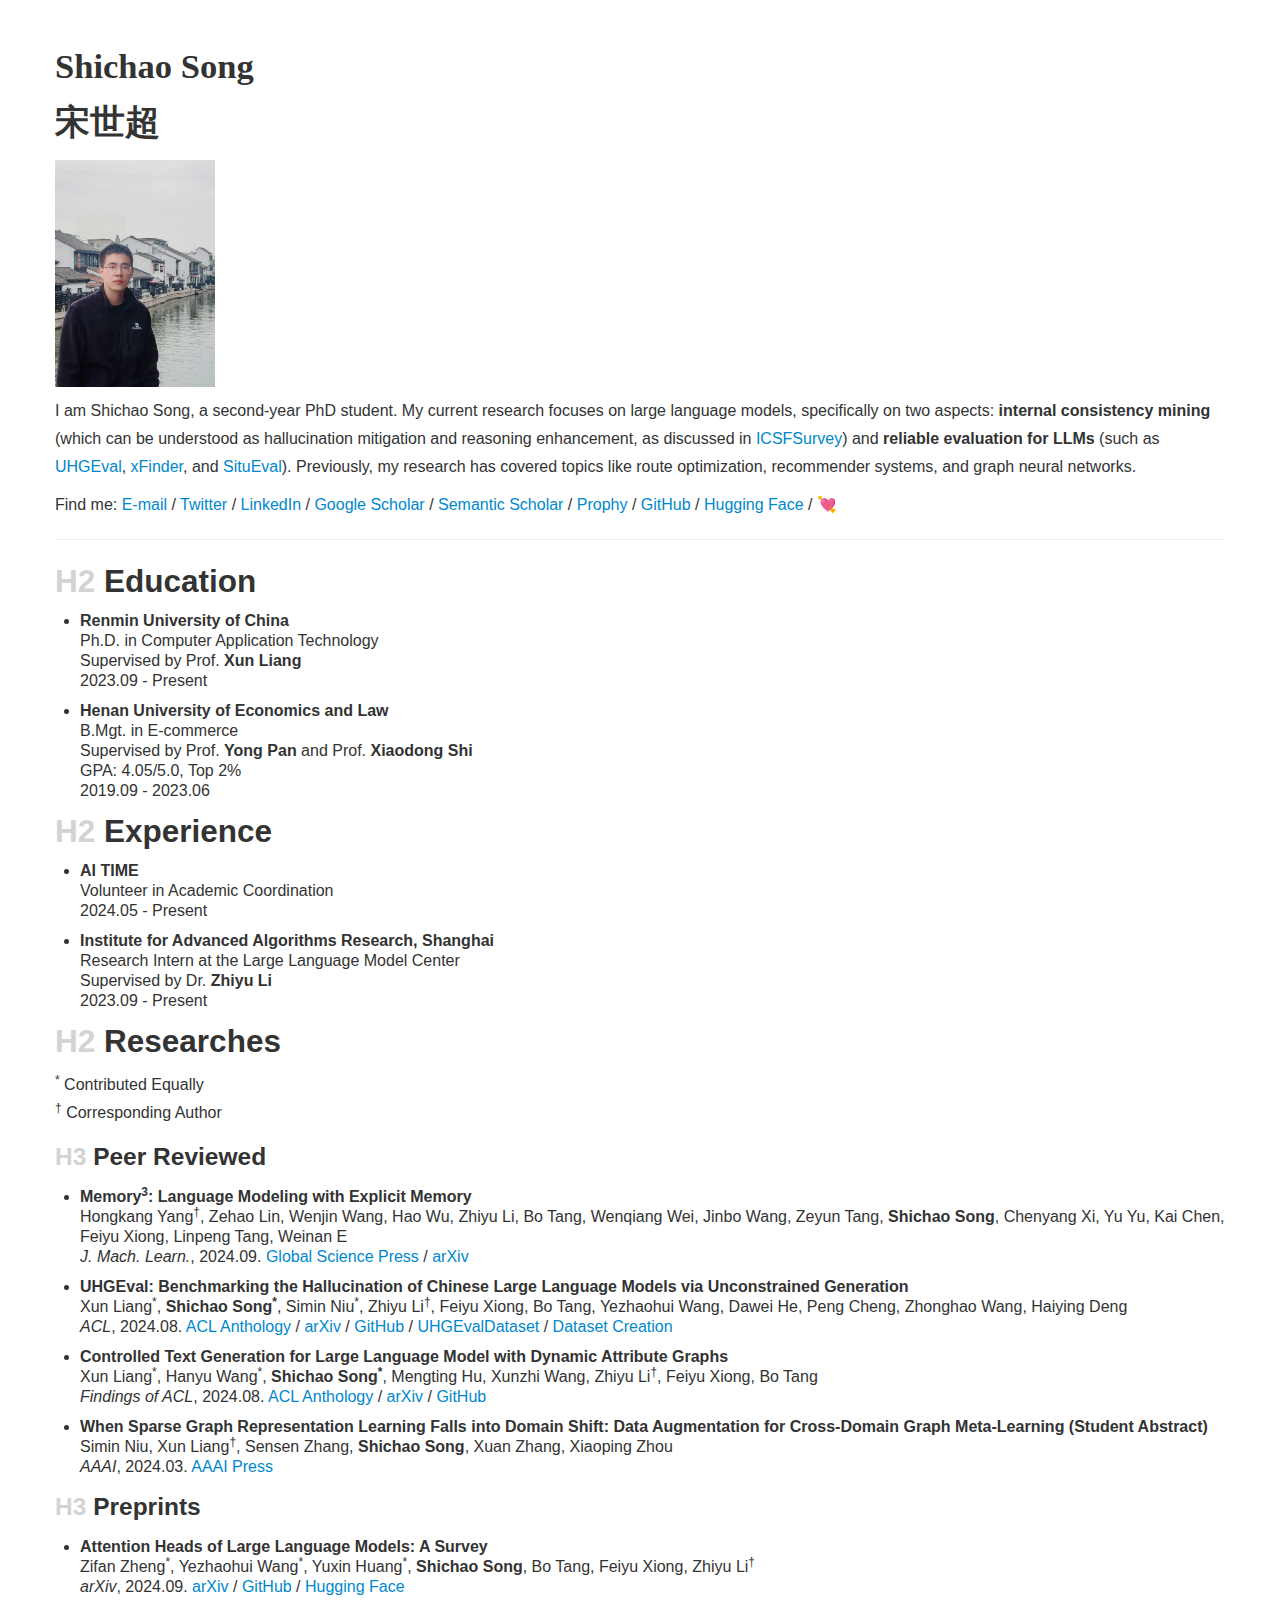
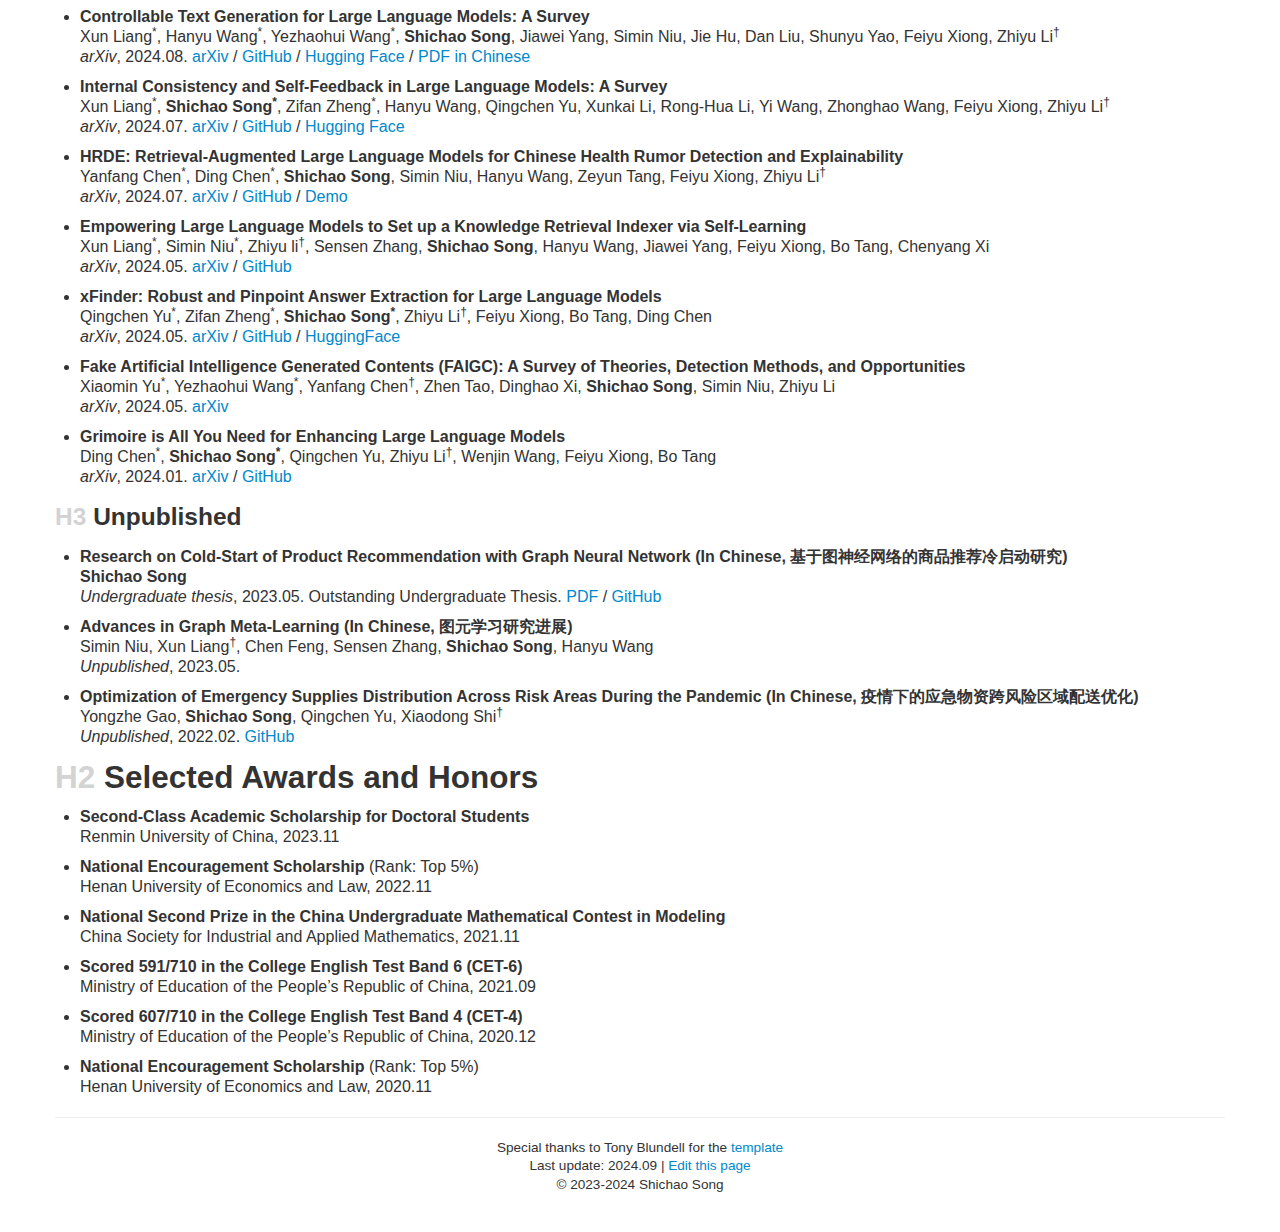
==== index.html @ aa619a1f "deploy: 52bb47b98e4234cc9c202701a5ee3c34dd1a73b2" ====
<!DOCTYPE html PUBLIC "-//W3C//DTD XHTML 1.0 Transitional//EN" "http://www.w3.org/TR/xhtml1/DTD/xhtml1-transitional.dtd">
<html xmlns="http://www.w3.org/1999/xhtml">
<head>
  <meta http-equiv="Content-Type" content="text/html; charset=utf-8" />
  <meta http-equiv="Content-Style-Type" content="text/css" />
  <meta name="viewport" content="width=device-width, initial-scale=1.0">
  <meta name="generator" content="pandoc" />
  <title>Shichao Song (宋世超)</title>
  <style type="text/css">code{white-space: pre;}</style>
  <style type="text/css">

.clearfix {
*zoom: 1;
}
.clearfix:before,
.clearfix:after {
display: table;
content: "";
line-height: 0;
}
.clearfix:after {
clear: both;
}
.hide-text {
font: 0/0 a;
color: transparent;
text-shadow: none;
background-color: transparent;
border: 0;
}
.input-block-level {
display: block;
width: 100%;
min-height: 30px;
-webkit-box-sizing: border-box;
-moz-box-sizing: border-box;
box-sizing: border-box;
}
article,
aside,
details,
figcaption,
figure,
footer,
header,
hgroup,
nav,
section {
display: block;
}
audio,
canvas,
video {
display: inline-block;
*display: inline;
*zoom: 1;
}
audio:not([controls]) {
display: none;
}
html {
font-size: 100%;
-webkit-text-size-adjust: 100%;
-ms-text-size-adjust: 100%;
}
a:focus {
outline: thin dotted #333;
outline: 5px auto -webkit-focus-ring-color;
outline-offset: -2px;
}
a:hover,
a:active {
outline: 0;
}
sub,
sup {
position: relative;
font-size: 75%;
line-height: 0;
vertical-align: baseline;
}
sup {
top: -0.5em;
}
sub {
bottom: -0.25em;
}
img {

max-width: 100%;

width: auto\9;

height: auto;

vertical-align: middle;
border: 0;
-ms-interpolation-mode: bicubic;
}
#map_canvas img,
.google-maps img {
max-width: none;
}
button,
input,
select,
textarea {
margin: 0;
font-size: 100%;
vertical-align: middle;
}
button,
input {
*overflow: visible;
line-height: normal;
}
button::-moz-focus-inner,
input::-moz-focus-inner {
padding: 0;
border: 0;
}
button,
html input[type="button"],
input[type="reset"],
input[type="submit"] {
-webkit-appearance: button;
cursor: pointer;
}
label,
select,
button,
input[type="button"],
input[type="reset"],
input[type="submit"],
input[type="radio"],
input[type="checkbox"] {
cursor: pointer;
}
input[type="search"] {
-webkit-box-sizing: content-box;
-moz-box-sizing: content-box;
box-sizing: content-box;
-webkit-appearance: textfield;
}
input[type="search"]::-webkit-search-decoration,
input[type="search"]::-webkit-search-cancel-button {
-webkit-appearance: none;
}
textarea {
overflow: auto;
vertical-align: top;
}
@media print {
* {
text-shadow: none !important;
color: #000 !important;
background: transparent !important;
box-shadow: none !important;
}
a,
a:visited {
text-decoration: underline;
}
a[href]:after {
content: " (" attr(href) ")";
}
abbr[title]:after {
content: " (" attr(title) ")";
}
.ir a:after,
a[href^="javascript:"]:after,
a[href^="#"]:after {
content: "";
}
pre,
blockquote {
border: 1px solid #999;
page-break-inside: avoid;
}
thead {
display: table-header-group;
}
tr,
img {
page-break-inside: avoid;
}
img {
max-width: 100% !important;
}
@page {
margin: 0.5cm;
}
p,
h2,
h3 {
orphans: 3;
widows: 3;
}
h2,
h3 {
page-break-after: avoid;
}
}
body {
margin: 0;
font-family: "Helvetica Neue", Helvetica, Arial, sans-serif;
font-size: 16px;
line-height: 28px;
color: #333333;
background-color: #ffffff;
}
a {
color: #0088cc;
text-decoration: none;
}
a:hover,
a:focus {
color: #005580;
text-decoration: underline;
}
.img-rounded {
-webkit-border-radius: 6px;
-moz-border-radius: 6px;
border-radius: 6px;
}
.img-polaroid {
padding: 4px;
background-color: #fff;
border: 1px solid #ccc;
border: 1px solid rgba(0, 0, 0, 0.2);
-webkit-box-shadow: 0 1px 3px rgba(0, 0, 0, 0.1);
-moz-box-shadow: 0 1px 3px rgba(0, 0, 0, 0.1);
box-shadow: 0 1px 3px rgba(0, 0, 0, 0.1);
}
.img-circle {
-webkit-border-radius: 500px;
-moz-border-radius: 500px;
border-radius: 500px;
}
.row {
margin-left: -20px;
*zoom: 1;
}
.row:before,
.row:after {
display: table;
content: "";
line-height: 0;
}
.row:after {
clear: both;
}
[class*="span"] {
float: left;
min-height: 1px;
margin-left: 20px;
}
.container,
.navbar-static-top .container,
.navbar-fixed-top .container,
.navbar-fixed-bottom .container {
width: 940px;
}
.span12 {
width: 940px;
}
.span11 {
width: 860px;
}
.span10 {
width: 780px;
}
.span9 {
width: 700px;
}
.span8 {
width: 620px;
}
.span7 {
width: 540px;
}
.span6 {
width: 460px;
}
.span5 {
width: 380px;
}
.span4 {
width: 300px;
}
.span3 {
width: 220px;
}
.span2 {
width: 140px;
}
.span1 {
width: 60px;
}
.offset12 {
margin-left: 980px;
}
.offset11 {
margin-left: 900px;
}
.offset10 {
margin-left: 820px;
}
.offset9 {
margin-left: 740px;
}
.offset8 {
margin-left: 660px;
}
.offset7 {
margin-left: 580px;
}
.offset6 {
margin-left: 500px;
}
.offset5 {
margin-left: 420px;
}
.offset4 {
margin-left: 340px;
}
.offset3 {
margin-left: 260px;
}
.offset2 {
margin-left: 180px;
}
.offset1 {
margin-left: 100px;
}
.row-fluid {
width: 100%;
*zoom: 1;
}
.row-fluid:before,
.row-fluid:after {
display: table;
content: "";
line-height: 0;
}
.row-fluid:after {
clear: both;
}
.row-fluid [class*="span"] {
display: block;
width: 100%;
min-height: 30px;
-webkit-box-sizing: border-box;
-moz-box-sizing: border-box;
box-sizing: border-box;
float: left;
margin-left: 2.127659574468085%;
*margin-left: 2.074468085106383%;
}
.row-fluid [class*="span"]:first-child {
margin-left: 0;
}
.row-fluid .controls-row [class*="span"] + [class*="span"] {
margin-left: 2.127659574468085%;
}
.row-fluid .span12 {
width: 100%;
*width: 99.94680851063829%;
}
.row-fluid .span11 {
width: 91.48936170212765%;
*width: 91.43617021276594%;
}
.row-fluid .span10 {
width: 82.97872340425532%;
*width: 82.92553191489361%;
}
.row-fluid .span9 {
width: 74.46808510638297%;
*width: 74.41489361702126%;
}
.row-fluid .span8 {
width: 65.95744680851064%;
*width: 65.90425531914893%;
}
.row-fluid .span7 {
width: 57.44680851063829%;
*width: 57.39361702127659%;
}
.row-fluid .span6 {
width: 48.93617021276595%;
*width: 48.88297872340425%;
}
.row-fluid .span5 {
width: 40.42553191489362%;
*width: 40.37234042553192%;
}
.row-fluid .span4 {
width: 31.914893617021278%;
*width: 31.861702127659576%;
}
.row-fluid .span3 {
width: 23.404255319148934%;
*width: 23.351063829787233%;
}
.row-fluid .span2 {
width: 14.893617021276595%;
*width: 14.840425531914894%;
}
.row-fluid .span1 {
width: 6.382978723404255%;
*width: 6.329787234042553%;
}
.row-fluid .offset12 {
margin-left: 104.25531914893617%;
*margin-left: 104.14893617021275%;
}
.row-fluid .offset12:first-child {
margin-left: 102.12765957446808%;
*margin-left: 102.02127659574467%;
}
.row-fluid .offset11 {
margin-left: 95.74468085106382%;
*margin-left: 95.6382978723404%;
}
.row-fluid .offset11:first-child {
margin-left: 93.61702127659574%;
*margin-left: 93.51063829787232%;
}
.row-fluid .offset10 {
margin-left: 87.23404255319149%;
*margin-left: 87.12765957446807%;
}
.row-fluid .offset10:first-child {
margin-left: 85.1063829787234%;
*margin-left: 84.99999999999999%;
}
.row-fluid .offset9 {
margin-left: 78.72340425531914%;
*margin-left: 78.61702127659572%;
}
.row-fluid .offset9:first-child {
margin-left: 76.59574468085106%;
*margin-left: 76.48936170212764%;
}
.row-fluid .offset8 {
margin-left: 70.2127659574468%;
*margin-left: 70.10638297872339%;
}
.row-fluid .offset8:first-child {
margin-left: 68.08510638297872%;
*margin-left: 67.9787234042553%;
}
.row-fluid .offset7 {
margin-left: 61.70212765957446%;
*margin-left: 61.59574468085106%;
}
.row-fluid .offset7:first-child {
margin-left: 59.574468085106375%;
*margin-left: 59.46808510638297%;
}
.row-fluid .offset6 {
margin-left: 53.191489361702125%;
*margin-left: 53.085106382978715%;
}
.row-fluid .offset6:first-child {
margin-left: 51.063829787234035%;
*margin-left: 50.95744680851063%;
}
.row-fluid .offset5 {
margin-left: 44.68085106382979%;
*margin-left: 44.57446808510638%;
}
.row-fluid .offset5:first-child {
margin-left: 42.5531914893617%;
*margin-left: 42.4468085106383%;
}
.row-fluid .offset4 {
margin-left: 36.170212765957444%;
*margin-left: 36.06382978723405%;
}
.row-fluid .offset4:first-child {
margin-left: 34.04255319148936%;
*margin-left: 33.93617021276596%;
}
.row-fluid .offset3 {
margin-left: 27.659574468085104%;
*margin-left: 27.5531914893617%;
}
.row-fluid .offset3:first-child {
margin-left: 25.53191489361702%;
*margin-left: 25.425531914893618%;
}
.row-fluid .offset2 {
margin-left: 19.148936170212764%;
*margin-left: 19.04255319148936%;
}
.row-fluid .offset2:first-child {
margin-left: 17.02127659574468%;
*margin-left: 16.914893617021278%;
}
.row-fluid .offset1 {
margin-left: 10.638297872340425%;
*margin-left: 10.53191489361702%;
}
.row-fluid .offset1:first-child {
margin-left: 8.51063829787234%;
*margin-left: 8.404255319148938%;
}
[class*="span"].hide,
.row-fluid [class*="span"].hide {
display: none;
}
[class*="span"].pull-right,
.row-fluid [class*="span"].pull-right {
float: right;
}
.container {
margin-right: auto;
margin-left: auto;
*zoom: 1;
}
.container:before,
.container:after {
display: table;
content: "";
line-height: 0;
}
.container:after {
clear: both;
}
.container-fluid {
padding-right: 20px;
padding-left: 20px;
*zoom: 1;
}
.container-fluid:before,
.container-fluid:after {
display: table;
content: "";
line-height: 0;
}
.container-fluid:after {
clear: both;
}
p {
margin: 0 0 10px;
}
.lead {
margin-bottom: 20px;
font-size: 21px;
font-weight: 200;
line-height: 30px;
}
small {
font-size: 85%;
}
strong {
font-weight: bold;
}
em {
font-style: italic;
}
cite {
font-style: normal;
}
.muted {
color: #999999;
}
a.muted:hover,
a.muted:focus {
color: #808080;
}
.text-warning {
color: #c09853;
}
a.text-warning:hover,
a.text-warning:focus {
color: #a47e3c;
}
.text-error {
color: #b94a48;
}
a.text-error:hover,
a.text-error:focus {
color: #953b39;
}
.text-info {
color: #3a87ad;
}
a.text-info:hover,
a.text-info:focus {
color: #2d6987;
}
.text-success {
color: #468847;
}
a.text-success:hover,
a.text-success:focus {
color: #356635;
}
.text-left {
text-align: left;
}
.text-right {
text-align: right;
}
.text-center {
text-align: center;
}
h1,
h2,
h3,
h4,
h5,
h6 {
margin: 10px 0;
font-family: inherit;
font-weight: bold;
line-height: 20px;
color: inherit;
text-rendering: optimizelegibility;
}
h1 small,
h2 small,
h3 small,
h4 small,
h5 small,
h6 small {
font-weight: normal;
line-height: 1;
color: #999999;
}
h1,
h2,
h3 {
line-height: 40px;
}
h1 {
font-size: 38.5px;
}
h2 {
font-size: 31.5px;
}
h3 {
font-size: 24.5px;
}
h4 {
font-size: 17.5px;
}
h5 {
font-size: 14px;
}
h6 {
font-size: 11.9px;
}
h1 small {
font-size: 24.5px;
}
h2 small {
font-size: 17.5px;
}
h3 small {
font-size: 14px;
}
h4 small {
font-size: 14px;
}
.page-header {
padding-bottom: 9px;
margin: 20px 0 30px;
border-bottom: 1px solid #eeeeee;
}
ul,
ol {
padding: 0;
margin: 0 0 10px 25px;
}
ul ul,
ul ol,
ol ol,
ol ul {
margin-bottom: 0;
}
li {
line-height: 20px;
}
ul.unstyled,
ol.unstyled {
margin-left: 0;
list-style: none;
}
ul.inline,
ol.inline {
margin-left: 0;
list-style: none;
}
ul.inline > li,
ol.inline > li {
display: inline-block;
*display: inline;

*zoom: 1;
padding-left: 5px;
padding-right: 5px;
}
dl {
margin-bottom: 20px;
}
dt,
dd {
line-height: 20px;
}
dt {
font-weight: bold;
}
dd {
margin-left: 10px;
}
.dl-horizontal {
*zoom: 1;
}
.dl-horizontal:before,
.dl-horizontal:after {
display: table;
content: "";
line-height: 0;
}
.dl-horizontal:after {
clear: both;
}
.dl-horizontal dt {
float: left;
width: 160px;
clear: left;
text-align: right;
overflow: hidden;
text-overflow: ellipsis;
white-space: nowrap;
}
.dl-horizontal dd {
margin-left: 180px;
}
hr {
margin: 20px 0;
border: 0;
border-top: 1px solid #eeeeee;
border-bottom: 1px solid #ffffff;
}
abbr[title],
abbr[data-original-title] {
cursor: help;
border-bottom: 1px dotted #999999;
}
abbr.initialism {
font-size: 90%;
text-transform: uppercase;
}
blockquote {
padding: 0 0 0 15px;
margin: 0 0 20px;
border-left: 5px solid #eeeeee;
}
blockquote p {
margin-bottom: 0;
font-size: 17.5px;
font-weight: 300;
line-height: 1.25;
}
blockquote small {
display: block;
line-height: 20px;
color: #999999;
}
blockquote small:before {
content: '\2014 \00A0';
}
blockquote.pull-right {
float: right;
padding-right: 15px;
padding-left: 0;
border-right: 5px solid #eeeeee;
border-left: 0;
}
blockquote.pull-right p,
blockquote.pull-right small {
text-align: right;
}
blockquote.pull-right small:before {
content: '';
}
blockquote.pull-right small:after {
content: '\00A0 \2014';
}
q:before,
q:after,
blockquote:before,
blockquote:after {
content: "";
}
address {
display: block;
margin-bottom: 20px;
font-style: normal;
line-height: 20px;
}
code,
pre {
padding: 0 3px 2px;
font-family: Monaco, Menlo, Consolas, "Courier New", monospace;
font-size: 12px;
color: #333333;
-webkit-border-radius: 3px;
-moz-border-radius: 3px;
border-radius: 3px;
}
code {
padding: 2px 4px;
color: #d14;
background-color: #f7f7f9;
border: 1px solid #e1e1e8;
white-space: nowrap;
}
pre {
display: block;
padding: 9.5px;
margin: 0 0 10px;
font-size: 13px;
line-height: 20px;
word-break: break-all;
word-wrap: break-word;
white-space: pre;
white-space: pre-wrap;
background-color: #f5f5f5;
border: 1px solid #ccc;
border: 1px solid rgba(0, 0, 0, 0.15);
-webkit-border-radius: 4px;
-moz-border-radius: 4px;
border-radius: 4px;
}
pre.prettyprint {
margin-bottom: 20px;
}
pre code {
padding: 0;
color: inherit;
white-space: pre;
white-space: pre-wrap;
background-color: transparent;
border: 0;
}
.pre-scrollable {
max-height: 340px;
overflow-y: scroll;
}
table {
max-width: 100%;
background-color: transparent;
border-collapse: collapse;
border-spacing: 0;
}
.table {
width: 100%;
margin-bottom: 20px;
}
.table th,
.table td {
padding: 8px;
line-height: 20px;
text-align: left;
vertical-align: top;
border-top: 1px solid #dddddd;
}
.table th {
font-weight: bold;
}
.table thead th {
vertical-align: bottom;
}
.table caption + thead tr:first-child th,
.table caption + thead tr:first-child td,
.table colgroup + thead tr:first-child th,
.table colgroup + thead tr:first-child td,
.table thead:first-child tr:first-child th,
.table thead:first-child tr:first-child td {
border-top: 0;
}
.table tbody + tbody {
border-top: 2px solid #dddddd;
}
.table .table {
background-color: #ffffff;
}
.table-condensed th,
.table-condensed td {
padding: 4px 5px;
}
.table-bordered {
border: 1px solid #dddddd;
border-collapse: separate;
*border-collapse: collapse;
border-left: 0;
-webkit-border-radius: 4px;
-moz-border-radius: 4px;
border-radius: 4px;
}
.table-bordered th,
.table-bordered td {
border-left: 1px solid #dddddd;
}
.table-bordered caption + thead tr:first-child th,
.table-bordered caption + tbody tr:first-child th,
.table-bordered caption + tbody tr:first-child td,
.table-bordered colgroup + thead tr:first-child th,
.table-bordered colgroup + tbody tr:first-child th,
.table-bordered colgroup + tbody tr:first-child td,
.table-bordered thead:first-child tr:first-child th,
.table-bordered tbody:first-child tr:first-child th,
.table-bordered tbody:first-child tr:first-child td {
border-top: 0;
}
.table-bordered thead:first-child tr:first-child > th:first-child,
.table-bordered tbody:first-child tr:first-child > td:first-child,
.table-bordered tbody:first-child tr:first-child > th:first-child {
-webkit-border-top-left-radius: 4px;
-moz-border-radius-topleft: 4px;
border-top-left-radius: 4px;
}
.table-bordered thead:first-child tr:first-child > th:last-child,
.table-bordered tbody:first-child tr:first-child > td:last-child,
.table-bordered tbody:first-child tr:first-child > th:last-child {
-webkit-border-top-right-radius: 4px;
-moz-border-radius-topright: 4px;
border-top-right-radius: 4px;
}
.table-bordered thead:last-child tr:last-child > th:first-child,
.table-bordered tbody:last-child tr:last-child > td:first-child,
.table-bordered tbody:last-child tr:last-child > th:first-child,
.table-bordered tfoot:last-child tr:last-child > td:first-child,
.table-bordered tfoot:last-child tr:last-child > th:first-child {
-webkit-border-bottom-left-radius: 4px;
-moz-border-radius-bottomleft: 4px;
border-bottom-left-radius: 4px;
}
.table-bordered thead:last-child tr:last-child > th:last-child,
.table-bordered tbody:last-child tr:last-child > td:last-child,
.table-bordered tbody:last-child tr:last-child > th:last-child,
.table-bordered tfoot:last-child tr:last-child > td:last-child,
.table-bordered tfoot:last-child tr:last-child > th:last-child {
-webkit-border-bottom-right-radius: 4px;
-moz-border-radius-bottomright: 4px;
border-bottom-right-radius: 4px;
}
.table-bordered tfoot + tbody:last-child tr:last-child td:first-child {
-webkit-border-bottom-left-radius: 0;
-moz-border-radius-bottomleft: 0;
border-bottom-left-radius: 0;
}
.table-bordered tfoot + tbody:last-child tr:last-child td:last-child {
-webkit-border-bottom-right-radius: 0;
-moz-border-radius-bottomright: 0;
border-bottom-right-radius: 0;
}
.table-bordered caption + thead tr:first-child th:first-child,
.table-bordered caption + tbody tr:first-child td:first-child,
.table-bordered colgroup + thead tr:first-child th:first-child,
.table-bordered colgroup + tbody tr:first-child td:first-child {
-webkit-border-top-left-radius: 4px;
-moz-border-radius-topleft: 4px;
border-top-left-radius: 4px;
}
.table-bordered caption + thead tr:first-child th:last-child,
.table-bordered caption + tbody tr:first-child td:last-child,
.table-bordered colgroup + thead tr:first-child th:last-child,
.table-bordered colgroup + tbody tr:first-child td:last-child {
-webkit-border-top-right-radius: 4px;
-moz-border-radius-topright: 4px;
border-top-right-radius: 4px;
}
.table-striped tbody > tr:nth-child(odd) > td,
.table-striped tbody > tr:nth-child(odd) > th {
background-color: #f9f9f9;
}
.table-hover tbody tr:hover > td,
.table-hover tbody tr:hover > th {
background-color: #f5f5f5;
}
table td[class*="span"],
table th[class*="span"],
.row-fluid table td[class*="span"],
.row-fluid table th[class*="span"] {
display: table-cell;
float: none;
margin-left: 0;
}
.table td.span1,
.table th.span1 {
float: none;
width: 44px;
margin-left: 0;
}
.table td.span2,
.table th.span2 {
float: none;
width: 124px;
margin-left: 0;
}
.table td.span3,
.table th.span3 {
float: none;
width: 204px;
margin-left: 0;
}
.table td.span4,
.table th.span4 {
float: none;
width: 284px;
margin-left: 0;
}
.table td.span5,
.table th.span5 {
float: none;
width: 364px;
margin-left: 0;
}
.table td.span6,
.table th.span6 {
float: none;
width: 444px;
margin-left: 0;
}
.table td.span7,
.table th.span7 {
float: none;
width: 524px;
margin-left: 0;
}
.table td.span8,
.table th.span8 {
float: none;
width: 604px;
margin-left: 0;
}
.table td.span9,
.table th.span9 {
float: none;
width: 684px;
margin-left: 0;
}
.table td.span10,
.table th.span10 {
float: none;
width: 764px;
margin-left: 0;
}
.table td.span11,
.table th.span11 {
float: none;
width: 844px;
margin-left: 0;
}
.table td.span12,
.table th.span12 {
float: none;
width: 924px;
margin-left: 0;
}
.table tbody tr.success > td {
background-color: #dff0d8;
}
.table tbody tr.error > td {
background-color: #f2dede;
}
.table tbody tr.warning > td {
background-color: #fcf8e3;
}
.table tbody tr.info > td {
background-color: #d9edf7;
}
.table-hover tbody tr.success:hover > td {
background-color: #d0e9c6;
}
.table-hover tbody tr.error:hover > td {
background-color: #ebcccc;
}
.table-hover tbody tr.warning:hover > td {
background-color: #faf2cc;
}
.table-hover tbody tr.info:hover > td {
background-color: #c4e3f3;
}
.nav {
margin-left: 0;
margin-bottom: 20px;
list-style: none;
}
.nav > li > a {
display: block;
}
.nav > li > a:hover,
.nav > li > a:focus {
text-decoration: none;
background-color: #eeeeee;
}
.nav > li > a > img {
max-width: none;
}
.nav > .pull-right {
float: right;
}
.nav-header {
display: block;
padding: 3px 15px;
font-size: 11px;
font-weight: bold;
line-height: 20px;
color: #999999;
text-shadow: 0 1px 0 rgba(255, 255, 255, 0.5);
text-transform: uppercase;
}
.nav li + .nav-header {
margin-top: 9px;
}
.nav-list {
padding-left: 15px;
padding-right: 15px;
margin-bottom: 0;
}
.nav-list > li > a,
.nav-list .nav-header {
margin-left: -15px;
margin-right: -15px;
text-shadow: 0 1px 0 rgba(255, 255, 255, 0.5);
}
.nav-list > li > a {
padding: 3px 15px;
}
.nav-list > .active > a,
.nav-list > .active > a:hover,
.nav-list > .active > a:focus {
color: #ffffff;
text-shadow: 0 -1px 0 rgba(0, 0, 0, 0.2);
background-color: #0088cc;
}
.nav-list [class^="icon-"],
.nav-list [class*=" icon-"] {
margin-right: 2px;
}
.nav-list .divider {
*width: 100%;
height: 1px;
margin: 9px 1px;
*margin: -5px 0 5px;
overflow: hidden;
background-color: #e5e5e5;
border-bottom: 1px solid #ffffff;
}
.nav-tabs,
.nav-pills {
*zoom: 1;
}
.nav-tabs:before,
.nav-pills:before,
.nav-tabs:after,
.nav-pills:after {
display: table;
content: "";
line-height: 0;
}
.nav-tabs:after,
.nav-pills:after {
clear: both;
}
.nav-tabs > li,
.nav-pills > li {
float: left;
}
.nav-tabs > li > a,
.nav-pills > li > a {
padding-right: 12px;
padding-left: 12px;
margin-right: 2px;
line-height: 14px;
}
.nav-tabs {
border-bottom: 1px solid #ddd;
}
.nav-tabs > li {
margin-bottom: -1px;
}
.nav-tabs > li > a {
padding-top: 8px;
padding-bottom: 8px;
line-height: 20px;
border: 1px solid transparent;
-webkit-border-radius: 4px 4px 0 0;
-moz-border-radius: 4px 4px 0 0;
border-radius: 4px 4px 0 0;
}
.nav-tabs > li > a:hover,
.nav-tabs > li > a:focus {
border-color: #eeeeee #eeeeee #dddddd;
}
.nav-tabs > .active > a,
.nav-tabs > .active > a:hover,
.nav-tabs > .active > a:focus {
color: #555555;
background-color: #ffffff;
border: 1px solid #ddd;
border-bottom-color: transparent;
cursor: default;
}
.nav-pills > li > a {
padding-top: 8px;
padding-bottom: 8px;
margin-top: 2px;
margin-bottom: 2px;
-webkit-border-radius: 5px;
-moz-border-radius: 5px;
border-radius: 5px;
}
.nav-pills > .active > a,
.nav-pills > .active > a:hover,
.nav-pills > .active > a:focus {
color: #ffffff;
background-color: #0088cc;
}
.nav-stacked > li {
float: none;
}
.nav-stacked > li > a {
margin-right: 0;
}
.nav-tabs.nav-stacked {
border-bottom: 0;
}
.nav-tabs.nav-stacked > li > a {
border: 1px solid #ddd;
-webkit-border-radius: 0;
-moz-border-radius: 0;
border-radius: 0;
}
.nav-tabs.nav-stacked > li:first-child > a {
-webkit-border-top-right-radius: 4px;
-moz-border-radius-topright: 4px;
border-top-right-radius: 4px;
-webkit-border-top-left-radius: 4px;
-moz-border-radius-topleft: 4px;
border-top-left-radius: 4px;
}
.nav-tabs.nav-stacked > li:last-child > a {
-webkit-border-bottom-right-radius: 4px;
-moz-border-radius-bottomright: 4px;
border-bottom-right-radius: 4px;
-webkit-border-bottom-left-radius: 4px;
-moz-border-radius-bottomleft: 4px;
border-bottom-left-radius: 4px;
}
.nav-tabs.nav-stacked > li > a:hover,
.nav-tabs.nav-stacked > li > a:focus {
border-color: #ddd;
z-index: 2;
}
.nav-pills.nav-stacked > li > a {
margin-bottom: 3px;
}
.nav-pills.nav-stacked > li:last-child > a {
margin-bottom: 1px;
}
.nav-tabs .dropdown-menu {
-webkit-border-radius: 0 0 6px 6px;
-moz-border-radius: 0 0 6px 6px;
border-radius: 0 0 6px 6px;
}
.nav-pills .dropdown-menu {
-webkit-border-radius: 6px;
-moz-border-radius: 6px;
border-radius: 6px;
}
.nav .dropdown-toggle .caret {
border-top-color: #0088cc;
border-bottom-color: #0088cc;
margin-top: 6px;
}
.nav .dropdown-toggle:hover .caret,
.nav .dropdown-toggle:focus .caret {
border-top-color: #005580;
border-bottom-color: #005580;
}

.nav-tabs .dropdown-toggle .caret {
margin-top: 8px;
}
.nav .active .dropdown-toggle .caret {
border-top-color: #fff;
border-bottom-color: #fff;
}
.nav-tabs .active .dropdown-toggle .caret {
border-top-color: #555555;
border-bottom-color: #555555;
}
.nav > .dropdown.active > a:hover,
.nav > .dropdown.active > a:focus {
cursor: pointer;
}
.nav-tabs .open .dropdown-toggle,
.nav-pills .open .dropdown-toggle,
.nav > li.dropdown.open.active > a:hover,
.nav > li.dropdown.open.active > a:focus {
color: #ffffff;
background-color: #999999;
border-color: #999999;
}
.nav li.dropdown.open .caret,
.nav li.dropdown.open.active .caret,
.nav li.dropdown.open a:hover .caret,
.nav li.dropdown.open a:focus .caret {
border-top-color: #ffffff;
border-bottom-color: #ffffff;
opacity: 1;
filter: alpha(opacity=100);
}
.tabs-stacked .open > a:hover,
.tabs-stacked .open > a:focus {
border-color: #999999;
}
.tabbable {
*zoom: 1;
}
.tabbable:before,
.tabbable:after {
display: table;
content: "";
line-height: 0;
}
.tabbable:after {
clear: both;
}
.tab-content {
overflow: auto;
}
.tabs-below > .nav-tabs,
.tabs-right > .nav-tabs,
.tabs-left > .nav-tabs {
border-bottom: 0;
}
.tab-content > .tab-pane,
.pill-content > .pill-pane {
display: none;
}
.tab-content > .active,
.pill-content > .active {
display: block;
}
.tabs-below > .nav-tabs {
border-top: 1px solid #ddd;
}
.tabs-below > .nav-tabs > li {
margin-top: -1px;
margin-bottom: 0;
}
.tabs-below > .nav-tabs > li > a {
-webkit-border-radius: 0 0 4px 4px;
-moz-border-radius: 0 0 4px 4px;
border-radius: 0 0 4px 4px;
}
.tabs-below > .nav-tabs > li > a:hover,
.tabs-below > .nav-tabs > li > a:focus {
border-bottom-color: transparent;
border-top-color: #ddd;
}
.tabs-below > .nav-tabs > .active > a,
.tabs-below > .nav-tabs > .active > a:hover,
.tabs-below > .nav-tabs > .active > a:focus {
border-color: transparent #ddd #ddd #ddd;
}
.tabs-left > .nav-tabs > li,
.tabs-right > .nav-tabs > li {
float: none;
}
.tabs-left > .nav-tabs > li > a,
.tabs-right > .nav-tabs > li > a {
min-width: 74px;
margin-right: 0;
margin-bottom: 3px;
}
.tabs-left > .nav-tabs {
float: left;
margin-right: 19px;
border-right: 1px solid #ddd;
}
.tabs-left > .nav-tabs > li > a {
margin-right: -1px;
-webkit-border-radius: 4px 0 0 4px;
-moz-border-radius: 4px 0 0 4px;
border-radius: 4px 0 0 4px;
}
.tabs-left > .nav-tabs > li > a:hover,
.tabs-left > .nav-tabs > li > a:focus {
border-color: #eeeeee #dddddd #eeeeee #eeeeee;
}
.tabs-left > .nav-tabs .active > a,
.tabs-left > .nav-tabs .active > a:hover,
.tabs-left > .nav-tabs .active > a:focus {
border-color: #ddd transparent #ddd #ddd;
*border-right-color: #ffffff;
}
.tabs-right > .nav-tabs {
float: right;
margin-left: 19px;
border-left: 1px solid #ddd;
}
.tabs-right > .nav-tabs > li > a {
margin-left: -1px;
-webkit-border-radius: 0 4px 4px 0;
-moz-border-radius: 0 4px 4px 0;
border-radius: 0 4px 4px 0;
}
.tabs-right > .nav-tabs > li > a:hover,
.tabs-right > .nav-tabs > li > a:focus {
border-color: #eeeeee #eeeeee #eeeeee #dddddd;
}
.tabs-right > .nav-tabs .active > a,
.tabs-right > .nav-tabs .active > a:hover,
.tabs-right > .nav-tabs .active > a:focus {
border-color: #ddd #ddd #ddd transparent;
*border-left-color: #ffffff;
}
.nav > .disabled > a {
color: #999999;
}
.nav > .disabled > a:hover,
.nav > .disabled > a:focus {
text-decoration: none;
background-color: transparent;
cursor: default;
}
.navbar {
overflow: visible;
margin-bottom: 20px;
*position: relative;
*z-index: 2;
}
.navbar-inner {
min-height: 40px;
padding-left: 20px;
padding-right: 20px;
background-color: #fafafa;
background-image: -moz-linear-gradient(top, #ffffff, #f2f2f2);
background-image: -webkit-gradient(linear, 0 0, 0 100%, from(#ffffff), to(#f2f2f2));
background-image: -webkit-linear-gradient(top, #ffffff, #f2f2f2);
background-image: -o-linear-gradient(top, #ffffff, #f2f2f2);
background-image: linear-gradient(to bottom, #ffffff, #f2f2f2);
background-repeat: repeat-x;
filter: progid:DXImageTransform.Microsoft.gradient(startColorstr='#ffffffff', endColorstr='#fff2f2f2', GradientType=0);
border: 1px solid #d4d4d4;
-webkit-border-radius: 4px;
-moz-border-radius: 4px;
border-radius: 4px;
-webkit-box-shadow: 0 1px 4px rgba(0, 0, 0, 0.065);
-moz-box-shadow: 0 1px 4px rgba(0, 0, 0, 0.065);
box-shadow: 0 1px 4px rgba(0, 0, 0, 0.065);
*zoom: 1;
}
.navbar-inner:before,
.navbar-inner:after {
display: table;
content: "";
line-height: 0;
}
.navbar-inner:after {
clear: both;
}
.navbar .container {
width: auto;
}
.nav-collapse.collapse {
height: auto;
overflow: visible;
}
.navbar .brand {
float: left;
display: block;
padding: 10px 20px 10px;
margin-left: -20px;
font-size: 20px;
font-weight: 200;
color: #777777;
text-shadow: 0 1px 0 #ffffff;
}
.navbar .brand:hover,
.navbar .brand:focus {
text-decoration: none;
}
.navbar-text {
margin-bottom: 0;
line-height: 40px;
color: #777777;
}
.navbar-link {
color: #777777;
}
.navbar-link:hover,
.navbar-link:focus {
color: #333333;
}
.navbar .divider-vertical {
height: 40px;
margin: 0 9px;
border-left: 1px solid #f2f2f2;
border-right: 1px solid #ffffff;
}
.navbar .btn,
.navbar .btn-group {
margin-top: 5px;
}
.navbar .btn-group .btn,
.navbar .input-prepend .btn,
.navbar .input-append .btn,
.navbar .input-prepend .btn-group,
.navbar .input-append .btn-group {
margin-top: 0;
}
.navbar-form {
margin-bottom: 0;
*zoom: 1;
}
.navbar-form:before,
.navbar-form:after {
display: table;
content: "";
line-height: 0;
}
.navbar-form:after {
clear: both;
}
.navbar-form input,
.navbar-form select,
.navbar-form .radio,
.navbar-form .checkbox {
margin-top: 5px;
}
.navbar-form input,
.navbar-form select,
.navbar-form .btn {
display: inline-block;
margin-bottom: 0;
}
.navbar-form input[type="image"],
.navbar-form input[type="checkbox"],
.navbar-form input[type="radio"] {
margin-top: 3px;
}
.navbar-form .input-append,
.navbar-form .input-prepend {
margin-top: 5px;
white-space: nowrap;
}
.navbar-form .input-append input,
.navbar-form .input-prepend input {
margin-top: 0;
}
.navbar-search {
position: relative;
float: left;
margin-top: 5px;
margin-bottom: 0;
}
.navbar-search .search-query {
margin-bottom: 0;
padding: 4px 14px;
font-family: "Helvetica Neue", Helvetica, Arial, sans-serif;
font-size: 13px;
font-weight: normal;
line-height: 1;
-webkit-border-radius: 15px;
-moz-border-radius: 15px;
border-radius: 15px;
}
.navbar-static-top {
position: static;
margin-bottom: 0;
}
.navbar-static-top .navbar-inner {
-webkit-border-radius: 0;
-moz-border-radius: 0;
border-radius: 0;
}
.navbar-fixed-top,
.navbar-fixed-bottom {
position: fixed;
right: 0;
left: 0;
z-index: 1030;
margin-bottom: 0;
}
.navbar-fixed-top .navbar-inner,
.navbar-static-top .navbar-inner {
border-width: 0 0 1px;
}
.navbar-fixed-bottom .navbar-inner {
border-width: 1px 0 0;
}
.navbar-fixed-top .navbar-inner,
.navbar-fixed-bottom .navbar-inner {
padding-left: 0;
padding-right: 0;
-webkit-border-radius: 0;
-moz-border-radius: 0;
border-radius: 0;
}
.navbar-static-top .container,
.navbar-fixed-top .container,
.navbar-fixed-bottom .container {
width: 940px;
}
.navbar-fixed-top {
top: 0;
}
.navbar-fixed-top .navbar-inner,
.navbar-static-top .navbar-inner {
-webkit-box-shadow: 0 1px 10px rgba(0,0,0,.1);
-moz-box-shadow: 0 1px 10px rgba(0,0,0,.1);
box-shadow: 0 1px 10px rgba(0,0,0,.1);
}
.navbar-fixed-bottom {
bottom: 0;
}
.navbar-fixed-bottom .navbar-inner {
-webkit-box-shadow: 0 -1px 10px rgba(0,0,0,.1);
-moz-box-shadow: 0 -1px 10px rgba(0,0,0,.1);
box-shadow: 0 -1px 10px rgba(0,0,0,.1);
}
.navbar .nav {
position: relative;
left: 0;
display: block;
float: left;
margin: 0 10px 0 0;
}
.navbar .nav.pull-right {
float: right;
margin-right: 0;
}
.navbar .nav > li {
float: left;
}
.navbar .nav > li > a {
float: none;
padding: 10px 15px 10px;
color: #777777;
text-decoration: none;
text-shadow: 0 1px 0 #ffffff;
}
.navbar .nav .dropdown-toggle .caret {
margin-top: 8px;
}
.navbar .nav > li > a:focus,
.navbar .nav > li > a:hover {
background-color: transparent;
color: #333333;
text-decoration: none;
}
.navbar .nav > .active > a,
.navbar .nav > .active > a:hover,
.navbar .nav > .active > a:focus {
color: #555555;
text-decoration: none;
background-color: #e5e5e5;
-webkit-box-shadow: inset 0 3px 8px rgba(0, 0, 0, 0.125);
-moz-box-shadow: inset 0 3px 8px rgba(0, 0, 0, 0.125);
box-shadow: inset 0 3px 8px rgba(0, 0, 0, 0.125);
}
.navbar .btn-navbar {
display: none;
float: right;
padding: 7px 10px;
margin-left: 5px;
margin-right: 5px;
color: #ffffff;
text-shadow: 0 -1px 0 rgba(0, 0, 0, 0.25);
background-color: #ededed;
background-image: -moz-linear-gradient(top, #f2f2f2, #e5e5e5);
background-image: -webkit-gradient(linear, 0 0, 0 100%, from(#f2f2f2), to(#e5e5e5));
background-image: -webkit-linear-gradient(top, #f2f2f2, #e5e5e5);
background-image: -o-linear-gradient(top, #f2f2f2, #e5e5e5);
background-image: linear-gradient(to bottom, #f2f2f2, #e5e5e5);
background-repeat: repeat-x;
filter: progid:DXImageTransform.Microsoft.gradient(startColorstr='#fff2f2f2', endColorstr='#ffe5e5e5', GradientType=0);
border-color: #e5e5e5 #e5e5e5 #bfbfbf;
border-color: rgba(0, 0, 0, 0.1) rgba(0, 0, 0, 0.1) rgba(0, 0, 0, 0.25);
*background-color: #e5e5e5;

filter: progid:DXImageTransform.Microsoft.gradient(enabled = false);
-webkit-box-shadow: inset 0 1px 0 rgba(255,255,255,.1), 0 1px 0 rgba(255,255,255,.075);
-moz-box-shadow: inset 0 1px 0 rgba(255,255,255,.1), 0 1px 0 rgba(255,255,255,.075);
box-shadow: inset 0 1px 0 rgba(255,255,255,.1), 0 1px 0 rgba(255,255,255,.075);
}
.navbar .btn-navbar:hover,
.navbar .btn-navbar:focus,
.navbar .btn-navbar:active,
.navbar .btn-navbar.active,
.navbar .btn-navbar.disabled,
.navbar .btn-navbar[disabled] {
color: #ffffff;
background-color: #e5e5e5;
*background-color: #d9d9d9;
}
.navbar .btn-navbar:active,
.navbar .btn-navbar.active {
background-color: #cccccc \9;
}
.navbar .btn-navbar .icon-bar {
display: block;
width: 18px;
height: 2px;
background-color: #f5f5f5;
-webkit-border-radius: 1px;
-moz-border-radius: 1px;
border-radius: 1px;
-webkit-box-shadow: 0 1px 0 rgba(0, 0, 0, 0.25);
-moz-box-shadow: 0 1px 0 rgba(0, 0, 0, 0.25);
box-shadow: 0 1px 0 rgba(0, 0, 0, 0.25);
}
.btn-navbar .icon-bar + .icon-bar {
margin-top: 3px;
}
.navbar .nav > li > .dropdown-menu:before {
content: '';
display: inline-block;
border-left: 7px solid transparent;
border-right: 7px solid transparent;
border-bottom: 7px solid #ccc;
border-bottom-color: rgba(0, 0, 0, 0.2);
position: absolute;
top: -7px;
left: 9px;
}
.navbar .nav > li > .dropdown-menu:after {
content: '';
display: inline-block;
border-left: 6px solid transparent;
border-right: 6px solid transparent;
border-bottom: 6px solid #ffffff;
position: absolute;
top: -6px;
left: 10px;
}
.navbar-fixed-bottom .nav > li > .dropdown-menu:before {
border-top: 7px solid #ccc;
border-top-color: rgba(0, 0, 0, 0.2);
border-bottom: 0;
bottom: -7px;
top: auto;
}
.navbar-fixed-bottom .nav > li > .dropdown-menu:after {
border-top: 6px solid #ffffff;
border-bottom: 0;
bottom: -6px;
top: auto;
}
.navbar .nav li.dropdown > a:hover .caret,
.navbar .nav li.dropdown > a:focus .caret {
border-top-color: #333333;
border-bottom-color: #333333;
}
.navbar .nav li.dropdown.open > .dropdown-toggle,
.navbar .nav li.dropdown.active > .dropdown-toggle,
.navbar .nav li.dropdown.open.active > .dropdown-toggle {
background-color: #e5e5e5;
color: #555555;
}
.navbar .nav li.dropdown > .dropdown-toggle .caret {
border-top-color: #777777;
border-bottom-color: #777777;
}
.navbar .nav li.dropdown.open > .dropdown-toggle .caret,
.navbar .nav li.dropdown.active > .dropdown-toggle .caret,
.navbar .nav li.dropdown.open.active > .dropdown-toggle .caret {
border-top-color: #555555;
border-bottom-color: #555555;
}
.navbar .pull-right > li > .dropdown-menu,
.navbar .nav > li > .dropdown-menu.pull-right {
left: auto;
right: 0;
}
.navbar .pull-right > li > .dropdown-menu:before,
.navbar .nav > li > .dropdown-menu.pull-right:before {
left: auto;
right: 12px;
}
.navbar .pull-right > li > .dropdown-menu:after,
.navbar .nav > li > .dropdown-menu.pull-right:after {
left: auto;
right: 13px;
}
.navbar .pull-right > li > .dropdown-menu .dropdown-menu,
.navbar .nav > li > .dropdown-menu.pull-right .dropdown-menu {
left: auto;
right: 100%;
margin-left: 0;
margin-right: -1px;
-webkit-border-radius: 6px 0 6px 6px;
-moz-border-radius: 6px 0 6px 6px;
border-radius: 6px 0 6px 6px;
}
.navbar-inverse .navbar-inner {
background-color: #1b1b1b;
background-image: -moz-linear-gradient(top, #222222, #111111);
background-image: -webkit-gradient(linear, 0 0, 0 100%, from(#222222), to(#111111));
background-image: -webkit-linear-gradient(top, #222222, #111111);
background-image: -o-linear-gradient(top, #222222, #111111);
background-image: linear-gradient(to bottom, #222222, #111111);
background-repeat: repeat-x;
filter: progid:DXImageTransform.Microsoft.gradient(startColorstr='#ff222222', endColorstr='#ff111111', GradientType=0);
border-color: #252525;
}
.navbar-inverse .brand,
.navbar-inverse .nav > li > a {
color: #999999;
text-shadow: 0 -1px 0 rgba(0, 0, 0, 0.25);
}
.navbar-inverse .brand:hover,
.navbar-inverse .nav > li > a:hover,
.navbar-inverse .brand:focus,
.navbar-inverse .nav > li > a:focus {
color: #ffffff;
}
.navbar-inverse .brand {
color: #999999;
}
.navbar-inverse .navbar-text {
color: #999999;
}
.navbar-inverse .nav > li > a:focus,
.navbar-inverse .nav > li > a:hover {
background-color: transparent;
color: #ffffff;
}
.navbar-inverse .nav .active > a,
.navbar-inverse .nav .active > a:hover,
.navbar-inverse .nav .active > a:focus {
color: #ffffff;
background-color: #111111;
}
.navbar-inverse .navbar-link {
color: #999999;
}
.navbar-inverse .navbar-link:hover,
.navbar-inverse .navbar-link:focus {
color: #ffffff;
}
.navbar-inverse .divider-vertical {
border-left-color: #111111;
border-right-color: #222222;
}
.navbar-inverse .nav li.dropdown.open > .dropdown-toggle,
.navbar-inverse .nav li.dropdown.active > .dropdown-toggle,
.navbar-inverse .nav li.dropdown.open.active > .dropdown-toggle {
background-color: #111111;
color: #ffffff;
}
.navbar-inverse .nav li.dropdown > a:hover .caret,
.navbar-inverse .nav li.dropdown > a:focus .caret {
border-top-color: #ffffff;
border-bottom-color: #ffffff;
}
.navbar-inverse .nav li.dropdown > .dropdown-toggle .caret {
border-top-color: #999999;
border-bottom-color: #999999;
}
.navbar-inverse .nav li.dropdown.open > .dropdown-toggle .caret,
.navbar-inverse .nav li.dropdown.active > .dropdown-toggle .caret,
.navbar-inverse .nav li.dropdown.open.active > .dropdown-toggle .caret {
border-top-color: #ffffff;
border-bottom-color: #ffffff;
}
.navbar-inverse .navbar-search .search-query {
color: #ffffff;
background-color: #515151;
border-color: #111111;
-webkit-box-shadow: inset 0 1px 2px rgba(0,0,0,.1), 0 1px 0 rgba(255,255,255,.15);
-moz-box-shadow: inset 0 1px 2px rgba(0,0,0,.1), 0 1px 0 rgba(255,255,255,.15);
box-shadow: inset 0 1px 2px rgba(0,0,0,.1), 0 1px 0 rgba(255,255,255,.15);
-webkit-transition: none;
-moz-transition: none;
-o-transition: none;
transition: none;
}
.navbar-inverse .navbar-search .search-query:-moz-placeholder {
color: #cccccc;
}
.navbar-inverse .navbar-search .search-query:-ms-input-placeholder {
color: #cccccc;
}
.navbar-inverse .navbar-search .search-query::-webkit-input-placeholder {
color: #cccccc;
}
.navbar-inverse .navbar-search .search-query:focus,
.navbar-inverse .navbar-search .search-query.focused {
padding: 5px 15px;
color: #333333;
text-shadow: 0 1px 0 #ffffff;
background-color: #ffffff;
border: 0;
-webkit-box-shadow: 0 0 3px rgba(0, 0, 0, 0.15);
-moz-box-shadow: 0 0 3px rgba(0, 0, 0, 0.15);
box-shadow: 0 0 3px rgba(0, 0, 0, 0.15);
outline: 0;
}
.navbar-inverse .btn-navbar {
color: #ffffff;
text-shadow: 0 -1px 0 rgba(0, 0, 0, 0.25);
background-color: #0e0e0e;
background-image: -moz-linear-gradient(top, #151515, #040404);
background-image: -webkit-gradient(linear, 0 0, 0 100%, from(#151515), to(#040404));
background-image: -webkit-linear-gradient(top, #151515, #040404);
background-image: -o-linear-gradient(top, #151515, #040404);
background-image: linear-gradient(to bottom, #151515, #040404);
background-repeat: repeat-x;
filter: progid:DXImageTransform.Microsoft.gradient(startColorstr='#ff151515', endColorstr='#ff040404', GradientType=0);
border-color: #040404 #040404 #000000;
border-color: rgba(0, 0, 0, 0.1) rgba(0, 0, 0, 0.1) rgba(0, 0, 0, 0.25);
*background-color: #040404;

filter: progid:DXImageTransform.Microsoft.gradient(enabled = false);
}
.navbar-inverse .btn-navbar:hover,
.navbar-inverse .btn-navbar:focus,
.navbar-inverse .btn-navbar:active,
.navbar-inverse .btn-navbar.active,
.navbar-inverse .btn-navbar.disabled,
.navbar-inverse .btn-navbar[disabled] {
color: #ffffff;
background-color: #040404;
*background-color: #000000;
}
.navbar-inverse .btn-navbar:active,
.navbar-inverse .btn-navbar.active {
background-color: #000000 \9;
}
.well {
min-height: 20px;
padding: 19px;
margin-bottom: 20px;
background-color: #f5f5f5;
border: 1px solid #e3e3e3;
-webkit-border-radius: 4px;
-moz-border-radius: 4px;
border-radius: 4px;
-webkit-box-shadow: inset 0 1px 1px rgba(0, 0, 0, 0.05);
-moz-box-shadow: inset 0 1px 1px rgba(0, 0, 0, 0.05);
box-shadow: inset 0 1px 1px rgba(0, 0, 0, 0.05);
}
.well blockquote {
border-color: #ddd;
border-color: rgba(0, 0, 0, 0.15);
}
.well-large {
padding: 24px;
-webkit-border-radius: 6px;
-moz-border-radius: 6px;
border-radius: 6px;
}
.well-small {
padding: 9px;
-webkit-border-radius: 3px;
-moz-border-radius: 3px;
border-radius: 3px;
}
@-ms-viewport {
width: device-width;
}
.hidden {
display: none;
visibility: hidden;
}
.visible-phone {
display: none !important;
}
.visible-tablet {
display: none !important;
}
.hidden-desktop {
display: none !important;
}
.visible-desktop {
display: inherit !important;
}
@media (min-width: 768px) and (max-width: 979px) {
.hidden-desktop {
display: inherit !important;
}
.visible-desktop {
display: none !important ;
}
.visible-tablet {
display: inherit !important;
}
.hidden-tablet {
display: none !important;
}
}
@media (max-width: 767px) {
.hidden-desktop {
display: inherit !important;
}
.visible-desktop {
display: none !important;
}
.visible-phone {
display: inherit !important;
}
.hidden-phone {
display: none !important;
}
}
.visible-print {
display: none !important;
}
@media print {
.visible-print {
display: inherit !important;
}
.hidden-print {
display: none !important;
}
}
@media (max-width: 767px) {
body {
padding-left: 20px;
padding-right: 20px;
}
.navbar-fixed-top,
.navbar-fixed-bottom,
.navbar-static-top {
margin-left: -20px;
margin-right: -20px;
}
.container-fluid {
padding: 0;
}
.dl-horizontal dt {
float: none;
clear: none;
width: auto;
text-align: left;
}
.dl-horizontal dd {
margin-left: 0;
}
.container {
width: auto;
}
.row-fluid {
width: 100%;
}
.row,
.thumbnails {
margin-left: 0;
}
.thumbnails > li {
float: none;
margin-left: 0;
}
[class*="span"],
.uneditable-input[class*="span"],
.row-fluid [class*="span"] {
float: none;
display: block;
width: 100%;
margin-left: 0;
-webkit-box-sizing: border-box;
-moz-box-sizing: border-box;
box-sizing: border-box;
}
.span12,
.row-fluid .span12 {
width: 100%;
-webkit-box-sizing: border-box;
-moz-box-sizing: border-box;
box-sizing: border-box;
}
.row-fluid [class*="offset"]:first-child {
margin-left: 0;
}
.input-large,
.input-xlarge,
.input-xxlarge,
input[class*="span"],
select[class*="span"],
textarea[class*="span"],
.uneditable-input {
display: block;
width: 100%;
min-height: 30px;
-webkit-box-sizing: border-box;
-moz-box-sizing: border-box;
box-sizing: border-box;
}
.input-prepend input,
.input-append input,
.input-prepend input[class*="span"],
.input-append input[class*="span"] {
display: inline-block;
width: auto;
}
.controls-row [class*="span"] + [class*="span"] {
margin-left: 0;
}
.modal {
position: fixed;
top: 20px;
left: 20px;
right: 20px;
width: auto;
margin: 0;
}
.modal.fade {
top: -100px;
}
.modal.fade.in {
top: 20px;
}
}
@media (max-width: 480px) {
.nav-collapse {
-webkit-transform: translate3d(0, 0, 0);
}
.page-header h1 small {
display: block;
line-height: 20px;
}
input[type="checkbox"],
input[type="radio"] {
border: 1px solid #ccc;
}
.form-horizontal .control-label {
float: none;
width: auto;
padding-top: 0;
text-align: left;
}
.form-horizontal .controls {
margin-left: 0;
}
.form-horizontal .control-list {
padding-top: 0;
}
.form-horizontal .form-actions {
padding-left: 10px;
padding-right: 10px;
}
.media .pull-left,
.media .pull-right {
float: none;
display: block;
margin-bottom: 10px;
}
.media-object {
margin-right: 0;
margin-left: 0;
}
.modal {
top: 10px;
left: 10px;
right: 10px;
}
.modal-header .close {
padding: 10px;
margin: -10px;
}
.carousel-caption {
position: static;
}
}
@media (min-width: 768px) and (max-width: 979px) {
.row {
margin-left: -20px;
*zoom: 1;
}
.row:before,
.row:after {
display: table;
content: "";
line-height: 0;
}
.row:after {
clear: both;
}
[class*="span"] {
float: left;
min-height: 1px;
margin-left: 20px;
}
.container,
.navbar-static-top .container,
.navbar-fixed-top .container,
.navbar-fixed-bottom .container {
width: 724px;
}
.span12 {
width: 724px;
}
.span11 {
width: 662px;
}
.span10 {
width: 600px;
}
.span9 {
width: 538px;
}
.span8 {
width: 476px;
}
.span7 {
width: 414px;
}
.span6 {
width: 352px;
}
.span5 {
width: 290px;
}
.span4 {
width: 228px;
}
.span3 {
width: 166px;
}
.span2 {
width: 104px;
}
.span1 {
width: 42px;
}
.offset12 {
margin-left: 764px;
}
.offset11 {
margin-left: 702px;
}
.offset10 {
margin-left: 640px;
}
.offset9 {
margin-left: 578px;
}
.offset8 {
margin-left: 516px;
}
.offset7 {
margin-left: 454px;
}
.offset6 {
margin-left: 392px;
}
.offset5 {
margin-left: 330px;
}
.offset4 {
margin-left: 268px;
}
.offset3 {
margin-left: 206px;
}
.offset2 {
margin-left: 144px;
}
.offset1 {
margin-left: 82px;
}
.row-fluid {
width: 100%;
*zoom: 1;
}
.row-fluid:before,
.row-fluid:after {
display: table;
content: "";
line-height: 0;
}
.row-fluid:after {
clear: both;
}
.row-fluid [class*="span"] {
display: block;
width: 100%;
min-height: 30px;
-webkit-box-sizing: border-box;
-moz-box-sizing: border-box;
box-sizing: border-box;
float: left;
margin-left: 2.7624309392265194%;
*margin-left: 2.709239449864817%;
}
.row-fluid [class*="span"]:first-child {
margin-left: 0;
}
.row-fluid .controls-row [class*="span"] + [class*="span"] {
margin-left: 2.7624309392265194%;
}
.row-fluid .span12 {
width: 100%;
*width: 99.94680851063829%;
}
.row-fluid .span11 {
width: 91.43646408839778%;
*width: 91.38327259903608%;
}
.row-fluid .span10 {
width: 82.87292817679558%;
*width: 82.81973668743387%;
}
.row-fluid .span9 {
width: 74.30939226519337%;
*width: 74.25620077583166%;
}
.row-fluid .span8 {
width: 65.74585635359117%;
*width: 65.69266486422946%;
}
.row-fluid .span7 {
width: 57.18232044198895%;
*width: 57.12912895262725%;
}
.row-fluid .span6 {
width: 48.61878453038674%;
*width: 48.56559304102504%;
}
.row-fluid .span5 {
width: 40.05524861878453%;
*width: 40.00205712942283%;
}
.row-fluid .span4 {
width: 31.491712707182323%;
*width: 31.43852121782062%;
}
.row-fluid .span3 {
width: 22.92817679558011%;
*width: 22.87498530621841%;
}
.row-fluid .span2 {
width: 14.3646408839779%;
*width: 14.311449394616199%;
}
.row-fluid .span1 {
width: 5.801104972375691%;
*width: 5.747913483013988%;
}
.row-fluid .offset12 {
margin-left: 105.52486187845304%;
*margin-left: 105.41847889972962%;
}
.row-fluid .offset12:first-child {
margin-left: 102.76243093922652%;
*margin-left: 102.6560479605031%;
}
.row-fluid .offset11 {
margin-left: 96.96132596685082%;
*margin-left: 96.8549429881274%;
}
.row-fluid .offset11:first-child {
margin-left: 94.1988950276243%;
*margin-left: 94.09251204890089%;
}
.row-fluid .offset10 {
margin-left: 88.39779005524862%;
*margin-left: 88.2914070765252%;
}
.row-fluid .offset10:first-child {
margin-left: 85.6353591160221%;
*margin-left: 85.52897613729868%;
}
.row-fluid .offset9 {
margin-left: 79.8342541436464%;
*margin-left: 79.72787116492299%;
}
.row-fluid .offset9:first-child {
margin-left: 77.07182320441989%;
*margin-left: 76.96544022569647%;
}
.row-fluid .offset8 {
margin-left: 71.2707182320442%;
*margin-left: 71.16433525332079%;
}
.row-fluid .offset8:first-child {
margin-left: 68.50828729281768%;
*margin-left: 68.40190431409427%;
}
.row-fluid .offset7 {
margin-left: 62.70718232044199%;
*margin-left: 62.600799341718584%;
}
.row-fluid .offset7:first-child {
margin-left: 59.94475138121547%;
*margin-left: 59.838368402492065%;
}
.row-fluid .offset6 {
margin-left: 54.14364640883978%;
*margin-left: 54.037263430116376%;
}
.row-fluid .offset6:first-child {
margin-left: 51.38121546961326%;
*margin-left: 51.27483249088986%;
}
.row-fluid .offset5 {
margin-left: 45.58011049723757%;
*margin-left: 45.47372751851417%;
}
.row-fluid .offset5:first-child {
margin-left: 42.81767955801105%;
*margin-left: 42.71129657928765%;
}
.row-fluid .offset4 {
margin-left: 37.01657458563536%;
*margin-left: 36.91019160691196%;
}
.row-fluid .offset4:first-child {
margin-left: 34.25414364640884%;
*margin-left: 34.14776066768544%;
}
.row-fluid .offset3 {
margin-left: 28.45303867403315%;
*margin-left: 28.346655695309746%;
}
.row-fluid .offset3:first-child {
margin-left: 25.69060773480663%;
*margin-left: 25.584224756083227%;
}
.row-fluid .offset2 {
margin-left: 19.88950276243094%;
*margin-left: 19.783119783707537%;
}
.row-fluid .offset2:first-child {
margin-left: 17.12707182320442%;
*margin-left: 17.02068884448102%;
}
.row-fluid .offset1 {
margin-left: 11.32596685082873%;
*margin-left: 11.219583872105325%;
}
.row-fluid .offset1:first-child {
margin-left: 8.56353591160221%;
*margin-left: 8.457152932878806%;
}
input,
textarea,
.uneditable-input {
margin-left: 0;
}
.controls-row [class*="span"] + [class*="span"] {
margin-left: 20px;
}
input.span12,
textarea.span12,
.uneditable-input.span12 {
width: 710px;
}
input.span11,
textarea.span11,
.uneditable-input.span11 {
width: 648px;
}
input.span10,
textarea.span10,
.uneditable-input.span10 {
width: 586px;
}
input.span9,
textarea.span9,
.uneditable-input.span9 {
width: 524px;
}
input.span8,
textarea.span8,
.uneditable-input.span8 {
width: 462px;
}
input.span7,
textarea.span7,
.uneditable-input.span7 {
width: 400px;
}
input.span6,
textarea.span6,
.uneditable-input.span6 {
width: 338px;
}
input.span5,
textarea.span5,
.uneditable-input.span5 {
width: 276px;
}
input.span4,
textarea.span4,
.uneditable-input.span4 {
width: 214px;
}
input.span3,
textarea.span3,
.uneditable-input.span3 {
width: 152px;
}
input.span2,
textarea.span2,
.uneditable-input.span2 {
width: 90px;
}
input.span1,
textarea.span1,
.uneditable-input.span1 {
width: 28px;
}
}
@media (min-width: 1200px) {
.row {
margin-left: -30px;
*zoom: 1;
}
.row:before,
.row:after {
display: table;
content: "";
line-height: 0;
}
.row:after {
clear: both;
}
[class*="span"] {
float: left;
min-height: 1px;
margin-left: 30px;
}
.container,
.navbar-static-top .container,
.navbar-fixed-top .container,
.navbar-fixed-bottom .container {
width: 1170px;
}
.span12 {
width: 1170px;
}
.span11 {
width: 1070px;
}
.span10 {
width: 970px;
}
.span9 {
width: 870px;
}
.span8 {
width: 770px;
}
.span7 {
width: 670px;
}
.span6 {
width: 570px;
}
.span5 {
width: 470px;
}
.span4 {
width: 370px;
}
.span3 {
width: 270px;
}
.span2 {
width: 170px;
}
.span1 {
width: 70px;
}
.offset12 {
margin-left: 1230px;
}
.offset11 {
margin-left: 1130px;
}
.offset10 {
margin-left: 1030px;
}
.offset9 {
margin-left: 930px;
}
.offset8 {
margin-left: 830px;
}
.offset7 {
margin-left: 730px;
}
.offset6 {
margin-left: 630px;
}
.offset5 {
margin-left: 530px;
}
.offset4 {
margin-left: 430px;
}
.offset3 {
margin-left: 330px;
}
.offset2 {
margin-left: 230px;
}
.offset1 {
margin-left: 130px;
}
.row-fluid {
width: 100%;
*zoom: 1;
}
.row-fluid:before,
.row-fluid:after {
display: table;
content: "";
line-height: 0;
}
.row-fluid:after {
clear: both;
}
.row-fluid [class*="span"] {
display: block;
width: 100%;
min-height: 30px;
-webkit-box-sizing: border-box;
-moz-box-sizing: border-box;
box-sizing: border-box;
float: left;
margin-left: 2.564102564102564%;
*margin-left: 2.5109110747408616%;
}
.row-fluid [class*="span"]:first-child {
margin-left: 0;
}
.row-fluid .controls-row [class*="span"] + [class*="span"] {
margin-left: 2.564102564102564%;
}
.row-fluid .span12 {
width: 100%;
*width: 99.94680851063829%;
}
.row-fluid .span11 {
width: 91.45299145299145%;
*width: 91.39979996362975%;
}
.row-fluid .span10 {
width: 82.90598290598291%;
*width: 82.8527914166212%;
}
.row-fluid .span9 {
width: 74.35897435897436%;
*width: 74.30578286961266%;
}
.row-fluid .span8 {
width: 65.81196581196582%;
*width: 65.75877432260411%;
}
.row-fluid .span7 {
width: 57.26495726495726%;
*width: 57.21176577559556%;
}
.row-fluid .span6 {
width: 48.717948717948715%;
*width: 48.664757228587014%;
}
.row-fluid .span5 {
width: 40.17094017094017%;
*width: 40.11774868157847%;
}
.row-fluid .span4 {
width: 31.623931623931625%;
*width: 31.570740134569924%;
}
.row-fluid .span3 {
width: 23.076923076923077%;
*width: 23.023731587561375%;
}
.row-fluid .span2 {
width: 14.52991452991453%;
*width: 14.476723040552828%;
}
.row-fluid .span1 {
width: 5.982905982905983%;
*width: 5.929714493544281%;
}
.row-fluid .offset12 {
margin-left: 105.12820512820512%;
*margin-left: 105.02182214948171%;
}
.row-fluid .offset12:first-child {
margin-left: 102.56410256410257%;
*margin-left: 102.45771958537915%;
}
.row-fluid .offset11 {
margin-left: 96.58119658119658%;
*margin-left: 96.47481360247316%;
}
.row-fluid .offset11:first-child {
margin-left: 94.01709401709402%;
*margin-left: 93.91071103837061%;
}
.row-fluid .offset10 {
margin-left: 88.03418803418803%;
*margin-left: 87.92780505546462%;
}
.row-fluid .offset10:first-child {
margin-left: 85.47008547008548%;
*margin-left: 85.36370249136206%;
}
.row-fluid .offset9 {
margin-left: 79.48717948717949%;
*margin-left: 79.38079650845607%;
}
.row-fluid .offset9:first-child {
margin-left: 76.92307692307693%;
*margin-left: 76.81669394435352%;
}
.row-fluid .offset8 {
margin-left: 70.94017094017094%;
*margin-left: 70.83378796144753%;
}
.row-fluid .offset8:first-child {
margin-left: 68.37606837606839%;
*margin-left: 68.26968539734497%;
}
.row-fluid .offset7 {
margin-left: 62.393162393162385%;
*margin-left: 62.28677941443899%;
}
.row-fluid .offset7:first-child {
margin-left: 59.82905982905982%;
*margin-left: 59.72267685033642%;
}
.row-fluid .offset6 {
margin-left: 53.84615384615384%;
*margin-left: 53.739770867430444%;
}
.row-fluid .offset6:first-child {
margin-left: 51.28205128205128%;
*margin-left: 51.175668303327875%;
}
.row-fluid .offset5 {
margin-left: 45.299145299145295%;
*margin-left: 45.1927623204219%;
}
.row-fluid .offset5:first-child {
margin-left: 42.73504273504273%;
*margin-left: 42.62865975631933%;
}
.row-fluid .offset4 {
margin-left: 36.75213675213675%;
*margin-left: 36.645753773413354%;
}
.row-fluid .offset4:first-child {
margin-left: 34.18803418803419%;
*margin-left: 34.081651209310785%;
}
.row-fluid .offset3 {
margin-left: 28.205128205128204%;
*margin-left: 28.0987452264048%;
}
.row-fluid .offset3:first-child {
margin-left: 25.641025641025642%;
*margin-left: 25.53464266230224%;
}
.row-fluid .offset2 {
margin-left: 19.65811965811966%;
*margin-left: 19.551736679396257%;
}
.row-fluid .offset2:first-child {
margin-left: 17.094017094017094%;
*margin-left: 16.98763411529369%;
}
.row-fluid .offset1 {
margin-left: 11.11111111111111%;
*margin-left: 11.004728132387708%;
}
.row-fluid .offset1:first-child {
margin-left: 8.547008547008547%;
*margin-left: 8.440625568285142%;
}
input,
textarea,
.uneditable-input {
margin-left: 0;
}
.controls-row [class*="span"] + [class*="span"] {
margin-left: 30px;
}
input.span12,
textarea.span12,
.uneditable-input.span12 {
width: 1156px;
}
input.span11,
textarea.span11,
.uneditable-input.span11 {
width: 1056px;
}
input.span10,
textarea.span10,
.uneditable-input.span10 {
width: 956px;
}
input.span9,
textarea.span9,
.uneditable-input.span9 {
width: 856px;
}
input.span8,
textarea.span8,
.uneditable-input.span8 {
width: 756px;
}
input.span7,
textarea.span7,
.uneditable-input.span7 {
width: 656px;
}
input.span6,
textarea.span6,
.uneditable-input.span6 {
width: 556px;
}
input.span5,
textarea.span5,
.uneditable-input.span5 {
width: 456px;
}
input.span4,
textarea.span4,
.uneditable-input.span4 {
width: 356px;
}
input.span3,
textarea.span3,
.uneditable-input.span3 {
width: 256px;
}
input.span2,
textarea.span2,
.uneditable-input.span2 {
width: 156px;
}
input.span1,
textarea.span1,
.uneditable-input.span1 {
width: 56px;
}
.thumbnails {
margin-left: -30px;
}
.thumbnails > li {
margin-left: 30px;
}
.row-fluid .thumbnails {
margin-left: 0;
}
}
@media (max-width: 979px) {
body {
padding-top: 0;
}
.navbar-fixed-top,
.navbar-fixed-bottom {
position: static;
}
.navbar-fixed-top {
margin-bottom: 20px;
}
.navbar-fixed-bottom {
margin-top: 20px;
}
.navbar-fixed-top .navbar-inner,
.navbar-fixed-bottom .navbar-inner {
padding: 5px;
}
.navbar .container {
width: auto;
padding: 0;
}
.navbar .brand {
padding-left: 10px;
padding-right: 10px;
margin: 0 0 0 -5px;
}
.nav-collapse {
clear: both;
}
.nav-collapse .nav {
float: none;
margin: 0 0 10px;
}
.nav-collapse .nav > li {
float: none;
}
.nav-collapse .nav > li > a {
margin-bottom: 2px;
}
.nav-collapse .nav > .divider-vertical {
display: none;
}
.nav-collapse .nav .nav-header {
color: #777777;
text-shadow: none;
}
.nav-collapse .nav > li > a,
.nav-collapse .dropdown-menu a {
padding: 9px 15px;
font-weight: bold;
color: #777777;
-webkit-border-radius: 3px;
-moz-border-radius: 3px;
border-radius: 3px;
}
.nav-collapse .btn {
padding: 4px 10px 4px;
font-weight: normal;
-webkit-border-radius: 4px;
-moz-border-radius: 4px;
border-radius: 4px;
}
.nav-collapse .dropdown-menu li + li a {
margin-bottom: 2px;
}
.nav-collapse .nav > li > a:hover,
.nav-collapse .nav > li > a:focus,
.nav-collapse .dropdown-menu a:hover,
.nav-collapse .dropdown-menu a:focus {
background-color: #f2f2f2;
}
.navbar-inverse .nav-collapse .nav > li > a,
.navbar-inverse .nav-collapse .dropdown-menu a {
color: #999999;
}
.navbar-inverse .nav-collapse .nav > li > a:hover,
.navbar-inverse .nav-collapse .nav > li > a:focus,
.navbar-inverse .nav-collapse .dropdown-menu a:hover,
.navbar-inverse .nav-collapse .dropdown-menu a:focus {
background-color: #111111;
}
.nav-collapse.in .btn-group {
margin-top: 5px;
padding: 0;
}
.nav-collapse .dropdown-menu {
position: static;
top: auto;
left: auto;
float: none;
display: none;
max-width: none;
margin: 0 15px;
padding: 0;
background-color: transparent;
border: none;
-webkit-border-radius: 0;
-moz-border-radius: 0;
border-radius: 0;
-webkit-box-shadow: none;
-moz-box-shadow: none;
box-shadow: none;
}
.nav-collapse .open > .dropdown-menu {
display: block;
}
.nav-collapse .dropdown-menu:before,
.nav-collapse .dropdown-menu:after {
display: none;
}
.nav-collapse .dropdown-menu .divider {
display: none;
}
.nav-collapse .nav > li > .dropdown-menu:before,
.nav-collapse .nav > li > .dropdown-menu:after {
display: none;
}
.nav-collapse .navbar-form,
.nav-collapse .navbar-search {
float: none;
padding: 10px 15px;
margin: 10px 0;
border-top: 1px solid #f2f2f2;
border-bottom: 1px solid #f2f2f2;
-webkit-box-shadow: inset 0 1px 0 rgba(255,255,255,.1), 0 1px 0 rgba(255,255,255,.1);
-moz-box-shadow: inset 0 1px 0 rgba(255,255,255,.1), 0 1px 0 rgba(255,255,255,.1);
box-shadow: inset 0 1px 0 rgba(255,255,255,.1), 0 1px 0 rgba(255,255,255,.1);
}
.navbar-inverse .nav-collapse .navbar-form,
.navbar-inverse .nav-collapse .navbar-search {
border-top-color: #111111;
border-bottom-color: #111111;
}
.navbar .nav-collapse .nav.pull-right {
float: none;
margin-left: 0;
}
.nav-collapse,
.nav-collapse.collapse {
overflow: hidden;
height: 0;
}
.navbar .btn-navbar {
display: block;
}
.navbar-static .navbar-inner {
padding-left: 10px;
padding-right: 10px;
}
}
@media (min-width: 980px) {
.nav-collapse.collapse {
height: auto !important;
overflow: visible !important;
}
}

.doc-title { float: left; display: block; padding: 10px 20px 10px; margin-left: -20px;
font-size: 20px; font-weight: 200; color: #777777; text-shadow: 0 1px 0 #ffffff; }
.doc-info .navbar-text { padding: 0 15px; }
h1 a { color: #333; } h2 a { color: #333; } h3 a { color: #333; }
h4 a { color: #333; } h5 a { color: #333; } h6 a { color: #333; }
h1:hover a { color: #333; } h2:hover a { color: #333; } h3:hover a { color: #333; }
h4:hover a { color: #333; } h5:hover a { color: #333; } h6:hover a { color: #333; }
.toc { margin-top: 10px; }
.toc, .toc ul { padding: 0; }
.toc ul { margin-left: 0; margin-bottom: 20px; list-style: none; }
.toc ul > li > a { display: block; }
.toc ul > li > a:hover,
.toc ul > li > a:focus { text-decoration: none; background-color: #eeeeee; }
.toc ul { margin-bottom: 0; }
.toc ul > li > a, .toc ul > li > a { padding: 3px 15px; }</style>
</head>
<!-- Google tag (gtag.js) -->
<script>
// Copyright 2012 Google Inc. All rights reserved.
 
(function(){

var data = {
"resource": {
  "version":"1",
  
  "macros":[{"function":"__e"},{"function":"__c","vtp_value":""},{"function":"__c","vtp_value":0}],
  "tags":[{"function":"__ogt_1p_data_v2","priority":13,"vtp_isAutoEnabled":true,"vtp_autoCollectExclusionSelectors":["list",["map","exclusionSelector",""]],"vtp_isEnabled":true,"vtp_cityType":"CSS_SELECTOR","vtp_manualEmailEnabled":false,"vtp_firstNameType":"CSS_SELECTOR","vtp_countryType":"CSS_SELECTOR","vtp_cityValue":"","vtp_emailType":"CSS_SELECTOR","vtp_regionType":"CSS_SELECTOR","vtp_autoEmailEnabled":true,"vtp_postalCodeValue":"","vtp_lastNameValue":"","vtp_phoneType":"CSS_SELECTOR","vtp_phoneValue":"","vtp_streetType":"CSS_SELECTOR","vtp_autoPhoneEnabled":false,"vtp_postalCodeType":"CSS_SELECTOR","vtp_emailValue":"","vtp_firstNameValue":"","vtp_streetValue":"","vtp_lastNameType":"CSS_SELECTOR","vtp_autoAddressEnabled":false,"vtp_regionValue":"","vtp_countryValue":"","vtp_isAutoCollectPiiEnabledFlag":false,"tag_id":4},{"function":"__ccd_ga_first","priority":12,"vtp_instanceDestinationId":"G-9C97H4J2MQ","tag_id":18},{"function":"__set_product_settings","priority":11,"vtp_instanceDestinationId":"G-9C97H4J2MQ","vtp_foreignTldMacroResult":["macro",1],"vtp_isChinaVipRegionMacroResult":["macro",2],"tag_id":17},{"function":"__ccd_ga_regscope","priority":10,"vtp_settingsTable":["list",["map","redactFieldGroup","DEVICE_AND_GEO","disallowAllRegions",false,"disallowedRegions",""],["map","redactFieldGroup","GOOGLE_SIGNALS","disallowAllRegions",true,"disallowedRegions",""]],"vtp_instanceDestinationId":"G-9C97H4J2MQ","tag_id":16},{"function":"__ccd_em_download","priority":9,"vtp_includeParams":true,"vtp_instanceDestinationId":"G-9C97H4J2MQ","tag_id":15},{"function":"__ccd_em_form","priority":8,"vtp_includeParams":true,"vtp_instanceDestinationId":"G-9C97H4J2MQ","tag_id":14},{"function":"__ccd_em_outbound_click","priority":7,"vtp_includeParams":true,"vtp_instanceDestinationId":"G-9C97H4J2MQ","tag_id":13},{"function":"__ccd_em_page_view","priority":6,"vtp_historyEvents":true,"vtp_includeParams":true,"vtp_instanceDestinationId":"G-9C97H4J2MQ","tag_id":12},{"function":"__ccd_em_scroll","priority":5,"vtp_includeParams":true,"vtp_instanceDestinationId":"G-9C97H4J2MQ","tag_id":11},{"function":"__ccd_em_site_search","priority":4,"vtp_searchQueryParams":"q,s,search,query,keyword","vtp_includeParams":true,"vtp_instanceDestinationId":"G-9C97H4J2MQ","tag_id":10},{"function":"__ccd_em_video","priority":3,"vtp_includeParams":true,"vtp_instanceDestinationId":"G-9C97H4J2MQ","tag_id":9},{"function":"__ccd_conversion_marking","priority":2,"vtp_conversionRules":["list",["map","matchingRules","{\"type\":5,\"args\":[{\"stringValue\":\"purchase\"},{\"contextValue\":{\"namespaceType\":1,\"keyParts\":[\"eventName\"]}}]}"]],"vtp_instanceDestinationId":"G-9C97H4J2MQ","tag_id":8},{"function":"__ccd_auto_redact","priority":1,"vtp_redactEmail":true,"vtp_instanceDestinationId":"G-9C97H4J2MQ","tag_id":7},{"function":"__gct","vtp_trackingId":"G-9C97H4J2MQ","vtp_sessionDuration":0,"tag_id":1},{"function":"__ccd_ga_last","priority":0,"vtp_instanceDestinationId":"G-9C97H4J2MQ","tag_id":6}],
  "predicates":[{"function":"_eq","arg0":["macro",0],"arg1":"gtm.js"},{"function":"_eq","arg0":["macro",0],"arg1":"gtm.init"}],
  "rules":[[["if",0],["add",13]],[["if",1],["add",0,14,12,11,10,9,8,7,6,5,4,3,2,1]]]
},
"runtime":[ [50,"__c",[46,"a"],[36,[17,[15,"a"],"value"]]]
 ,[50,"__ccd_auto_redact",[46,"a"],[50,"v",[46,"bk"],[36,[2,[15,"bk"],"replace",[7,[15,"u"],"\\$1"]]]],[50,"w",[46,"bk"],[52,"bl",["c",[15,"bk"]]],[52,"bm",[7]],[65,"bn",[2,[15,"bl"],"split",[7,""]],[46,[53,[52,"bo",[7,["v",[15,"bn"]]]],[52,"bp",["d",[15,"bn"]]],[22,[12,[15,"bp"],[45]],[46,[36,["d",["v",[15,"bk"]]]]]],[22,[21,[15,"bp"],[15,"bn"]],[46,[2,[15,"bo"],"push",[7,[15,"bp"]]],[22,[21,[15,"bn"],[2,[15,"bn"],"toLowerCase",[7]]],[46,[2,[15,"bo"],"push",[7,["d",[2,[15,"bn"],"toLowerCase",[7]]]]]],[46,[22,[21,[15,"bn"],[2,[15,"bn"],"toUpperCase",[7]]],[46,[2,[15,"bo"],"push",[7,["d",[2,[15,"bn"],"toUpperCase",[7]]]]]]]]]]],[22,[18,[17,[15,"bo"],"length"],1],[46,[2,[15,"bm"],"push",[7,[0,[0,"(?:",[2,[15,"bo"],"join",[7,"|"]]],")"]]]],[46,[2,[15,"bm"],"push",[7,[16,[15,"bo"],0]]]]]]]],[36,[2,[15,"bm"],"join",[7,""]]]],[50,"x",[46,"bk","bl","bm"],[52,"bn",["z",[15,"bk"],[15,"bm"]]],[22,[28,[15,"bn"]],[46,[36,[15,"bk"]]]],[22,[28,[17,[15,"bn"],"search"]],[46,[36,[15,"bk"]]]],[41,"bo"],[3,"bo",[17,[15,"bn"],"search"]],[65,"bp",[15,"bl"],[46,[53,[52,"bq",[7,["v",[15,"bp"]],["w",[15,"bp"]]]],[65,"br",[15,"bq"],[46,[53,[52,"bs",[30,[16,[15,"t"],[15,"br"]],[43,[15,"t"],[15,"br"],["b",[0,[0,"([?&]",[15,"br"]],"=)([^&]*)"],"gi"]]]],[3,"bo",[2,[15,"bo"],"replace",[7,[15,"bs"],[0,"$1",[15,"r"]]]]]]]]]]],[22,[20,[15,"bo"],[17,[15,"bn"],"search"]],[46,[36,[15,"bk"]]]],[22,[20,[16,[15,"bo"],0],"&"],[46,[3,"bo",[2,[15,"bo"],"substring",[7,1]]]]],[22,[21,[16,[15,"bo"],0],"?"],[46,[3,"bo",[0,"?",[15,"bo"]]]]],[22,[20,[15,"bo"],"?"],[46,[3,"bo",""]]],[43,[15,"bn"],"search",[15,"bo"]],[36,["ba",[15,"bn"],[15,"bm"]]]],[50,"z",[46,"bk","bl"],[22,[20,[15,"bl"],[17,[15,"s"],"PATH"]],[46,[3,"bk",[0,[15,"y"],[15,"bk"]]]]],[36,["g",[15,"bk"]]]],[50,"ba",[46,"bk","bl"],[41,"bm"],[3,"bm",""],[22,[20,[15,"bl"],[17,[15,"s"],"URL"]],[46,[53,[41,"bn"],[3,"bn",""],[22,[30,[17,[15,"bk"],"username"],[17,[15,"bk"],"password"]],[46,[3,"bn",[0,[15,"bn"],[0,[0,[0,[17,[15,"bk"],"username"],[39,[17,[15,"bk"],"password"],":",""]],[17,[15,"bk"],"password"]],"@"]]]]],[3,"bm",[0,[0,[0,[17,[15,"bk"],"protocol"],"//"],[15,"bn"]],[17,[15,"bk"],"host"]]]]]],[36,[0,[0,[0,[15,"bm"],[17,[15,"bk"],"pathname"]],[17,[15,"bk"],"search"]],[17,[15,"bk"],"hash"]]]],[50,"bb",[46,"bk","bl"],[41,"bm"],[3,"bm",[2,[15,"bk"],"replace",[7,[15,"n"],[15,"r"]]]],[22,[30,[20,[15,"bl"],[17,[15,"s"],"URL"]],[20,[15,"bl"],[17,[15,"s"],"PATH"]]],[46,[53,[52,"bn",["z",[15,"bm"],[15,"bl"]]],[22,[20,[15,"bn"],[44]],[46,[36,[15,"bm"]]]],[52,"bo",[17,[15,"bn"],"search"]],[52,"bp",[2,[15,"bo"],"replace",[7,[15,"o"],[15,"r"]]]],[22,[20,[15,"bo"],[15,"bp"]],[46,[36,[15,"bm"]]]],[43,[15,"bn"],"search",[15,"bp"]],[3,"bm",["ba",[15,"bn"],[15,"bl"]]]]]],[36,[15,"bm"]]],[50,"bc",[46,"bk"],[22,[20,[15,"bk"],[15,"q"]],[46,[36,[17,[15,"s"],"PATH"]]],[46,[22,[21,[2,[15,"p"],"indexOf",[7,[15,"bk"]]],[27,1]],[46,[36,[17,[15,"s"],"URL"]]],[46,[36,[17,[15,"s"],"TEXT"]]]]]]],[50,"bd",[46,"bk","bl"],[41,"bm"],[3,"bm",false],[52,"bn",["f",[15,"bk"]]],[38,[15,"bn"],[46,"string","array","object"],[46,[5,[46,[52,"bo",["bb",[15,"bk"],[15,"bl"]]],[22,[21,[15,"bk"],[15,"bo"]],[46,[36,[15,"bo"]]]],[4]]],[5,[46,[53,[41,"bp"],[3,"bp",0],[63,[7,"bp"],[23,[15,"bp"],[17,[15,"bk"],"length"]],[33,[15,"bp"],[3,"bp",[0,[15,"bp"],1]]],[46,[53,[52,"bq",["bd",[16,[15,"bk"],[15,"bp"]],[17,[15,"s"],"TEXT"]]],[22,[21,[15,"bq"],[44]],[46,[43,[15,"bk"],[15,"bp"],[15,"bq"]],[3,"bm",true]]]]]]],[4]]],[5,[46,[54,"bp",[15,"bk"],[46,[53,[52,"bq",["bd",[16,[15,"bk"],[15,"bp"]],[17,[15,"s"],"TEXT"]]],[22,[21,[15,"bq"],[44]],[46,[43,[15,"bk"],[15,"bp"],[15,"bq"]],[3,"bm",true]]]]]],[4]]]]],[36,[39,[15,"bm"],[15,"bk"],[44]]]],[50,"bj",[46,"bk","bl"],[52,"bm",[30,[2,[15,"bk"],"getMetadata",[7,[15,"bi"]]],[7]]],[22,[20,[2,[15,"bm"],"indexOf",[7,[15,"bl"]]],[27,1]],[46,[2,[15,"bm"],"push",[7,[15,"bl"]]]]],[2,[15,"bk"],"setMetadata",[7,[15,"bi"],[15,"bm"]]]],[52,"b",["require","internal.createRegex"]],[52,"c",["require","decodeUriComponent"]],[52,"d",["require","encodeUriComponent"]],[52,"e",[13,[41,"$0"],[3,"$0",["require","internal.getFlags"]],["$0"]]],[52,"f",["require","getType"]],[52,"g",["require","parseUrl"]],[52,"h",["require","internal.registerCcdCallback"]],[52,"i",[17,[15,"a"],"instanceDestinationId"]],[52,"j",[17,[15,"a"],"redactEmail"]],[52,"k",[17,[15,"a"],"redactQueryParams"]],[52,"l",[39,[15,"k"],[2,[15,"k"],"split",[7,","]],[7]]],[52,"m","is_sgtm_prehit"],[22,[1,[28,[17,[15,"l"],"length"]],[28,[15,"j"]]],[46,[2,[15,"a"],"gtmOnSuccess",[7]],[36]]],[52,"n",["b","[A-Z0-9._%+-]+@[A-Z0-9.-]+\\.[A-Z]{2,}","gi"]],[52,"o",["b",[0,"([A-Z0-9._-]|%25|%2B)+%40[A-Z0-9.-]","+\\.[A-Z]{2,}"],"gi"]],[52,"p",[7,"page_location","page_referrer","page_path","link_url","video_url","form_destination"]],[52,"q","page_path"],[52,"r","(redacted)"],[52,"s",[8,"TEXT",0,"URL",1,"PATH",2]],[52,"t",[8]],[52,"u",["b","([\\\\^$.|?*+(){}]|\\[|\\[)","g"]],[52,"y","http://."],[52,"be",15],[52,"bf",16],[52,"bg",23],[52,"bh",24],[52,"bi","event_usage"],["h",[15,"i"],[51,"",[7,"bk"],[22,[15,"j"],[46,[53,[52,"bl",[2,[15,"bk"],"getHitKeys",[7]]],[65,"bm",[15,"bl"],[46,[53,[22,[20,[15,"bm"],"_sst_parameters"],[46,[6]]],[52,"bn",[2,[15,"bk"],"getHitData",[7,[15,"bm"]]]],[22,[28,[15,"bn"]],[46,[6]]],[52,"bo",["bc",[15,"bm"]]],[52,"bp",["bd",[15,"bn"],[15,"bo"]]],[22,[21,[15,"bp"],[44]],[46,[2,[15,"bk"],"setHitData",[7,[15,"bm"],[15,"bp"]]],["bj",[15,"bk"],[39,[2,[15,"bk"],"getMetadata",[7,[15,"m"]]],[15,"bg"],[15,"be"]]]]]]]]]]],[22,[17,[15,"l"],"length"],[46,[65,"bl",[15,"p"],[46,[53,[52,"bm",[2,[15,"bk"],"getHitData",[7,[15,"bl"]]]],[22,[28,[15,"bm"]],[46,[6]]],[52,"bn",[39,[20,[15,"bl"],[15,"q"]],[17,[15,"s"],"PATH"],[17,[15,"s"],"URL"]]],[52,"bo",["x",[15,"bm"],[15,"l"],[15,"bn"]]],[22,[21,[15,"bo"],[15,"bm"]],[46,[2,[15,"bk"],"setHitData",[7,[15,"bl"],[15,"bo"]]],["bj",[15,"bk"],[39,[2,[15,"bk"],"getMetadata",[7,[15,"m"]]],[15,"bh"],[15,"bf"]]]]]]]]]]]],[2,[15,"a"],"gtmOnSuccess",[7]]]
 ,[50,"__ccd_conversion_marking",[46,"a"],[22,[30,[28,[17,[15,"a"],"conversionRules"]],[20,[17,[17,[15,"a"],"conversionRules"],"length"],0]],[46,[2,[15,"a"],"gtmOnSuccess",[7]],[36]]],[52,"b",["require","internal.copyPreHit"]],[52,"c",["require","internal.evaluateBooleanExpression"]],[52,"d",["require","internal.registerCcdCallback"]],[52,"e","is_conversion"],[52,"f","is_first_visit"],[52,"g","is_first_visit_conversion"],[52,"h","is_session_start"],[52,"i","is_session_start_conversion"],[52,"j","first_visit"],[52,"k","session_start"],[41,"l"],[41,"m"],["d",[17,[15,"a"],"instanceDestinationId"],[51,"",[7,"n"],[52,"o",[8,"preHit",[15,"n"]]],[65,"p",[17,[15,"a"],"conversionRules"],[46,[22,["c",[17,[15,"p"],"matchingRules"],[15,"o"]],[46,[2,[15,"n"],"setMetadata",[7,[15,"e"],true]],[4]]]]],[22,[2,[15,"n"],"getMetadata",[7,[15,"f"]]],[46,[22,[28,[15,"l"]],[46,[53,[52,"p",["b",[15,"n"],[8,"omitHitData",true,"omitMetadata",true]]],[2,[15,"p"],"setEventName",[7,[15,"j"]]],[3,"l",[8,"preHit",[15,"p"]]]]]],[65,"p",[17,[15,"a"],"conversionRules"],[46,[22,["c",[17,[15,"p"],"matchingRules"],[15,"l"]],[46,[2,[15,"n"],"setMetadata",[7,[15,"g"],true]],[4]]]]]]],[22,[2,[15,"n"],"getMetadata",[7,[15,"h"]]],[46,[22,[28,[15,"m"]],[46,[53,[52,"p",["b",[15,"n"],[8,"omitHitData",true,"omitMetadata",true]]],[2,[15,"p"],"setEventName",[7,[15,"k"]]],[3,"m",[8,"preHit",[15,"p"]]]]]],[65,"p",[17,[15,"a"],"conversionRules"],[46,[22,["c",[17,[15,"p"],"matchingRules"],[15,"m"]],[46,[2,[15,"n"],"setMetadata",[7,[15,"i"],true]],[4]]]]]]]]],[2,[15,"a"],"gtmOnSuccess",[7]],[36]]
 ,[50,"__ccd_em_download",[46,"a"],[50,"r",[46,"x"],[36,[1,[15,"x"],[21,[2,[2,[15,"x"],"toLowerCase",[7]],"match",[7,[15,"q"]]],[45]]]]],[50,"s",[46,"x"],[52,"y",[2,[17,[15,"x"],"pathname"],"split",[7,"."]]],[52,"z",[39,[18,[17,[15,"y"],"length"],1],[16,[15,"y"],[37,[17,[15,"y"],"length"],1]],""]],[36,[16,[2,[15,"z"],"split",[7,"/"]],0]]],[50,"t",[46,"x"],[36,[39,[12,[2,[17,[15,"x"],"pathname"],"substring",[7,0,1]],"/"],[17,[15,"x"],"pathname"],[0,"/",[17,[15,"x"],"pathname"]]]]],[50,"u",[46,"x"],[41,"y"],[3,"y",""],[22,[1,[15,"x"],[17,[15,"x"],"href"]],[46,[53,[41,"z"],[3,"z",[2,[17,[15,"x"],"href"],"indexOf",[7,"#"]]],[3,"y",[39,[23,[15,"z"],0],[17,[15,"x"],"href"],[2,[17,[15,"x"],"href"],"substring",[7,0,[15,"z"]]]]]]]],[36,[15,"y"]]],[50,"w",[46,"x"],[52,"y",[8]],[43,[15,"y"],[15,"j"],true],[43,[15,"y"],[15,"f"],true],[43,[15,"x"],"eventMetadata",[15,"y"]]],[52,"b",[13,[41,"$0"],[3,"$0",["require","internal.getFlags"]],["$0"]]],[52,"c",["require","internal.getProductSettingsParameter"]],[52,"d",["require","templateStorage"]],[52,"e",[15,"__module_ccdEmDownloadActivity"]],[52,"f","speculative"],[52,"g","ae_block_downloads"],[52,"h","file_download"],[52,"i","isRegistered"],[52,"j","em_event"],[52,"k",[17,[15,"a"],"instanceDestinationId"]],[22,["c",[15,"k"],[15,"g"]],[46,[2,[15,"a"],"gtmOnSuccess",[7]],[36]]],[2,[15,"e"],"registerDownloadActivityCallback",[7,[15,"k"],[17,[15,"a"],"includeParams"]]],[22,[2,[15,"d"],"getItem",[7,[15,"i"]]],[46,[2,[15,"a"],"gtmOnSuccess",[7]],[36]]],[52,"l",["require","internal.addDataLayerEventListener"]],[52,"m",["require","internal.enableAutoEventOnLinkClick"]],[52,"n",["require","internal.getDestinationIds"]],[52,"o",["require","parseUrl"]],[52,"p",["require","internal.sendGtagEvent"]],[52,"q",[0,"^(pdf|xlsx?|docx?|txt|rtf|csv|exe|key|pp(s|t|tx)|7z|pkg|rar|gz|zip|avi|","mov|mp4|mpe?g|wmv|midi?|mp3|wav|wma)$"]],[52,"v",["m",[8,"checkValidation",true]]],[22,[28,[15,"v"]],[46,[2,[15,"a"],"gtmOnFailure",[7]],[36]]],[2,[15,"d"],"setItem",[7,[15,"i"],true]],["l","gtm.linkClick",[51,"",[7,"x","y"],["y"],[52,"z",[8,"eventId",[16,[15,"x"],"gtm.uniqueEventId"]]],[22,[16,[15,"b"],"enableDeferAllEnhancedMeasurement"],[46,[43,[15,"z"],"deferrable",true]]],[52,"ba",[16,[15,"x"],"gtm.elementUrl"]],[52,"bb",["o",[15,"ba"]]],[22,[28,[15,"bb"]],[46,[36]]],[52,"bc",["s",[15,"bb"]]],[22,[28,["r",[15,"bc"]]],[46,[36]]],[52,"bd",[8,"link_id",[16,[15,"x"],"gtm.elementId"],"link_url",["u",[15,"bb"]],"link_text",[16,[15,"x"],"gtm.elementText"],"file_name",["t",[15,"bb"]],"file_extension",[15,"bc"]]],["w",[15,"z"]],["p",["n"],[15,"h"],[15,"bd"],[15,"z"]]],[15,"v"]],[2,[15,"a"],"gtmOnSuccess",[7]]]
 ,[50,"__ccd_em_form",[46,"a"],[50,"t",[46,"ba"],[52,"bb",[30,[16,[15,"ba"],[15,"l"]],[8]]],[43,[15,"bb"],"event_usage",[7,8]],[43,[15,"ba"],[15,"l"],[15,"bb"]]],[50,"u",[46,"ba","bb"],[52,"bc",[30,[16,[15,"ba"],[15,"l"]],[8]]],[43,[15,"bc"],[15,"k"],true],[43,[15,"bc"],[15,"f"],true],[22,[1,[15,"o"],[16,[15,"bb"],"gtm.formCanceled"]],[46,[43,[15,"bc"],[15,"m"],true]]],[43,[15,"ba"],[15,"l"],[15,"bc"]]],[50,"v",[46,"ba","bb","bc"],[52,"bd",[2,["r"],"filter",[7,[51,"",[7,"bf"],[36,[20,[2,[15,"bf"],"indexOf",[7,"AW-"]],0]]]]]],[22,[18,[17,[15,"bd"],"length"],0],[46,["s",[15,"bd"],[15,"ba"],[15,"bb"],[15,"bc"]]]],[52,"be",[2,["r"],"filter",[7,[51,"",[7,"bf"],[36,[21,[2,[15,"bf"],"indexOf",[7,"AW-"]],0]]]]]],[22,[18,[17,[15,"be"],"length"],0],[46,[22,[16,[15,"b"],"enableDeferAllEnhancedMeasurement"],[46,[43,[15,"bc"],"deferrable",true]]],["s",[15,"be"],[15,"ba"],[15,"bb"],[15,"bc"]]]]],[52,"b",[13,[41,"$0"],[3,"$0",["require","internal.getFlags"]],["$0"]]],[52,"c",["require","internal.getProductSettingsParameter"]],[52,"d",["require","templateStorage"]],[52,"e",[15,"__module_ccdEmFormActivity"]],[52,"f","speculative"],[52,"g","ae_block_form"],[52,"h","form_submit"],[52,"i","form_start"],[52,"j","isRegistered"],[52,"k","em_event"],[52,"l","eventMetadata"],[52,"m","form_event_canceled"],[52,"n",[17,[15,"a"],"instanceDestinationId"]],[52,"o",[28,[28,[16,[15,"b"],"enableFormSkipValidation"]]]],[22,["c",[15,"n"],[15,"g"]],[46,[2,[15,"a"],"gtmOnSuccess",[7]],[36]]],[2,[15,"e"],"registerFormActivityCallback",[7,[17,[15,"a"],"instanceDestinationId"],[17,[15,"a"],"skipValidation"],[17,[15,"a"],"includeParams"]]],[22,[2,[15,"d"],"getItem",[7,[15,"j"]]],[46,[2,[15,"a"],"gtmOnSuccess",[7]],[36]]],[2,[15,"d"],"setItem",[7,[15,"j"],true]],[52,"p",["require","internal.addFormInteractionListener"]],[52,"q",["require","internal.addFormSubmitListener"]],[52,"r",["require","internal.getDestinationIds"]],[52,"s",["require","internal.sendGtagEvent"]],[52,"w",[8]],[52,"x",[51,"",[7,"ba","bb"],[22,[15,"bb"],[46,["bb"]]],[52,"bc",[16,[15,"ba"],"gtm.elementId"]],[22,[16,[15,"w"],[15,"bc"]],[46,[36]]],[43,[15,"w"],[15,"bc"],true],[52,"bd",[8,"form_id",[15,"bc"],"form_name",[16,[15,"ba"],"gtm.interactedFormName"],"form_destination",[16,[15,"ba"],"gtm.elementUrl"],"form_length",[16,[15,"ba"],"gtm.interactedFormLength"],"first_field_id",[16,[15,"ba"],"gtm.interactedFormFieldId"],"first_field_name",[16,[15,"ba"],"gtm.interactedFormFieldName"],"first_field_type",[16,[15,"ba"],"gtm.interactedFormFieldType"],"first_field_position",[16,[15,"ba"],"gtm.interactedFormFieldPosition"]]],[52,"be",[8,"eventId",[17,[15,"a"],"gtmEventId"]]],["t",[15,"be"]],["u",[15,"be"],[15,"ba"]],["v",[15,"i"],[15,"bd"],[15,"be"]]]],[52,"y",[16,[15,"b"],"useEnableAutoEventOnFormApis"]],[52,"z",[51,"",[7,"ba","bb"],["x",[15,"ba"],[44]],[52,"bc",[8,"form_id",[16,[15,"ba"],"gtm.elementId"],"form_name",[16,[15,"ba"],"gtm.interactedFormName"],"form_destination",[16,[15,"ba"],"gtm.elementUrl"],"form_length",[16,[15,"ba"],"gtm.interactedFormLength"],"form_submit_text",[39,[15,"y"],[16,[15,"ba"],"gtm.formSubmitElementText"],[16,[15,"ba"],"gtm.formSubmitButtonText"]]]],[43,[15,"bc"],"event_callback",[15,"bb"]],[52,"bd",[8,"eventId",[17,[15,"a"],"gtmEventId"]]],["t",[15,"bd"]],["u",[15,"bd"],[15,"ba"]],["v",[15,"h"],[15,"bc"],[15,"bd"]]]],[22,[15,"y"],[46,[53,[52,"ba",["require","internal.addDataLayerEventListener"]],[52,"bb",["require","internal.enableAutoEventOnFormSubmit"]],[52,"bc",["require","internal.enableAutoEventOnFormInteraction"]],[52,"bd",["bc"]],[22,[28,[15,"bd"]],[46,[2,[15,"a"],"gtmOnFailure",[7]],[36]]],["ba","gtm.formInteract",[15,"x"],[15,"bd"]],[52,"be",["bb",[8,"checkValidation",[28,[15,"o"]],"waitForTags",false]]],[22,[28,[15,"be"]],[46,[2,[15,"a"],"gtmOnFailure",[7]],[36]]],["ba","gtm.formSubmit",[15,"z"],[15,"be"]]]],[46,["p",[15,"x"]],["q",[15,"z"],[8,"waitForCallbacks",false,"checkValidation",[28,[15,"o"]]]]]],[2,[15,"a"],"gtmOnSuccess",[7]]]
 ,[50,"__ccd_em_outbound_click",[46,"a"],[50,"s",[46,"y"],[22,[28,[15,"y"]],[46,[36,[44]]]],[41,"z"],[3,"z",""],[22,[1,[15,"y"],[17,[15,"y"],"href"]],[46,[53,[41,"ba"],[3,"ba",[2,[17,[15,"y"],"href"],"indexOf",[7,"#"]]],[3,"z",[39,[23,[15,"ba"],0],[17,[15,"y"],"href"],[2,[17,[15,"y"],"href"],"substring",[7,0,[15,"ba"]]]]]]]],[36,[15,"z"]]],[50,"t",[46,"y"],[22,[28,[15,"y"]],[46,[36,[44]]]],[41,"z"],[3,"z",[17,[15,"y"],"hostname"]],[52,"ba",[2,[15,"z"],"match",[7,"^www\\d*\\."]]],[22,[1,[15,"ba"],[16,[15,"ba"],0]],[46,[3,"z",[2,[15,"z"],"substring",[7,[17,[16,[15,"ba"],0],"length"]]]]]],[36,[15,"z"]]],[50,"u",[46,"y"],[22,[28,[15,"y"]],[46,[36,false]]],[52,"z",[2,[17,[15,"y"],"hostname"],"toLowerCase",[7]]],[41,"ba"],[3,"ba",[2,["t",["q",["p"]]],"toLowerCase",[7]]],[41,"bb"],[3,"bb",[37,[17,[15,"z"],"length"],[17,[15,"ba"],"length"]]],[22,[1,[18,[15,"bb"],0],[29,[2,[15,"ba"],"charAt",[7,0]],"."]],[46,[32,[15,"bb"],[3,"bb",[37,[15,"bb"],1]]],[3,"ba",[0,".",[15,"ba"]]]]],[22,[1,[19,[15,"bb"],0],[12,[2,[15,"z"],"indexOf",[7,[15,"ba"],[15,"bb"]]],[15,"bb"]]],[46,[36,false]]],[36,true]],[50,"x",[46,"y"],[52,"z",[8]],[43,[15,"z"],[15,"j"],true],[43,[15,"z"],[15,"f"],true],[43,[15,"y"],"eventMetadata",[15,"z"]]],[52,"b",[13,[41,"$0"],[3,"$0",["require","internal.getFlags"]],["$0"]]],[52,"c",["require","internal.getProductSettingsParameter"]],[52,"d",["require","templateStorage"]],[52,"e",[15,"__module_ccdEmOutboundClickActivity"]],[52,"f","speculative"],[52,"g","ae_block_outbound_click"],[52,"h","click"],[52,"i","isRegistered"],[52,"j","em_event"],[52,"k",[17,[15,"a"],"instanceDestinationId"]],[22,["c",[15,"k"],[15,"g"]],[46,[2,[15,"a"],"gtmOnSuccess",[7]],[36]]],[2,[15,"e"],"registerOutbackClickActivityCallback",[7,[15,"k"],[17,[15,"a"],"includeParams"]]],[22,[2,[15,"d"],"getItem",[7,[15,"i"]]],[46,[2,[15,"a"],"gtmOnSuccess",[7]],[36]]],[52,"l",["require","internal.addDataLayerEventListener"]],[52,"m",["require","internal.enableAutoEventOnLinkClick"]],[52,"n",["require","internal.getDestinationIds"]],[52,"o",["require","internal.getRemoteConfigParameter"]],[52,"p",["require","getUrl"]],[52,"q",["require","parseUrl"]],[52,"r",["require","internal.sendGtagEvent"]],[52,"v",["o",[15,"k"],"cross_domain_conditions"]],[52,"w",["m",[8,"affiliateDomains",[15,"v"],"checkValidation",true,"waitForTags",false]]],[22,[28,[15,"w"]],[46,[2,[15,"a"],"gtmOnFailure",[7]],[36]]],[2,[15,"d"],"setItem",[7,[15,"i"],true]],["l","gtm.linkClick",[51,"",[7,"y","z"],[52,"ba",["q",[16,[15,"y"],"gtm.elementUrl"]]],[22,[28,["u",[15,"ba"]]],[46,["z"],[36]]],[52,"bb",[8,"link_id",[16,[15,"y"],"gtm.elementId"],"link_classes",[16,[15,"y"],"gtm.elementClasses"],"link_url",["s",[15,"ba"]],"link_domain",["t",[15,"ba"]],"outbound",true]],[43,[15,"bb"],"event_callback",[15,"z"]],[52,"bc",[8,"eventId",[16,[15,"y"],"gtm.uniqueEventId"]]],[22,[16,[15,"b"],"enableDeferAllEnhancedMeasurement"],[46,[43,[15,"bc"],"deferrable",true]]],["x",[15,"bc"]],["r",["n"],[15,"h"],[15,"bb"],[15,"bc"]]],[15,"w"]],[2,[15,"a"],"gtmOnSuccess",[7]]]
 ,[50,"__ccd_em_page_view",[46,"a"],[50,"s",[46,"t"],[52,"u",[8]],[43,[15,"u"],[15,"k"],true],[43,[15,"u"],[15,"g"],true],[43,[15,"t"],"eventMetadata",[15,"u"]]],[22,[28,[17,[15,"a"],"historyEvents"]],[46,[2,[15,"a"],"gtmOnSuccess",[7]],[36]]],[52,"b",[13,[41,"$0"],[3,"$0",["require","internal.getFlags"]],["$0"]]],[52,"c",["require","internal.getProductSettingsParameter"]],[52,"d",["require","internal.setRemoteConfigParameter"]],[52,"e",["require","templateStorage"]],[52,"f",[15,"__module_ccdEmPageViewActivity"]],[52,"g","speculative"],[52,"h","ae_block_history"],[52,"i","page_view"],[52,"j","isRegistered"],[52,"k","em_event"],[52,"l",[17,[15,"a"],"instanceDestinationId"]],[22,["c",[15,"l"],[15,"h"]],[46,[2,[15,"a"],"gtmOnSuccess",[7]],[36]]],[2,[15,"f"],"registerPageViewActivityCallback",[7,[15,"l"]]],[22,[2,[15,"e"],"getItem",[7,[15,"j"]]],[46,[2,[15,"a"],"gtmOnSuccess",[7]],[36]]],[52,"m",["require","internal.addDataLayerEventListener"]],[52,"n",["require","internal.enableAutoEventOnHistoryChange"]],[52,"o",["require","internal.getDestinationIds"]],[52,"p",["require","internal.sendGtagEvent"]],[52,"q",[8,"interval",1000,"useV2EventName",true]],[52,"r",["n",[15,"q"]]],[22,[28,[15,"r"]],[46,[2,[15,"a"],"gtmOnFailure",[7]],[36]]],[2,[15,"e"],"setItem",[7,[15,"j"],true]],["m","gtm.historyChange-v2",[51,"",[7,"t","u"],["u"],[52,"v",[16,[15,"t"],"gtm.oldUrl"]],[22,[20,[16,[15,"t"],"gtm.newUrl"],[15,"v"]],[46,[36]]],[52,"w",[16,[15,"t"],"gtm.historyChangeSource"]],[22,[1,[1,[21,[15,"w"],"pushState"],[21,[15,"w"],"popstate"]],[21,[15,"w"],"replaceState"]],[46,[36]]],[52,"x",[8]],[22,[17,[15,"a"],"includeParams"],[46,[43,[15,"x"],"page_location",[16,[15,"t"],"gtm.newUrl"]],[43,[15,"x"],"page_referrer",[15,"v"]]]],[52,"y",[8,"eventId",[16,[15,"t"],"gtm.uniqueEventId"]]],[22,[16,[15,"b"],"enableDeferAllEnhancedMeasurement"],[46,[43,[15,"y"],"deferrable",true]]],["s",[15,"y"]],["p",["o"],[15,"i"],[15,"x"],[15,"y"]]],[15,"r"]],[2,[15,"a"],"gtmOnSuccess",[7]]]
 ,[50,"__ccd_em_scroll",[46,"a"],[50,"q",[46,"r"],[52,"s",[8]],[43,[15,"s"],[15,"j"],true],[43,[15,"s"],[15,"f"],true],[43,[15,"r"],"eventMetadata",[15,"s"]]],[52,"b",[13,[41,"$0"],[3,"$0",["require","internal.getFlags"]],["$0"]]],[52,"c",["require","internal.getProductSettingsParameter"]],[52,"d",["require","templateStorage"]],[52,"e",[15,"__module_ccdEmScrollActivity"]],[52,"f","speculative"],[52,"g","ae_block_scroll"],[52,"h","scroll"],[52,"i","isRegistered"],[52,"j","em_event"],[52,"k",[17,[15,"a"],"instanceDestinationId"]],[22,["c",[15,"k"],[15,"g"]],[46,[2,[15,"a"],"gtmOnSuccess",[7]],[36]]],[2,[15,"e"],"registerScrollActivityCallback",[7,[15,"k"],[17,[15,"a"],"includeParams"]]],[22,[2,[15,"d"],"getItem",[7,[15,"i"]]],[46,[2,[15,"a"],"gtmOnSuccess",[7]],[36]]],[52,"l",["require","internal.addDataLayerEventListener"]],[52,"m",["require","internal.enableAutoEventOnScroll"]],[52,"n",["require","internal.getDestinationIds"]],[52,"o",["require","internal.sendGtagEvent"]],[52,"p",["m",[8,"verticalThresholdUnits","PERCENT","verticalThresholds",90]]],[22,[28,[15,"p"]],[46,[2,[15,"a"],"gtmOnFailure",[7]],[36]]],[2,[15,"d"],"setItem",[7,[15,"i"],true]],["l","gtm.scrollDepth",[51,"",[7,"r","s"],["s"],[52,"t",[8,"eventId",[16,[15,"r"],"gtm.uniqueEventId"]]],[22,[16,[15,"b"],"enableDeferAllEnhancedMeasurement"],[46,[43,[15,"t"],"deferrable",true]]],[52,"u",[8,"percent_scrolled",[16,[15,"r"],"gtm.scrollThreshold"]]],["q",[15,"t"]],["o",["n"],[15,"h"],[15,"u"],[15,"t"]]],[15,"p"]],[2,[15,"a"],"gtmOnSuccess",[7]]]
 ,[50,"__ccd_em_site_search",[46,"a"],[52,"b",["require","getQueryParameters"]],[52,"c",["require","internal.sendGtagEvent"]],[52,"d",["require","getContainerVersion"]],[52,"e",[15,"__module_ccdEmSiteSearchActivity"]],[52,"f",[2,[15,"e"],"getSearchTerm",[7,[17,[15,"a"],"searchQueryParams"],[15,"b"]]]],[52,"g",[30,[17,[15,"a"],"instanceDestinationId"],[17,["d"],"containerId"]]],[52,"h",[8,"deferrable",true,"eventId",[17,[15,"a"],"gtmEventId"],"eventMetadata",[8,"em_event",true]]],[22,[15,"f"],[46,[53,[52,"i",[39,[28,[28,[17,[15,"a"],"includeParams"]]],[2,[15,"e"],"buildEventParams",[7,[15,"f"],[17,[15,"a"],"additionalQueryParams"],[15,"b"]]],[8]]],["c",[15,"g"],"view_search_results",[15,"i"],[15,"h"]]]]],[2,[15,"a"],"gtmOnSuccess",[7]]]
 ,[50,"__ccd_em_video",[46,"a"],[50,"s",[46,"t"],[52,"u",[8]],[43,[15,"u"],[15,"l"],true],[43,[15,"u"],[15,"f"],true],[43,[15,"t"],"eventMetadata",[15,"u"]]],[52,"b",[13,[41,"$0"],[3,"$0",["require","internal.getFlags"]],["$0"]]],[52,"c",["require","internal.getProductSettingsParameter"]],[52,"d",["require","templateStorage"]],[52,"e",[15,"__module_ccdEmVideoActivity"]],[52,"f","speculative"],[52,"g","ae_block_video"],[52,"h","video_start"],[52,"i","video_progress"],[52,"j","video_complete"],[52,"k","isRegistered"],[52,"l","em_event"],[52,"m",[17,[15,"a"],"instanceDestinationId"]],[22,["c",[15,"m"],[15,"g"]],[46,[2,[15,"a"],"gtmOnSuccess",[7]],[36]]],[2,[15,"e"],"registerVideoActivityCallback",[7,[15,"m"],[17,[15,"a"],"includeParams"]]],[22,[2,[15,"d"],"getItem",[7,[15,"k"]]],[46,[2,[15,"a"],"gtmOnSuccess",[7]],[36]]],[52,"n",["require","internal.addDataLayerEventListener"]],[52,"o",["require","internal.enableAutoEventOnYouTubeActivity"]],[52,"p",["require","internal.getDestinationIds"]],[52,"q",["require","internal.sendGtagEvent"]],[52,"r",["o",[8,"captureComplete",true,"captureStart",true,"progressThresholdsPercent",[7,10,25,50,75]]]],[22,[28,[15,"r"]],[46,[2,[15,"a"],"gtmOnFailure",[7]],[36]]],[2,[15,"d"],"setItem",[7,[15,"k"],true]],["n","gtm.video",[51,"",[7,"t","u"],["u"],[52,"v",[16,[15,"t"],"gtm.videoStatus"]],[41,"w"],[22,[20,[15,"v"],"start"],[46,[3,"w",[15,"h"]]],[46,[22,[20,[15,"v"],"progress"],[46,[3,"w",[15,"i"]]],[46,[22,[20,[15,"v"],"complete"],[46,[3,"w",[15,"j"]]],[46,[36]]]]]]],[52,"x",[8,"video_current_time",[16,[15,"t"],"gtm.videoCurrentTime"],"video_duration",[16,[15,"t"],"gtm.videoDuration"],"video_percent",[16,[15,"t"],"gtm.videoPercent"],"video_provider",[16,[15,"t"],"gtm.videoProvider"],"video_title",[16,[15,"t"],"gtm.videoTitle"],"video_url",[16,[15,"t"],"gtm.videoUrl"],"visible",[16,[15,"t"],"gtm.videoVisible"]]],[52,"y",[8,"eventId",[16,[15,"t"],"gtm.uniqueEventId"]]],[22,[16,[15,"b"],"enableDeferAllEnhancedMeasurement"],[46,[43,[15,"y"],"deferrable",true]]],["s",[15,"y"]],["q",["p"],[15,"w"],[15,"x"],[15,"y"]]],[15,"r"]],[2,[15,"a"],"gtmOnSuccess",[7]]]
 ,[50,"__ccd_ga_first",[46,"a"],[2,[15,"a"],"gtmOnSuccess",[7]]]
 ,[50,"__ccd_ga_last",[46,"a"],[2,[15,"a"],"gtmOnSuccess",[7]]]
 ,[50,"__ccd_ga_regscope",[46,"a"],[52,"b",[15,"__module_ccdGaRegionScopedSettings"]],[52,"c",[2,[15,"b"],"extractRedactedLocations",[7,[15,"a"]]]],[2,[15,"b"],"applyRegionScopedSettings",[7,[15,"a"],[15,"c"]]],[2,[15,"a"],"gtmOnSuccess",[7]]]
 ,[50,"__e",[46,"a"],[36,[13,[41,"$0"],[3,"$0",["require","internal.getEventData"]],["$0","event"]]]]
 ,[50,"__ogt_1p_data_v2",[46,"a"],[50,"j",[46,"m","n","o"],[22,[20,[16,[15,"n"],"type"],[15,"o"]],[46,[22,[28,[15,"m"]],[46,[3,"m",[8]]]],[22,[28,[16,[15,"m"],[15,"o"]]],[46,[43,[15,"m"],[15,"o"],[16,[15,"n"],"userData"]]]]]],[36,[15,"m"]]],[50,"k",[46,"m","n"],[52,"o",[16,[15,"a"],[15,"m"]]],[41,"p"],[22,[20,[15,"o"],"CSS_SELECTOR"],[46,[3,"p","css_selector"]],[46,[22,[20,[15,"o"],"JS_VAR"],[46,[3,"p","js_variable"]]]]],[36,[8,"selector_type",[15,"p"],"value",[16,[15,"a"],[15,"n"]]]]],[50,"l",[46,"m","n","o","p"],[22,[28,[16,[15,"a"],[15,"p"]]],[46,[36]]],[43,[15,"m"],[15,"n"],["k",[15,"o"],[15,"p"]]]],[22,[28,[17,[15,"a"],"isEnabled"]],[46,[2,[15,"a"],"gtmOnSuccess",[7]],[36]]],[52,"b",[13,[41,"$0"],[3,"$0",["require","internal.getFlags"]],["$0"]]],[52,"c",["require","internal.getDestinationIds"]],[52,"d",["require","internal.getProductSettingsParameter"]],[52,"e",["require","internal.detectUserProvidedData"]],[52,"f",["require","internal.setRemoteConfigParameter"]],[52,"g",["require","internal.registerCcdCallback"]],[52,"h",[30,["c"],[7]]],[52,"i",[8,"enable_code",true]],[22,[17,[15,"a"],"isAutoEnabled"],[46,[53,[52,"m",[7]],[22,[1,[17,[15,"a"],"autoCollectExclusionSelectors"],[17,[17,[15,"a"],"autoCollectExclusionSelectors"],"length"]],[46,[53,[41,"o"],[3,"o",0],[63,[7,"o"],[23,[15,"o"],[17,[17,[15,"a"],"autoCollectExclusionSelectors"],"length"]],[33,[15,"o"],[3,"o",[0,[15,"o"],1]]],[46,[53,[52,"p",[17,[16,[17,[15,"a"],"autoCollectExclusionSelectors"],[15,"o"]],"exclusionSelector"]],[22,[15,"p"],[46,[2,[15,"m"],"push",[7,[15,"p"]]]]]]]]]]],[52,"n",[39,[17,[15,"a"],"isAutoCollectPiiEnabledFlag"],[17,[15,"a"],"autoEmailEnabled"],true]],[43,[15,"i"],"auto_detect",[8,"email",[15,"n"],"phone",[17,[15,"a"],"autoPhoneEnabled"],"address",[17,[15,"a"],"autoAddressEnabled"],"exclude_element_selectors",[15,"m"]]]]]],[22,[17,[15,"a"],"isManualEnabled"],[46,[53,[52,"m",[8]],[22,[17,[15,"a"],"manualEmailEnabled"],[46,["l",[15,"m"],"email","emailType","emailValue"]]],[22,[17,[15,"a"],"manualPhoneEnabled"],[46,["l",[15,"m"],"phone","phoneType","phoneValue"]]],[22,[17,[15,"a"],"manualAddressEnabled"],[46,[53,[52,"n",[8]],["l",[15,"n"],"first_name","firstNameType","firstNameValue"],["l",[15,"n"],"last_name","lastNameType","lastNameValue"],["l",[15,"n"],"street","streetType","streetValue"],["l",[15,"n"],"city","cityType","cityValue"],["l",[15,"n"],"region","regionType","regionValue"],["l",[15,"n"],"country","countryType","countryValue"],["l",[15,"n"],"postal_code","postalCodeType","postalCodeValue"],[43,[15,"m"],"name_and_address",[7,[15,"n"]]]]]],[43,[15,"i"],"selectors",[15,"m"]]]]],[65,"m",[15,"h"],[46,[53,[41,"n"],[3,"n",[15,"i"]],[22,[1,[20,[2,[15,"m"],"indexOf",[7,"G-"]],0],[28,[16,[15,"b"],"enableEuidAutoMode"]]],[46,[53,[52,"q",[8,"enable_code",true,"selectors",[16,[15,"i"],"selectors"]]],[3,"n",[15,"q"]]]]],["f",[15,"m"],"user_data_settings",[15,"n"]],[52,"o",[16,[15,"n"],"auto_detect"]],[22,[28,[15,"o"]],[46,[6]]],[52,"p",[51,"",[7,"q"],[52,"r",[2,[15,"q"],"getMetadata",[7,"user_data_from_automatic"]]],[22,[15,"r"],[46,[36,[15,"r"]]]],[52,"s",["e",[8,"excludeElementSelectors",[16,[15,"o"],"exclude_element_selectors"],"fieldFilters",[8,"email",[16,[15,"o"],"email"],"phone",[16,[15,"o"],"phone"],"address",[16,[15,"o"],"address"]]]]],[52,"t",[1,[15,"s"],[16,[15,"s"],"elements"]]],[52,"u",[8]],[22,[1,[15,"t"],[18,[17,[15,"t"],"length"],0]],[46,[53,[41,"v"],[53,[41,"w"],[3,"w",0],[63,[7,"w"],[23,[15,"w"],[17,[15,"t"],"length"]],[33,[15,"w"],[3,"w",[0,[15,"w"],1]]],[46,[53,[52,"x",[16,[15,"t"],[15,"w"]]],["j",[15,"u"],[15,"x"],"email"],[22,[16,[15,"b"],"enableAutoPiiOnPhoneAndAddress"],[46,["j",[15,"u"],[15,"x"],"phone_number"],[3,"v",["j",[15,"v"],[15,"x"],"first_name"]],[3,"v",["j",[15,"v"],[15,"x"],"last_name"]],[3,"v",["j",[15,"v"],[15,"x"],"country"]],[3,"v",["j",[15,"v"],[15,"x"],"postal_code"]]]]]]]],[22,[1,[15,"v"],[28,[16,[15,"u"],"address"]]],[46,[43,[15,"u"],"address",[15,"v"]]]]]]],[2,[15,"q"],"setMetadata",[7,"user_data_from_automatic",[15,"u"]]],[36,[15,"u"]]]],["g",[15,"m"],[51,"",[7,"q"],[2,[15,"q"],"setMetadata",[7,"user_data_from_automatic_getter",[15,"p"]]]]]]]],[2,[15,"a"],"gtmOnSuccess",[7]]]
 ,[50,"__set_product_settings",[46,"a"],[2,[15,"a"],"gtmOnSuccess",[7]]]
 ,[52,"__module_activities",[13,[41,"$0"],[3,"$0",[51,"",[7],[50,"a",[46],[50,"b",[46,"c","d"],[36,[39,[15,"d"],["d",[15,"c"]],[15,"c"]]]],[36,[8,"withRequestContext",[15,"b"]]]],[36,["a"]]]],["$0"]]]
 ,[52,"__module_ccdEmDownloadActivity",[13,[41,"$0"],[3,"$0",[51,"",[7],[50,"a",[46],[50,"h",[46,"i","j"],["c",[15,"i"],[51,"",[7,"k"],[22,[30,[21,[2,[15,"k"],"getEventName",[7]],[15,"f"]],[28,[2,[15,"k"],"getMetadata",[7,[15,"g"]]]]],[46,[36]]],[22,["b",[15,"i"],[15,"e"]],[46,[2,[15,"k"],"abort",[7]],[36]]],[2,[15,"k"],"setMetadata",[7,[15,"d"],false]],[22,[28,[15,"j"]],[46,[2,[15,"k"],"setHitData",[7,"link_id",[44]]],[2,[15,"k"],"setHitData",[7,"link_url",[44]]],[2,[15,"k"],"setHitData",[7,"link_text",[44]]],[2,[15,"k"],"setHitData",[7,"file_name",[44]]],[2,[15,"k"],"setHitData",[7,"file_extension",[44]]]]]]]],[52,"b",["require","internal.getProductSettingsParameter"]],[52,"c",["require","internal.registerCcdCallback"]],[52,"d","speculative"],[52,"e","ae_block_downloads"],[52,"f","file_download"],[52,"g","em_event"],[36,[8,"registerDownloadActivityCallback",[15,"h"]]]],[36,["a"]]]],["$0"]]]
 ,[52,"__module_ccdEmFormActivity",[13,[41,"$0"],[3,"$0",[51,"",[7],[50,"a",[46],[50,"l",[46,"m","n","o"],[22,[1,[15,"k"],[20,[15,"n"],[44]]],[46,[3,"n",[20,[2,[15,"m"],"indexOf",[7,"AW-"]],0]]]],["d",[15,"m"],[51,"",[7,"p"],[52,"q",[2,[15,"p"],"getEventName",[7]]],[52,"r",[30,[20,[15,"q"],[15,"h"]],[20,[15,"q"],[15,"g"]]]],[22,[30,[28,[15,"r"]],[28,[2,[15,"p"],"getMetadata",[7,[15,"i"]]]]],[46,[36]]],[22,["c",[15,"m"],[15,"f"]],[46,[2,[15,"p"],"abort",[7]],[36]]],[22,[15,"k"],[46,[22,[1,[28,[15,"n"]],[2,[15,"p"],"getMetadata",[7,[15,"j"]]]],[46,[2,[15,"p"],"abort",[7]],[36]]]]],[2,[15,"p"],"setMetadata",[7,[15,"e"],false]],[22,[28,[15,"o"]],[46,[2,[15,"p"],"setHitData",[7,"form_id",[44]]],[2,[15,"p"],"setHitData",[7,"form_name",[44]]],[2,[15,"p"],"setHitData",[7,"form_destination",[44]]],[2,[15,"p"],"setHitData",[7,"form_length",[44]]],[22,[20,[15,"q"],[15,"g"]],[46,[2,[15,"p"],"setHitData",[7,"form_submit_text",[44]]]],[46,[22,[20,[15,"q"],[15,"h"]],[46,[2,[15,"p"],"setHitData",[7,"first_field_id",[44]]],[2,[15,"p"],"setHitData",[7,"first_field_name",[44]]],[2,[15,"p"],"setHitData",[7,"first_field_type",[44]]],[2,[15,"p"],"setHitData",[7,"first_field_position",[44]]]]]]]]]]]],[52,"b",[13,[41,"$0"],[3,"$0",["require","internal.getFlags"]],["$0"]]],[52,"c",["require","internal.getProductSettingsParameter"]],[52,"d",["require","internal.registerCcdCallback"]],[52,"e","speculative"],[52,"f","ae_block_form"],[52,"g","form_submit"],[52,"h","form_start"],[52,"i","em_event"],[52,"j","form_event_canceled"],[52,"k",[28,[28,[16,[15,"b"],"enableFormSkipValidation"]]]],[36,[8,"registerFormActivityCallback",[15,"l"]]]],[36,["a"]]]],["$0"]]]
 ,[52,"__module_ccdEmOutboundClickActivity",[13,[41,"$0"],[3,"$0",[51,"",[7],[50,"a",[46],[50,"h",[46,"i","j"],["c",[15,"i"],[51,"",[7,"k"],[22,[30,[21,[2,[15,"k"],"getEventName",[7]],[15,"f"]],[28,[2,[15,"k"],"getMetadata",[7,[15,"g"]]]]],[46,[36]]],[22,["b",[15,"i"],[15,"e"]],[46,[2,[15,"k"],"abort",[7]],[36]]],[2,[15,"k"],"setMetadata",[7,[15,"d"],false]],[22,[28,[15,"j"]],[46,[2,[15,"k"],"setHitData",[7,"link_id",[44]]],[2,[15,"k"],"setHitData",[7,"link_classes",[44]]],[2,[15,"k"],"setHitData",[7,"link_url",[44]]],[2,[15,"k"],"setHitData",[7,"link_domain",[44]]],[2,[15,"k"],"setHitData",[7,"outbound",[44]]]]]]]],[52,"b",["require","internal.getProductSettingsParameter"]],[52,"c",["require","internal.registerCcdCallback"]],[52,"d","speculative"],[52,"e","ae_block_outbound_click"],[52,"f","click"],[52,"g","em_event"],[36,[8,"registerOutbackClickActivityCallback",[15,"h"]]]],[36,["a"]]]],["$0"]]]
 ,[52,"__module_ccdEmPageViewActivity",[13,[41,"$0"],[3,"$0",[51,"",[7],[50,"a",[46],[50,"j",[46,"k"],["c",[15,"k"],[51,"",[7,"l"],[22,[30,[21,[2,[15,"l"],"getEventName",[7]],[15,"h"]],[28,[2,[15,"l"],"getMetadata",[7,[15,"i"]]]]],[46,[36]]],[22,["b",[15,"k"],[15,"g"]],[46,[2,[15,"l"],"abort",[7]],[36]]],[22,[28,[2,[15,"l"],"getMetadata",[7,[15,"f"]]]],[46,["d",[15,"k"],"page_referrer",[2,[15,"l"],"getHitData",[7,"page_referrer"]]]]],[2,[15,"l"],"setMetadata",[7,[15,"e"],false]]]]],[52,"b",["require","internal.getProductSettingsParameter"]],[52,"c",["require","internal.registerCcdCallback"]],[52,"d",["require","internal.setRemoteConfigParameter"]],[52,"e","speculative"],[52,"f","is_sgtm_prehit"],[52,"g","ae_block_history"],[52,"h","page_view"],[52,"i","em_event"],[36,[8,"registerPageViewActivityCallback",[15,"j"]]]],[36,["a"]]]],["$0"]]]
 ,[52,"__module_ccdEmSiteSearchActivity",[13,[41,"$0"],[3,"$0",[51,"",[7],[50,"a",[46],[50,"b",[46,"d","e"],[52,"f",[2,[30,[15,"d"],""],"split",[7,","]]],[53,[41,"g"],[3,"g",0],[63,[7,"g"],[23,[15,"g"],[17,[15,"f"],"length"]],[33,[15,"g"],[3,"g",[0,[15,"g"],1]]],[46,[53,[52,"h",["e",[2,[16,[15,"f"],[15,"g"]],"trim",[7]]]],[22,[21,[15,"h"],[44]],[46,[36,[15,"h"]]]]]]]]],[50,"c",[46,"d","e","f"],[52,"g",[8,"search_term",[15,"d"]]],[52,"h",[2,[30,[15,"e"],""],"split",[7,","]]],[53,[41,"i"],[3,"i",0],[63,[7,"i"],[23,[15,"i"],[17,[15,"h"],"length"]],[33,[15,"i"],[3,"i",[0,[15,"i"],1]]],[46,[53,[52,"j",[2,[16,[15,"h"],[15,"i"]],"trim",[7]]],[52,"k",["f",[15,"j"]]],[22,[21,[15,"k"],[44]],[46,[43,[15,"g"],[0,"q_",[15,"j"]],[15,"k"]]]]]]]],[36,[15,"g"]]],[36,[8,"getSearchTerm",[15,"b"],"buildEventParams",[15,"c"]]]],[36,["a"]]]],["$0"]]]
 ,[52,"__module_ccdEmScrollActivity",[13,[41,"$0"],[3,"$0",[51,"",[7],[50,"a",[46],[50,"h",[46,"i","j"],["c",[15,"i"],[51,"",[7,"k"],[22,[30,[21,[2,[15,"k"],"getEventName",[7]],[15,"f"]],[28,[2,[15,"k"],"getMetadata",[7,[15,"g"]]]]],[46,[36]]],[22,["b",[15,"i"],[15,"e"]],[46,[2,[15,"k"],"abort",[7]],[36]]],[2,[15,"k"],"setMetadata",[7,[15,"d"],false]],[22,[28,[15,"j"]],[46,[2,[15,"k"],"setHitData",[7,"percent_scrolled",[44]]]]]]]],[52,"b",["require","internal.getProductSettingsParameter"]],[52,"c",["require","internal.registerCcdCallback"]],[52,"d","speculative"],[52,"e","ae_block_scroll"],[52,"f","scroll"],[52,"g","em_event"],[36,[8,"registerScrollActivityCallback",[15,"h"]]]],[36,["a"]]]],["$0"]]]
 ,[52,"__module_ccdEmVideoActivity",[13,[41,"$0"],[3,"$0",[51,"",[7],[50,"a",[46],[50,"j",[46,"k","l"],["c",[15,"k"],[51,"",[7,"m"],[52,"n",[2,[15,"m"],"getEventName",[7]]],[52,"o",[30,[30,[20,[15,"n"],[15,"f"]],[20,[15,"n"],[15,"g"]]],[20,[15,"n"],[15,"h"]]]],[22,[30,[28,[15,"o"]],[28,[2,[15,"m"],"getMetadata",[7,[15,"i"]]]]],[46,[36]]],[22,["b",[15,"k"],[15,"e"]],[46,[2,[15,"m"],"abort",[7]],[36]]],[2,[15,"m"],"setMetadata",[7,[15,"d"],false]],[22,[28,[15,"l"]],[46,[2,[15,"m"],"setHitData",[7,"video_current_time",[44]]],[2,[15,"m"],"setHitData",[7,"video_duration",[44]]],[2,[15,"m"],"setHitData",[7,"video_percent",[44]]],[2,[15,"m"],"setHitData",[7,"video_provider",[44]]],[2,[15,"m"],"setHitData",[7,"video_title",[44]]],[2,[15,"m"],"setHitData",[7,"video_url",[44]]],[2,[15,"m"],"setHitData",[7,"visible",[44]]]]]]]],[52,"b",["require","internal.getProductSettingsParameter"]],[52,"c",["require","internal.registerCcdCallback"]],[52,"d","speculative"],[52,"e","ae_block_video"],[52,"f","video_start"],[52,"g","video_progress"],[52,"h","video_complete"],[52,"i","em_event"],[36,[8,"registerVideoActivityCallback",[15,"j"]]]],[36,["a"]]]],["$0"]]]
 ,[52,"__module_ccdGaRegionScopedSettings",[13,[41,"$0"],[3,"$0",[51,"",[7],[50,"a",[46],[50,"n",[46,"q","r","s"],[50,"x",[46,"z"],[52,"ba",[16,[15,"m"],[15,"z"]]],[22,[28,[15,"ba"]],[46,[36]]],[53,[41,"bb"],[3,"bb",0],[63,[7,"bb"],[23,[15,"bb"],[17,[15,"ba"],"length"]],[33,[15,"bb"],[3,"bb",[0,[15,"bb"],1]]],[46,[53,[52,"bc",[16,[15,"ba"],[15,"bb"]]],["u",[15,"t"],[17,[15,"bc"],"name"],[17,[15,"bc"],"value"]]]]]]],[50,"y",[46,"z"],[22,[30,[28,[15,"v"]],[21,[17,[15,"v"],"length"],2]],[46,[36,false]]],[41,"ba"],[3,"ba",[16,[15,"z"],[15,"w"]]],[22,[20,[15,"ba"],[44]],[46,[3,"ba",[16,[15,"z"],[15,"v"]]]]],[36,[28,[28,[15,"ba"]]]]],[22,[28,[15,"r"]],[46,[36]]],[52,"t",[30,[17,[15,"q"],"instanceDestinationId"],[17,["d"],"containerId"]]],[52,"u",["i",[15,"g"],[15,"s"]]],[52,"v",[13,[41,"$0"],[3,"$0",["i",[15,"e"],[15,"s"]]],["$0"]]],[52,"w",[13,[41,"$0"],[3,"$0",["i",[15,"f"],[15,"s"]]],["$0"]]],[53,[41,"z"],[3,"z",0],[63,[7,"z"],[23,[15,"z"],[17,[15,"r"],"length"]],[33,[15,"z"],[3,"z",[0,[15,"z"],1]]],[46,[53,[52,"ba",[16,[15,"r"],[15,"z"]]],[22,[30,[17,[15,"ba"],"disallowAllRegions"],["y",[17,[15,"ba"],"disallowedRegions"]]],[46,["x",[17,[15,"ba"],"redactFieldGroup"]]]]]]]]],[50,"o",[46,"q"],[52,"r",[8]],[22,[28,[15,"q"]],[46,[36,[15,"r"]]]],[52,"s",[2,[15,"q"],"split",[7,","]]],[53,[41,"t"],[3,"t",0],[63,[7,"t"],[23,[15,"t"],[17,[15,"s"],"length"]],[33,[15,"t"],[3,"t",[0,[15,"t"],1]]],[46,[53,[52,"u",[2,[16,[15,"s"],[15,"t"]],"trim",[7]]],[22,[28,[15,"u"]],[46,[6]]],[52,"v",[2,[15,"u"],"split",[7,"-"]]],[52,"w",[16,[15,"v"],0]],[52,"x",[39,[20,[17,[15,"v"],"length"],2],[15,"u"],[44]]],[22,[30,[28,[15,"w"]],[21,[17,[15,"w"],"length"],2]],[46,[6]]],[22,[1,[21,[15,"x"],[44]],[30,[23,[17,[15,"x"],"length"],4],[18,[17,[15,"x"],"length"],6]]],[46,[6]]],[43,[15,"r"],[15,"u"],true]]]]],[36,[15,"r"]]],[50,"p",[46,"q"],[22,[28,[17,[15,"q"],"settingsTable"]],[46,[36,[7]]]],[52,"r",[8]],[53,[41,"s"],[3,"s",0],[63,[7,"s"],[23,[15,"s"],[17,[17,[15,"q"],"settingsTable"],"length"]],[33,[15,"s"],[3,"s",[0,[15,"s"],1]]],[46,[53,[52,"t",[16,[17,[15,"q"],"settingsTable"],[15,"s"]]],[52,"u",[17,[15,"t"],"redactFieldGroup"]],[22,[28,[16,[15,"m"],[15,"u"]]],[46,[6]]],[43,[15,"r"],[15,"u"],[8,"redactFieldGroup",[15,"u"],"disallowAllRegions",false,"disallowedRegions",[8]]],[52,"v",[16,[15,"r"],[15,"u"]]],[22,[17,[15,"t"],"disallowAllRegions"],[46,[43,[15,"v"],"disallowAllRegions",true],[6]]],[43,[15,"v"],"disallowedRegions",["o",[17,[15,"t"],"disallowedRegions"]]]]]]],[36,[2,[15,"b"],"values",[7,[15,"r"]]]]],[52,"b",["require","Object"]],[52,"c",[13,[41,"$0"],[3,"$0",["require","internal.getFlags"]],["$0"]]],[52,"d",["require","getContainerVersion"]],[52,"e",["require","internal.getCountryCode"]],[52,"f",["require","internal.getRegionCode"]],[52,"g",["require","internal.setRemoteConfigParameter"]],[52,"h",[15,"__module_activities"]],[52,"i",[17,[15,"h"],"withRequestContext"]],[41,"j"],[41,"k"],[41,"l"],[52,"m",[8,"GOOGLE_SIGNALS",[7,[8,"name","allow_google_signals","value",false]],"DEVICE_AND_GEO",[7,[8,"name","geo_granularity","value",true],[8,"name","redact_device_info","value",true]]]],[36,[8,"applyRegionScopedSettings",[15,"n"],"extractRedactedLocations",[15,"p"]]]],[36,["a"]]]],["$0"]]]
 
]
,"entities":{
"__c":{"2":true,"4":true}
,
"__ccd_auto_redact":{"2":true,"4":true}
,
"__ccd_conversion_marking":{"2":true,"4":true}
,
"__ccd_em_download":{"2":true,"4":true}
,
"__ccd_em_form":{"2":true,"4":true}
,
"__ccd_em_outbound_click":{"2":true,"4":true}
,
"__ccd_em_page_view":{"2":true,"4":true}
,
"__ccd_em_scroll":{"2":true,"4":true}
,
"__ccd_em_site_search":{"2":true,"4":true}
,
"__ccd_em_video":{"2":true,"4":true}
,
"__ccd_ga_first":{"2":true,"4":true}
,
"__ccd_ga_last":{"2":true,"4":true}
,
"__ccd_ga_regscope":{"2":true,"4":true}
,
"__e":{"2":true,"4":true}
,
"__ogt_1p_data_v2":{"2":true}
,
"__set_product_settings":{"2":true,"4":true}


}
,"blob":{"1":"1"}
,"permissions":{
"__c":{}
,
"__ccd_auto_redact":{}
,
"__ccd_conversion_marking":{}
,
"__ccd_em_download":{"listen_data_layer":{"accessType":"specific","allowedEvents":["gtm.linkClick"]},"access_template_storage":{},"detect_link_click_events":{"allowWaitForTags":""}}
,
"__ccd_em_form":{"access_template_storage":{},"listen_data_layer":{"accessType":"specific","allowedEvents":["gtm.formInteract","gtm.formSubmit"]},"detect_form_submit_events":{"allowWaitForTags":""},"detect_form_interaction_events":{}}
,
"__ccd_em_outbound_click":{"get_url":{"urlParts":"any","queriesAllowed":"any"},"listen_data_layer":{"accessType":"specific","allowedEvents":["gtm.linkClick"]},"access_template_storage":{},"detect_link_click_events":{"allowWaitForTags":""}}
,
"__ccd_em_page_view":{"listen_data_layer":{"accessType":"specific","allowedEvents":["gtm.historyChange-v2"]},"access_template_storage":{},"detect_history_change_events":{}}
,
"__ccd_em_scroll":{"listen_data_layer":{"accessType":"specific","allowedEvents":["gtm.scrollDepth"]},"access_template_storage":{},"detect_scroll_events":{}}
,
"__ccd_em_site_search":{"get_url":{"urlParts":"any","queriesAllowed":"any"},"read_container_data":{}}
,
"__ccd_em_video":{"listen_data_layer":{"accessType":"specific","allowedEvents":["gtm.video"]},"access_template_storage":{},"detect_youtube_activity_events":{"allowFixMissingJavaScriptApi":false}}
,
"__ccd_ga_first":{}
,
"__ccd_ga_last":{}
,
"__ccd_ga_regscope":{"read_container_data":{}}
,
"__e":{"read_event_data":{"eventDataAccess":"specific","keyPatterns":["event"]}}
,
"__ogt_1p_data_v2":{"detect_user_provided_data":{"limitDataSources":true,"allowAutoDataSources":true,"allowManualDataSources":false,"allowCodeDataSources":false}}
,
"__set_product_settings":{}


}



,"security_groups":{
"google":[
"__c"
,
"__ccd_auto_redact"
,
"__ccd_conversion_marking"
,
"__ccd_em_download"
,
"__ccd_em_form"
,
"__ccd_em_outbound_click"
,
"__ccd_em_page_view"
,
"__ccd_em_scroll"
,
"__ccd_em_site_search"
,
"__ccd_em_video"
,
"__ccd_ga_first"
,
"__ccd_ga_last"
,
"__ccd_ga_regscope"
,
"__e"
,
"__ogt_1p_data_v2"
,
"__set_product_settings"

]


}



};




var ba,ca=function(a){var b=0;return function(){return b<a.length?{done:!1,value:a[b++]}:{done:!0}}},da=typeof Object.defineProperties=="function"?Object.defineProperty:function(a,b,c){if(a==Array.prototype||a==Object.prototype)return a;a[b]=c.value;return a},ea=function(a){for(var b=["object"==typeof globalThis&&globalThis,a,"object"==typeof window&&window,"object"==typeof self&&self,"object"==typeof global&&global],c=0;c<b.length;++c){var d=b[c];if(d&&d.Math==Math)return d}throw Error("Cannot find global object");
},fa=ea(this),ha=function(a,b){if(b)a:{for(var c=fa,d=a.split("."),e=0;e<d.length-1;e++){var f=d[e];if(!(f in c))break a;c=c[f]}var g=d[d.length-1],k=c[g],m=b(k);m!=k&&m!=null&&da(c,g,{configurable:!0,writable:!0,value:m})}};
ha("Symbol",function(a){if(a)return a;var b=function(f,g){this.j=f;da(this,"description",{configurable:!0,writable:!0,value:g})};b.prototype.toString=function(){return this.j};var c="jscomp_symbol_"+(Math.random()*1E9>>>0)+"_",d=0,e=function(f){if(this instanceof e)throw new TypeError("Symbol is not a constructor");return new b(c+(f||"")+"_"+d++,f)};return e});
var ka=function(a){return ja(a,a)},ja=function(a,b){a.raw=b;Object.freeze&&(Object.freeze(a),Object.freeze(b));return a},ma=function(a){var b=typeof Symbol!="undefined"&&Symbol.iterator&&a[Symbol.iterator];if(b)return b.call(a);if(typeof a.length=="number")return{next:ca(a)};throw Error(String(a)+" is not an iterable or ArrayLike");},oa=function(a){for(var b,c=[];!(b=a.next()).done;)c.push(b.value);return c},pa=function(a){return a instanceof Array?a:oa(ma(a))},qa=typeof Object.assign=="function"?
Object.assign:function(a,b){for(var c=1;c<arguments.length;c++){var d=arguments[c];if(d)for(var e in d)Object.prototype.hasOwnProperty.call(d,e)&&(a[e]=d[e])}return a};ha("Object.assign",function(a){return a||qa});var ra=typeof Object.create=="function"?Object.create:function(a){var b=function(){};b.prototype=a;return new b},sa;
if(typeof Object.setPrototypeOf=="function")sa=Object.setPrototypeOf;else{var ta;a:{var ua={a:!0},va={};try{va.__proto__=ua;ta=va.a;break a}catch(a){}ta=!1}sa=ta?function(a,b){a.__proto__=b;if(a.__proto__!==b)throw new TypeError(a+" is not extensible");return a}:null}
var wa=sa,ya=function(a,b){a.prototype=ra(b.prototype);a.prototype.constructor=a;if(wa)wa(a,b);else for(var c in b)if(c!="prototype")if(Object.defineProperties){var d=Object.getOwnPropertyDescriptor(b,c);d&&Object.defineProperty(a,c,d)}else a[c]=b[c];a.Kn=b.prototype},za=function(){for(var a=Number(this),b=[],c=a;c<arguments.length;c++)b[c-a]=arguments[c];return b};/*

 Copyright The Closure Library Authors.
 SPDX-License-Identifier: Apache-2.0
*/
var Aa=this||self;var Ba=function(a,b){this.type=a;this.data=b};var Ca=function(){this.j={};this.F={}};ba=Ca.prototype;ba.get=function(a){return this.j["dust."+a]};ba.set=function(a,b){a="dust."+a;this.F.hasOwnProperty(a)||(this.j[a]=b)};ba.Lh=function(a,b){this.set(a,b);this.F["dust."+a]=!0};ba.has=function(a){return this.j.hasOwnProperty("dust."+a)};ba.remove=function(a){a="dust."+a;this.F.hasOwnProperty(a)||delete this.j[a]};var Da=function(){};Da.prototype.reset=function(){};var Fa=function(a,b){this.P=a;this.parent=b;this.j=this.C=void 0;this.K=!1;this.F=function(c,d,e){return c.apply(d,e)};this.values=new Ca};Fa.prototype.add=function(a,b){Ga(this,a,b,!1)};var Ga=function(a,b,c,d){a.K||(d?a.values.Lh(b,c):a.values.set(b,c))};Fa.prototype.set=function(a,b){this.K||(!this.values.has(a)&&this.parent&&this.parent.has(a)?this.parent.set(a,b):this.values.set(a,b))};Fa.prototype.get=function(a){return this.values.has(a)?this.values.get(a):this.parent?this.parent.get(a):void 0};
Fa.prototype.has=function(a){return!!this.values.has(a)||!(!this.parent||!this.parent.has(a))};var Ha=function(a){var b=new Fa(a.P,a);a.C&&(b.C=a.C);b.F=a.F;b.j=a.j;return b};Fa.prototype.pd=function(){return this.P};Fa.prototype.Ja=function(){this.K=!0};function Ia(a,b){for(var c,d=0;d<b.length&&!(c=Ja(a,b[d]),c instanceof Ba);d++);return c}function Ja(a,b){try{var c=a.get(String(b[0]));if(!c||typeof c.invoke!=="function")throw Error("Attempting to execute non-function "+b[0]+".");return c.invoke.apply(c,[a].concat(b.slice(1)))}catch(e){var d=a.C;d&&d(e,b.context?{id:b[0],line:b.context.line}:null);throw e;}};var Ka=function(){this.C=new Da;this.j=new Fa(this.C)};ba=Ka.prototype;ba.pd=function(){return this.C};ba.execute=function(a){var b=Array.prototype.slice.call(arguments,0);return this.Jh(b)};ba.Jh=function(){for(var a,b=0;b<arguments.length;b++)a=Ja(this.j,arguments[b]);return a};ba.Kk=function(a){var b=Ha(this.j);b.j=a;for(var c,d=1;d<arguments.length;d++)c=Ja(b,arguments[d]);return c};ba.Ja=function(){this.j.Ja()};var La=function(){Ca.call(this);this.C=!1};ya(La,Ca);var Ma=function(a,b){var c=[],d;for(d in a.j)if(a.j.hasOwnProperty(d))switch(d=d.substr(5),b){case 1:c.push(d);break;case 2:c.push(a.get(d));break;case 3:c.push([d,a.get(d)])}return c};La.prototype.set=function(a,b){this.C||Ca.prototype.set.call(this,a,b)};La.prototype.Lh=function(a,b){this.C||Ca.prototype.Lh.call(this,a,b)};La.prototype.remove=function(a){this.C||Ca.prototype.remove.call(this,a)};La.prototype.Ja=function(){this.C=!0};/*
 jQuery (c) 2005, 2012 jQuery Foundation, Inc. jquery.org/license.
*/
var Na=/\[object (Boolean|Number|String|Function|Array|Date|RegExp)\]/,Pa=function(a){if(a==null)return String(a);var b=Na.exec(Object.prototype.toString.call(Object(a)));return b?b[1].toLowerCase():"object"},Qa=function(a,b){return Object.prototype.hasOwnProperty.call(Object(a),b)},Ra=function(a){if(!a||Pa(a)!="object"||a.nodeType||a==a.window)return!1;try{if(a.constructor&&!Qa(a,"constructor")&&!Qa(a.constructor.prototype,"isPrototypeOf"))return!1}catch(c){return!1}for(var b in a);return b===void 0||
Qa(a,b)},h=function(a,b){var c=b||(Pa(a)=="array"?[]:{}),d;for(d in a)if(Qa(a,d)){var e=a[d];Pa(e)=="array"?(Pa(c[d])!="array"&&(c[d]=[]),c[d]=h(e,c[d])):Ra(e)?(Ra(c[d])||(c[d]={}),c[d]=h(e,c[d])):c[d]=e}return c};function Ta(a){if(a==void 0||Array.isArray(a)||Ra(a))return!0;switch(typeof a){case "boolean":case "number":case "string":case "function":return!0}return!1}function Ua(a){return typeof a==="number"&&a>=0&&isFinite(a)&&a%1===0||typeof a==="string"&&a[0]!=="-"&&a===""+parseInt(a)};var Va=function(a){this.j=[];this.F=!1;this.C=new La;a=a||[];for(var b in a)a.hasOwnProperty(b)&&(Ua(b)?this.j[Number(b)]=a[Number(b)]:this.C.set(b,a[b]))};ba=Va.prototype;ba.toString=function(a){if(a&&a.indexOf(this)>=0)return"";for(var b=[],c=0;c<this.j.length;c++){var d=this.j[c];d===null||d===void 0?b.push(""):d instanceof Va?(a=a||[],a.push(this),b.push(d.toString(a)),a.pop()):b.push(String(d))}return b.join(",")};
ba.set=function(a,b){if(!this.F)if(a==="length"){if(!Ua(b))throw Error("RangeError: Length property must be a valid integer.");this.j.length=Number(b)}else Ua(a)?this.j[Number(a)]=b:this.C.set(a,b)};ba.get=function(a){return a==="length"?this.length():Ua(a)?this.j[Number(a)]:this.C.get(a)};ba.length=function(){return this.j.length};ba.Mb=function(){for(var a=Ma(this.C,1),b=0;b<this.j.length;b++)a.push(b+"");return new Va(a)};ba.remove=function(a){Ua(a)?delete this.j[Number(a)]:this.C.remove(a)};
ba.pop=function(){return this.j.pop()};ba.push=function(){return this.j.push.apply(this.j,Array.prototype.slice.call(arguments))};ba.shift=function(){return this.j.shift()};ba.splice=function(a,b){return new Va(this.j.splice.apply(this.j,arguments))};ba.unshift=function(){return this.j.unshift.apply(this.j,Array.prototype.slice.call(arguments))};ba.has=function(a){return Ua(a)&&this.j.hasOwnProperty(a)||this.C.has(a)};ba.Ja=function(){this.F=!0;Object.freeze(this.j);this.C.Ja()};
function Wa(a){for(var b=[],c=0;c<a.length();c++)a.has(c)&&(b[c]=a.get(c));return b};var Xa=function(){La.call(this)};ya(Xa,La);Xa.prototype.Mb=function(){return new Va(Ma(this,1))};var Ya=function(a){for(var b=Ma(a,3),c=new Va,d=0;d<b.length;d++){var e=new Va(b[d]);c.push(e)}return c};function Za(){for(var a=ab,b={},c=0;c<a.length;++c)b[a[c]]=c;return b}function bb(){var a="ABCDEFGHIJKLMNOPQRSTUVWXYZ";a+=a.toLowerCase()+"0123456789-_";return a+"."}var ab,cb;function db(a){ab=ab||bb();cb=cb||Za();for(var b=[],c=0;c<a.length;c+=3){var d=c+1<a.length,e=c+2<a.length,f=a.charCodeAt(c),g=d?a.charCodeAt(c+1):0,k=e?a.charCodeAt(c+2):0,m=f>>2,n=(f&3)<<4|g>>4,p=(g&15)<<2|k>>6,q=k&63;e||(q=64,d||(p=64));b.push(ab[m],ab[n],ab[p],ab[q])}return b.join("")}
function eb(a){function b(m){for(;d<a.length;){var n=a.charAt(d++),p=cb[n];if(p!=null)return p;if(!/^[\s\xa0]*$/.test(n))throw Error("Unknown base64 encoding at char: "+n);}return m}ab=ab||bb();cb=cb||Za();for(var c="",d=0;;){var e=b(-1),f=b(0),g=b(64),k=b(64);if(k===64&&e===-1)return c;c+=String.fromCharCode(e<<2|f>>4);g!==64&&(c+=String.fromCharCode(f<<4&240|g>>2),k!==64&&(c+=String.fromCharCode(g<<6&192|k)))}};var fb={};function gb(a,b){fb[a]=fb[a]||[];fb[a][b]=!0}function hb(a){var b=fb[a];if(!b||b.length===0)return"";for(var c=[],d=0,e=0;e<b.length;e++)e%8===0&&e>0&&(c.push(String.fromCharCode(d)),d=0),b[e]&&(d|=1<<e%8);d>0&&c.push(String.fromCharCode(d));return db(c.join("")).replace(/\.+$/,"")}function ib(){for(var a=[],b=fb.fdr||[],c=0;c<b.length;c++)b[c]&&a.push(c);return a.length>0?a:void 0};var jb=[],kb={};function lb(a){return jb[a]===void 0?!1:jb[a]};function mb(){}function nb(a){return typeof a==="function"}function l(a){return typeof a==="string"}function ob(a){return typeof a==="number"&&!isNaN(a)}function pb(a){return Array.isArray(a)?a:[a]}function qb(a,b){if(a&&Array.isArray(a))for(var c=0;c<a.length;c++)if(a[c]&&b(a[c]))return a[c]}function rb(a,b){if(!ob(a)||!ob(b)||a>b)a=0,b=2147483647;return Math.floor(Math.random()*(b-a+1)+a)}
function sb(a,b){for(var c=new tb,d=0;d<a.length;d++)c.set(a[d],!0);for(var e=0;e<b.length;e++)if(c.get(b[e]))return!0;return!1}function z(a,b){for(var c in a)Object.prototype.hasOwnProperty.call(a,c)&&b(c,a[c])}function ub(a){return!!a&&(Object.prototype.toString.call(a)==="[object Arguments]"||Object.prototype.hasOwnProperty.call(a,"callee"))}function vb(a){return Math.round(Number(a))||0}function wb(a){return"false"===String(a).toLowerCase()?!1:!!a}
function xb(a){var b=[];if(Array.isArray(a))for(var c=0;c<a.length;c++)b.push(String(a[c]));return b}function yb(a){return a?a.replace(/^\s+|\s+$/g,""):""}function zb(){return new Date(Date.now())}function Ab(){return zb().getTime()}var tb=function(){this.prefix="gtm.";this.values={}};tb.prototype.set=function(a,b){this.values[this.prefix+a]=b};tb.prototype.get=function(a){return this.values[this.prefix+a]};tb.prototype.contains=function(a){return this.get(a)!==void 0};
function Bb(a,b,c){return a&&a.hasOwnProperty(b)?a[b]:c}function Cb(a){var b=a;return function(){if(b){var c=b;b=void 0;try{c()}catch(d){}}}}function Db(a,b){for(var c in b)b.hasOwnProperty(c)&&(a[c]=b[c])}function Eb(a,b){for(var c=[],d=0;d<a.length;d++)c.push(a[d]),c.push.apply(c,b[a[d]]||[]);return c}function Fb(a,b){return a.length>=b.length&&a.substring(0,b.length)===b}function Gb(a,b){return a.length>=b.length&&a.substring(a.length-b.length,a.length)===b}
function Hb(a,b){var c=D;b=b||[];for(var d=c,e=0;e<a.length-1;e++){if(!d.hasOwnProperty(a[e]))return;d=d[a[e]];if(b.indexOf(d)>=0)return}return d}function Ib(a,b){for(var c={},d=c,e=a.split("."),f=0;f<e.length-1;f++)d=d[e[f]]={};d[e[e.length-1]]=b;return c}var Jb=/^\w{1,9}$/;function Kb(a,b){a=a||{};b=b||",";var c=[];z(a,function(d,e){Jb.test(d)&&e&&c.push(d)});return c.join(b)}function Lb(a,b){function c(){e&&++d===b&&(e(),e=null,c.done=!0)}var d=0,e=a;c.done=!1;return c}
function Mb(a){if(!a)return a;var b=a;if(lb(3))try{b=decodeURIComponent(a)}catch(d){}var c=b.split(",");return c.length===2&&c[0]===c[1]?c[0]:a};/*

 Copyright Google LLC
 SPDX-License-Identifier: Apache-2.0
*/
var Nb=globalThis.trustedTypes,Ob;function Pb(){var a=null;if(!Nb)return a;try{var b=function(c){return c};a=Nb.createPolicy("goog#html",{createHTML:b,createScript:b,createScriptURL:b})}catch(c){}return a}function Qb(){Ob===void 0&&(Ob=Pb());return Ob};var Rb=function(a){this.j=a};Rb.prototype.toString=function(){return this.j+""};function Sb(a){var b=a,c=Qb();return new Rb(c?c.createScriptURL(b):b)}function Tb(a){if(a instanceof Rb)return a.j;throw Error("");};var Ub=ka([""]),Vb=ja(["\x00"],["\\0"]),Wb=ja(["\n"],["\\n"]),Xb=ja(["\x00"],["\\u0000"]);function Yb(a){return a.toString().indexOf("`")===-1}Yb(function(a){return a(Ub)})||Yb(function(a){return a(Vb)})||Yb(function(a){return a(Wb)})||Yb(function(a){return a(Xb)});var Zb=function(a){this.j=a};Zb.prototype.toString=function(){return this.j};var $b=new Zb("about:invalid#zClosurez");var ac=function(a){this.fm=a};function bc(a){return new ac(function(b){return b.substr(0,a.length+1).toLowerCase()===a+":"})}var cc=[bc("data"),bc("http"),bc("https"),bc("mailto"),bc("ftp"),new ac(function(a){return/^[^:]*([/?#]|$)/.test(a)})];function dc(a,b){b=b===void 0?cc:b;if(a instanceof Zb)return a;for(var c=0;c<b.length;++c){var d=b[c];if(d instanceof ac&&d.fm(a))return new Zb(a)}}function ec(a){var b;b=b===void 0?cc:b;return dc(a,b)||$b}var fc=/^\s*(?!javascript:)(?:[\w+.-]+:|[^:/?#]*(?:[/?#]|$))/i;
function gc(a){var b;if(a instanceof Zb)if(a instanceof Zb)b=a.j;else throw Error("");else b=fc.test(a)?a:void 0;return b};var ic=function(){this.j=hc[0].toLowerCase()};ic.prototype.toString=function(){return this.j};var jc=function(a){this.j=a};jc.prototype.toString=function(){return this.j+""};function kc(a,b){var c=[new ic];if(c.length===0)throw Error("");var d=c.map(function(f){var g;if(f instanceof ic)g=f.j;else throw Error("");return g}),e=b.toLowerCase();if(d.every(function(f){return e.indexOf(f)!==0}))throw Error('Attribute "'+b+'" does not match any of the allowed prefixes.');a.setAttribute(b,"true")};function lc(a,b){var c=gc(b);c!==void 0&&(a.action=c)};var mc=Array.prototype.indexOf?function(a,b){return Array.prototype.indexOf.call(a,b,void 0)}:function(a,b){if(typeof a==="string")return typeof b!=="string"||b.length!=1?-1:a.indexOf(b,0);for(var c=0;c<a.length;c++)if(c in a&&a[c]===b)return c;return-1};"ARTICLE SECTION NAV ASIDE H1 H2 H3 H4 H5 H6 HEADER FOOTER ADDRESS P HR PRE BLOCKQUOTE OL UL LH LI DL DT DD FIGURE FIGCAPTION MAIN DIV EM STRONG SMALL S CITE Q DFN ABBR RUBY RB RT RTC RP DATA TIME CODE VAR SAMP KBD SUB SUP I B U MARK BDI BDO SPAN BR WBR NOBR INS DEL PICTURE PARAM TRACK MAP TABLE CAPTION COLGROUP COL TBODY THEAD TFOOT TR TD TH SELECT DATALIST OPTGROUP OPTION OUTPUT PROGRESS METER FIELDSET LEGEND DETAILS SUMMARY MENU DIALOG SLOT CANVAS FONT CENTER ACRONYM BASEFONT BIG DIR HGROUP STRIKE TT".split(" ").concat(["BUTTON",
"INPUT"]);function nc(a){return a===null?"null":a===void 0?"undefined":a};var D=window,E=document,oc=navigator;function pc(){var a;try{a=oc.serviceWorker}catch(b){return}return a}var qc=E.currentScript,rc=qc&&qc.src;function sc(a,b){var c=D[a];D[a]=c===void 0?b:c;return D[a]}function tc(a){return(oc.userAgent||"").indexOf(a)!==-1}var uc={async:1,nonce:1,onerror:1,onload:1,src:1,type:1},vc={onload:1,src:1,width:1,height:1,style:1};function wc(a,b,c){b&&z(b,function(d,e){d=d.toLowerCase();c.hasOwnProperty(d)||a.setAttribute(d,e)})}
function xc(a,b,c,d,e){var f=E.createElement("script");wc(f,d,uc);f.type="text/javascript";f.async=d&&d.async===!1?!1:!0;var g;g=Sb(nc(a));f.src=Tb(g);var k,m,n,p=(n=(m=(f.ownerDocument&&f.ownerDocument.defaultView||window).document).querySelector)==null?void 0:n.call(m,"script[nonce]");(k=p?p.nonce||p.getAttribute("nonce")||"":"")&&f.setAttribute("nonce",k);b&&(f.onload=b);c&&(f.onerror=c);if(e)e.appendChild(f);else{var q=E.getElementsByTagName("script")[0]||E.body||E.head;q.parentNode.insertBefore(f,
q)}return f}function yc(){if(rc){var a=rc.toLowerCase();if(a.indexOf("https://")===0)return 2;if(a.indexOf("http://")===0)return 3}return 1}function zc(a,b,c,d,e){var f;f=f===void 0?!0:f;var g=e,k=!1;g||(g=E.createElement("iframe"),k=!0);wc(g,c,vc);d&&z(d,function(n,p){g.dataset[n]=p});f&&(g.height="0",g.width="0",g.style.display="none",g.style.visibility="hidden");a!==void 0&&(g.src=a);if(k){var m=E.body&&E.body.lastChild||E.body||E.head;m.parentNode.insertBefore(g,m)}b&&(g.onload=b);return g}
var Ac=function(a,b,c,d){var e=new Image(1,1);wc(e,d,{});e.onload=function(){e.onload=null;b&&b()};e.onerror=function(){e.onerror=null;c&&c()};e.src=a;return e};function Bc(a,b,c,d){Ac(a,b,c,d)}function Cc(a,b,c,d){a.addEventListener?a.addEventListener(b,c,!!d):a.attachEvent&&a.attachEvent("on"+b,c)}function Dc(a,b,c){a.removeEventListener?a.removeEventListener(b,c,!1):a.detachEvent&&a.detachEvent("on"+b,c)}function G(a){D.setTimeout(a,0)}
function Ec(a,b){return a&&b&&a.attributes&&a.attributes[b]?a.attributes[b].value:null}function Fc(a){function b(e){e&&e!==" "&&(e=e.replace(/^[\s\xa0]+|[\s\xa0]+$/g,""));e&&e!==" "&&(e=e.replace(/^[\s\xa0]+|[\s\xa0]+$/g,""));e&&(e=e.replace(/(\xa0+|\s{2,}|\n|\r\t)/g," "));return e}var c=b(a.innerText||a.textContent||"");if(lb(10)){var d=b(a.textContent||"");gb("TAGGING",26);d!==c&&gb("TAGGING",25)}return c}
function Gc(a){var b=E.createElement("div"),c=b,d,e=nc("A<div>"+a+"</div>"),f=Qb();d=new jc(f?f.createHTML(e):e);if(c.nodeType===1){var g=c.tagName;if(g==="SCRIPT"||g==="STYLE")throw Error("");}var k;if(d instanceof jc)k=d.j;else throw Error("");c.innerHTML=k;b=b.lastChild;for(var m=[];b&&b.firstChild;)m.push(b.removeChild(b.firstChild));return m}
function Hc(a,b,c){c=c||100;for(var d={},e=0;e<b.length;e++)d[b[e]]=!0;for(var f=a,g=0;f&&g<=c;g++){if(d[String(f.tagName).toLowerCase()])return f;f=f.parentElement}return null}function Ic(a){var b;try{b=oc.sendBeacon&&oc.sendBeacon(a)}catch(c){gb("TAGGING",15)}b||Ac(a)}function Jc(a,b){try{return oc.sendBeacon(a,b)}catch(c){gb("TAGGING",15)}return!1}var Kc={cache:"no-store",credentials:"include",keepalive:!0,method:"POST",mode:"no-cors",redirect:"follow"};
function Lc(a,b,c){if(Mc()){var d=Object.assign({},Kc);b&&(d.body=b);c&&(c.attributionReporting&&(d.attributionReporting=c.attributionReporting),c.browsingTopics&&(d.browsingTopics=c.browsingTopics));try{var e=D.fetch(a,d);e&&e.catch(mb);return!0}catch(f){}}if(c&&c.noFallback)return!1;if(b)return Jc(a,b);Ic(a);return!0}function Mc(){return typeof D.fetch==="function"}function Nc(a,b){var c=a[b];c&&typeof c.animVal==="string"&&(c=c.animVal);return c}
function Oc(){var a=D.performance;if(a&&nb(a.now))return a.now()}function Pc(){return D.performance||void 0};function Qc(a,b){return this.evaluate(a)&&this.evaluate(b)}function Rc(a,b){return this.evaluate(a)===this.evaluate(b)}function Sc(a,b){return this.evaluate(a)||this.evaluate(b)}function Tc(a,b){a=this.evaluate(a);b=this.evaluate(b);return String(a).indexOf(String(b))>-1}function Uc(a,b){var c=String(this.evaluate(a)),d=String(this.evaluate(b));return c.substring(0,d.length)===d}
function Vc(a,b){a=this.evaluate(a);b=this.evaluate(b);switch(a){case "pageLocation":var c=D.location.href;b instanceof Xa&&b.get("stripProtocol")&&(c=c.replace(/^https?:\/\//,""));return c}};var Wc=function(a,b){La.call(this);this.Mj=a;this.jh=b};ya(Wc,La);ba=Wc.prototype;ba.toString=function(){return this.Mj};ba.getName=function(){return this.Mj};ba.Mb=function(){return new Va(Ma(this,1))};ba.invoke=function(a){return this.jh.apply(new Xc(this,a),Array.prototype.slice.call(arguments,1))};ba.eb=function(a){try{return this.invoke.apply(this,Array.prototype.slice.call(arguments,0))}catch(b){}};var Xc=function(a,b){this.jh=a;this.D=b};
Xc.prototype.evaluate=function(a){var b=this.D;return Array.isArray(a)?Ja(b,a):a};Xc.prototype.getName=function(){return this.jh.getName()};Xc.prototype.pd=function(){return this.D.pd()};var Yc=function(){this.map=new Map};Yc.prototype.set=function(a,b){this.map.set(a,b)};Yc.prototype.get=function(a){return this.map.get(a)};var Zc=function(){this.keys=[];this.values=[]};Zc.prototype.set=function(a,b){this.keys.push(a);this.values.push(b)};Zc.prototype.get=function(a){var b=this.keys.indexOf(a);if(b>-1)return this.values[b]};function $c(){try{return Map?new Yc:new Zc}catch(a){return new Zc}};var ad=function(a){if(a instanceof ad)return a;if(Ta(a))throw Error("Type of given value has an equivalent Pixie type.");this.value=a};ad.prototype.getValue=function(){return this.value};ad.prototype.toString=function(){return String(this.value)};var cd=function(a){La.call(this);this.promise=a;this.set("then",bd(this));this.set("catch",bd(this,!0));this.set("finally",bd(this,!1,!0))};ya(cd,Xa);var bd=function(a,b,c){b=b===void 0?!1:b;c=c===void 0?!1:c;return new Wc("",function(d,e){b&&(e=d,d=void 0);c&&(e=d);d instanceof Wc||(d=void 0);e instanceof Wc||(e=void 0);var f=Ha(this.D),g=function(m){return function(n){return c?(m.invoke(f),a.promise):m.invoke(f,n)}},k=a.promise.then(d&&g(d),e&&g(e));return new cd(k)})};function J(a,b,c){var d=$c(),e=function(g,k){for(var m=Ma(g,1),n=0;n<m.length;n++)k[m[n]]=f(g.get(m[n]))},f=function(g){var k=d.get(g);if(k)return k;if(g instanceof Va){var m=[];d.set(g,m);for(var n=g.Mb(),p=0;p<n.length();p++)m[n.get(p)]=f(g.get(n.get(p)));return m}if(g instanceof cd)return g.promise;if(g instanceof Xa){var q={};d.set(g,q);e(g,q);return q}if(g instanceof Wc){var r=function(){for(var u=Array.prototype.slice.call(arguments,0),v=0;v<u.length;v++)u[v]=dd(u[v],b,c);var w=new Fa(b?b.pd():
new Da);b&&(w.j=b.j);return f(g.invoke.apply(g,[w].concat(u)))};d.set(g,r);e(g,r);return r}var t=!1;switch(c){case 1:t=!0;break;case 2:t=!1;break;case 3:t=!1;break;default:}if(g instanceof ad&&t)return g.getValue();switch(typeof g){case "boolean":case "number":case "string":case "undefined":return g;case "object":if(g===null)return null}};return f(a)}
function dd(a,b,c){var d=$c(),e=function(g,k){for(var m in g)g.hasOwnProperty(m)&&k.set(m,f(g[m]))},f=function(g){var k=d.get(g);if(k)return k;if(Array.isArray(g)||ub(g)){var m=new Va([]);d.set(g,m);for(var n in g)g.hasOwnProperty(n)&&m.set(n,f(g[n]));return m}if(Ra(g)){var p=new Xa;d.set(g,p);e(g,p);return p}if(typeof g==="function"){var q=new Wc("",function(){for(var x=Array.prototype.slice.call(arguments,0),y=0;y<x.length;y++)x[y]=J(this.evaluate(x[y]),b,c);return f((0,this.D.F)(g,g,x))});d.set(g,
q);e(g,q);return q}var v=typeof g;if(g===null||v==="string"||v==="number"||v==="boolean")return g;var w=!1;switch(c){case 1:w=
!0;break;case 2:w=!1;break;default:}if(g!==void 0&&w)return new ad(g)};return f(a)};function ed(){var a=!1;return a};var fd={supportedMethods:"concat every filter forEach hasOwnProperty indexOf join lastIndexOf map pop push reduce reduceRight reverse shift slice some sort splice unshift toString".split(" "),concat:function(a){for(var b=[],c=0;c<this.length();c++)b.push(this.get(c));for(var d=1;d<arguments.length;d++)if(arguments[d]instanceof Va)for(var e=arguments[d],f=0;f<e.length();f++)b.push(e.get(f));else b.push(arguments[d]);return new Va(b)},every:function(a,b){for(var c=this.length(),d=0;d<this.length()&&
d<c;d++)if(this.has(d)&&!b.invoke(a,this.get(d),d,this))return!1;return!0},filter:function(a,b){for(var c=this.length(),d=[],e=0;e<this.length()&&e<c;e++)this.has(e)&&b.invoke(a,this.get(e),e,this)&&d.push(this.get(e));return new Va(d)},forEach:function(a,b){for(var c=this.length(),d=0;d<this.length()&&d<c;d++)this.has(d)&&b.invoke(a,this.get(d),d,this)},hasOwnProperty:function(a,b){return this.has(b)},indexOf:function(a,b,c){var d=this.length(),e=c===void 0?0:Number(c);e<0&&(e=Math.max(d+e,0));for(var f=
e;f<d;f++)if(this.has(f)&&this.get(f)===b)return f;return-1},join:function(a,b){for(var c=[],d=0;d<this.length();d++)c.push(this.get(d));return c.join(b)},lastIndexOf:function(a,b,c){var d=this.length(),e=d-1;c!==void 0&&(e=c<0?d+c:Math.min(c,e));for(var f=e;f>=0;f--)if(this.has(f)&&this.get(f)===b)return f;return-1},map:function(a,b){for(var c=this.length(),d=[],e=0;e<this.length()&&e<c;e++)this.has(e)&&(d[e]=b.invoke(a,this.get(e),e,this));return new Va(d)},pop:function(){return this.pop()},push:function(a){return this.push.apply(this,
Array.prototype.slice.call(arguments,1))},reduce:function(a,b,c){var d=this.length(),e,f=0;if(c!==void 0)e=c;else{if(d===0)throw Error("TypeError: Reduce on List with no elements.");for(var g=0;g<d;g++)if(this.has(g)){e=this.get(g);f=g+1;break}if(g===d)throw Error("TypeError: Reduce on List with no elements.");}for(var k=f;k<d;k++)this.has(k)&&(e=b.invoke(a,e,this.get(k),k,this));return e},reduceRight:function(a,b,c){var d=this.length(),e,f=d-1;if(c!==void 0)e=c;else{if(d===0)throw Error("TypeError: ReduceRight on List with no elements.");
for(var g=1;g<=d;g++)if(this.has(d-g)){e=this.get(d-g);f=d-(g+1);break}if(g>d)throw Error("TypeError: ReduceRight on List with no elements.");}for(var k=f;k>=0;k--)this.has(k)&&(e=b.invoke(a,e,this.get(k),k,this));return e},reverse:function(){for(var a=Wa(this),b=a.length-1,c=0;b>=0;b--,c++)a.hasOwnProperty(b)?this.set(c,a[b]):this.remove(c);return this},shift:function(){return this.shift()},slice:function(a,b,c){var d=this.length();b===void 0&&(b=0);b=b<0?Math.max(d+b,0):Math.min(b,d);c=c===void 0?
d:c<0?Math.max(d+c,0):Math.min(c,d);c=Math.max(b,c);for(var e=[],f=b;f<c;f++)e.push(this.get(f));return new Va(e)},some:function(a,b){for(var c=this.length(),d=0;d<this.length()&&d<c;d++)if(this.has(d)&&b.invoke(a,this.get(d),d,this))return!0;return!1},sort:function(a,b){var c=Wa(this);b===void 0?c.sort():c.sort(function(e,f){return Number(b.invoke(a,e,f))});for(var d=0;d<c.length;d++)c.hasOwnProperty(d)?this.set(d,c[d]):this.remove(d);return this},splice:function(a,b,c){return this.splice.apply(this,
Array.prototype.splice.call(arguments,1,arguments.length-1))},toString:function(){return this.toString()},unshift:function(a){return this.unshift.apply(this,Array.prototype.slice.call(arguments,1))}};var gd=function(a){var b;b=Error.call(this,a);this.message=b.message;"stack"in b&&(this.stack=b.stack)};ya(gd,Error);var hd={charAt:1,concat:1,indexOf:1,lastIndexOf:1,match:1,replace:1,search:1,slice:1,split:1,substring:1,toLowerCase:1,toLocaleLowerCase:1,toString:1,toUpperCase:1,toLocaleUpperCase:1,trim:1},id=new Ba("break"),jd=new Ba("continue");function kd(a,b){return this.evaluate(a)+this.evaluate(b)}function ld(a,b){return this.evaluate(a)&&this.evaluate(b)}
function md(a,b,c){a=this.evaluate(a);b=this.evaluate(b);c=this.evaluate(c);if(!(c instanceof Va))throw Error("Error: Non-List argument given to Apply instruction.");if(a===null||a===void 0){var d="TypeError: Can't read property "+b+" of "+a+".";if(ed())throw new gd(d);throw Error(d);}var e=typeof a==="number";if(typeof a==="boolean"||e){if(b==="toString"){if(e&&c.length()){var f=J(c.get(0));try{return a.toString(f)}catch(y){}}return a.toString()}var g="TypeError: "+a+"."+b+" is not a function.";
if(ed())throw new gd(g);throw Error(g);}if(typeof a==="string"){if(hd.hasOwnProperty(b)){var k=2;k=1;var m=J(c,void 0,k);return dd(a[b].apply(a,m),this.D)}var n="TypeError: "+b+" is not a function";if(ed())throw new gd(n);throw Error(n);}if(a instanceof Va){if(a.has(b)){var p=a.get(b);if(p instanceof Wc){var q=Wa(c);q.unshift(this.D);return p.invoke.apply(p,q)}var r=
"TypeError: "+b+" is not a function";if(ed())throw new gd(r);throw Error(r);}if(fd.supportedMethods.indexOf(b)>=0){var t=Wa(c);t.unshift(this.D);return fd[b].apply(a,t)}}if(a instanceof Wc||a instanceof Xa){if(a.has(b)){var u=a.get(b);if(u instanceof Wc){var v=Wa(c);v.unshift(this.D);return u.invoke.apply(u,v)}var w="TypeError: "+b+" is not a function";if(ed())throw new gd(w);throw Error(w);}if(b==="toString")return a instanceof Wc?a.getName():a.toString();if(b==="hasOwnProperty")return a.has.apply(a,
Wa(c))}if(a instanceof ad&&b==="toString")return a.toString();var x="TypeError: Object has no '"+b+"' property.";if(ed())throw new gd(x);throw Error(x);}function nd(a,b){a=this.evaluate(a);if(typeof a!=="string")throw Error("Invalid key name given for assignment.");var c=this.D;if(!c.has(a))throw Error("Attempting to assign to undefined value "+b);var d=this.evaluate(b);c.set(a,d);return d}function od(){var a=Ha(this.D),b=Ia(a,Array.prototype.slice.apply(arguments));if(b instanceof Ba)return b}
function pd(){return id}function qd(a){for(var b=this.evaluate(a),c=0;c<b.length;c++){var d=this.evaluate(b[c]);if(d instanceof Ba)return d}}function td(){for(var a=this.D,b=0;b<arguments.length-1;b+=2){var c=arguments[b];if(typeof c==="string"){var d=this.evaluate(arguments[b+1]);Ga(a,c,d,!0)}}}function ud(){return jd}function vd(a,b){return new Ba(a,this.evaluate(b))}
function wd(a,b){var c=new Va;b=this.evaluate(b);for(var d=0;d<b.length;d++)c.push(b[d]);var e=[51,a,c].concat(Array.prototype.splice.call(arguments,2,arguments.length-2));this.D.add(a,this.evaluate(e))}function xd(a,b){return this.evaluate(a)/this.evaluate(b)}function yd(a,b){a=this.evaluate(a);b=this.evaluate(b);var c=a instanceof ad,d=b instanceof ad;return c||d?c&&d?a.getValue()===b.getValue():!1:a==b}function zd(){for(var a,b=0;b<arguments.length;b++)a=this.evaluate(arguments[b]);return a}
function Ad(a,b,c,d){for(var e=0;e<b();e++){var f=a(c(e)),g=Ia(f,d);if(g instanceof Ba){if(g.type==="break")break;if(g.type==="return")return g}}}function Bd(a,b,c){if(typeof b==="string")return Ad(a,function(){return b.length},function(f){return f},c);if(b instanceof Xa||b instanceof Va||b instanceof Wc){var d=b.Mb(),e=d.length();return Ad(a,function(){return e},function(f){return d.get(f)},c)}}
function Cd(a,b,c){a=this.evaluate(a);b=this.evaluate(b);c=this.evaluate(c);var d=this.D;return Bd(function(e){d.set(a,e);return d},b,c)}function Dd(a,b,c){a=this.evaluate(a);b=this.evaluate(b);c=this.evaluate(c);var d=this.D;return Bd(function(e){var f=Ha(d);Ga(f,a,e,!0);return f},b,c)}function Ed(a,b,c){a=this.evaluate(a);b=this.evaluate(b);c=this.evaluate(c);var d=this.D;return Bd(function(e){var f=Ha(d);f.add(a,e);return f},b,c)}
function Fd(a,b,c){a=this.evaluate(a);b=this.evaluate(b);c=this.evaluate(c);var d=this.D;return Gd(function(e){d.set(a,e);return d},b,c)}function Hd(a,b,c){a=this.evaluate(a);b=this.evaluate(b);c=this.evaluate(c);var d=this.D;return Gd(function(e){var f=Ha(d);Ga(f,a,e,!0);return f},b,c)}function Id(a,b,c){a=this.evaluate(a);b=this.evaluate(b);c=this.evaluate(c);var d=this.D;return Gd(function(e){var f=Ha(d);f.add(a,e);return f},b,c)}
function Gd(a,b,c){if(typeof b==="string")return Ad(a,function(){return b.length},function(d){return b[d]},c);if(b instanceof Va)return Ad(a,function(){return b.length()},function(d){return b.get(d)},c);if(ed())throw new gd("The value is not iterable.");throw new TypeError("The value is not iterable.");}
function Jd(a,b,c,d){function e(p,q){for(var r=0;r<f.length();r++){var t=f.get(r);q.add(t,p.get(t))}}var f=this.evaluate(a);if(!(f instanceof Va))throw Error("TypeError: Non-List argument given to ForLet instruction.");var g=this.D;d=this.evaluate(d);var k=Ha(g);for(e(g,k);Ja(k,b);){var m=Ia(k,d);if(m instanceof Ba){if(m.type==="break")break;if(m.type==="return")return m}var n=Ha(g);e(k,n);Ja(n,c);k=n}}
function Kd(a,b){var c=this.D,d=this.evaluate(b);if(!(d instanceof Va))throw Error("Error: non-List value given for Fn argument names.");var e=Array.prototype.slice.call(arguments,2);return new Wc(a,function(){return function(f){var g=Ha(c);g.j===void 0&&(g.j=this.D.j);for(var k=Array.prototype.slice.call(arguments,0),m=0;m<k.length;m++)if(k[m]=this.evaluate(k[m]),k[m]instanceof Ba)return k[m];for(var n=d.get("length"),p=0;p<n;p++)p<k.length?g.add(d.get(p),k[p]):g.add(d.get(p),void 0);g.add("arguments",
new Va(k));var q=Ia(g,e);if(q instanceof Ba)return q.type==="return"?q.data:q}}())}function Ld(a){a=this.evaluate(a);var b=this.D;if(Md&&!b.has(a))throw new ReferenceError(a+" is not defined.");return b.get(a)}
function Nd(a,b){var c;a=this.evaluate(a);b=this.evaluate(b);if(a===void 0||a===null){var d="TypeError: Cannot read properties of "+a+" (reading '"+b+"')";if(ed())throw new gd(d);throw Error(d);}if(a instanceof Xa||a instanceof Va||a instanceof Wc)c=a.get(b);else if(typeof a==="string")b==="length"?c=a.length:Ua(b)&&(c=a[b]);else if(a instanceof ad)return;return c}function Od(a,b){return this.evaluate(a)>this.evaluate(b)}function Pd(a,b){return this.evaluate(a)>=this.evaluate(b)}
function Qd(a,b){a=this.evaluate(a);b=this.evaluate(b);a instanceof ad&&(a=a.getValue());b instanceof ad&&(b=b.getValue());return a===b}function Rd(a,b){return!Qd.call(this,a,b)}function Sd(a,b,c){var d=[];this.evaluate(a)?d=this.evaluate(b):c&&(d=this.evaluate(c));var e=Ia(this.D,d);if(e instanceof Ba)return e}var Md=!1;
function Td(a,b){return this.evaluate(a)<this.evaluate(b)}function Ud(a,b){return this.evaluate(a)<=this.evaluate(b)}function Vd(){for(var a=new Va,b=0;b<arguments.length;b++){var c=this.evaluate(arguments[b]);a.push(c)}return a}function Wd(){for(var a=new Xa,b=0;b<arguments.length-1;b+=2){var c=this.evaluate(arguments[b])+"",d=this.evaluate(arguments[b+1]);a.set(c,d)}return a}function Xd(a,b){return this.evaluate(a)%this.evaluate(b)}function Yd(a,b){return this.evaluate(a)*this.evaluate(b)}
function Zd(a){return-this.evaluate(a)}function $d(a){return!this.evaluate(a)}function ae(a,b){return!yd.call(this,a,b)}function be(){return null}function ce(a,b){return this.evaluate(a)||this.evaluate(b)}function de(a,b){var c=this.evaluate(a);this.evaluate(b);return c}function ee(a){return this.evaluate(a)}function fe(){return Array.prototype.slice.apply(arguments)}function ge(a){return new Ba("return",this.evaluate(a))}
function he(a,b,c){a=this.evaluate(a);b=this.evaluate(b);c=this.evaluate(c);if(a===null||a===void 0){var d="TypeError: Can't set property "+b+" of "+a+".";if(ed())throw new gd(d);throw Error(d);}(a instanceof Wc||a instanceof Va||a instanceof Xa)&&a.set(b,c);return c}function ie(a,b){return this.evaluate(a)-this.evaluate(b)}
function je(a,b,c){a=this.evaluate(a);var d=this.evaluate(b),e=this.evaluate(c);if(!Array.isArray(d)||!Array.isArray(e))throw Error("Error: Malformed switch instruction.");for(var f,g=!1,k=0;k<d.length;k++)if(g||a===this.evaluate(d[k]))if(f=this.evaluate(e[k]),f instanceof Ba){var m=f.type;if(m==="break")return;if(m==="return"||m==="continue")return f}else g=!0;if(e.length===d.length+1&&(f=this.evaluate(e[e.length-1]),f instanceof Ba&&(f.type==="return"||f.type==="continue")))return f}
function ke(a,b,c){return this.evaluate(a)?this.evaluate(b):this.evaluate(c)}function le(a){a=this.evaluate(a);return a instanceof Wc?"function":typeof a}function me(){for(var a=this.D,b=0;b<arguments.length;b++){var c=arguments[b];typeof c!=="string"||a.add(c,void 0)}}
function ne(a,b,c,d){var e=this.evaluate(d);if(this.evaluate(c)){var f=Ia(this.D,e);if(f instanceof Ba){if(f.type==="break")return;if(f.type==="return")return f}}for(;this.evaluate(a);){var g=Ia(this.D,e);if(g instanceof Ba){if(g.type==="break")break;if(g.type==="return")return g}this.evaluate(b)}}function oe(a){return~Number(this.evaluate(a))}function pe(a,b){return Number(this.evaluate(a))<<Number(this.evaluate(b))}function qe(a,b){return Number(this.evaluate(a))>>Number(this.evaluate(b))}
function re(a,b){return Number(this.evaluate(a))>>>Number(this.evaluate(b))}function se(a,b){return Number(this.evaluate(a))&Number(this.evaluate(b))}function te(a,b){return Number(this.evaluate(a))^Number(this.evaluate(b))}function ue(a,b){return Number(this.evaluate(a))|Number(this.evaluate(b))}function ve(){}
function we(a,b,c,d,e){var f=!0;try{var g=this.evaluate(c);if(g instanceof Ba)return g}catch(r){if(!(r instanceof gd&&a))throw f=r instanceof gd,r;var k=Ha(this.D),m=new ad(r);k.add(b,m);var n=this.evaluate(d),p=Ia(k,n);if(p instanceof Ba)return p}finally{if(f&&e!==void 0){var q=this.evaluate(e);if(q instanceof Ba)return q}}};var ye=function(){this.j=new Ka;xe(this)};ye.prototype.execute=function(a){return this.j.Jh(a)};var xe=function(a){var b=function(c,d){var e=new Wc(String(c),d);e.Ja();a.j.j.set(String(c),e)};b("map",Wd);b("and",Qc);b("contains",Tc);b("equals",Rc);b("or",Sc);b("startsWith",Uc);b("variable",Vc)};var Ae=function(){this.C=!1;this.j=new Ka;ze(this);this.C=!0};Ae.prototype.execute=function(a){return Be(this.j.Jh(a))};var Ce=function(a,b,c){return Be(a.j.Kk(b,c))};Ae.prototype.Ja=function(){this.j.Ja()};
var ze=function(a){var b=function(c,d){var e=String(c),f=new Wc(e,d);f.Ja();a.j.j.set(e,f)};b(0,kd);b(1,ld);b(2,md);b(3,nd);b(56,se);b(57,pe);b(58,oe);b(59,ue);b(60,qe);b(61,re);b(62,te);b(53,od);b(4,pd);b(5,qd);b(52,td);b(6,ud);b(49,vd);b(7,Vd);b(8,Wd);b(9,qd);b(50,wd);b(10,xd);b(12,yd);b(13,zd);b(51,Kd);b(47,Cd);b(54,Dd);b(55,Ed);b(63,Jd);b(64,Fd);b(65,Hd);b(66,Id);b(15,Ld);b(16,Nd);b(17,Nd);b(18,Od);b(19,Pd);b(20,Qd);b(21,Rd);b(22,Sd);b(23,Td);b(24,Ud);b(25,Xd);b(26,Yd);b(27,Zd);b(28,$d);b(29,
ae);b(45,be);b(30,ce);b(32,de);b(33,de);b(34,ee);b(35,ee);b(46,fe);b(36,ge);b(43,he);b(37,ie);b(38,je);b(39,ke);b(67,we);b(40,le);b(44,ve);b(41,me);b(42,ne)};Ae.prototype.pd=function(){return this.j.pd()};function Be(a){if(a instanceof Ba||a instanceof Wc||a instanceof Va||a instanceof Xa||a instanceof ad||a===null||a===void 0||typeof a==="string"||typeof a==="number"||typeof a==="boolean")return a};var De=function(a){this.message=a};function Ee(a){var b="0123456789abcdefghijklmnopqrstuvwxyzABCDEFGHIJKLMNOPQRSTUVWXYZ-_"[a];return b===void 0?new De("Value "+a+" can not be encoded in web-safe base64 dictionary."):b};function Fe(a){switch(a){case 1:return"1";case 2:case 4:return"0";default:return"-"}};var Ge=/^[1-9a-zA-Z_-][1-9a-c][1-9a-v]\d$/;function He(a,b){for(var c="",d=!0;a>7;){var e=a&31;a>>=5;d?d=!1:e|=32;c=""+Ee(e)+c}a<<=2;d||(a|=32);return c=""+Ee(a|b)+c};var Ie=function(){function a(b){return{toString:function(){return b}}}return{mk:a("consent"),Vh:a("convert_case_to"),Wh:a("convert_false_to"),Xh:a("convert_null_to"),Yh:a("convert_true_to"),Zh:a("convert_undefined_to"),hn:a("debug_mode_metadata"),la:a("function"),Og:a("instance_name"),Nk:a("live_only"),Ok:a("malware_disabled"),METADATA:a("metadata"),Rk:a("original_activity_id"),rn:a("original_vendor_template_id"),qn:a("once_on_load"),Qk:a("once_per_event"),ij:a("once_per_load"),tn:a("priority_override"),
un:a("respected_consent_types"),qj:a("setup_tags"),se:a("tag_id"),vj:a("teardown_tags")}}();var ff;var gf=[],hf=[],jf=[],kf=[],lf=[],mf={},nf,of;function pf(a){of=of||a}
function qf(a){}var rf,sf=[],tf=[];function uf(a,b){var c={};c[Ie.la]="__"+a;for(var d in b)b.hasOwnProperty(d)&&(c["vtp_"+d]=b[d]);return c}
function vf(a,b,c){try{return nf(wf(a,b,c))}catch(d){JSON.stringify(a)}return 2}function xf(a){var b=a[Ie.la];if(!b)throw Error("Error: No function name given for function call.");return!!mf[b]}
var wf=function(a,b,c){c=c||[];var d={},e;for(e in a)a.hasOwnProperty(e)&&(d[e]=yf(a[e],b,c));return d},yf=function(a,b,c){if(Array.isArray(a)){var d;switch(a[0]){case "function_id":return a[1];case "list":d=[];for(var e=1;e<a.length;e++)d.push(yf(a[e],b,c));return d;case "macro":var f=a[1];if(c[f])return;var g=gf[f];if(!g||b.isBlocked(g))return;c[f]=!0;var k=String(g[Ie.Og]);try{var m=wf(g,b,c);m.vtp_gtmEventId=b.id;b.priorityId&&(m.vtp_gtmPriorityId=b.priorityId);d=zf(m,{event:b,index:f,type:2,
name:k});rf&&(d=rf.ml(d,m))}catch(y){b.logMacroError&&b.logMacroError(y,Number(f),k),d=!1}c[f]=!1;return d;case "map":d={};for(var n=1;n<a.length;n+=2)d[yf(a[n],b,c)]=yf(a[n+1],b,c);return d;case "template":d=[];for(var p=!1,q=1;q<a.length;q++){var r=yf(a[q],b,c);of&&(p=p||of.am(r));d.push(r)}return of&&p?of.pl(d):d.join("");case "escape":d=yf(a[1],b,c);if(of&&Array.isArray(a[1])&&a[1][0]==="macro"&&of.bm(a))return of.Am(d);d=String(d);for(var t=2;t<a.length;t++)Re[a[t]]&&(d=Re[a[t]](d));return d;
case "tag":var u=a[1];if(!kf[u])throw Error("Unable to resolve tag reference "+u+".");return{Bj:a[2],index:u};case "zb":var v={arg0:a[2],arg1:a[3],ignore_case:a[5]};v[Ie.la]=a[1];var w=vf(v,b,c),x=!!a[4];return x||w!==2?x!==(w===1):null;default:throw Error("Attempting to expand unknown Value type: "+a[0]+".");}}return a},zf=function(a,b){var c=a[Ie.la],d=b&&b.event;if(!c)throw Error("Error: No function name given for function call.");var e=mf[c],f=b&&b.type===2&&(d==null?void 0:d.reportMacroDiscrepancy)&&
e&&sf.indexOf(c)!==-1,g={},k={},m;for(m in a)a.hasOwnProperty(m)&&Fb(m,"vtp_")&&(e&&(g[m]=a[m]),!e||f)&&(k[m.substring(4)]=a[m]);e&&d&&d.cachedModelValues&&(g.vtp_gtmCachedValues=d.cachedModelValues);if(b){if(b.name==null){var n;a:{var p=b.type,q=b.index;if(q==null)n="";else{var r;switch(p){case 2:r=gf[q];break;case 1:r=kf[q];break;default:n="";break a}var t=r&&r[Ie.Og];n=t?String(t):""}}b.name=n}e&&(g.vtp_gtmEntityIndex=b.index,g.vtp_gtmEntityName=b.name)}var u,v,w;if(f&&tf.indexOf(c)===-1){tf.push(c);
var x=Ab();u=e(g);var y=Ab()-x,A=Ab();v=ff(c,k,b);w=y-(Ab()-A)}else if(e&&(u=e(g)),!e||f)v=ff(c,k,b);f&&d&&(d.reportMacroDiscrepancy(d.id,c,void 0,!0),Ta(u)?(Array.isArray(u)?Array.isArray(v):Ra(u)?Ra(v):typeof u==="function"?typeof v==="function":u===v)||d.reportMacroDiscrepancy(d.id,c):u!==v&&d.reportMacroDiscrepancy(d.id,c),w!==void 0&&d.reportMacroDiscrepancy(d.id,c,w));return e?u:v};var Af=function(a,b,c){var d;d=Error.call(this,c);this.message=d.message;"stack"in d&&(this.stack=d.stack);this.permissionId=a;this.parameters=b;this.name="PermissionError"};ya(Af,Error);Af.prototype.getMessage=function(){return this.message};function Bf(a,b){if(Array.isArray(a)){Object.defineProperty(a,"context",{value:{line:b[0]}});for(var c=1;c<a.length;c++)Bf(a[c],b[c])}};var Cf=function(a,b){var c;c=Error.call(this,"Wrapped error for Dust debugging. Original error message: "+a.message);this.message=c.message;"stack"in c&&(this.stack=c.stack);this.tm=a;this.j=[];this.C=b};ya(Cf,Error);function Df(){return function(a,b){a instanceof Cf||(a=new Cf(a,Ef));b&&a instanceof Cf&&a.j.push(b);throw a;}}function Ef(a){if(!a.length)return a;a.push({id:"main",line:0});for(var b=a.length-1;b>0;b--)ob(a[b].id)&&a.splice(b++,1);for(var c=a.length-1;c>0;c--)a[c].line=a[c-1].line;a.splice(0,1);return a};function Ff(a){function b(r){for(var t=0;t<r.length;t++)d[r[t]]=!0}for(var c=[],d=[],e=Gf(a),f=0;f<hf.length;f++){var g=hf[f],k=Hf(g,e);if(k){for(var m=g.add||[],n=0;n<m.length;n++)c[m[n]]=!0;b(g.block||[])}else k===null&&b(g.block||[]);}for(var p=[],q=0;q<kf.length;q++)c[q]&&!d[q]&&(p[q]=!0);return p}
function Hf(a,b){for(var c=a["if"]||[],d=0;d<c.length;d++){var e=b(c[d]);if(e===0)return!1;if(e===2)return null}for(var f=a.unless||[],g=0;g<f.length;g++){var k=b(f[g]);if(k===2)return null;if(k===1)return!1}return!0}function Gf(a){var b=[];return function(c){b[c]===void 0&&(b[c]=vf(jf[c],a));return b[c]}};var If={ml:function(a,b){b[Ie.Vh]&&typeof a==="string"&&(a=b[Ie.Vh]===1?a.toLowerCase():a.toUpperCase());b.hasOwnProperty(Ie.Xh)&&a===null&&(a=b[Ie.Xh]);b.hasOwnProperty(Ie.Zh)&&a===void 0&&(a=b[Ie.Zh]);b.hasOwnProperty(Ie.Yh)&&a===!0&&(a=b[Ie.Yh]);b.hasOwnProperty(Ie.Wh)&&a===!1&&(a=b[Ie.Wh]);return a}};var Jf=function(){this.j={}},Lf=function(a,b){var c=Kf.j,d;(d=c.j)[a]!=null||(d[a]=[]);c.j[a].push(function(){return b.apply(null,pa(za.apply(0,arguments)))})};function Mf(a,b,c,d){if(a)for(var e=0;e<a.length;e++){var f=void 0,g="A policy function denied the permission request";try{f=a[e](b,c,d),g+="."}catch(k){g=typeof k==="string"?g+(": "+k):k instanceof Error?g+(": "+k.message):g+"."}if(!f)throw new Af(c,d,g);}}
function Nf(a,b,c){return function(){var d=arguments[0];if(d){var e=a.j[d],f=a.j.all;if(e||f){var g=c.apply(void 0,Array.prototype.slice.call(arguments,0));Mf(e,b,d,g);Mf(f,b,d,g)}}}};var Rf=function(){var a=data.permissions||{},b=Of.ctid,c=this;this.C={};this.j=new Jf;var d={},e={},f=Nf(this.j,b,function(){var g=arguments[0];return g&&d[g]?d[g].apply(void 0,Array.prototype.slice.call(arguments,0)):{}});z(a,function(g,k){function m(p){var q=za.apply(1,arguments);if(!n[p])throw Pf(p,{},"The requested additional permission "+p+" is not configured.");f.apply(null,[p].concat(pa(q)))}var n={};z(k,function(p,q){var r=Qf(p,q);n[p]=r.assert;d[p]||(d[p]=r.M);r.xj&&!e[p]&&(e[p]=r.xj)});
c.C[g]=function(p,q){var r=n[p];if(!r)throw Pf(p,{},"The requested permission "+p+" is not configured.");var t=Array.prototype.slice.call(arguments,0);r.apply(void 0,t);f.apply(void 0,t);var u=e[p];u&&u.apply(null,[m].concat(pa(t.slice(1))))}})},Sf=function(a){return Kf.C[a]||function(){}};
function Qf(a,b){var c=uf(a,b);c.vtp_permissionName=a;c.vtp_createPermissionError=Pf;try{return zf(c)}catch(d){return{assert:function(e){throw new Af(e,{},"Permission "+e+" is unknown.");},M:function(){throw new Af(a,{},"Permission "+a+" is unknown.");}}}}function Pf(a,b,c){return new Af(a,b,c)};var Tf=!1;var Uf={};Uf.ek=wb('');Uf.vl=wb('');
var Yf=function(a){var b={},c=0;z(a,function(e,f){if(f!=null){var g=(""+f).replace(/~/g,"~~");if(Vf.hasOwnProperty(e))b[Vf[e]]=g;else if(Wf.hasOwnProperty(e)){var k=Wf[e];b.hasOwnProperty(k)||(b[k]=g)}else if(e==="category")for(var m=g.split("/",5),n=0;n<m.length;n++){var p=b,q=Xf[n],r=m[n];p.hasOwnProperty(q)||(p[q]=r)}else if(c<27){var t=String.fromCharCode(c<10?48+c:65+c-10);b["k"+t]=(""+String(e)).replace(/~/g,"~~");b["v"+t]=g;c++}}});var d=[];z(b,function(e,f){d.push(""+e+f)});return d.join("~")},
Vf={item_id:"id",item_name:"nm",item_brand:"br",item_category:"ca",item_category2:"c2",item_category3:"c3",item_category4:"c4",item_category5:"c5",item_variant:"va",price:"pr",quantity:"qt",coupon:"cp",item_list_name:"ln",index:"lp",item_list_id:"li",discount:"ds",affiliation:"af",promotion_id:"pi",promotion_name:"pn",creative_name:"cn",creative_slot:"cs",location_id:"lo"},Wf={id:"id",name:"nm",brand:"br",variant:"va",list_name:"ln",list_position:"lp",list:"ln",position:"lp",creative:"cn"},Xf=["ca",
"c2","c3","c4","c5"];
var Zf=function(){this.events=[];this.j="";this.fa={};this.baseUrl="";this.F=0;this.K=this.C=!1;};Zf.prototype.add=function(a){return this.P(a)?(this.events.push(a),this.j=a.C,this.fa=a.fa,this.baseUrl=a.baseUrl,this.F+=a.K,this.C=a.F,!0):!1};Zf.prototype.P=function(a){return this.events.length?this.events.length>=20||a.K+this.F>=16384?!1:this.baseUrl===
a.baseUrl&&this.C===a.F&&this.X(a):!0};Zf.prototype.X=function(a){var b=this;if(!this.K)return this.j===a.C;var c=Object.keys(this.fa);return c.length===Object.keys(a.fa).length&&c.every(function(d){return a.fa.hasOwnProperty(d)&&String(b.fa[d])===String(a.fa[d])})};var $f={},ag=($f.uaa=!0,$f.uab=!0,$f.uafvl=!0,$f.uamb=!0,$f.uam=!0,$f.uap=!0,$f.uapv=!0,$f.uaw=!0,$f);
var dg=function(a,b){var c=a.events;if(c.length===1)return bg(c[0],b);var d=[];a.j&&d.push(a.j);for(var e={},f=0;f<c.length;f++)z(c[f].Kc,function(t,u){u!=null&&(e[t]=e[t]||{},e[t][String(u)]=e[t][String(u)]+1||1)});var g={};z(e,function(t,u){var v,w=-1,x=0;z(u,function(y,A){x+=A;var B=(y.length+t.length+2)*(A-1);B>w&&(v=y,w=B)});x===c.length&&(g[t]=v)});cg(g,d);b&&d.push("_s="+b);for(var k=d.join("&"),m=[],n={},p=0;p<c.length;n={wh:void 0},p++){var q=[];n.wh={};z(c[p].Kc,function(t){return function(u,
v){g[u]!==""+v&&(t.wh[u]=v)}}(n));c[p].j&&q.push(c[p].j);cg(n.wh,q);m.push(q.join("&"))}var r=m.join("\r\n");return{params:k,body:r}},bg=function(a,b){var c=[];a.C&&c.push(a.C);b&&c.push("_s="+b);cg(a.Kc,c);var d=!1;a.j&&(c.push(a.j),d=!0);var e=c.join("&"),f="",g=e.length+a.baseUrl.length+1;d&&g>2048&&(f=c.pop(),e=c.join("&"));return{params:e,body:f}},cg=function(a,b){z(a,function(c,d){d!=null&&b.push(encodeURIComponent(c)+"="+encodeURIComponent(d))})};var eg=function(a){var b=[];z(a,function(c,d){d!=null&&b.push(encodeURIComponent(c)+"="+encodeURIComponent(String(d)))});return b.join("&")},fg=function(a,b,c,d,e){this.baseUrl=b;this.endpoint=c;this.fa=a.fa;this.Kc=a.Kc;this.hh=a.hh;this.F=d;this.C=eg(a.fa);this.j=eg(a.hh);this.K=this.j.length;if(e&&this.K>16384)throw Error("EVENT_TOO_LARGE");};
var ig=function(a,b){for(var c=0;c<b.length;c++){var d=a,e=b[c];if(!gg.exec(e))throw Error("Invalid key wildcard");var f=e.indexOf(".*"),g=f!==-1&&f===e.length-2,k=g?e.slice(0,e.length-2):e,m;a:if(d.length===0)m=!1;else{for(var n=d.split("."),p=0;p<n.length;p++)if(!hg.exec(n[p])){m=!1;break a}m=!0}if(!m||k.length>d.length||!g&&d.length!==e.length?0:g?Fb(d,k)&&(d===k||d.charAt(k.length)==="."):d===k)return!0}return!1},hg=/^[a-z$_][\w$]*$/i,gg=/^(?:[a-z_$][a-z_$0-9]*\.)*[a-z_$][a-z_$0-9]*(?:\.\*)?$/i;
var jg=["matches","webkitMatchesSelector","mozMatchesSelector","msMatchesSelector","oMatchesSelector"];function kg(a,b){var c=String(a),d=String(b),e=c.length-d.length;return e>=0&&c.indexOf(d,e)===e}var lg=new tb;function mg(a,b,c){var d=c?"i":void 0;try{var e=String(b)+String(d),f=lg.get(e);f||(f=new RegExp(b,d),lg.set(e,f));return f.test(a)}catch(g){return!1}}function ng(a,b){return String(a).indexOf(String(b))>=0}function og(a,b){return String(a)===String(b)}
function pg(a,b){return Number(a)>=Number(b)}function qg(a,b){return Number(a)<=Number(b)}function rg(a,b){return Number(a)>Number(b)}function sg(a,b){return Number(a)<Number(b)}function tg(a,b){return Fb(String(a),String(b))};var Ag=/^([a-z][a-z0-9]*):(!|\?)(\*|string|boolean|number|Fn|PixieMap|List|OpaqueValue)$/i,Bg={Fn:"function",PixieMap:"Object",List:"Array"};
function K(a,b,c){for(var d=0;d<b.length;d++){var e=Ag.exec(b[d]);if(!e)throw Error("Internal Error in "+a);var f=e[1],g=e[2]==="!",k=e[3],m=c[d];if(m==null){if(g)throw Error("Error in "+a+". Required argument "+f+" not supplied.");}else if(k!=="*"){var n=typeof m;m instanceof Wc?n="Fn":m instanceof Va?n="List":m instanceof Xa?n="PixieMap":m instanceof ad&&(n="OpaqueValue");if(n!==k)throw Error("Error in "+a+". Argument "+f+" has type "+((Bg[n]||n)+", which does not match required type ")+((Bg[k]||
k)+"."));}}};function Cg(a){return""+a}
function Dg(a,b){var c=[];return c};function Eg(a,b){var c=new Wc(a,function(){for(var d=Array.prototype.slice.call(arguments,0),e=0;e<d.length;e++)d[e]=this.evaluate(d[e]);try{return b.apply(this,d)}catch(g){if(ed())throw new gd(g.message);throw g;}});c.Ja();return c}
function Fg(a,b){var c=new Xa,d;for(d in b)if(b.hasOwnProperty(d)){var e=b[d];nb(e)?c.set(d,Eg(a+"_"+d,e)):Ra(e)?c.set(d,Fg(a+"_"+d,e)):(ob(e)||l(e)||typeof e==="boolean")&&c.set(d,e)}c.Ja();return c};function Gg(a,b){K(this.getName(),["apiName:!string","message:?string"],arguments);var c={},d=new Xa;return d=Fg("AssertApiSubject",c)};function Hg(a,b){K(this.getName(),["actual:?*","message:?string"],arguments);if(a instanceof cd)throw Error("Argument actual cannot have type Promise. Assertions on asynchronous code aren't supported.");var c={},d=new Xa;return d=Fg("AssertThatSubject",c)};function Ig(a){return function(){for(var b=[],c=this.D,d=0;d<arguments.length;++d)b.push(J(arguments[d],c));return dd(a.apply(null,b))}}function Jg(){for(var a=Math,b=Kg,c={},d=0;d<b.length;d++){var e=b[d];a.hasOwnProperty(e)&&(c[e]=Ig(a[e].bind(a)))}return c};function Lg(a){var b;return b};function Mg(a){var b;K(this.getName(),["uri:!string"],arguments);try{b=decodeURIComponent(a)}catch(c){}return b};function Ng(a){try{return encodeURI(a)}catch(b){}};function Og(a){try{return encodeURIComponent(a)}catch(b){}};
var Pg=function(a,b){for(var c=0;c<b.length;c++){if(a===void 0)return;a=a[b[c]]}return a},Qg=function(a,b){var c=b.preHit;if(c){var d=a[0];switch(d){case "hitData":return a.length<2?void 0:Pg(c.getHitData(a[1]),a.slice(2));case "metadata":return a.length<2?void 0:Pg(c.getMetadata(a[1]),a.slice(2));case "eventName":return c.getEventName();case "destinationId":return c.getDestinationId();default:throw Error(d+" is not a valid field that can be accessed\n                      from PreHit data.");}}},
Sg=function(a,b){if(a){if(a.contextValue!==void 0){var c;a:{var d=a.contextValue,e=d.keyParts;if(e&&e.length!==0){var f=d.namespaceType;switch(f){case 1:c=Qg(e,b);break a;case 2:var g=b.macro;c=g?g[e[0]]:void 0;break a;default:throw Error("Unknown Namespace Type used: "+f);}}c=void 0}return c}if(a.booleanExpressionValue!==void 0)return Rg(a.booleanExpressionValue,b);if(a.booleanValue!==void 0)return!!a.booleanValue;if(a.stringValue!==void 0)return String(a.stringValue);if(a.integerValue!==void 0)return Number(a.integerValue);
if(a.doubleValue!==void 0)return Number(a.doubleValue);throw Error("Unknown field used for variable of type ExpressionValue:"+a);}},Rg=function(a,b){var c=a.args;if(!Array.isArray(c)||c.length===0)throw Error('Invalid boolean expression format. Expected "args":'+c+" property to\n         be non-empty array.");var d=function(g){return Sg(g,b)};switch(a.type){case 1:for(var e=0;e<c.length;e++)if(d(c[e]))return!0;return!1;case 2:for(var f=0;f<c.length;f++)if(!d(c[f]))return!1;return c.length>0;case 3:return!d(c[0]);
case 4:return mg(d(c[0]),d(c[1]),!1);case 5:return og(d(c[0]),d(c[1]));case 6:return tg(d(c[0]),d(c[1]));case 7:return kg(d(c[0]),d(c[1]));case 8:return ng(d(c[0]),d(c[1]));case 9:return sg(d(c[0]),d(c[1]));case 10:return qg(d(c[0]),d(c[1]));case 11:return rg(d(c[0]),d(c[1]));case 12:return pg(d(c[0]),d(c[1]));default:throw Error('Invalid boolean expression format. Expected "type" property tobe a positive integer which is less than 13.');}};function Tg(a){K(this.getName(),["message:?string"],arguments);};function Ug(a,b){K(this.getName(),["min:!number","max:!number"],arguments);return rb(a,b)};function Vg(){return(new Date).getTime()};function Wg(a){if(a===null)return"null";if(a instanceof Va)return"array";if(a instanceof Wc)return"function";if(a instanceof ad){var b;a=(b=a)==null?void 0:b.getValue();var c;if(((c=a)==null?void 0:c.constructor)===void 0||a.constructor.name===void 0){var d=String(a);return d.substring(8,d.length-1)}return String(a.constructor.name)}return typeof a};function Xg(a){function b(c){return function(d){try{return c(d)}catch(e){(Tf||Uf.ek)&&a.call(this,e.message)}}}return{parse:b(function(c){return dd(JSON.parse(c))}),stringify:b(function(c){return JSON.stringify(J(c))})}};function Yg(a){return vb(J(a,this.D))};function Zg(a){return Number(J(a,this.D))};function $g(a){return a===null?"null":a===void 0?"undefined":a.toString()};function ah(a,b,c){var d=null,e=!1;return e?d:null};var Kg="floor ceil round max min abs pow sqrt".split(" ");function bh(){var a={};return{Fl:function(b){return a.hasOwnProperty(b)?a[b]:void 0},Zj:function(b,c){a[b]=c},reset:function(){a={}}}}function ch(a,b){return function(){var c=Array.prototype.slice.call(za.apply(0,arguments),0);c.unshift(b);return Wc.prototype.invoke.apply(a,c)}}
function dh(a,b){K(this.getName(),["apiName:!string","mock:?*"],arguments);}
function eh(a,b){K(this.getName(),["apiName:!string","mock:!PixieMap"],arguments);};var fh={};var gh=function(a){var b=new Xa;if(a instanceof Va)for(var c=a.Mb(),d=0;d<c.length();d++){var e=c.get(d);a.has(e)&&b.set(e,a.get(e))}else if(a instanceof Wc)for(var f=Ma(a,1),g=0;g<f.length;g++){var k=f[g];b.set(k,a.get(k))}else for(var m=0;m<a.length;m++)b.set(m,a[m]);return b};
fh.keys=function(a){K(this.getName(),["input:!*"],arguments);if(a instanceof Va||a instanceof Wc||typeof a==="string")a=gh(a);if(a instanceof Xa)return a.Mb();return new Va};
fh.values=function(a){K(this.getName(),["input:!*"],arguments);if(a instanceof Va||a instanceof Wc||typeof a==="string")a=gh(a);if(a instanceof Xa)return new Va(Ma(a,2));return new Va};
fh.entries=function(a){K(this.getName(),["input:!*"],arguments);if(a instanceof Va||a instanceof Wc||typeof a==="string")a=gh(a);if(a instanceof Xa)return Ya(a);return new Va};fh.freeze=function(a){(a instanceof Xa||a instanceof Va||a instanceof Wc)&&a.Ja();return a};
fh.delete=function(a,b){if(a instanceof Xa&&!a.C)return a.remove(b),!0;return!1};function N(a,b){var c=za.apply(2,arguments),d=a.D.j;if(!d)throw Error("Missing program state.");if(d.Gm){try{d.yj.apply(null,[b].concat(pa(c)))}catch(e){throw gb("TAGGING",21),e;}return}d.yj.apply(null,[b].concat(pa(c)))};var hh=function(){this.C={};this.j={};this.F=!0;};hh.prototype.get=function(a,b){var c=this.contains(a)?this.C[a]:void 0;return c};hh.prototype.contains=function(a){return this.C.hasOwnProperty(a)};
hh.prototype.add=function(a,b,c){if(this.contains(a))throw Error("Attempting to add a function which already exists: "+a+".");if(this.j.hasOwnProperty(a))throw Error("Attempting to add an API with an existing private API name: "+a+".");this.C[a]=c?void 0:nb(b)?Eg(a,b):Fg(a,b)};function ih(a,b){var c=void 0;return c};function jh(){var a={};
return a};function kh(a){return lh?E.querySelectorAll(a):null}
function mh(a,b){if(!lh)return null;if(Element.prototype.closest)try{return a.closest(b)}catch(e){return null}var c=Element.prototype.matches||Element.prototype.webkitMatchesSelector||Element.prototype.mozMatchesSelector||Element.prototype.msMatchesSelector||Element.prototype.oMatchesSelector,d=a;if(!E.documentElement.contains(d))return null;do{try{if(c.call(d,b))return d}catch(e){break}d=d.parentElement||d.parentNode}while(d!==null&&d.nodeType===1);return null}var nh=!1;
if(E.querySelectorAll)try{var oh=E.querySelectorAll(":root");oh&&oh.length==1&&oh[0]==E.documentElement&&(nh=!0)}catch(a){}var lh=nh;var ph=/^[0-9A-Fa-f]{64}$/;function qh(a){try{return(new TextEncoder).encode(a)}catch(e){for(var b=[],c=0;c<a.length;c++){var d=a.charCodeAt(c);d<128?b.push(d):d<2048?b.push(192|d>>6,128|d&63):d<55296||d>=57344?b.push(224|d>>12,128|d>>6&63,128|d&63):(d=65536+((d&1023)<<10|a.charCodeAt(++c)&1023),b.push(240|d>>18,128|d>>12&63,128|d>>6&63,128|d&63))}return new Uint8Array(b)}}
function rh(a){if(a===""||a==="e0")return Promise.resolve(a);var b;if((b=D.crypto)==null?0:b.subtle){if(ph.test(a))return Promise.resolve(a);try{var c=qh(a);return D.crypto.subtle.digest("SHA-256",c).then(function(d){var e=Array.from(new Uint8Array(d)).map(function(f){return String.fromCharCode(f)}).join("");return D.btoa(e).replace(/\+/g,"-").replace(/\//g,"_").replace(/=+$/,"")}).catch(function(){return"e2"})}catch(d){return Promise.resolve("e2")}}else return Promise.resolve("e1")};function O(a){gb("GTM",a)};
var vh=function(a){var b={},c=["tv.1"],d=0;var u=c.join("~");return{Mh:{userData:b},
Sm:u,bn:d}},xh=function(a){if(D.Promise)try{return new Promise(function(b){wh(a,function(c,d){b({Nj:c,Se:d})})})}catch(b){}},yh=function(a){for(var b=["tv.1"],c=0,d=0;d<a.length;++d){var e=a[d].name,f=a[d].value,g=a[d].index,k=sh[e];k&&f&&(th.indexOf(e)===-1||/^e\d+$/.test(f)||uh.test(f)||ph.test(f))&&(g!==void 0&&(k+=g),b.push(k+"."+f),c++)}a.length===1&&a[0].name==="error_code"&&(c=0);return{Oj:encodeURIComponent(b.join("~")),Se:c}},wh=function(a,b){zh(a,function(c){var d=yh(c);b(d.Oj,d.Se)})},
Hh=function(a){function b(r,t,u,v){var w=Ah(r);w!==""&&(ph.test(w)?k.push({name:t,value:w,index:v}):k.push({name:t,value:u(w),index:v}))}function c(r,t){var u=r;if(l(u)||Array.isArray(u)){u=pb(r);for(var v=0;v<u.length;++v){var w=Ah(u[v]),x=ph.test(w);t&&!x&&O(89);!t&&x&&O(88)}}}function d(r,t){var u=r[t];c(u,!1);var v=Bh[t];r[v]&&(r[t]&&O(90),u=r[v],c(u,!0));return u}function e(r,t,u){for(var v=pb(d(r,t)),w=0;w<v.length;++w)b(v[w],t,u)}function f(r,t,u,v){var w=d(r,t);b(w,t,u,v)}function g(r){return function(t){O(64);
return r(t)}}var k=[];if(D.location.protocol!=="https:")return k.push({name:"error_code",value:"e3",index:void 0}),k;e(a,"email",Ch);e(a,"phone_number",Dh);e(a,"first_name",g(Eh));e(a,"last_name",g(Eh));var m=a.home_address||{};e(m,"street",g(Fh));e(m,"city",g(Fh));e(m,"postal_code",g(Gh));e(m,"region",g(Fh));e(m,"country",g(Gh));for(var n=pb(a.address||{}),p=0;p<n.length;p++){var q=n[p];f(q,"first_name",Eh,p);f(q,"last_name",Eh,p);f(q,"street",Fh,p);f(q,"city",Fh,p);f(q,"postal_code",Gh,p);f(q,"region",
Fh,p);f(q,"country",Gh,p)}return k},zh=function(a,b){var c=Hh(a);Ih(c,b)},Ah=function(a){return a==null?"":l(a)?yb(String(a)):"e0"},Gh=function(a){return a.replace(Jh,"")},Eh=function(a){return Fh(a.replace(/\s/g,""))},Fh=function(a){return yb(a.replace(Kh,"").toLowerCase())},Dh=function(a){a=a.replace(/[\s-()/.]/g,"");a.charAt(0)!=="+"&&(a="+"+a);return Lh.test(a)?a:"e0"},Ch=function(a){var b=a.toLowerCase().split("@");if(b.length===2){var c=b[0];/^(gmail|googlemail)\./.test(b[1])&&(c=c.replace(/\./g,
""));c=c+"@"+b[1];if(Mh.test(c))return c}return"e0"},Ih=function(a,b){a.some(function(c){c.value&&th.indexOf(c.name)})?b(a):D.Promise?Promise.all(a.map(function(c){return c.value&&th.indexOf(c.name)!==-1?rh(c.value).then(function(d){c.value=d}):Promise.resolve()})).then(function(){b(a)}).catch(function(){b([])}):b([])},Kh=/[0-9`~!@#$%^&*()_\-+=:;<>,.?|/\\[\]]/g,Mh=/^\S+@\S+\.\S+$/,Lh=/^\+\d{10,15}$/,Jh=/[.~]/g,uh=/^[0-9A-Za-z_-]{43}$/,Nh={},sh=(Nh.email="em",Nh.phone_number="pn",Nh.first_name="fn",
Nh.last_name="ln",Nh.street="sa",Nh.city="ct",Nh.region="rg",Nh.country="co",Nh.postal_code="pc",Nh.error_code="ec",Nh),Oh={},Bh=(Oh.email="sha256_email_address",Oh.phone_number="sha256_phone_number",Oh.first_name="sha256_first_name",Oh.last_name="sha256_last_name",Oh.street="sha256_street",Oh),th=Object.freeze(["email","phone_number","first_name","last_name","street"]);function Ph(a,b){if(a==="")return b;var c=Number(a);return isNaN(c)?b:c};var Qh=[];function Rh(a){switch(a){case 0:return 0;case 43:return 1;case 44:return 2;case 45:return 11;case 51:return 3;case 60:return 4;case 70:return 7;case 80:return 5;case 92:return 6;case 93:return 13;case 94:return 10;case 96:return 8;case 97:return 9}}function P(a){Qh[a]=!0;var b=Rh(a);b!==void 0&&(jb[b]=!0)}
P(31);
P(27);P(28);P(29);P(30);P(46);P(74);P(55);
P(16);P(103);
P(15);P(108);P(102);P(61);P(82);P(6);P(47);P(4);P(78);P(99);
P(69);P(66);P(68);P(81);

P(79);P(112);

P(109);P(80);P(5);
P(70);
P(92);kb[1]=Ph('1',6E4);kb[3]=Ph('10',1);
kb[2]=Ph('',50);P(24);P(12);
P(65);P(100);
P(8);
P(52);
P(23);P(42);
P(96);P(97);P(94);P(91);
P(84);P(49);
P(51);P(62);P(63);P(13);
P(71);P(39);P(77);P(67);function Q(a){return!!Qh[a]}var T={g:{sa:"ad_personalization",O:"ad_storage",N:"ad_user_data",T:"analytics_storage",Bb:"region",Pb:"consent_updated",Ye:"wait_for_update",bi:"app_remove",di:"app_store_refund",ei:"app_store_subscription_cancel",fi:"app_store_subscription_convert",gi:"app_store_subscription_renew",qk:"consent_update",Xf:"add_payment_info",Yf:"add_shipping_info",ic:"add_to_cart",jc:"remove_from_cart",Zf:"view_cart",Qb:"begin_checkout",kc:"select_item",hb:"view_item_list",Cb:"select_promotion",ib:"view_promotion",
Ga:"purchase",mc:"refund",Ka:"view_item",cg:"add_to_wishlist",rk:"exception",hi:"first_open",ii:"first_visit",aa:"gtag.config",Sa:"gtag.get",ji:"in_app_purchase",Rb:"page_view",sk:"screen_view",ki:"session_start",tk:"timing_complete",uk:"track_social",Lc:"user_engagement",vk:"user_id_update",jb:"gclgb",Ta:"gclid",li:"gclgs",mi:"gcllp",ni:"gclst",da:"ads_data_redaction",oi:"gad_source",ri:"gad_source_src",Dd:"gclid_url",si:"gclsrc",dg:"gbraid",Ze:"wbraid",ja:"allow_ad_personalization_signals",af:"allow_custom_scripts",
Ed:"allow_direct_google_requests",bf:"allow_display_features",Fd:"allow_enhanced_conversions",kb:"allow_google_signals",za:"allow_interest_groups",wk:"app_id",xk:"app_installer_id",yk:"app_name",zk:"app_version",Db:"auid",ui:"auto_detection_enabled",Sb:"aw_remarketing",cf:"aw_remarketing_only",Gd:"discount",Hd:"aw_feed_country",Id:"aw_feed_language",ba:"items",Jd:"aw_merchant_id",eg:"aw_basket_type",Mc:"campaign_content",Nc:"campaign_id",Oc:"campaign_medium",Pc:"campaign_name",Qc:"campaign",Rc:"campaign_source",
Sc:"campaign_term",lb:"client_id",vi:"rnd",fg:"consent_update_type",wi:"content_group",xi:"content_type",Wa:"conversion_cookie_prefix",Tc:"conversion_id",na:"conversion_linker",yi:"conversion_linker_disabled",Tb:"conversion_api",df:"cookie_deprecation",Ua:"cookie_domain",La:"cookie_expires",Xa:"cookie_flags",nc:"cookie_name",Eb:"cookie_path",Ma:"cookie_prefix",oc:"cookie_update",qc:"country",wa:"currency",Kd:"customer_lifetime_value",Uc:"custom_map",gg:"gcldc",Ld:"dclid",zi:"debug_mode",ia:"developer_id",
Ai:"disable_merchant_reported_purchases",Vc:"dc_custom_params",Bi:"dc_natural_search",hg:"dynamic_event_settings",ig:"affiliation",Md:"checkout_option",ef:"checkout_step",jg:"coupon",Wc:"item_list_name",ff:"list_name",Ci:"promotions",Xc:"shipping",hf:"tax",Nd:"engagement_time_msec",Od:"enhanced_client_id",Pd:"enhanced_conversions",kg:"enhanced_conversions_automatic_settings",Qd:"estimated_delivery_date",jf:"euid_logged_in_state",Yc:"event_callback",Ak:"event_category",ob:"event_developer_id_string",
Bk:"event_label",rc:"event",Rd:"event_settings",Sd:"event_timeout",Ck:"description",Dk:"fatal",Di:"experiments",kf:"firebase_id",sc:"first_party_collection",Td:"_x_20",pb:"_x_19",Ei:"fledge_drop_reason",lg:"fledge",mg:"flight_error_code",ng:"flight_error_message",Fi:"fl_activity_category",Gi:"fl_activity_group",og:"fl_advertiser_id",Hi:"fl_ar_dedupe",pg:"match_id",Ii:"fl_random_number",Ji:"tran",Ki:"u",Ud:"gac_gclid",uc:"gac_wbraid",qg:"gac_wbraid_multiple_conversions",rg:"ga_restrict_domain",sg:"ga_temp_client_id",
Ek:"ga_temp_ecid",vc:"gdpr_applies",ug:"geo_granularity",Fb:"value_callback",qb:"value_key",wc:"_google_ng",xc:"google_signals",vg:"google_tld",Vd:"groups",wg:"gsa_experiment_id",Li:"gtm_up",Gb:"iframe_state",Zc:"ignore_referrer",lf:"internal_traffic_results",Ub:"is_legacy_converted",Hb:"is_legacy_loaded",Wd:"is_passthrough",bd:"_lps",Na:"language",Xd:"legacy_developer_id_string",oa:"linker",yc:"accept_incoming",sb:"decorate_forms",U:"domains",Ib:"url_position",xg:"method",Fk:"name",dd:"new_customer",
yg:"non_interaction",Mi:"optimize_id",Ni:"page_hostname",ed:"page_path",Aa:"page_referrer",Ya:"page_title",zg:"passengers",Ag:"phone_conversion_callback",Oi:"phone_conversion_country_code",Bg:"phone_conversion_css_class",Pi:"phone_conversion_ids",Cg:"phone_conversion_number",Dg:"phone_conversion_options",Eg:"_protected_audience_enabled",fd:"quantity",Yd:"redact_device_info",nf:"referral_exclusion_definition",Vb:"restricted_data_processing",Qi:"retoken",Gk:"sample_rate",pf:"screen_name",Jb:"screen_resolution",
Ri:"search_term",Ha:"send_page_view",Wb:"send_to",gd:"server_container_url",hd:"session_duration",Zd:"session_engaged",qf:"session_engaged_time",tb:"session_id",ae:"session_number",rf:"_shared_user_id",jd:"delivery_postal_code",Hk:"temporary_client_id",tf:"topmost_url",Si:"tracking_id",uf:"traffic_type",xa:"transaction_id",Kb:"transport_url",Fg:"trip_type",Xb:"update",Va:"url_passthrough",vf:"_user_agent_architecture",wf:"_user_agent_bitness",xf:"_user_agent_full_version_list",yf:"_user_agent_mobile",
zf:"_user_agent_model",Af:"_user_agent_platform",Bf:"_user_agent_platform_version",Cf:"_user_agent_wow64",Ba:"user_data",Gg:"user_data_auto_latency",Hg:"user_data_auto_meta",Ig:"user_data_auto_multi",Jg:"user_data_auto_selectors",Kg:"user_data_auto_status",kd:"user_data_mode",be:"user_data_settings",ya:"user_id",Za:"user_properties",Ti:"_user_region",de:"us_privacy_string",ka:"value",Lg:"wbraid_multiple_conversions",he:"_fpm_parameters",aj:"_host_name",bj:"_in_page_command",cj:"_is_passthrough_cid",
Lb:"non_personalized_ads",pe:"_sst_parameters",nb:"conversion_label",qa:"page_location",rb:"global_developer_id_string",zc:"tc_privacy_string"}},Sh={},Th=Object.freeze((Sh[T.g.ja]=1,Sh[T.g.bf]=1,Sh[T.g.Fd]=1,Sh[T.g.kb]=1,Sh[T.g.ba]=1,Sh[T.g.Ua]=1,Sh[T.g.La]=1,Sh[T.g.Xa]=1,Sh[T.g.nc]=1,Sh[T.g.Eb]=1,Sh[T.g.Ma]=1,Sh[T.g.oc]=1,Sh[T.g.Uc]=1,Sh[T.g.ia]=1,Sh[T.g.hg]=1,Sh[T.g.Yc]=1,Sh[T.g.Rd]=1,Sh[T.g.Sd]=1,Sh[T.g.sc]=1,Sh[T.g.rg]=1,Sh[T.g.xc]=1,Sh[T.g.vg]=1,Sh[T.g.Vd]=1,Sh[T.g.lf]=1,Sh[T.g.Ub]=1,Sh[T.g.Hb]=
1,Sh[T.g.oa]=1,Sh[T.g.nf]=1,Sh[T.g.Vb]=1,Sh[T.g.Ha]=1,Sh[T.g.Wb]=1,Sh[T.g.gd]=1,Sh[T.g.hd]=1,Sh[T.g.qf]=1,Sh[T.g.jd]=1,Sh[T.g.Kb]=1,Sh[T.g.Xb]=1,Sh[T.g.be]=1,Sh[T.g.Za]=1,Sh[T.g.pe]=1,Sh));Object.freeze([T.g.qa,T.g.Aa,T.g.Ya,T.g.Na,T.g.pf,T.g.ya,T.g.kf,T.g.wi]);
var Uh={},Vh=Object.freeze((Uh[T.g.bi]=1,Uh[T.g.di]=1,Uh[T.g.ei]=1,Uh[T.g.fi]=1,Uh[T.g.gi]=1,Uh[T.g.hi]=1,Uh[T.g.ii]=1,Uh[T.g.ji]=1,Uh[T.g.ki]=1,Uh[T.g.Lc]=1,Uh)),Wh={},Xh=Object.freeze((Wh[T.g.Xf]=1,Wh[T.g.Yf]=1,Wh[T.g.ic]=1,Wh[T.g.jc]=1,Wh[T.g.Zf]=1,Wh[T.g.Qb]=1,Wh[T.g.kc]=1,Wh[T.g.hb]=1,Wh[T.g.Cb]=1,Wh[T.g.ib]=1,Wh[T.g.Ga]=1,Wh[T.g.mc]=1,Wh[T.g.Ka]=1,Wh[T.g.cg]=1,Wh)),Yh=Object.freeze([T.g.ja,T.g.Ed,T.g.kb,T.g.oc,T.g.sc,T.g.Zc,T.g.Ha,T.g.Xb]),Zh=Object.freeze([].concat(pa(Yh))),$h=Object.freeze([T.g.La,
T.g.Sd,T.g.hd,T.g.qf,T.g.Nd]),ai=Object.freeze([].concat(pa($h))),bi={},ci=(bi[T.g.O]="1",bi[T.g.T]="2",bi[T.g.N]="3",bi[T.g.sa]="4",bi),di={},ei=Object.freeze((di[T.g.ja]=1,di[T.g.Ed]=1,di[T.g.Fd]=1,di[T.g.za]=1,di[T.g.Sb]=1,di[T.g.cf]=1,di[T.g.Gd]=1,di[T.g.Hd]=1,di[T.g.Id]=1,di[T.g.ba]=1,di[T.g.Jd]=1,di[T.g.Wa]=1,di[T.g.na]=1,di[T.g.Ua]=1,di[T.g.La]=1,di[T.g.Xa]=1,di[T.g.Ma]=1,di[T.g.wa]=1,di[T.g.Kd]=1,di[T.g.ia]=1,di[T.g.Ai]=1,di[T.g.Pd]=1,di[T.g.Qd]=1,di[T.g.kf]=1,di[T.g.sc]=1,di[T.g.Ub]=1,di[T.g.Hb]=
1,di[T.g.Na]=1,di[T.g.dd]=1,di[T.g.qa]=1,di[T.g.Aa]=1,di[T.g.Ag]=1,di[T.g.Bg]=1,di[T.g.Cg]=1,di[T.g.Dg]=1,di[T.g.Vb]=1,di[T.g.Ha]=1,di[T.g.Wb]=1,di[T.g.gd]=1,di[T.g.jd]=1,di[T.g.xa]=1,di[T.g.Kb]=1,di[T.g.Xb]=1,di[T.g.Va]=1,di[T.g.Ba]=1,di[T.g.ya]=1,di[T.g.ka]=1,di)),fi={},gi=Object.freeze((fi.search="s",fi.youtube="y",fi.playstore="p",fi.shopping="h",fi.ads="a",fi.maps="m",fi));Object.freeze(T.g);var hi={},ii=D.google_tag_manager=D.google_tag_manager||{};hi.Qg="4990";hi.oe=Number("0")||0;hi.fb="dataLayer";hi.gn="ChAI8NGktwYQ+tKWvNuZ9oJzEiUAu+m27yfc5VFVrN9M9qv/6/bOwncgZ0BSDp5RrqtxRGuI0Og2GgJJhQ\x3d\x3d";var ji={__cl:1,__ecl:1,__ehl:1,__evl:1,__fal:1,__fil:1,__fsl:1,__hl:1,__jel:1,__lcl:1,__sdl:1,__tl:1,__ytl:1},ki={__paused:1,__tg:1},li;for(li in ji)ji.hasOwnProperty(li)&&(ki[li]=1);var mi=wb("true"),ni=!1,oi,pi=!1;pi=!0;
oi=pi;var qi,ri=!1;qi=ri;var si,ti=!1;si=ti;hi.Cd="www.googletagmanager.com";var ui=""+hi.Cd+(oi?"/gtag/js":"/gtm.js"),vi=null,wi=null,xi={},yi={};function zi(){var a=ii.sequence||1;ii.sequence=a+1;return a}hi.nk="true";var Ai="";hi.Rg=Ai;var Bi=new function(){this.j="";this.F=!1;this.C=0;this.P=this.X=this.Oa=this.K=""};function Ci(){var a=Bi.K.length;return Bi.K[a-1]==="/"?Bi.K.substring(0,a-1):Bi.K}function Di(){return Bi.F&&Bi.C!==1}function Ei(a){for(var b={},c=ma(a.split("|")),d=c.next();!d.done;d=c.next())b[d.value]=!0;return b}var Fi=new tb,Gi={},Hi={},Ki={name:hi.fb,set:function(a,b){h(Ib(a,b),Gi);Ii()},get:function(a){return Ji(a,2)},reset:function(){Fi=new tb;Gi={};Ii()}};function Ji(a,b){return b!=2?Fi.get(a):Li(a)}function Li(a,b){var c=a.split(".");b=b||[];for(var d=Gi,e=0;e<c.length;e++){if(d===null)return!1;if(d===void 0)break;d=d[c[e]];if(b.indexOf(d)!==-1)return}return d}function Mi(a,b){Hi.hasOwnProperty(a)||(Fi.set(a,b),h(Ib(a,b),Gi),Ii())}
function Ni(){for(var a=["gtm.allowlist","gtm.blocklist","gtm.whitelist","gtm.blacklist","tagTypeBlacklist"],b=0;b<a.length;b++){var c=a[b],d=Ji(c,1);if(Array.isArray(d)||Ra(d))d=h(d);Hi[c]=d}}function Ii(a){z(Hi,function(b,c){Fi.set(b,c);h(Ib(b),Gi);h(Ib(b,c),Gi);a&&delete Hi[b]})}function Oi(a,b){var c,d=(b===void 0?2:b)!==1?Li(a):Fi.get(a);Pa(d)==="array"||Pa(d)==="object"?c=h(d):c=d;return c};
var Pi=function(a,b,c){if(!c)return!1;var d=c.selector_type,e=String(c.value),f=Q(98),g;if(f||d==="js_variable")for(var k=e.replace(/\["?'?/g,".").replace(/"?'?\]/g,"").split(","),m=0;m<k.length;m++){var n=k[m].trim();if(n&&!Fb(n,"#")&&!Fb(n,".")){if(Fb(n,"dataLayer."))g=Ji(n.substring(10));else{var p=n.split(".");g=D[p.shift()];for(var q=0;q<p.length;q++)g=g&&g[p[q]]}if(g!==void 0)break}}if((f&&g===void 0||!f&&d==="css_selector")&&lh)try{var r=kh(e);if(r&&r.length>0){g=[];for(var t=0;t<r.length&&
t<(b==="email"||b==="phone_number"?5:1);t++)g.push(Fc(r[t])||yb(r[t].value));g=g.length===1?g[0]:g}}catch(u){O(149)}return g?(a[b]=g,!0):!1},Qi=function(a){if(a){var b={},c=!1;c=Pi(b,"email",a.email)||c;c=Pi(b,"phone_number",a.phone)||c;b.address=[];for(var d=a.name_and_address||[],e=0;e<d.length;e++){var f={};c=Pi(f,"first_name",d[e].first_name)||c;c=Pi(f,"last_name",d[e].last_name)||c;c=Pi(f,"street",d[e].street)||c;c=Pi(f,"city",d[e].city)||c;c=Pi(f,"region",d[e].region)||c;c=Pi(f,"country",d[e].country)||
c;c=Pi(f,"postal_code",d[e].postal_code)||c;b.address.push(f)}return c?b:void 0}},Ri=function(a){return Ra(a)?!!a.enable_code:!1};var Si=/:[0-9]+$/,Ti=/^\d+\.fls\.doubleclick\.net$/;function Ui(a,b,c,d){for(var e=[],f=ma(a.split("&")),g=f.next();!g.done;g=f.next()){var k=ma(g.value.split("=")),m=k.next().value,n=oa(k);if(decodeURIComponent(m.replace(/\+/g," "))===b){var p=n.join("=");if(!c)return d?p:decodeURIComponent(p.replace(/\+/g," "));e.push(d?p:decodeURIComponent(p.replace(/\+/g," ")))}}return c?e:void 0}
function Vi(a,b,c,d,e){b&&(b=String(b).toLowerCase());if(b==="protocol"||b==="port")a.protocol=Wi(a.protocol)||Wi(D.location.protocol);b==="port"?a.port=String(Number(a.hostname?a.port:D.location.port)||(a.protocol==="http"?80:a.protocol==="https"?443:"")):b==="host"&&(a.hostname=(a.hostname||D.location.hostname).replace(Si,"").toLowerCase());return Xi(a,b,c,d,e)}
function Xi(a,b,c,d,e){var f,g=Wi(a.protocol);b&&(b=String(b).toLowerCase());switch(b){case "url_no_fragment":f=Yi(a);break;case "protocol":f=g;break;case "host":f=a.hostname.replace(Si,"").toLowerCase();if(c){var k=/^www\d*\./.exec(f);k&&k[0]&&(f=f.substring(k[0].length))}break;case "port":f=String(Number(a.port)||(g==="http"?80:g==="https"?443:""));break;case "path":a.pathname||a.hostname||gb("TAGGING",1);f=a.pathname.substring(0,1)==="/"?a.pathname:"/"+a.pathname;var m=f.split("/");(d||[]).indexOf(m[m.length-
1])>=0&&(m[m.length-1]="");f=m.join("/");break;case "query":f=a.search.replace("?","");e&&(f=Ui(f,e,!1));break;case "extension":var n=a.pathname.split(".");f=n.length>1?n[n.length-1]:"";f=f.split("/")[0];break;case "fragment":f=a.hash.replace("#","");break;default:f=a&&a.href}return f}function Wi(a){return a?a.replace(":","").toLowerCase():""}function Yi(a){var b="";if(a&&a.href){var c=a.href.indexOf("#");b=c<0?a.href:a.href.substring(0,c)}return b}var Zi={},$i=0;
function aj(a){var b=Zi[a];if(!b){var c=E.createElement("a");a&&(c.href=a);var d=c.pathname;d[0]!=="/"&&(a||gb("TAGGING",1),d="/"+d);var e=c.hostname.replace(Si,"");b={href:c.href,protocol:c.protocol,host:c.host,hostname:e,pathname:d,search:c.search,hash:c.hash,port:c.port};$i<5&&(Zi[a]=b,$i++)}return b}
function bj(a){function b(n){var p=n.split("=")[0];return d.indexOf(p)<0?n:p+"=0"}function c(n){return n.split("&").map(b).filter(function(p){return p!==void 0}).join("&")}var d="gclid dclid gbraid wbraid gclaw gcldc gclha gclgf gclgb _gl".split(" "),e=aj(a),f=a.split(/[?#]/)[0],g=e.search,k=e.hash;g[0]==="?"&&(g=g.substring(1));k[0]==="#"&&(k=k.substring(1));g=c(g);k=c(k);g!==""&&(g="?"+g);k!==""&&(k="#"+k);var m=""+f+g+k;m[m.length-1]==="/"&&(m=m.substring(0,m.length-1));return m}
function cj(a){var b=aj(D.location.href),c=Vi(b,"host",!1);if(c&&c.match(Ti)){var d=Vi(b,"path");if(d){var e=d.split(a+"=");if(e.length>1)return e[1].split(";")[0].split("?")[0]}}}function dj(a){for(var b=0;b<3;++b)try{var c=decodeURIComponent(a).replace(/\+/g," ");if(c===a)break;a=c}catch(d){return""}return a};var ej={"https://www.google.com":"/g","https://www.googleadservices.com":"/as","https://pagead2.googlesyndication.com":"/gs"};function fj(a,b){if(a){var c=""+a;c.indexOf("http://")!==0&&c.indexOf("https://")!==0&&(c="https://"+c);c[c.length-1]==="/"&&(c=c.substring(0,c.length-1));return aj(""+c+b).href}}function gj(a,b){if(Di()||qi)return fj(a,b)}function hj(){return!!hi.Rg&&hi.Rg.split("@@").join("")!=="SGTM_TOKEN"}
function ij(a){for(var b=ma([T.g.gd,T.g.Kb]),c=b.next();!c.done;c=b.next()){var d=U(a,c.value);if(d)return d}}function jj(a,b){return Di()?""+Ci()+(b?ej[a]||"":""):a};function kj(a){var b=String(a[Ie.la]||"").replace(/_/g,"");return Fb(b,"cvt")?"cvt":b}var lj=D.location.search.indexOf("?gtm_latency=")>=0||D.location.search.indexOf("&gtm_latency=")>=0;var mj={sampleRate:"0.005000",jk:"",dn:"0.01"},nj=Math.random(),oj;if(!(oj=lj)){var pj=mj.sampleRate;oj=nj<Number(pj)}var qj=oj,rj=(rc==null?void 0:rc.includes("gtm_debug=d"))||lj||nj>=1-Number(mj.dn);var sj=/gtag[.\/]js/,tj=/gtm[.\/]js/,uj=!1;function vj(a){if(uj)return"1";var b=a.scriptSource;if(b){if(sj.test(b))return"3";if(tj.test(b))return"2"}return"0"}function wj(a,b){var c=xj();c.pending||(c.pending=[]);qb(c.pending,function(d){return d.target.ctid===a.ctid&&d.target.isDestination===a.isDestination})||c.pending.push({target:a,onLoad:b})}
var yj=function(){this.container={};this.destination={};this.canonical={};this.pending=[];this.siloed=[];this.injectedFirstPartyContainers={};var a;var b=D.google_tags_first_party||[];if(Array.isArray(b)){for(var c={},d=ma(b),e=d.next();!e.done;e=d.next())c[e.value]=!0;a=Object.freeze(c)}else a={};this.injectedFirstPartyContainers=a};function xj(){var a=sc("google_tag_data",{}),b=a.tidr;b||(b=new yj,a.tidr=b);return b};var zj={},Aj=!1,Of={ctid:"G-9C97H4J2MQ",canonicalContainerId:"191706992",Pj:"G-9C97H4J2MQ|GT-MK98R37H",Qj:"G-9C97H4J2MQ"};zj.ke=wb("");function Bj(){var a=Cj();return Aj?a.map(Dj):a}function Ej(){var a=Fj();return Aj?a.map(Dj):a}function Gj(){return Hj(Of.ctid)}function Ij(){return Hj(Of.canonicalContainerId||"_"+Of.ctid)}function Cj(){return Of.Pj?Of.Pj.split("|"):[Of.ctid]}function Fj(){return Of.Qj?Of.Qj.split("|"):[]}
function Jj(){var a=Nj(Oj()),b=a&&a.parent;if(b)return Nj(b)}function Nj(a){var b=xj();return a.isDestination?b.destination[a.ctid]:b.container[a.ctid]}function Hj(a){return Aj?Dj(a):a}function Dj(a){return"siloed_"+a}function Pj(a){return Aj?Qj(a):a}function Qj(a){a=String(a);return Fb(a,"siloed_")?a.substring(7):a}
function Rj(){var a=!1;if(a){var b=xj();if(b.siloed){for(var c=[],d=Cj().map(Dj),e=Fj().map(Dj),f={},g=0;g<b.siloed.length;f={If:void 0},g++)f.If=b.siloed[g],!Aj&&qb(f.If.isDestination?e:d,function(k){return function(m){return m===k.If.ctid}}(f))?Aj=!0:c.push(f.If);b.siloed=c}}}
function Sj(){var a=xj();if(a.pending){for(var b,c=[],d=!1,e=Bj(),f=Ej(),g={},k=0;k<a.pending.length;g={Qe:void 0},k++)g.Qe=a.pending[k],qb(g.Qe.target.isDestination?f:e,function(m){return function(n){return n===m.Qe.target.ctid}}(g))?d||(b=g.Qe.onLoad,d=!0):c.push(g.Qe);a.pending=c;if(b)try{b(Ij())}catch(m){}}}
function Tj(){for(var a=Of.ctid,b=Bj(),c=Ej(),d=function(n,p){var q={canonicalContainerId:Of.canonicalContainerId,scriptContainerId:a,state:2,containers:b.slice(),destinations:c.slice()};qc&&(q.scriptElement=qc);rc&&(q.scriptSource=rc);if(Jj()===void 0){var r;a:{if((q.scriptContainerId||"").indexOf("GTM-")>=0){var t;b:{if(q.scriptSource){for(var u=Bi.F,v=aj(q.scriptSource),w=u?v.pathname:""+v.hostname+v.pathname,x=E.scripts,y="",A=0;A<x.length;++A){var B=x[A];if(!(B.innerHTML.length===0||!u&&B.innerHTML.indexOf(q.scriptContainerId||
"SHOULD_NOT_BE_SET")<0||B.innerHTML.indexOf(w)<0)){if(B.innerHTML.indexOf("(function(w,d,s,l,i)")>=0){t=String(A);break b}y=String(A)}}if(y){t=y;break b}}t=void 0}var C=t;if(C){uj=!0;r=C;break a}}var H=[].slice.call(document.scripts);r=q.scriptElement?String(H.indexOf(q.scriptElement)):"-1"}q.htmlLoadOrder=r;q.loadScriptType=vj(q)}var I=p?e.destination:e.container,F=I[n];F?(p&&F.state===0&&O(93),Object.assign(F,q)):I[n]=q},e=xj(),f=ma(b),g=f.next();!g.done;g=f.next())d(g.value,!1);for(var k=ma(c),
m=k.next();!m.done;m=k.next())d(m.value,!0);e.canonical[Ij()]={};Sj()}function Uj(a){return!!xj().container[a]}function Vj(a){var b=xj().destination[a];return!!b&&!!b.state}function Oj(){return{ctid:Gj(),isDestination:zj.ke}}function Wj(a){var b=xj();(b.siloed=b.siloed||[]).push(a)}function Xj(){var a=xj().container,b;for(b in a)if(a.hasOwnProperty(b)&&a[b].state===1)return!0;return!1}function Yj(){var a={};z(xj().destination,function(b,c){c.state===0&&(a[Qj(b)]=c)});return a}
function Zj(a){return!!(a&&a.parent&&a.context&&a.context.source===1&&a.parent.ctid.indexOf("GTM-")!==0)}var ak="/td?id="+Of.ctid,bk=["v","t","pid","dl","tdp"],ck=["mcc"],dk={},ek={};function fk(a,b,c){ek[a]=b;(c===void 0||c)&&gk(a)}function gk(a,b){if(dk[a]===void 0||(b===void 0?0:b))dk[a]=!0}function hk(a){a=a===void 0?!1:a;var b=Object.keys(dk).filter(function(c){return dk[c]===!0&&ek[c]!==void 0&&(a||!ck.includes(c))}).map(function(c){var d=ek[c];typeof d==="function"&&(d=d());return d?"&"+c+"="+d:""}).join("");return""+jj("https://www.googletagmanager.com")+ak+(""+b+"&z=0")}
function ik(){Object.keys(dk).forEach(function(a){bk.indexOf(a)<0&&(dk[a]=!1)})}function jk(a){a=a===void 0?!1:a;if(rj&&Of.ctid){var b=hk(a);a?Lc(b):Ac(b);ik()}}function kk(){Object.keys(dk).filter(function(a){return dk[a]&&!bk.includes(a)}).length>0&&jk(!0)}var lk=rb();function mk(){lk=rb()}function nk(){fk("v","3");fk("t","t");fk("pid",function(){return String(lk)});Cc(D,"pagehide",kk);D.setInterval(mk,864E5)}function ok(){var a=sc("google_tag_data",{});return a.ics=a.ics||new pk}var pk=function(){this.entries={};this.waitPeriodTimedOut=this.wasSetLate=this.accessedAny=this.accessedDefault=this.usedImplicit=this.usedUpdate=this.usedDefault=this.usedDeclare=this.active=!1;this.j=[]};
pk.prototype.default=function(a,b,c,d,e,f,g){this.usedDefault||this.usedDeclare||!this.accessedDefault&&!this.accessedAny||(this.wasSetLate=!0);this.usedDefault=this.active=!0;gb("TAGGING",19);b==null?gb("TAGGING",18):qk(this,a,b==="granted",c,d,e,f,g)};pk.prototype.waitForUpdate=function(a,b,c){for(var d=0;d<a.length;d++)qk(this,a[d],void 0,void 0,"","",b,c)};
var qk=function(a,b,c,d,e,f,g,k){var m=a.entries,n=m[b]||{},p=n.region,q=d&&l(d)?d.toUpperCase():void 0;e=e.toUpperCase();f=f.toUpperCase();if(e===""||q===f||(q===e?p!==f:!q&&!p)){var r=!!(g&&g>0&&n.update===void 0),t={region:q,declare_region:n.declare_region,implicit:n.implicit,default:c!==void 0?c:n.default,declare:n.declare,update:n.update,quiet:r};if(e!==""||n.default!==!1)m[b]=t;r&&D.setTimeout(function(){m[b]===t&&t.quiet&&(gb("TAGGING",2),a.waitPeriodTimedOut=!0,a.clearTimeout(b,void 0,k),
a.notifyListeners())},g)}};ba=pk.prototype;ba.clearTimeout=function(a,b,c){var d=[a],e=c.delegatedConsentTypes,f;for(f in e)e.hasOwnProperty(f)&&e[f]===a&&d.push(f);var g=this.entries[a]||{},k=this.getConsentState(a,c);if(g.quiet){g.quiet=!1;for(var m=ma(d),n=m.next();!n.done;n=m.next())rk(this,n.value)}else if(b!==void 0&&k!==b)for(var p=ma(d),q=p.next();!q.done;q=p.next())rk(this,q.value)};
ba.update=function(a,b,c){this.usedDefault||this.usedDeclare||this.usedUpdate||!this.accessedAny||(this.wasSetLate=!0);this.usedUpdate=this.active=!0;if(b!=null){var d=this.getConsentState(a,c),e=this.entries;(e[a]=e[a]||{}).update=b==="granted";this.clearTimeout(a,d,c)}};
ba.declare=function(a,b,c,d,e){this.usedDeclare=this.active=!0;var f=this.entries,g=f[a]||{},k=g.declare_region,m=c&&l(c)?c.toUpperCase():void 0;d=d.toUpperCase();e=e.toUpperCase();if(d===""||m===e||(m===d?k!==e:!m&&!k)){var n={region:g.region,declare_region:m,declare:b==="granted",implicit:g.implicit,default:g.default,update:g.update,quiet:g.quiet};if(d!==""||g.declare!==!1)f[a]=n}};
ba.implicit=function(a,b){this.usedImplicit=!0;var c=this.entries,d=c[a]=c[a]||{};d.implicit!==!1&&(d.implicit=b==="granted")};
ba.getConsentState=function(a,b){var c=this.entries,d=c[a]||{},e=d.update;if(e!==void 0)return e?1:2;if(lb(8)&&b.usedContainerScopedDefaults){var f=b.containerScopedDefaults[a];if(f===3)return 1;if(f===2)return 2}else if(e=d.default,e!==void 0)return e?1:2;if(b==null?0:b.delegatedConsentTypes.hasOwnProperty(a)){var g=b.delegatedConsentTypes[a],k=c[g]||{};e=k.update;if(e!==void 0)return e?1:2;if(lb(8)&&b.usedContainerScopedDefaults){var m=b.containerScopedDefaults[g];if(m===3)return 1;if(m===2)return 2}else if(e=
k.default,e!==void 0)return e?1:2}e=d.declare;if(e!==void 0)return e?1:2;e=d.implicit;return e!==void 0?e?3:4:0};ba.addListener=function(a,b){this.j.push({consentTypes:a,Al:b})};var rk=function(a,b){for(var c=0;c<a.j.length;++c){var d=a.j[c];Array.isArray(d.consentTypes)&&d.consentTypes.indexOf(b)!==-1&&(d.Rj=!0)}};pk.prototype.notifyListeners=function(a,b){for(var c=0;c<this.j.length;++c){var d=this.j[c];if(d.Rj){d.Rj=!1;try{d.Al({consentEventId:a,consentPriorityId:b})}catch(e){}}}};var sk=!1,tk=!1,uk={},vk={delegatedConsentTypes:{},corePlatformServices:{},usedCorePlatformServices:!1,selectedAllCorePlatformServices:!1,containerScopedDefaults:(uk.ad_storage=1,uk.analytics_storage=1,uk.ad_user_data=1,uk.ad_personalization=1,uk),usedContainerScopedDefaults:!1};function wk(a){var b=ok();b.accessedAny=!0;return(l(a)?[a]:a).every(function(c){switch(b.getConsentState(c,vk)){case 1:case 3:return!0;case 2:case 4:return!1;default:return!0}})}
function xk(a){var b=ok();b.accessedAny=!0;return b.getConsentState(a,vk)}function yk(a){for(var b={},c=ma(a),d=c.next();!d.done;d=c.next()){var e=d.value;b[e]=vk.corePlatformServices[e]!==!1}return b}function zk(a){var b=ok();b.accessedAny=!0;return!(b.entries[a]||{}).quiet}
function Ak(){if(!lb(12))return!1;var a=ok();a.accessedAny=!0;if(a.active)return!0;if(!lb(8)||!vk.usedContainerScopedDefaults)return!1;for(var b=ma(Object.keys(vk.containerScopedDefaults)),c=b.next();!c.done;c=b.next())if(vk.containerScopedDefaults[c.value]!==1)return!0;return!1}function Bk(a,b){ok().addListener(a,b)}function Ck(a,b){ok().notifyListeners(a,b)}
function Dk(a,b){function c(){for(var e=0;e<b.length;e++)if(!zk(b[e]))return!0;return!1}if(c()){var d=!1;Bk(b,function(e){d||c()||(d=!0,a(e))})}else a({})}
function Ek(a,b){function c(){for(var k=[],m=0;m<e.length;m++){var n=e[m];wk(n)&&!f[n]&&k.push(n)}return k}function d(k){for(var m=0;m<k.length;m++)f[k[m]]=!0}var e=l(b)?[b]:b,f={},g=c();g.length!==e.length&&(d(g),Bk(e,function(k){function m(q){q.length!==0&&(d(q),k.consentTypes=q,a(k))}var n=c();if(n.length!==0){var p=Object.keys(f).length;n.length+p>=e.length?m(n):D.setTimeout(function(){m(c())},500)}}))};var Fk=["ad_storage","analytics_storage","ad_user_data","ad_personalization"],Gk=!1,Hk=!1;function Ik(){Q(49)&&!Hk&&Gk&&(Fk.some(function(a){return vk.containerScopedDefaults[a]!==1})||Jk("mbc"));Hk=!0}function Jk(a){rj&&(fk(a,"1"),jk())}function Kk(a){gb("HEALTH",a)};var Lk;try{Lk=JSON.parse(eb("eyIwIjoiVVMiLCIxIjoiVVMtVkEiLCIyIjpmYWxzZSwiMyI6IiIsIjQiOiIiLCI1Ijp0cnVlLCI2IjpmYWxzZSwiNyI6ImFkX3N0b3JhZ2V8YW5hbHl0aWNzX3N0b3JhZ2V8YWRfdXNlcl9kYXRhfGFkX3BlcnNvbmFsaXphdGlvbiJ9"))}catch(a){O(123),Kk(2),Lk={}}function Mk(){return Lk["0"]||""}function Nk(){return Lk["1"]||""}function Ok(){var a=!1;a=!!Lk["2"];return a}function Pk(){return Lk["6"]!==!1}function Qk(){var a="";a=Lk["4"]||"";return a}
function Rk(){var a=!1;a=!!Lk["5"];return a}function Sk(){var a="";a=Lk["3"]||"";return a}var Tk=[T.g.O,T.g.T,T.g.N,T.g.sa],Uk,Vk;function Wk(a){for(var b=a[T.g.Bb],c=Array.isArray(b)?b:[b],d={Ge:0};d.Ge<c.length;d={Ge:d.Ge},++d.Ge)z(a,function(e){return function(f,g){if(f!==T.g.Bb){var k=c[e.Ge],m=Mk(),n=Nk();tk=!0;sk&&gb("TAGGING",20);ok().declare(f,g,k,m,n)}}}(d))}
function Xk(a){Ik();!Vk&&Uk&&Jk("crc");Vk=!0;var b=a[T.g.Bb];b&&O(40);var c=a[T.g.Ye];c&&O(41);for(var d=Array.isArray(b)?b:[b],e={He:0};e.He<d.length;e={He:e.He},++e.He)z(a,function(f){return function(g,k){if(g!==T.g.Bb&&g!==T.g.Ye){var m=d[f.He],n=Number(c),p=Mk(),q=Nk();n=n===void 0?0:n;sk=!0;tk&&gb("TAGGING",20);ok().default(g,k,m,p,q,n,vk)}}}(e))}
function Yk(a){if(Q(97)){lb(9)&&(vk.usedContainerScopedDefaults=!0);var b=a[T.g.Bb];if(b){var c=Array.isArray(b)?b:[b];if(!c.includes(Nk())&&!c.includes(Mk()))return}z(a,function(d,e){switch(d){case "ad_storage":case "analytics_storage":case "ad_user_data":case "ad_personalization":break;default:return}lb(9)&&(vk.usedContainerScopedDefaults=!0);vk.containerScopedDefaults[d]=e==="granted"?3:2})}}
function Zk(a,b){Ik();Uk=!0;z(a,function(c,d){sk=!0;tk&&gb("TAGGING",20);ok().update(c,d,vk)});Ck(b.eventId,b.priorityId)}function $k(a){a.hasOwnProperty("all")&&(vk.selectedAllCorePlatformServices=!0,z(gi,function(b){vk.corePlatformServices[b]=a.all==="granted";vk.usedCorePlatformServices=!0}));z(a,function(b,c){b!=="all"&&(vk.corePlatformServices[b]=c==="granted",vk.usedCorePlatformServices=!0)})}function X(a){Array.isArray(a)||(a=[a]);return a.every(function(b){return wk(b)})}
function al(a,b){Bk(a,b)}function bl(a,b){Ek(a,b)}function cl(a,b){Dk(a,b)}function dl(){var a=[T.g.O,T.g.sa,T.g.N];ok().waitForUpdate(a,500,vk)}function el(a){for(var b=ma(a),c=b.next();!c.done;c=b.next()){var d=c.value;ok().clearTimeout(d,void 0,vk)}Ck()}function fl(){if(ii.pscdl===void 0){var a=function(c){ii.pscdl=c},b=function(){a("error")};try{oc.cookieDeprecationLabel?(a("pending"),oc.cookieDeprecationLabel.getValue().then(a).catch(b)):a("noapi")}catch(c){b(c)}}};function gl(a,b){Q(13)&&b&&z(b,function(c,d){typeof d!=="object"&&d!==void 0&&(a["1p."+c]=String(d))})};var hl=/[A-Z]+/,il=/\s/;function jl(a,b){if(l(a)){a=yb(a);var c=a.indexOf("-");if(!(c<0)){var d=a.substring(0,c);if(hl.test(d)){var e=a.substring(c+1),f;if(b){var g=function(n){var p=n.indexOf("/");return p<0?[n]:[n.substring(0,p),n.substring(p+1)]};f=g(e);if(d==="DC"&&f.length===2){var k=g(f[1]);k.length===2&&(f[1]=k[0],f.push(k[1]))}}else{f=e.split("/");for(var m=0;m<f.length;m++)if(!f[m]||il.test(f[m])&&(d!=="AW"||m!==1))return}return{id:a,prefix:d,destinationId:d+"-"+f[0],ids:f}}}}}
function kl(a,b){for(var c={},d=0;d<a.length;++d){var e=jl(a[d],b);e&&(c[e.id]=e)}ll(c);var f=[];z(c,function(g,k){f.push(k)});return f}function ll(a){var b=[],c;for(c in a)if(a.hasOwnProperty(c)){var d=a[c];d.prefix==="AW"&&d.ids[ml[2]]&&b.push(d.destinationId)}for(var e=0;e<b.length;++e)delete a[b[e]]}var nl={},ml=(nl[0]=0,nl[1]=0,nl[2]=1,nl[3]=0,nl[4]=1,nl[5]=2,nl[6]=0,nl[7]=0,nl[8]=0,nl);var ol=Number('')||500,pl={},ql={},rl={initialized:11,complete:12,interactive:13},sl={},tl=Object.freeze((sl[T.g.Ha]=!0,sl)),ul=E.location.search.indexOf("?gtm_diagnostics=")>=0||E.location.search.indexOf("&gtm_diagnostics=")>=0,vl=void 0;
function wl(a,b){if(b.length&&rj){var c;(c=pl)[a]!=null||(c[a]=[]);ql[a]!=null||(ql[a]=[]);var d=b.filter(function(e){return!ql[a].includes(e)});pl[a].push.apply(pl[a],pa(d));ql[a].push.apply(ql[a],pa(d));!vl&&d.length>0&&(gk("tdc",!0),vl=D.setTimeout(function(){jk();pl={};vl=void 0},ol))}}
function xl(a,b,c){if(rj&&a==="config"){var d,e=(d=jl(b))==null?void 0:d.ids;if(!(e&&e.length>1)){var f,g=sc("google_tag_data",{});g.td||(g.td={});f=g.td;var k=h(c.K);h(c.j,k);var m=[],n;for(n in f)if(f.hasOwnProperty(n)){var p=yl(f[n],k);p.length&&(ul&&console.log(p),m.push(n))}m.length&&(wl(b,m),gb("TAGGING",rl[E.readyState]||14));f[b]=k}}}function zl(a,b){var c={},d;for(d in b)b.hasOwnProperty(d)&&(c[d]=!0);for(var e in a)a.hasOwnProperty(e)&&(c[e]=!0);return c}
function yl(a,b,c,d){c=c===void 0?{}:c;d=d===void 0?"":d;if(a===b)return[];var e=function(r,t){var u;Pa(t)==="object"?u=t[r]:Pa(t)==="array"&&(u=t[r]);return u===void 0?tl[r]:u},f=zl(a,b),g;for(g in f)if(f.hasOwnProperty(g)){var k=(d?d+".":"")+g,m=e(g,a),n=e(g,b),p=Pa(m)==="object"||Pa(m)==="array",q=Pa(n)==="object"||Pa(n)==="array";if(p&&q)yl(m,n,c,k);else if(p||q||m!==n)c[k]=!0}return Object.keys(c)}
function Al(){fk("tdc",function(){vl&&(D.clearTimeout(vl),vl=void 0);var a=[],b;for(b in pl)pl.hasOwnProperty(b)&&a.push(b+"*"+pl[b].join("."));return a.length?a.join("!"):void 0},!1)};var Bl=function(a,b,c,d,e,f,g,k,m,n,p){this.eventId=a;this.priorityId=b;this.j=c;this.P=d;this.F=e;this.K=f;this.C=g;this.eventMetadata=k;this.onSuccess=m;this.onFailure=n;this.isGtmEvent=p},Cl=function(a,b){var c=[];switch(b){case 3:c.push(a.j);c.push(a.P);c.push(a.F);c.push(a.K);c.push(a.C);break;case 2:c.push(a.j);break;case 1:c.push(a.P);c.push(a.F);c.push(a.K);c.push(a.C);break;case 4:c.push(a.j),c.push(a.P),c.push(a.F),c.push(a.K)}return c},U=function(a,b,c,d){for(var e=ma(Cl(a,d===void 0?3:
d)),f=e.next();!f.done;f=e.next()){var g=f.value;if(g[b]!==void 0)return g[b]}return c},Dl=function(a){for(var b={},c=Cl(a,4),d=ma(c),e=d.next();!e.done;e=d.next())for(var f=Object.keys(e.value),g=ma(f),k=g.next();!k.done;k=g.next())b[k.value]=1;return Object.keys(b)},El=function(a,b,c){function d(n){Ra(n)&&z(n,function(p,q){f=!0;e[p]=q})}var e={},f=!1,g=Cl(a,c===void 0?3:c);g.reverse();for(var k=ma(g),m=k.next();!m.done;m=k.next())d(m.value[b]);return f?e:void 0},Fl=function(a){for(var b=[T.g.Qc,
T.g.Mc,T.g.Nc,T.g.Oc,T.g.Pc,T.g.Rc,T.g.Sc],c=Cl(a,3),d=ma(c),e=d.next();!e.done;e=d.next()){for(var f=e.value,g={},k=!1,m=ma(b),n=m.next();!n.done;n=m.next()){var p=n.value;f[p]!==void 0&&(g[p]=f[p],k=!0)}var q=k?g:void 0;if(q)return q}return{}},Gl=function(a,b){this.eventId=a;this.priorityId=b;this.C={};this.P={};this.j={};this.F={};this.X={};this.K={};this.eventMetadata={};this.isGtmEvent=!1;this.onSuccess=function(){};this.onFailure=function(){}},Hl=function(a,b){a.C=b;return a},Il=function(a,
b){a.P=b;return a},Jl=function(a,b){a.j=b;return a},Kl=function(a,b){a.F=b;return a},Ll=function(a,b){a.X=b;return a},Ml=function(a,b){a.K=b;return a},Nl=function(a,b){a.eventMetadata=b||{};return a},Ol=function(a,b){a.onSuccess=b;return a},Pl=function(a,b){a.onFailure=b;return a},Ql=function(a,b){a.isGtmEvent=b;return a},Rl=function(a){return new Bl(a.eventId,a.priorityId,a.C,a.P,a.j,a.F,a.K,a.eventMetadata,a.onSuccess,a.onFailure,a.isGtmEvent)};var Sl={ik:Number("5"),Ln:Number("")},Tl=[];function Ul(a){Tl.push(a)}var Vl="?id="+Of.ctid,Wl=void 0,Xl={},Yl=void 0,Zl=new function(){var a=5;Sl.ik>0&&(a=Sl.ik);this.C=a;this.j=0;this.F=[]},$l=1E3;
function am(a,b){var c=Wl;if(c===void 0)if(b)c=zi();else return"";for(var d=[jj("https://www.googletagmanager.com"),"/a",Vl],e=ma(Tl),f=e.next();!f.done;f=e.next())for(var g=f.value,k=g({eventId:c,fc:!!a}),m=ma(k),n=m.next();!n.done;n=m.next()){var p=ma(n.value),q=p.next().value,r=p.next().value;d.push("&"+q+"="+r)}d.push("&z=0");return d.join("")}
function bm(){Yl&&(D.clearTimeout(Yl),Yl=void 0);if(Wl!==void 0&&cm){var a;(a=Xl[Wl])||(a=Zl.j<Zl.C?!1:Ab()-Zl.F[Zl.j%Zl.C]<1E3);if(a||$l--<=0)O(1),Xl[Wl]=!0;else{var b=Zl.j++%Zl.C;Zl.F[b]=Ab();var c=am(!0);Ac(c);cm=!1}}}var cm=!1;function dm(a){Xl[a]||(a!==Wl&&(bm(),Wl=a),cm=!0,Yl||(Yl=D.setTimeout(bm,500)),am().length>=2022&&bm())}var em=rb();function fm(){em=rb()}function gm(){return[["v","3"],["t","t"],["pid",String(em)]]}var hm={};function im(a,b,c){qj&&a!==void 0&&(hm[a]=hm[a]||[],hm[a].push(c+b),dm(a))}function jm(a){var b=a.eventId,c=a.fc,d=[],e=hm[b]||[];e.length&&d.push(["epr",e.join(".")]);c&&delete hm[b];return d};function km(a,b){var c=jl(Hj(a),!0);c&&lm.register(c,b)}function mm(a,b,c,d){var e=jl(c,d.isGtmEvent);e&&(Q(48)&&Q(48)&&ni&&(d.deferrable=!0),lm.push("event",[b,a],e,d))}function nm(a,b,c,d){var e=jl(c,d.isGtmEvent);e&&lm.push("get",[a,b],e,d)}function om(a){var b=jl(Hj(a),!0),c;b?c=pm(lm,b).j:c={};return c}function qm(a,b){var c=jl(Hj(a),!0);if(c){var d=lm,e=h(b,null);h(pm(d,c).j,e);pm(d,c).j=e}}
var rm=function(){this.P={};this.j={};this.C={};this.X=null;this.K={};this.F=!1;this.status=1},sm=function(a,b,c,d){this.C=Ab();this.j=b;this.args=c;this.messageContext=d;this.type=a},tm=function(){this.destinations={};this.j={};this.commands=[]},pm=function(a,b){var c=b.destinationId;return a.destinations[c]=a.destinations[c]||new rm},um=function(a,b,c,d){if(d.j){var e=pm(a,d.j),f=e.X;if(f){var g=h(c,null),k=h(e.P[d.j.id],null),m=h(e.K,null),n=h(e.j,null),p=h(a.j,null),q={};if(qj)try{q=h(Gi)}catch(v){O(72)}var r=
d.j.prefix,t=function(v){im(d.messageContext.eventId,r,v)},u=Rl(Ql(Pl(Ol(Nl(Ll(Kl(Ml(Jl(Il(Hl(new Gl(d.messageContext.eventId,d.messageContext.priorityId),g),k),m),n),p),q),d.messageContext.eventMetadata),function(){if(t){var v=t;t=void 0;v("2");if(d.messageContext.onSuccess)d.messageContext.onSuccess()}}),function(){if(t){var v=t;t=void 0;v("3");if(d.messageContext.onFailure)d.messageContext.onFailure()}}),!!d.messageContext.isGtmEvent));try{im(d.messageContext.eventId,r,"1"),xl(d.type,d.j.id,u),
f(d.j.id,b,d.C,u)}catch(v){im(d.messageContext.eventId,r,"4")}}}};tm.prototype.register=function(a,b,c){var d=pm(this,a);d.status!==3&&(d.X=b,d.status=3,c&&(h(d.j,c),d.j=c),this.flush())};tm.prototype.push=function(a,b,c,d){c!==void 0&&(pm(this,c).status===1&&(pm(this,c).status=2,this.push("require",[{}],c,{})),pm(this,c).F&&(d.deferrable=!1));this.commands.push(new sm(a,c,b,d));d.deferrable||this.flush()};
tm.prototype.flush=function(a){for(var b=this,c=[],d=!1,e={};this.commands.length;e={Bc:void 0,ih:void 0}){var f=this.commands[0],g=f.j;if(f.messageContext.deferrable)!g||pm(this,g).F?(f.messageContext.deferrable=!1,this.commands.push(f)):c.push(f),this.commands.shift();else{switch(f.type){case "require":if(pm(this,g).status!==3&&!a){this.commands.push.apply(this.commands,c);return}break;case "set":z(f.args[0],function(r,t){h(Ib(r,t),b.j)});break;case "config":var k=pm(this,g);e.Bc={};z(f.args[0],
function(r){return function(t,u){h(Ib(t,u),r.Bc)}}(e));var m=!!e.Bc[T.g.Xb];delete e.Bc[T.g.Xb];var n=g.destinationId===g.id;m||(n?k.K={}:k.P[g.id]={});k.F&&m||um(this,T.g.aa,e.Bc,f);k.F=!0;n?h(e.Bc,k.K):(h(e.Bc,k.P[g.id]),O(70));d=!0;break;case "event":e.ih={};z(f.args[0],function(r){return function(t,u){h(Ib(t,u),r.ih)}}(e));um(this,f.args[1],e.ih,f);break;case "get":var p={},q=(p[T.g.qb]=f.args[0],p[T.g.Fb]=f.args[1],p);um(this,T.g.Sa,q,f)}this.commands.shift();vm(this,f)}}this.commands.push.apply(this.commands,
c);d&&this.flush()};var vm=function(a,b){if(b.type!=="require")if(b.j)for(var c=pm(a,b.j).C[b.type]||[],d=0;d<c.length;d++)c[d]();else for(var e in a.destinations)if(a.destinations.hasOwnProperty(e)){var f=a.destinations[e];if(f&&f.C)for(var g=f.C[b.type]||[],k=0;k<g.length;k++)g[k]()}},lm=new tm;var wm=function(a,b){var c=function(){};c.prototype=a.prototype;var d=new c;a.apply(d,Array.prototype.slice.call(arguments,1));return d},xm=function(a){var b=a;return function(){if(b){var c=b;b=null;c()}}};var ym=function(a,b,c){a.addEventListener&&a.addEventListener(b,c,!1)},zm=function(a,b,c){a.removeEventListener&&a.removeEventListener(b,c,!1)};var Am,Bm;a:{for(var Cm=["CLOSURE_FLAGS"],Dm=Aa,Em=0;Em<Cm.length;Em++)if(Dm=Dm[Cm[Em]],Dm==null){Bm=null;break a}Bm=Dm}var Fm=Bm&&Bm[610401301];Am=Fm!=null?Fm:!1;function Gm(){var a=Aa.navigator;if(a){var b=a.userAgent;if(b)return b}return""}var Hm,Im=Aa.navigator;Hm=Im?Im.userAgentData||null:null;function Jm(a){return Am?Hm?Hm.brands.some(function(b){var c;return(c=b.brand)&&c.indexOf(a)!=-1}):!1:!1}function Km(a){return Gm().indexOf(a)!=-1};function Lm(){return Am?!!Hm&&Hm.brands.length>0:!1}function Mm(){return Lm()?!1:Km("Opera")}function Nm(){return Km("Firefox")||Km("FxiOS")}function Om(){return Lm()?Jm("Chromium"):(Km("Chrome")||Km("CriOS"))&&!(Lm()?0:Km("Edge"))||Km("Silk")};function Pm(){return Am?!!Hm&&!!Hm.platform:!1}function Qm(){return Km("iPhone")&&!Km("iPod")&&!Km("iPad")}function Rm(){Qm()||Km("iPad")||Km("iPod")};var Sm=function(a){Sm[" "](a);return a};Sm[" "]=function(){};Mm();Lm()||Km("Trident")||Km("MSIE");Km("Edge");!Km("Gecko")||Gm().toLowerCase().indexOf("webkit")!=-1&&!Km("Edge")||Km("Trident")||Km("MSIE")||Km("Edge");Gm().toLowerCase().indexOf("webkit")!=-1&&!Km("Edge")&&Km("Mobile");Pm()||Km("Macintosh");Pm()||Km("Windows");(Pm()?Hm.platform==="Linux":Km("Linux"))||Pm()||Km("CrOS");Pm()||Km("Android");Qm();Km("iPad");Km("iPod");Rm();Gm().toLowerCase().indexOf("kaios");var Tm=function(a,b,c,d){for(var e=b,f=c.length;(e=a.indexOf(c,e))>=0&&e<d;){var g=a.charCodeAt(e-1);if(g==38||g==63){var k=a.charCodeAt(e+f);if(!k||k==61||k==38||k==35)return e}e+=f+1}return-1},Um=/#|$/,Vm=function(a,b){var c=a.search(Um),d=Tm(a,0,b,c);if(d<0)return null;var e=a.indexOf("&",d);if(e<0||e>c)e=c;d+=b.length+1;return decodeURIComponent(a.slice(d,e!==-1?e:0).replace(/\+/g," "))},Wm=/[?&]($|#)/,Xm=function(a,b,c){for(var d,e=a.search(Um),f=0,g,k=[];(g=Tm(a,f,b,e))>=0;)k.push(a.substring(f,
g)),f=Math.min(a.indexOf("&",g)+1||e,e);k.push(a.slice(f));d=k.join("").replace(Wm,"$1");var m,n=c!=null?"="+encodeURIComponent(String(c)):"";var p=b+n;if(p){var q,r=d.indexOf("#");r<0&&(r=d.length);var t=d.indexOf("?"),u;t<0||t>r?(t=r,u=""):u=d.substring(t+1,r);q=[d.slice(0,t),u,d.slice(r)];var v=q[1];q[1]=p?v?v+"&"+p:p:v;m=q[0]+(q[1]?"?"+q[1]:"")+q[2]}else m=d;return m};var Ym=function(a){try{var b;if(b=!!a&&a.location.href!=null)a:{try{Sm(a.foo);b=!0;break a}catch(c){}b=!1}return b}catch(c){return!1}},Zm=function(a,b){if(a)for(var c in a)Object.prototype.hasOwnProperty.call(a,c)&&b(a[c],c,a)},$m=function(a){if(D.top==D)return 0;if(a===void 0?0:a){var b=D.location.ancestorOrigins;if(b)return b[b.length-1]==D.location.origin?1:2}return Ym(D.top)?1:2},an=function(a){a=a===void 0?document:a;return a.createElement("img")};function bn(a,b,c,d){d=d===void 0?!1:d;a.google_image_requests||(a.google_image_requests=[]);var e=an(a.document);if(c){var f=function(){if(c){var g=a.google_image_requests,k=mc(g,e);k>=0&&Array.prototype.splice.call(g,k,1)}zm(e,"load",f);zm(e,"error",f)};ym(e,"load",f);ym(e,"error",f)}d&&(e.attributionSrc="");e.src=b;a.google_image_requests.push(e)}
var dn=function(a){var b;b=b===void 0?!1:b;var c="https://pagead2.googlesyndication.com/pagead/gen_204?id=tcfe";Zm(a,function(d,e){if(d||d===0)c+="&"+e+"="+encodeURIComponent(""+d)});cn(c,b)},cn=function(a,b){var c=window,d;b=b===void 0?!1:b;d=d===void 0?!1:d;if(c.fetch){var e={keepalive:!0,credentials:"include",redirect:"follow",method:"get",mode:"no-cors"};d&&(e.mode="cors","setAttributionReporting"in XMLHttpRequest.prototype?e.attributionReporting={eventSourceEligible:"true",triggerEligible:"false"}:
e.headers={"Attribution-Reporting-Eligible":"event-source"});c.fetch(a,e)}else bn(c,a,b===void 0?!1:b,d===void 0?!1:d)};var en=function(){this.P=this.P;this.C=this.C};en.prototype.P=!1;en.prototype.dispose=function(){this.P||(this.P=!0,this.Oa())};en.prototype[Symbol.dispose]=function(){this.dispose()};en.prototype.addOnDisposeCallback=function(a,b){this.P?b!==void 0?a.call(b):a():(this.C||(this.C=[]),b&&(a=a.bind(b)),this.C.push(a))};en.prototype.Oa=function(){if(this.C)for(;this.C.length;)this.C.shift()()};var fn=function(a){a.addtlConsent!==void 0&&typeof a.addtlConsent!=="string"&&(a.addtlConsent=void 0);a.gdprApplies!==void 0&&typeof a.gdprApplies!=="boolean"&&(a.gdprApplies=void 0);return a.tcString!==void 0&&typeof a.tcString!=="string"||a.listenerId!==void 0&&typeof a.listenerId!=="number"?2:a.cmpStatus&&a.cmpStatus!=="error"?0:3},gn=function(a,b){b=b===void 0?{}:b;en.call(this);this.F=a;this.j=null;this.X={};this.Df=0;var c;this.ie=(c=b.Vm)!=null?c:500;var d;this.Ac=(d=b.Bn)!=null?d:!1;this.K=
null};ya(gn,en);gn.prototype.Oa=function(){this.X={};this.K&&(zm(this.F,"message",this.K),delete this.K);delete this.X;delete this.F;delete this.j;en.prototype.Oa.call(this)};var jn=function(a){return typeof a.F.__tcfapi==="function"||hn(a)!=null};
gn.prototype.addEventListener=function(a){var b=this,c={internalBlockOnErrors:this.Ac},d=xm(function(){return a(c)}),e=0;this.ie!==-1&&(e=setTimeout(function(){c.tcString="tcunavailable";c.internalErrorState=1;d()},this.ie));var f=function(g,k){clearTimeout(e);g?(c=g,c.internalErrorState=fn(c),c.internalBlockOnErrors=b.Ac,k&&c.internalErrorState===0||(c.tcString="tcunavailable",k||(c.internalErrorState=3))):(c.tcString="tcunavailable",c.internalErrorState=3);a(c)};try{kn(this,"addEventListener",f)}catch(g){c.tcString=
"tcunavailable",c.internalErrorState=3,e&&(clearTimeout(e),e=0),d()}};gn.prototype.removeEventListener=function(a){a&&a.listenerId&&kn(this,"removeEventListener",null,a.listenerId)};
var mn=function(a,b,c){var d;d=d===void 0?"755":d;var e;a:{if(a.publisher&&a.publisher.restrictions){var f=a.publisher.restrictions[b];if(f!==void 0){e=f[d===void 0?"755":d];break a}}e=void 0}var g=e;if(g===0)return!1;var k=c;c===2?(k=0,g===2&&(k=1)):c===3&&(k=1,g===1&&(k=0));var m;if(k===0)if(a.purpose&&a.vendor){var n=ln(a.vendor.consents,d===void 0?"755":d);m=n&&b==="1"&&a.purposeOneTreatment&&a.publisherCC==="CH"?!0:n&&ln(a.purpose.consents,b)}else m=!0;else m=k===1?a.purpose&&a.vendor?ln(a.purpose.legitimateInterests,
b)&&ln(a.vendor.legitimateInterests,d===void 0?"755":d):!0:!0;return m},ln=function(a,b){return!(!a||!a[b])},kn=function(a,b,c,d){c||(c=function(){});if(typeof a.F.__tcfapi==="function"){var e=a.F.__tcfapi;e(b,2,c,d)}else if(hn(a)){nn(a);var f=++a.Df;a.X[f]=c;if(a.j){var g={};a.j.postMessage((g.__tcfapiCall={command:b,version:2,callId:f,parameter:d},g),"*")}}else c({},!1)},hn=function(a){if(a.j)return a.j;var b;a:{for(var c=a.F,d=0;d<50;++d){var e;try{e=!(!c.frames||!c.frames.__tcfapiLocator)}catch(k){e=
!1}if(e){b=c;break a}var f;b:{try{var g=c.parent;if(g&&g!=c){f=g;break b}}catch(k){}f=null}if(!(c=f))break}b=null}a.j=b;return a.j},nn=function(a){a.K||(a.K=function(b){try{var c;c=(typeof b.data==="string"?JSON.parse(b.data):b.data).__tcfapiReturn;a.X[c.callId](c.returnValue,c.success)}catch(d){}},ym(a.F,"message",a.K))},on=function(a){if(a.gdprApplies===!1)return!0;a.internalErrorState===void 0&&(a.internalErrorState=fn(a));return a.cmpStatus==="error"||a.internalErrorState!==0?a.internalBlockOnErrors?
(dn({e:String(a.internalErrorState)}),!1):!0:a.cmpStatus!=="loaded"||a.eventStatus!=="tcloaded"&&a.eventStatus!=="useractioncomplete"?!1:!0};var pn={1:0,3:0,4:0,7:3,9:3,10:3};function qn(){var a=ii.tcf||{};return ii.tcf=a}var rn=function(){return new gn(D,{Vm:-1})};
function sn(){var a=qn(),b=rn();jn(b)&&!tn()&&!un()&&O(124);if(!a.active&&jn(b)){tn()&&(a.active=!0,a.bc={},a.cmpId=0,a.tcfPolicyVersion=0,ok().active=!0,a.tcString="tcunavailable");dl();try{b.addEventListener(function(c){if(c.internalErrorState!==0)vn(a),el([T.g.O,T.g.sa,T.g.N]),ok().active=!0;else if(a.gdprApplies=c.gdprApplies,a.cmpId=c.cmpId,a.enableAdvertiserConsentMode=c.enableAdvertiserConsentMode,un()&&(a.active=!0),!wn(c)||tn()||un()){a.tcfPolicyVersion=c.tcfPolicyVersion;var d;if(c.gdprApplies===
!1){var e={},f;for(f in pn)pn.hasOwnProperty(f)&&(e[f]=!0);d=e;b.removeEventListener(c)}else if(wn(c)){var g={},k;for(k in pn)if(pn.hasOwnProperty(k))if(k==="1"){var m,n=c,p={El:!0};p=p===void 0?{}:p;m=on(n)?n.gdprApplies===!1?!0:n.tcString==="tcunavailable"?!p.Ij:(p.Ij||n.gdprApplies!==void 0||p.El)&&(p.Ij||typeof n.tcString==="string"&&n.tcString.length)?mn(n,"1",0):!0:!1;g["1"]=m}else g[k]=mn(c,k,pn[k]);d=g}if(d){a.tcString=c.tcString||"tcempty";a.bc=d;var q={},r=(q[T.g.O]=a.bc["1"]?"granted":
"denied",q);a.gdprApplies!==!0?(el([T.g.O,T.g.sa,T.g.N]),ok().active=!0):(r[T.g.sa]=a.bc["3"]&&a.bc["4"]?"granted":"denied",typeof a.tcfPolicyVersion==="number"&&a.tcfPolicyVersion>=4?r[T.g.N]=a.bc["1"]&&a.bc["7"]?"granted":"denied":el([T.g.N]),Zk(r,{eventId:0},{gdprApplies:a?a.gdprApplies:void 0,tcString:xn()||""}))}}else el([T.g.O,T.g.sa,T.g.N])})}catch(c){vn(a),el([T.g.O,T.g.sa,T.g.N]),ok().active=!0}}}function vn(a){a.type="e";a.tcString="tcunavailable"}
function wn(a){return a.eventStatus==="tcloaded"||a.eventStatus==="useractioncomplete"||a.eventStatus==="cmpuishown"}function tn(){return D.gtag_enable_tcf_support===!0}function un(){return qn().enableAdvertiserConsentMode===!0}function xn(){var a=qn();if(a.active)return a.tcString}function yn(){var a=qn();if(a.active&&a.gdprApplies!==void 0)return a.gdprApplies?"1":"0"}function zn(a){if(!pn.hasOwnProperty(String(a)))return!0;var b=qn();return b.active&&b.bc?!!b.bc[String(a)]:!0}var An=[T.g.O,T.g.T,T.g.N,T.g.sa],Bn={},Cn=(Bn[T.g.O]=1,Bn[T.g.T]=2,Bn);function Dn(a){if(a===void 0)return 0;switch(U(a,T.g.ja)){case void 0:return 1;case !1:return 3;default:return 2}}function En(a){if(Nk()==="US-CO"&&oc.globalPrivacyControl===!0)return!1;var b=Dn(a);if(b===3)return!1;switch(xk(T.g.sa)){case 1:case 3:return!0;case 2:return!1;case 4:return b===2;case 0:return!0;default:return!1}}function Fn(){return Ak()||!wk(T.g.O)||!wk(T.g.T)}
function Gn(){var a={},b;for(b in Cn)Cn.hasOwnProperty(b)&&(a[Cn[b]]=xk(b));return"G1"+Fe(a[1]||0)+Fe(a[2]||0)}var Hn={},In=(Hn[T.g.O]=0,Hn[T.g.T]=1,Hn[T.g.N]=2,Hn[T.g.sa]=3,Hn);function Jn(a){switch(a){case void 0:return 1;case !0:return 3;case !1:return 2;default:return 0}}
function Kn(a){for(var b="1",c=0;c<An.length;c++){var d=b,e,f=An[c],g=vk.delegatedConsentTypes[f];e=g===void 0?0:In.hasOwnProperty(g)?12|In[g]:8;var k=ok();k.accessedAny=!0;var m=k.entries[f]||{};e=e<<2|Jn(m.implicit);b=d+(""+"0123456789abcdefghijklmnopqrstuvwxyzABCDEFGHIJKLMNOPQRSTUVWXYZ-_"[e]+"0123456789abcdefghijklmnopqrstuvwxyzABCDEFGHIJKLMNOPQRSTUVWXYZ-_"[Jn(m.declare)<<4|Jn(m.default)<<2|Jn(m.update)])}var n=b,p=(Nk()==="US-CO"&&oc.globalPrivacyControl===!0?1:0)<<3,q=(Ak()?1:0)<<2,r=Dn(a);b=
n+"0123456789abcdefghijklmnopqrstuvwxyzABCDEFGHIJKLMNOPQRSTUVWXYZ-_"[p|q|r];Q(97)&&(b+=""+"0123456789abcdefghijklmnopqrstuvwxyzABCDEFGHIJKLMNOPQRSTUVWXYZ-_"[vk.containerScopedDefaults.ad_storage<<4|vk.containerScopedDefaults.analytics_storage<<2|vk.containerScopedDefaults.ad_user_data]+"0123456789abcdefghijklmnopqrstuvwxyzABCDEFGHIJKLMNOPQRSTUVWXYZ-_"[(lb(8)&&vk.usedContainerScopedDefaults?1:0)<<2|vk.containerScopedDefaults.ad_personalization]);return b}
function Ln(){if(!wk(T.g.N))return"-";for(var a=Object.keys(gi),b=yk(a),c="",d=ma(a),e=d.next();!e.done;e=d.next()){var f=e.value;b[f]&&(c+=gi[f])}(vk.usedCorePlatformServices?vk.selectedAllCorePlatformServices:1)&&(c+="o");return c||"-"}function Mn(){return Pk()||(tn()||un())&&yn()==="1"?"1":"0"}function Tn(){return(Pk()?!0:!(!tn()&&!un())&&yn()==="1")||!wk(T.g.N)}
function Un(){var a="0",b="0",c;var d=qn();c=d.active?d.cmpId:void 0;typeof c==="number"&&c>=0&&c<=4095&&(a="0123456789abcdefghijklmnopqrstuvwxyzABCDEFGHIJKLMNOPQRSTUVWXYZ-_"[c>>6&63],b="0123456789abcdefghijklmnopqrstuvwxyzABCDEFGHIJKLMNOPQRSTUVWXYZ-_"[c&63]);var e="0",f;var g=qn();f=g.active?g.tcfPolicyVersion:void 0;typeof f==="number"&&f>=0&&f<=63&&(e="0123456789abcdefghijklmnopqrstuvwxyzABCDEFGHIJKLMNOPQRSTUVWXYZ-_"[f]);var k=0;Pk()&&(k|=1);yn()==="1"&&(k|=2);tn()&&(k|=4);var m;var n=qn();m=n.enableAdvertiserConsentMode!==
void 0?n.enableAdvertiserConsentMode?"1":"0":void 0;m==="1"&&(k|=8);ok().waitPeriodTimedOut&&(k|=16);return"1"+a+b+e+"0123456789abcdefghijklmnopqrstuvwxyzABCDEFGHIJKLMNOPQRSTUVWXYZ-_"[k]}function Vn(){return Nk()==="US-CO"};function Wn(){var a=!1;return a};var Xn={UA:1,AW:2,DC:3,G:4,GF:5,GT:12,GTM:14,HA:6,MC:7};
function Yn(a){a=a===void 0?{}:a;var b=Of.ctid.split("-")[0].toUpperCase(),c={};c.ctid=Of.ctid;c.Fm=hi.oe;c.Jm=hi.Qg;c.gm=zj.ke?2:1;c.Pm=a.Yj;c.we=Of.canonicalContainerId;c.we!==a.ra&&(c.ra=a.ra);var d=Jj();c.vm=d?d.canonicalContainerId:void 0;oi?(c.Qf=Xn[b],c.Qf||(c.Qf=0)):c.Qf=si?13:10;Bi.F?(c.Of=0,c.fl=2):qi?c.Of=1:Wn()?c.Of=2:c.Of=3;var e={};e[6]=Aj;Bi.C===2?e[7]=!0:Bi.C===1&&(e[2]=!0);c.kl=e;var f=a.Gf,g;var k=c.Qf,m=c.Of;k===void 0?g="":(m||(m=0),g=""+He(1,1)+Ee(k<<2|m));var n=c.fl,p="4"+g+
(n?""+He(2,1)+Ee(n):""),q,r=c.Jm;q=r&&Ge.test(r)?""+He(3,2)+r:"";var t,u=c.Fm;t=u?""+He(4,1)+Ee(u):"";var v;var w=c.ctid;if(w&&f){var x=w.split("-"),y=x[0].toUpperCase();if(y!=="GTM"&&y!=="OPT")v="";else{var A=x[1];v=""+He(5,3)+Ee(1+A.length)+(c.gm||0)+A}}else v="";var B=c.Pm,C=c.we,H=c.ra,I=c.Jn,F=p+q+t+v+(B?""+He(6,1)+Ee(B):"")+(C?""+He(7,3)+Ee(C.length)+C:"")+(H?""+He(8,3)+Ee(H.length)+H:"")+(I?""+He(9,3)+Ee(I.length)+I:""),L;var M=c.kl;M=M===void 0?{}:M;for(var S=[],V=ma(Object.keys(M)),aa=V.next();!aa.done;aa=
V.next()){var W=aa.value;S[Number(W)]=M[W]}if(S.length){var R=He(10,3),la;if(S.length===0)la=Ee(0);else{for(var na=[],ia=0,xa=!1,Oa=0;Oa<S.length;Oa++){xa=!0;var Ea=Oa%6;S[Oa]&&(ia|=1<<Ea);Ea===5&&(na.push(Ee(ia)),ia=0,xa=!1)}xa&&na.push(Ee(ia));la=na.join("")}var Sa=la;L=""+R+Ee(Sa.length)+Sa}else L="";var $a=c.vm;return F+L+($a?""+He(11,3)+Ee($a.length)+$a:"")};var Zn={pj:"service_worker_endpoint",Sg:"shared_user_id",Tg:"shared_user_id_requested",qe:"shared_user_id_source"},$n;function ao(a){if(!$n){$n={};for(var b=ma(Object.keys(Zn)),c=b.next();!c.done;c=b.next())$n[Zn[c.value]]=!0}return!!$n[a]}
function bo(a,b){b=b===void 0?!1:b;if(ao(a)){var c,d,e=(d=(c=sc("google_tag_data",{})).xcd)!=null?d:c.xcd={};if(e[a])return e[a];if(b){var f=void 0,g=1,k={},m={set:function(n){f=n;m.notify()},get:function(){return f},subscribe:function(n){k[String(g)]=n;return g++},unsubscribe:function(n){var p=String(n);return k.hasOwnProperty(p)?(delete k[p],!0):!1},notify:function(){for(var n=ma(Object.keys(k)),p=n.next();!p.done;p=n.next()){var q=p.value;try{k[q](a,f)}catch(r){}}}};return e[a]=m}}}
function co(a,b){var c=bo(a,!0);c&&c.set(b)}function eo(a){var b;return(b=bo(a))==null?void 0:b.get()}function fo(a,b){if(typeof b==="function"){var c;return(c=bo(a,!0))==null?void 0:c.subscribe(b)}}function go(a,b){var c=bo(a);return c?c.unsubscribe(b):!1};function ho(a){var b=1,c,d,e;if(a)for(b=0,d=a.length-1;d>=0;d--)e=a.charCodeAt(d),b=(b<<6&268435455)+e+(e<<14),c=b&266338304,b=c!==0?b^c>>21:b;return b};function io(a){return a.origin!=="null"};function jo(a,b,c,d){var e;if(ko(d)){for(var f=[],g=String(b||lo()).split(";"),k=0;k<g.length;k++){var m=g[k].split("="),n=m[0].replace(/^\s*|\s*$/g,"");if(n&&n===a){var p=m.slice(1).join("=").replace(/^\s*|\s*$/g,"");p&&c&&(p=decodeURIComponent(p));f.push(p)}}e=f}else e=[];return e}
function mo(a,b,c,d,e){if(ko(e)){var f=no(a,d,e);if(f.length===1)return f[0].id;if(f.length!==0){f=oo(f,function(g){return g.tl},b);if(f.length===1)return f[0].id;f=oo(f,function(g){return g.xm},c);return f[0]?f[0].id:void 0}}}function po(a,b,c,d){var e=lo(),f=window;io(f)&&(f.document.cookie=a);var g=lo();return e!==g||c!==void 0&&jo(b,g,!1,d).indexOf(c)>=0}
function qo(a,b,c,d){function e(w,x,y){if(y==null)return delete k[x],w;k[x]=y;return w+"; "+x+"="+y}function f(w,x){if(x==null)return w;k[x]=!0;return w+"; "+x}if(!ko(c.zb))return 2;var g;b==null?g=a+"=deleted; expires="+(new Date(0)).toUTCString():(c.encode&&(b=encodeURIComponent(b)),b=ro(b),g=a+"="+b);var k={};g=e(g,"path",c.path);var m;c.expires instanceof Date?m=c.expires.toUTCString():c.expires!=null&&(m=""+c.expires);g=e(g,"expires",m);g=e(g,"max-age",c.km);g=e(g,"samesite",c.Km);c.secure&&
(g=f(g,"secure"));var n=c.domain;if(n&&n.toLowerCase()==="auto"){for(var p=so(),q=void 0,r=!1,t=0;t<p.length;++t){var u=p[t]!=="none"?p[t]:void 0,v=e(g,"domain",u);v=f(v,c.flags);try{d&&d(a,k)}catch(w){q=w;continue}r=!0;if(!to(u,c.path)&&po(v,a,b,c.zb))return 0}if(q&&!r)throw q;return 1}n&&n.toLowerCase()!=="none"&&(g=e(g,"domain",n));g=f(g,c.flags);d&&d(a,k);return to(n,c.path)?1:po(g,a,b,c.zb)?0:1}function uo(a,b,c){c.path==null&&(c.path="/");c.domain||(c.domain="auto");return qo(a,b,c)}
function oo(a,b,c){for(var d=[],e=[],f,g=0;g<a.length;g++){var k=a[g],m=b(k);m===c?d.push(k):f===void 0||m<f?(e=[k],f=m):m===f&&e.push(k)}return d.length>0?d:e}function no(a,b,c){for(var d=[],e=jo(a,void 0,void 0,c),f=0;f<e.length;f++){var g=e[f].split("."),k=g.shift();if(!b||!k||b.indexOf(k)!==-1){var m=g.shift();if(m){var n=m.split("-");d.push({id:g.join("."),tl:Number(n[0])||1,xm:Number(n[1])||1})}}}return d}function ro(a){a&&a.length>1200&&(a=a.substring(0,1200));return a}
var vo=/^(www\.)?google(\.com?)?(\.[a-z]{2})?$/,wo=/(^|\.)doubleclick\.net$/i;function to(a,b){return a!==void 0&&(wo.test(window.document.location.hostname)||b==="/"&&vo.test(a))}function xo(a){if(!a)return 1;var b=a;lb(11)&&a==="none"&&(b=window.document.location.hostname);b=b.indexOf(".")===0?b.substring(1):b;return b.split(".").length}function yo(a){if(!a||a==="/")return 1;a[0]!=="/"&&(a="/"+a);a[a.length-1]!=="/"&&(a+="/");return a.split("/").length-1}
function zo(a,b){var c=""+xo(a),d=yo(b);d>1&&(c+="-"+d);return c}
var lo=function(){return io(window)?window.document.cookie:""},ko=function(a){return a&&lb(12)?(Array.isArray(a)?a:[a]).every(function(b){return zk(b)&&wk(b)}):!0},so=function(){var a=[],b=window.document.location.hostname.split(".");if(b.length===4){var c=b[b.length-1];if(Number(c).toString()===c)return["none"]}for(var d=b.length-2;d>=0;d--)a.push(b.slice(d).join("."));var e=window.document.location.hostname;wo.test(e)||vo.test(e)||a.push("none");return a};function Ao(a){var b=Math.round(Math.random()*2147483647);return a?String(b^ho(a)&2147483647):String(b)}function Bo(a){return[Ao(a),Math.round(Ab()/1E3)].join(".")}function Co(a,b,c,d,e){var f=xo(b);return mo(a,f,yo(c),d,e)}function Do(a,b,c,d){return[b,zo(c,d),a].join(".")};function Eo(a,b,c,d){var e,f=Number(a.yb!=null?a.yb:void 0);f!==0&&(e=new Date((b||Ab())+1E3*(f||7776E3)));return{path:a.path,domain:a.domain,flags:a.flags,encode:!!c,expires:e,zb:d}};var Fo;function Go(){function a(g){c(g.target||g.srcElement||{})}function b(g){d(g.target||g.srcElement||{})}var c=Ho,d=Io,e=Jo();if(!e.init){Cc(E,"mousedown",a);Cc(E,"keyup",a);Cc(E,"submit",b);var f=HTMLFormElement.prototype.submit;HTMLFormElement.prototype.submit=function(){d(this);f.call(this)};e.init=!0}}function Ko(a,b,c,d,e){var f={callback:a,domains:b,fragment:c===2,placement:c,forms:d,sameHost:e};Jo().decorators.push(f)}
function Lo(a,b,c){for(var d=Jo().decorators,e={},f=0;f<d.length;++f){var g=d[f],k;if(k=!c||g.forms)a:{var m=g.domains,n=a,p=!!g.sameHost;if(m&&(p||n!==E.location.hostname))for(var q=0;q<m.length;q++)if(m[q]instanceof RegExp){if(m[q].test(n)){k=!0;break a}}else if(n.indexOf(m[q])>=0||p&&m[q].indexOf(n)>=0){k=!0;break a}k=!1}if(k){var r=g.placement;r===void 0&&(r=g.fragment?2:1);r===b&&Db(e,g.callback())}}return e}
function Jo(){var a=sc("google_tag_data",{}),b=a.gl;b&&b.decorators||(b={decorators:[]},a.gl=b);return b};var Mo=/(.*?)\*(.*?)\*(.*)/,No=/^https?:\/\/([^\/]*?)\.?cdn\.ampproject\.org\/?(.*)/,Oo=/^(?:www\.|m\.|amp\.)+/,Po=/([^?#]+)(\?[^#]*)?(#.*)?/;function Qo(a){var b=Po.exec(a);if(b)return{Ah:b[1],query:b[2],fragment:b[3]}}
function Ro(a,b){var c=[oc.userAgent,(new Date).getTimezoneOffset(),oc.userLanguage||oc.language,Math.floor(Ab()/60/1E3)-(b===void 0?0:b),a].join("*"),d;if(!(d=Fo)){for(var e=Array(256),f=0;f<256;f++){for(var g=f,k=0;k<8;k++)g=g&1?g>>>1^3988292384:g>>>1;e[f]=g}d=e}Fo=d;for(var m=4294967295,n=0;n<c.length;n++)m=m>>>8^Fo[(m^c.charCodeAt(n))&255];return((m^-1)>>>0).toString(36)}
function So(){return function(a){var b=aj(D.location.href),c=b.search.replace("?",""),d=Ui(c,"_gl",!1,!0)||"";a.query=To(d)||{};var e=Vi(b,"fragment"),f;var g=-1;if(Fb(e,"_gl="))g=4;else{var k=e.indexOf("&_gl=");k>0&&(g=k+3+2)}if(g<0)f=void 0;else{var m=e.indexOf("&",g);f=m<0?e.substring(g):e.substring(g,m)}a.fragment=To(f||"")||{}}}function Uo(a){var b=So(),c=Jo();c.data||(c.data={query:{},fragment:{}},b(c.data));var d={},e=c.data;e&&(Db(d,e.query),a&&Db(d,e.fragment));return d}
var To=function(a){try{var b=Vo(a,3);if(b!==void 0){for(var c={},d=b?b.split("*"):[],e=0;e+1<d.length;e+=2){var f=d[e],g=eb(d[e+1]);c[f]=g}gb("TAGGING",6);return c}}catch(k){gb("TAGGING",8)}};function Vo(a,b){if(a){var c;a:{for(var d=a,e=0;e<3;++e){var f=Mo.exec(d);if(f){c=f;break a}d=decodeURIComponent(d)}c=void 0}var g=c;if(g&&g[1]==="1"){var k=g[3],m;a:{for(var n=g[2],p=0;p<b;++p)if(n===Ro(k,p)){m=!0;break a}m=!1}if(m)return k;gb("TAGGING",7)}}}
function Wo(a,b,c,d,e){function f(p){var q=p,r=(new RegExp("(.*?)(^|&)"+a+"=([^&]*)&?(.*)")).exec(q),t=q;if(r){var u=r[2],v=r[4];t=r[1];v&&(t=t+u+v)}p=t;var w=p.charAt(p.length-1);p&&w!=="&"&&(p+="&");return p+n}d=d===void 0?!1:d;e=e===void 0?!1:e;var g=Qo(c);if(!g)return"";var k=g.query||"",m=g.fragment||"",n=a+"="+b;d?m.substring(1).length!==0&&e||(m="#"+f(m.substring(1))):k="?"+f(k.substring(1));return""+g.Ah+k+m}
function Xo(a,b){function c(n,p,q){var r;a:{for(var t in n)if(n.hasOwnProperty(t)){r=!0;break a}r=!1}if(r){var u,v=[],w;for(w in n)if(n.hasOwnProperty(w)){var x=n[w];x!==void 0&&x===x&&x!==null&&x.toString()!=="[object Object]"&&(v.push(w),v.push(db(String(x))))}var y=v.join("*");u=["1",Ro(y),y].join("*");d?(lb(4)||lb(1)||!p)&&Yo("_gl",u,a,p,q):Zo("_gl",u,a,p,q)}}var d=(a.tagName||"").toUpperCase()==="FORM",e=Lo(b,1,d),f=Lo(b,2,d),g=Lo(b,4,d),k=Lo(b,3,d);c(e,!1,!1);c(f,!0,!1);lb(1)&&c(g,!0,!0);for(var m in k)k.hasOwnProperty(m)&&
$o(m,k[m],a)}function $o(a,b,c){c.tagName.toLowerCase()==="a"?Zo(a,b,c):c.tagName.toLowerCase()==="form"&&Yo(a,b,c)}function Zo(a,b,c,d,e){d=d===void 0?!1:d;e=e===void 0?!1:e;var f;if(f=c.href){var g;if(!(g=!lb(5)||d)){var k=D.location.href,m=Qo(c.href),n=Qo(k);g=!(m&&n&&m.Ah===n.Ah&&m.query===n.query&&m.fragment)}f=g}if(f){var p=Wo(a,b,c.href,d,e);fc.test(p)&&(c.href=p)}}
function Yo(a,b,c,d,e){d=d===void 0?!1:d;e=e===void 0?!1:e;if(c&&c.action){var f=(c.method||"").toLowerCase();if(f!=="get"||d){if(f==="get"||f==="post"){var g=Wo(a,b,c.action,d,e);fc.test(g)&&(c.action=g)}}else{for(var k=c.childNodes||[],m=!1,n=0;n<k.length;n++){var p=k[n];if(p.name===a){p.setAttribute("value",b);m=!0;break}}if(!m){var q=E.createElement("input");q.setAttribute("type","hidden");q.setAttribute("name",a);q.setAttribute("value",b);c.appendChild(q)}}}}
function Ho(a){try{var b;a:{for(var c=a,d=100;c&&d>0;){if(c.href&&c.nodeName.match(/^a(?:rea)?$/i)){b=c;break a}c=c.parentNode;d--}b=null}var e=b;if(e){var f=e.protocol;f!=="http:"&&f!=="https:"||Xo(e,e.hostname)}}catch(g){}}function Io(a){try{if(a.action){var b=Vi(aj(a.action),"host");Xo(a,b)}}catch(c){}}function ap(a,b,c,d){Go();var e=c==="fragment"?2:1;d=!!d;Ko(a,b,e,d,!1);e===2&&gb("TAGGING",23);d&&gb("TAGGING",24)}function bp(a,b){Go();Ko(a,[Xi(D.location,"host",!0)],b,!0,!0)}
function cp(){var a=E.location.hostname,b=No.exec(E.referrer);if(!b)return!1;var c=b[2],d=b[1],e="";if(c){var f=c.split("/"),g=f[1];e=g==="s"?decodeURIComponent(f[2]):decodeURIComponent(g)}else if(d){if(d.indexOf("xn--")===0)return!1;e=d.replace(/-/g,".").replace(/\.\./g,"-")}var k=a.replace(Oo,""),m=e.replace(Oo,"");return k===m||Gb(k,"."+m)}function dp(a,b){return a===!1?!1:a||b||cp()};var ep=["1"],fp={},gp={};function hp(a,b){b=b===void 0?!0:b;var c=ip(a.prefix);if(!fp[c])if(jp(c,a.path,a.domain)){var d=gp[ip(a.prefix)];kp(a,d?d.id:void 0,d?d.vh:void 0)}else{var e=cj("auiddc");if(e)gb("TAGGING",17),fp[c]=e;else if(b){var f=ip(a.prefix),g=Bo();lp(f,g,a);jp(c,a.path,a.domain)}}}function kp(a,b,c){var d=ip(a.prefix),e=fp[d];if(e){var f=e.split(".");if(f.length===2){var g=Number(f[1])||0;if(g){var k=e;b&&(k=e+"."+b+"."+(c?c:Math.floor(Ab()/1E3)));lp(d,k,a,g*1E3)}}}}
function lp(a,b,c,d){var e=Do(b,"1",c.domain,c.path),f=Eo(c,d);f.zb=mp();uo(a,e,f)}function jp(a,b,c){var d=Co(a,b,c,ep,mp());if(!d)return!1;np(a,d);return!0}function np(a,b){var c=b.split(".");c.length===5?(fp[a]=c.slice(0,2).join("."),gp[a]={id:c.slice(2,4).join("."),vh:Number(c[4])||0}):c.length===3?gp[a]={id:c.slice(0,2).join("."),vh:Number(c[2])||0}:fp[a]=b}function ip(a){return(a||"_gcl")+"_au"}function op(a){function b(){wk(c)&&a()}var c=mp();Dk(function(){b();wk(c)||Ek(b,c)},c)}
function pp(a){var b=Uo(!0),c=ip(a.prefix);op(function(){var d=b[c];if(d){np(c,d);var e=Number(fp[c].split(".")[1])*1E3;if(e){gb("TAGGING",16);var f=Eo(a,e);f.zb=mp();var g=Do(d,"1",a.domain,a.path);uo(c,g,f)}}})}function qp(a,b,c,d,e){e=e||{};var f=function(){var g={},k=Co(a,e.path,e.domain,ep,mp());k&&(g[a]=k);return g};op(function(){ap(f,b,c,d)})}function mp(){return["ad_storage","ad_user_data"]};var rp={},sp=(rp.k={Fa:/^[\w-]+$/},rp.b={Fa:/^[\w-]+$/,Hh:!0},rp.i={Fa:/^[1-9]\d*$/},rp.u={Fa:/^[1-9]\d*$/},rp);var tp={},wp=(tp[5]={kk:{2:up},Zg:["k","i","b","u"]},tp[4]={kk:{2:up,GCL:vp},Zg:["k","i","b"]},tp);function xp(a){var b=wp[5];if(b){var c=a.split(".")[0];if(c){var d=b.kk[c];if(d)return d(a,5)}}}
function up(a,b){var c=a.split(".");if(c.length===3){var d={},e=wp[b];if(e){for(var f=e.Zg,g=ma(c[2].split("$")),k=g.next();!k.done;k=g.next()){var m=k.value,n=m[0];if(f.indexOf(n)!==-1)try{var p=decodeURIComponent(m.substring(1)),q=sp[n];q&&(q.Hh?(d[n]=d[n]||[],d[n].push(p)):d[n]=p)}catch(r){}}return d}}}
function yp(a,b){var c=wp[5];if(c){for(var d=[],e=ma(c.Zg),f=e.next();!f.done;f=e.next()){var g=f.value,k=sp[g];if(k){var m=a[g];if(m!==void 0)if(k.Hh&&Array.isArray(m))for(var n=ma(m),p=n.next();!p.done;p=n.next())d.push(encodeURIComponent(""+g+p.value));else d.push(encodeURIComponent(""+g+m))}}return["2",b||"1",d.join("$")].join(".")}}function vp(a){var b=a.split(".");b.shift();var c=b.shift(),d=b.shift(),e={};return e.k=d,e.i=c,e.b=b,e};var zp=new Map([[5,"ad_storage"],[4,["ad_storage","ad_user_data"]]]);function Ap(a){if(wp[5]){for(var b=[],c=jo(a,void 0,void 0,zp.get(5)),d=ma(c),e=d.next();!e.done;e=d.next()){var f=xp(e.value);f&&(Bp(f),b.push(f))}return b}}function Cp(a,b,c,d){c=c||{};var e=zo(c.domain,c.path),f=yp(b,e);if(f){var g=Eo(c,d,void 0,zp.get(5));uo(a,f,g)}}function Dp(a,b){var c=b.Fa;return typeof c==="function"?c(a):c.test(a)}
function Bp(a){for(var b=ma(Object.keys(a)),c=b.next(),d={};!c.done;d={ye:void 0},c=b.next()){var e=c.value,f=a[e];d.ye=sp[e];d.ye?d.ye.Hh?a[e]=Array.isArray(f)?f.filter(function(g){return function(k){return Dp(k,g.ye)}}(d)):void 0:typeof f==="string"&&Dp(f,d.ye)||(a[e]=void 0):a[e]=void 0}};function Ep(a){for(var b=[],c=E.cookie.split(";"),d=new RegExp("^\\s*"+(a||"_gac")+"_(UA-\\d+-\\d+)=\\s*(.+?)\\s*$"),e=0;e<c.length;e++){var f=c[e].match(d);f&&b.push({Oh:f[1],value:f[2],timestamp:Number(f[2].split(".")[1])||0})}b.sort(function(g,k){return k.timestamp-g.timestamp});return b}
function Fp(a,b){var c=Ep(a),d={};if(!c||!c.length)return d;for(var e=0;e<c.length;e++){var f=c[e].value.split(".");if(!(f[0]!=="1"||b&&f.length<3||!b&&f.length!==3)&&Number(f[1])){d[c[e].Oh]||(d[c[e].Oh]=[]);var g={version:f[0],timestamp:Number(f[1])*1E3,Z:f[2]};b&&f.length>3&&(g.labels=f.slice(3));d[c[e].Oh].push(g)}}return d};var Gp=/^\w+$/,Hp=/^[\w-]+$/,Ip={},Jp=(Ip.aw="_aw",Ip.dc="_dc",Ip.gf="_gf",Ip.gp="_gp",Ip.gs="_gs",Ip.ha="_ha",Ip.ag="_ag",Ip.gb="_gb",Ip);function Kp(){return["ad_storage","ad_user_data"]}function Lp(a){return!lb(12)||wk(a)}function Mp(a,b){function c(){var d=Lp(b);d&&a();return d}Dk(function(){c()||Ek(c,b)},b)}function Np(a){return Op(a).map(function(b){return b.Z})}function Pp(a){return Qp(a).filter(function(b){return b.Z}).map(function(b){return b.Z})}
function Qp(a){var b=Rp(a.prefix),c=Sp("gb",b),d=Sp("ag",b);if(!d||!c)return[];var e=function(k){return function(m){m.type=k;return m}},f=Op(c).map(e("gb")),g=(lb(7)?Tp(d):[]).map(e("ag"));return f.concat(g).sort(function(k,m){return m.timestamp-k.timestamp})}function Up(a,b,c,d,e,f){var g=qb(a,function(k){return k.Z===c});g?(g.timestamp<d&&(g.timestamp=d,g.Kj=f),g.labels=Vp(g.labels||[],e||[])):a.push({version:b,Z:c,timestamp:d,labels:e,Kj:f})}
function Tp(a){for(var b=Ap(a)||[],c=[],d=ma(b),e=d.next();!e.done;e=d.next()){var f=e.value,g=f,k=g.k,m=g.b,n=Wp(f);if(n){var p=void 0;lb(13)&&(p=f.u);Up(c,"2",k,n,m||[],p)}}return c.sort(function(q,r){return r.timestamp-q.timestamp})}function Op(a){for(var b=[],c=jo(a,E.cookie,void 0,Kp()),d=ma(c),e=d.next();!e.done;e=d.next()){var f=Xp(e.value);if(f!=null){var g=f;Up(b,g.version,g.Z,g.timestamp,g.labels)}}b.sort(function(k,m){return m.timestamp-k.timestamp});return Yp(b)}
function Vp(a,b){if(!a.length)return b;if(!b.length)return a;var c={};return a.concat(b).filter(function(d){return c.hasOwnProperty(d)?!1:c[d]=!0})}function Rp(a){return a&&typeof a==="string"&&a.match(Gp)?a:"_gcl"}
function Zp(a,b){var c=lb(7),d=aj(a),e=Vi(d,"query",!1,void 0,"gclid"),f=Vi(d,"query",!1,void 0,"gclsrc"),g=Vi(d,"query",!1,void 0,"wbraid");g=Mb(g);var k;c&&(k=Vi(d,"query",!1,void 0,"gbraid"));var m=Vi(d,"query",!1,void 0,"gad_source"),n=Vi(d,"query",!1,void 0,"dclid");if(b&&(!e||!f||!g||c&&!k)){var p=d.hash.replace("#","");e=e||Ui(p,"gclid",!1);f=f||Ui(p,"gclsrc",!1);g=g||Ui(p,"wbraid",!1);c&&(k=k||Ui(p,"gbraid",!1));m=m||Ui(p,"gad_source",!1)}return $p(e,f,n,g,k,m)}
function aq(){return Zp(D.location.href,!0)}
function $p(a,b,c,d,e,f){var g={},k=function(m,n){g[n]||(g[n]=[]);g[n].push(m)};g.gclid=a;g.gclsrc=b;g.dclid=c;if(a!==void 0&&a.match(Hp))switch(b){case void 0:k(a,"aw");break;case "aw.ds":k(a,"aw");k(a,"dc");break;case "ds":k(a,"dc");break;case "3p.ds":k(a,"dc");break;case "gf":k(a,"gf");break;case "ha":k(a,"ha")}c&&k(c,"dc");d!==void 0&&Hp.test(d)&&(g.wbraid=d,k(d,"gb"));lb(7)&&e!==void 0&&Hp.test(e)&&(g.gbraid=e,k(e,"ag"));f!==void 0&&Hp.test(f)&&(g.gad_source=f,k(f,"gs"));return g}
function bq(a){var b=aq();if(lb(6)){for(var c=!0,d=ma(Object.keys(b)),e=d.next();!e.done;e=d.next())if(b[e.value]!==void 0){c=!1;break}c&&(b=Zp(D.document.referrer,!1),b.gad_source=void 0)}cq(b,!1,a)}
function cq(a,b,c,d,e){c=c||{};e=e||[];var f=Rp(c.prefix),g=d||Ab(),k=Math.round(g/1E3),m=Kp(),n=!1,p=!1,q=function(){if(Lp(m)){var r=Eo(c,g,!0);r.zb=m;for(var t=function(F,L){var M=Sp(F,f);M&&(uo(M,L,r),F!=="gb"&&(n=!0))},u=function(F){var L=["GCL",k,F];e.length>0&&L.push(e.join("."));return L.join(".")},v=ma(["aw","dc","gf","ha","gp"]),w=v.next();!w.done;w=v.next()){var x=w.value;a[x]&&t(x,u(a[x][0]))}if(!n&&a.gb){var y=a.gb[0],A=Sp("gb",f);!b&&Op(A).some(function(F){return F.Z===y&&F.labels&&F.labels.length>
0})||t("gb",u(y))}}if(!p&&lb(7)&&a.gbraid&&Lp("ad_storage")&&(p=!0,!n)){var B=a.gbraid,C=Sp("ag",f);if(b||!(lb(7)?Tp(C):[]).some(function(F){return F.Z===B&&F.labels&&F.labels.length>0})){var H={},I=(H.k=B,H.i=""+k,H.b=e,H);Cp(C,I,c,g)}}dq(a,f,g,c)};Dk(function(){q();Lp(m)||Ek(q,m)},m)}
function dq(a,b,c,d){if(a.gad_source!==void 0&&Lp("ad_storage")){var e=a.gad_source,f=Sp("gs",b);if(f){var g=Math.round((Ab()-(Oc()||0))/1E3),k;if(lb(13)){var m,n=String,p=D.location.hostname,q=D.location.pathname,r=p=dj(p);r.split(".").length>2&&(r=r.replace(/^(www[0-9]*|web|ftp|wap|home|m|w|amp|mobile)\./,""));p=r;q=dj(q);var t=q.split(";")[0];t=t.replace(/\/(ar|slp|web|index)?\/?$/,"");m=n(ho((""+p+t).toLowerCase()));var u={};k=(u.k=e,u.i=""+g,u.u=m,u)}else{var v={};k=(v.k=e,v.i=""+g,v)}Cp(f,k,
d,c)}}}function eq(a,b){var c=Uo(!0);Mp(function(){for(var d=Rp(b.prefix),e=0;e<a.length;++e){var f=a[e];if(Jp[f]!==void 0){var g=Sp(f,d),k=c[g];if(k){var m=Math.min(fq(k),Ab()),n;b:{for(var p=m,q=jo(g,E.cookie,void 0,Kp()),r=0;r<q.length;++r)if(fq(q[r])>p){n=!0;break b}n=!1}if(!n){var t=Eo(b,m,!0);t.zb=Kp();uo(g,k,t)}}}}cq($p(c.gclid,c.gclsrc),!1,b)},Kp())}
function gq(a){var b=[];lb(7)&&b.push("ag");if(b.length!==0){var c=Uo(!0),d=Rp(a.prefix);Mp(function(){for(var e=0;e<b.length;++e){var f=Sp(b[e],d);if(f){var g=c[f];if(g){var k=xp(g);if(k){var m=Wp(k);m||(m=Ab());var n;a:{for(var p=m,q=Ap(f),r=0;r<q.length;++r)if(Wp(q[r])>p){n=!0;break a}n=!1}if(n)break;k.i=""+Math.round(m/1E3);Cp(f,k,a,m)}}}}},["ad_storage"])}}function Sp(a,b){var c=Jp[a];if(c!==void 0)return b+c}
function fq(a){return hq(a.split(".")).length!==0?(Number(a.split(".")[1])||0)*1E3:0}function Wp(a){return a?(Number(a.i)||0)*1E3:0}function Xp(a){var b=hq(a.split("."));return b.length===0?null:{version:b[0],Z:b[2],timestamp:(Number(b[1])||0)*1E3,labels:b.slice(3)}}function hq(a){return a.length<3||a[0]!=="GCL"&&a[0]!=="1"||!/^\d+$/.test(a[1])||!Hp.test(a[2])?[]:a}
function iq(a,b,c,d,e){if(Array.isArray(b)&&io(D)){var f=Rp(e),g=function(){for(var k={},m=0;m<a.length;++m){var n=Sp(a[m],f);if(n){var p=jo(n,E.cookie,void 0,Kp());p.length&&(k[n]=p.sort()[p.length-1])}}return k};Mp(function(){ap(g,b,c,d)},Kp())}}
function jq(a,b,c,d){if(Array.isArray(a)&&io(D)){var e=[];lb(7)&&e.push("ag");if(e.length!==0){var f=Rp(d),g=function(){for(var k={},m=0;m<e.length;++m){var n=Sp(e[m],f);if(!n)return{};var p=Ap(n);if(p.length){var q=p.sort(function(r,t){return Wp(t)-Wp(r)})[0];k[n]=yp(q)}}return k};Mp(function(){ap(g,a,b,c)},["ad_storage"])}}}function Yp(a){return a.filter(function(b){return Hp.test(b.Z)})}
function kq(a,b){if(io(D)){for(var c=Rp(b.prefix),d={},e=0;e<a.length;e++)Jp[a[e]]&&(d[a[e]]=Jp[a[e]]);Mp(function(){z(d,function(f,g){var k=jo(c+g,E.cookie,void 0,Kp());k.sort(function(t,u){return fq(u)-fq(t)});if(k.length){var m=k[0],n=fq(m),p=hq(m.split(".")).length!==0?m.split(".").slice(3):[],q={},r;r=hq(m.split(".")).length!==0?m.split(".")[2]:void 0;q[f]=[r];cq(q,!0,b,n,p)}})},Kp())}}
function lq(a){var b=[],c=[];lb(7)&&(b.push("ag"),c.push("gbraid"));b.length!==0&&Mp(function(){for(var d=Rp(a.prefix),e=0;e<b.length;++e){var f=Sp(b[e],d);if(!f)break;var g=Ap(f);if(g.length){var k=g.sort(function(q,r){return Wp(r)-Wp(q)})[0],m=Wp(k),n=k.b,p={};p[c[e]]=k.k;cq(p,!0,a,m,n)}}},["ad_storage"])}function mq(a,b){for(var c=0;c<b.length;++c)if(a[b[c]])return!0;return!1}
function nq(a){function b(e,f,g){g&&(e[f]=g)}if(Ak()){var c=aq();if(mq(c,a)){var d={};b(d,"gclid",c.gclid);b(d,"dclid",c.dclid);b(d,"gclsrc",c.gclsrc);b(d,"wbraid",c.wbraid);lb(7)&&b(d,"gbraid",c.gbraid);bp(function(){return d},3);bp(function(){var e={};return e._up="1",e},1)}}}
function oq(a){if(!lb(1))return null;var b=Uo(!0).gad_source;if(b!=null)return D.location.hash="",b;if(lb(2)){var c=aj(D.location.href);b=Vi(c,"query",!1,void 0,"gad_source");if(b!=null)return b;var d=aq();if(mq(d,a))return"0"}return null}function pq(a){var b=oq(a);b!=null&&bp(function(){var c={};return c.gad_source=b,c},4)}
function qq(a,b,c){var d=[];if(b.length===0)return d;for(var e={},f=0;f<b.length;f++){var g=b[f],k=g.type?g.type:"gcl";(g.labels||[]).indexOf(c)===-1?(a.push(0),e[k]||d.push(g)):a.push(1);e[k]=!0}return d}function rq(a,b,c,d){var e=[];c=c||{};if(!Lp(Kp()))return e;var f=Op(a),g=qq(e,f,b);if(g.length&&!d)for(var k=ma(g),m=k.next();!m.done;m=k.next()){var n=m.value,p=n.timestamp,q=[n.version,Math.round(p/1E3),n.Z].concat(n.labels||[],[b]).join("."),r=Eo(c,p,!0);r.zb=Kp();uo(a,q,r)}return e}
function sq(a,b){var c=[];b=b||{};var d=Qp(b),e=qq(c,d,a);if(e.length)for(var f=ma(e),g=f.next();!g.done;g=f.next()){var k=g.value,m=Rp(b.prefix),n=Sp(k.type,m);if(!n)break;var p=k,q=p.version,r=p.Z,t=p.labels,u=p.timestamp,v=Math.round(u/1E3);if(k.type==="ag"){var w={},x=(w.k=r,w.i=""+v,w.b=(t||[]).concat([a]),w);Cp(n,x,b,u)}else if(k.type==="gb"){var y=[q,v,r].concat(t||[],[a]).join("."),A=Eo(b,u,!0);A.zb=Kp();uo(n,y,A)}}return c}
function tq(a,b){var c=Rp(b),d=Sp(a,c);if(!d)return 0;var e;e=a==="ag"?lb(7)?Tp(d):[]:Op(d);for(var f=0,g=0;g<e.length;g++)f=Math.max(f,e[g].timestamp);return f}function uq(a){for(var b=0,c=ma(Object.keys(a)),d=c.next();!d.done;d=c.next())for(var e=a[d.value],f=0;f<e.length;f++)b=Math.max(b,Number(e[f].timestamp));return b}function vq(a,b){var c=Math.max(tq("aw",a),uq(Lp(Kp())?Fp():{})),d=Math.max(tq("gb",a),uq(Lp(Kp())?Fp("_gac_gb",!0):{}));lb(7)&&b&&(d=Math.max(d,tq("ag",a)));return d>c};
var wq=function(a,b){var c=ii.ads_pageview=ii.ads_pageview||{};if(c[a])return!1;(b===void 0?0:b)||(c[a]=!0);return!0},Gq=function(a,b,c,d,e){var f=Rp(a.prefix);if(!Q(39)||wq(f,!0)){var g=aq(),k=[],m=g.gclid,n=g.dclid,p=g.gclsrc||"aw",q=xq(),r,t;if(Q(68)){var u=yq();r=u.Cc;t=u.Cj}else r=zq();!m||p!=="aw.ds"&&p!=="aw"&&p!=="ds"&&p!=="3p.ds"||k.push({Z:m,Ee:p});n&&k.push({Z:n,Ee:"ds"});k.length===2&&O(147);k.length===0&&g.wbraid&&k.push({Z:g.wbraid,Ee:"gb"});k.length===0&&p==="aw.ds"&&k.push({Z:"",Ee:"aw.ds"});
Aq(function(){var v=X(Bq());if(v){hp(a);var w=[],x=v?fp[ip(a.prefix)]:void 0;x&&w.push("auid="+x);if(X(T.g.N)){e&&w.push("userId="+e);var y=eo(Zn.Sg);if(y===void 0)co(Zn.Tg,!0);else{var A=eo(Zn.qe);w.push("ga_uid="+A+"."+y)}}var B=E.referrer?Vi(aj(E.referrer),"host"):"",C=v||!d?k:[];C.length===0&&(Cq.test(B)||Dq.test(B))&&C.push({Z:"",Ee:""});if(C.length!==0||q||r!==void 0){B&&w.push("ref="+encodeURIComponent(B));var H=Eq();w.push("url="+encodeURIComponent(H));w.push("tft="+Ab());var I=Oc();I!==void 0&&
w.push("tfd="+Math.round(I));var F=$m(!0);w.push("frm="+F);q&&w.push("gad=1");r!==void 0&&w.push("gad_source="+encodeURIComponent(r));t!==void 0&&w.push("gad_source_src="+encodeURIComponent(t.toString()));if(!c){var L={};c=Rl(Hl(new Gl(0),(L[T.g.ja]=lm.j[T.g.ja],L)))}w.push("gtm="+Yn({ra:b}));Fn()&&w.push("gcs="+Gn());w.push("gcd="+Kn(c));Tn()&&w.push("dma_cps="+Ln());w.push("dma="+Mn());En(c)?w.push("npa=0"):w.push("npa=1");Vn()&&w.push("_ng=1");jn(rn())&&w.push("tcfd="+Un());var M=yn();M&&w.push("gdpr="+
M);var S=xn();S&&w.push("gdpr_consent="+S);Q(18)&&w.push("apve="+(Q(19)?1:0));Bi.j&&w.push("tag_exp="+Bi.j);if(C.length>0)for(var V=0;V<C.length;V++){var aa=C[V],W=aa.Z,R=aa.Ee;if(!Fq(a.prefix,R+"."+W,x!==void 0)){var la='https://adservice.google.com/pagead/regclk?'+w.join("&");W!==""?la=R==="gb"?la+"&wbraid="+W:la+"&gclid="+W+"&gclsrc="+R:R==="aw.ds"&&(la+="&gclsrc=aw.ds");Ic(la)}}else if((q||r!==void 0)&&!Fq(a.prefix,"gad",x!==void 0)){var na='https://adservice.google.com/pagead/regclk?'+w.join("&");
Ic(na)}}}})}},Fq=function(a,b,c){var d=ii.joined_auid=ii.joined_auid||{},e=(c?a||"_gcl":"")+"."+b;if(d[e])return!0;d[e]=!0;return!1},yq=function(){var a=aj(D.location.href),b=void 0,c=void 0,d=Vi(a,"query",!1,void 0,"gad_source"),e=Hq(a);d&&e?(b=d,c=1):d?(b=d,c=2):e&&(b=e,c=3);return{Cc:b,Cj:c}},Hq=function(a){var b=a.hash.replace("#",""),c=void 0;if(Q(81)){var d=b.match(Iq);c=d?d[1]:void 0}c===void 0&&(c=Ui(b,"gad_source",!1));return c},zq=function(){var a=aj(D.location.href),b=Vi(a,"query",!1,void 0,
"gad_source");b===void 0&&(b=Hq(a));return b},xq=function(){var a=aj(D.location.href).search.replace("?","");return Ui(a,"gad",!1,!0)==="1"},Eq=function(){var a=$m(!1)===1?D.top.location.href:D.location.href;return a=a.replace(/[\?#].*$/,"")},Jq=function(a){var b=[];z(a,function(c,d){d=Yp(d);for(var e=[],f=0;f<d.length;f++)e.push(d[f].Z);e.length&&b.push(c+":"+e.join(","))});return b.join(";")},Lq=function(a,b){return Kq("dc",a,b)},Mq=function(a,b){return Kq("aw",a,b)},Kq=function(a,b,c){if(a==="aw"||
a==="dc"||a==="gb"){var d=cj("gcl"+a);if(d)return d.split(".")}var e=Rp(b);if(e==="_gcl"){var f=!X(Bq())&&c,g;g=aq()[a]||[];if(g.length>0)return f?["0"]:g}var k=Sp(a,e);return k?Np(k):[]},Aq=function(a){var b=Bq();cl(function(){a();X(b)||Ek(a,b)},b)},Bq=function(){return[T.g.O,T.g.N]},Cq=/^(www\.)?google(\.com?)?(\.[a-z]{2}t?)?$/,Dq=/^www.googleadservices.com$/,Iq=/^gad_source[_=](\d+)$/;function Nq(){ii.dedupe_gclid||(ii.dedupe_gclid=Bo());return ii.dedupe_gclid};var Oq=/^(www\.)?google(\.com?)?(\.[a-z]{2}t?)?$/,Pq=/^www.googleadservices.com$/;function Qq(a){a||(a=Rq());return a.Zm?!1:a.Pl||a.Ql||a.Tl||a.Rl||a.nh||a.Cc||a.Dl||a.Sl||a.Hl?!0:!1}
function Rq(){var a={},b=Uo(!0);a.Zm=!!b._up;var c=aq();a.Pl=c.aw!==void 0;a.Ql=c.dc!==void 0;a.Tl=c.wbraid!==void 0;a.Rl=c.gbraid!==void 0;a.Sl=c.gclsrc==="aw.ds";var d=aj(D.location.href),e=Vi(d,"query",!1,void 0,"gad");a.nh=e!==void 0;if(!a.nh){var f=d.hash.replace("#",""),g=Ui(f,"gad",!1);a.nh=g!==void 0}if(Q(81))a.Cc=zq();else if(a.Cc=Vi(d,"query",!1,void 0,"gad_source"),a.Cc===void 0){var k=d.hash.replace("#",""),m=Ui(k,"gad_source",!1);a.Cc=m}var n=E.referrer?Vi(aj(E.referrer),"host"):"";a.Hl=
Oq.test(n);a.Dl=Pq.test(n);return a};var Sq=RegExp("^UA-\\d+-\\d+%3A[\\w-]+(?:%2C[\\w-]+)*(?:%3BUA-\\d+-\\d+%3A[\\w-]+(?:%2C[\\w-]+)*)*$"),Tq=/^~?[\w-]+(?:\.~?[\w-]+)*$/,Uq=/^\d+\.fls\.doubleclick\.net$/,Vq=/;gac=([^;?]+)/,Wq=/;gacgb=([^;?]+)/;
function Xq(a,b){if(Uq.test(E.location.host)){var c=E.location.href.match(b);return c&&c.length===2&&c[1].match(Sq)?decodeURIComponent(c[1]):""}for(var d=[],e=ma(Object.keys(a)),f=e.next();!f.done;f=e.next()){for(var g=f.value,k=[],m=a[g],n=0;n<m.length;n++)k.push(m[n].Z);d.push(g+":"+k.join(","))}return d.length>0?d.join(";"):""}
function Yq(a,b,c){for(var d=Lp(Kp())?Fp("_gac_gb",!0):{},e=[],f=!1,g=ma(Object.keys(d)),k=g.next();!k.done;k=g.next()){var m=k.value,n=rq("_gac_gb_"+m,a,b,c);f=f||n.length!==0&&n.some(function(p){return p===1});e.push(m+":"+n.join(","))}return{Cl:f?e.join(";"):"",Bl:Xq(d,Wq)}}function Zq(a){var b=E.location.href.match(new RegExp(";"+a+"=([^;?]+)"));return b&&b.length===2&&b[1].match(Tq)?b[1]:void 0}
function $q(a){var b=lb(13),c={},d,e,f;Uq.test(E.location.host)&&(d=Zq("gclgs"),e=Zq("gclst"),b&&(f=Zq("gcllp")));if(d&&e&&(!b||f))c.Dj=d,c.Fj=e,c.Ej=f;else{var g=Ab(),k=Tp((a||"_gcl")+"_gs"),m=k.map(function(q){return q.Z}),n=k.map(function(q){return g-q.timestamp}),p=[];b&&(p=k.map(function(q){return q.Kj}));m.length>0&&n.length>0&&(!b||p.length>0)&&(c.Dj=m.join("."),c.Fj=n.join("."),b&&p.length>0&&(c.Ej=p.join(".")))}return c}
function ar(a,b,c){if(Uq.test(E.location.host)){var d=Zq(c);if(d)return[{Z:d}]}else{if(b==="gclid")return Op((a||"_gcl")+"_aw");if(b==="wbraid")return Op((a||"_gcl")+"_gb");if(b==="braids")return Qp({prefix:a})}return[]}function br(a){return ar(a,"gclid","gclaw").map(function(b){return b.Z}).join(".")}function cr(a){return ar(a,"wbraid","gclgb").map(function(b){return b.Z}).join(".")}function dr(a){return ar(a,"braids","gclgb").map(function(b){return b.Z}).join(".")}
function er(a,b){return Uq.test(E.location.host)?!(Zq("gclaw")||Zq("gac")):vq(a,b)}function fr(a,b,c){var d;d=c?sq(a,b):rq((b&&b.prefix||"_gcl")+"_gb",a,b);return d.length===0||d.every(function(e){return e===0})?"":d.join(".")};function gr(){var a=D.__uspapi;if(nb(a)){var b="";try{a("getUSPData",1,function(c,d){if(d&&c){var e=c.uspString;e&&RegExp("^[\\da-zA-Z-]{1,20}$").test(e)&&(b=e)}})}catch(c){}return b}};
var kr=function(a){if(a.eventName===T.g.aa&&a.metadata.hit_type==="page_view")if(Q(19)){a.metadata.redact_click_ids=U(a.m,T.g.da)!=null&&U(a.m,T.g.da)!==!1&&!X([T.g.O,T.g.N]);var b=hr(a),c=U(a.m,T.g.na)!==!1;c||(a.j[T.g.yi]="1");var d=Rp(b.prefix),e=a.metadata.is_server_side_destination;if(!a.metadata.consent_updated&&!a.metadata.user_id_updated){var f=U(a.m,T.g.Va),g=U(a.m,T.g.oa)||{};ir({nd:c,vd:g,zd:f,ac:b});if(!e&&!wq(d)){a.isAborted=!0;return}}if(e)a.isAborted=!0;else{a.j[T.g.rc]=T.g.Rb;if(a.metadata.consent_updated)a.j[T.g.rc]=
T.g.qk,a.j[T.g.Pb]="1";else if(a.metadata.user_id_updated)a.j[T.g.rc]=T.g.vk;else{var k=aq();a.j[T.g.Dd]=k.gclid;a.j[T.g.Ld]=k.dclid;a.j[T.g.si]=k.gclsrc;a.j[T.g.Dd]||a.j[T.g.Ld]||(a.j[T.g.Ze]=k.wbraid,a.j[T.g.dg]=k.gbraid);a.j[T.g.Aa]=E.referrer?Vi(aj(E.referrer),"host"):"";a.j[T.g.qa]=Eq();Q(22)&&(a.j[T.g.Ya]=jr());var m;if(Q(68)){var n=yq();m=n.Cc;a.j[T.g.ri]=n.Cj}else m=zq();a.j[T.g.oi]=m;a.j[T.g.Gb]=$m(!0);var p=Rq();Qq(p)&&(a.j[T.g.bd]="1");a.j[T.g.vi]=Nq();Uo(!1)._up==="1"&&(a.j[T.g.Li]="1")}Gk=
!0;var q=X([T.g.O,T.g.N]);c&&q&&(hp(b),a.j[T.g.Db]=fp[ip(b.prefix)]);a.j[T.g.jb]=void 0;a.j[T.g.Ta]=void 0;var r=Q(70);if(!a.j[T.g.Dd]&&!a.j[T.g.Ld]&&er(d,r)){var t=r?Pp(b):Np(d+"_gb");t.length>0&&(a.j[T.g.jb]=t.join("."))}else if(!a.j[T.g.Ze]&&q){var u=Np(d+"_aw");u.length>0&&(a.j[T.g.Ta]=u.join("."))}a.m.isGtmEvent&&(a.m.j[T.g.ja]=lm.j[T.g.ja]);En(a.m)?a.j[T.g.Lb]=!1:a.j[T.g.Lb]=!0;a.metadata.add_tag_timing=!0;var v=gr();v!==void 0&&(a.j[T.g.de]=v||"error");var w=yn();w&&(a.j[T.g.vc]=w);var x=xn();
x&&(a.j[T.g.zc]=x);a.metadata.speculative=!1}}else a.isAborted=!0},hr=function(a){var b={prefix:U(a.m,T.g.Wa)||U(a.m,T.g.Ma),domain:U(a.m,T.g.Ua),yb:U(a.m,T.g.La),flags:U(a.m,T.g.Xa)};a.m.isGtmEvent&&(b.path=U(a.m,T.g.Eb));return b},lr=function(a,b){var c,d,e,f,g,k,m,n;c=a.nd;d=a.vd;e=a.zd;f=a.ra;g=a.m;k=a.wd;m=a.Dn;n=a.gk;ir({nd:c,vd:d,zd:e,ac:b});c&&m!==!0&&(n!=null?n=String(n):n=void 0,Gq(b,f,g,k,n))},ir=function(a){var b,c,d,e;b=a.nd;c=a.vd;d=a.zd;e=a.ac;b&&(dp(c[T.g.yc],!!c[T.g.U])&&(eq(mr,e),
gq(e),pp(e)),bq(e),kq(mr,e),lq(e));c[T.g.U]&&(iq(mr,c[T.g.U],c[T.g.Ib],!!c[T.g.sb],e.prefix),jq(c[T.g.U],c[T.g.Ib],!!c[T.g.sb],e.prefix),qp(ip(e.prefix),c[T.g.U],c[T.g.Ib],!!c[T.g.sb],e),qp("FPAU",c[T.g.U],c[T.g.Ib],!!c[T.g.sb],e));d&&nq(nr);pq(nr)},or=function(a,b,c,d){var e,f,g;e=a.hk;f=a.callback;g=a.Lj;if(typeof f==="function")if(e===T.g.Ta&&g===void 0){var k=d(b.prefix,c);k.length===0?f(void 0):k.length===1?f(k[0]):f(k)}else e===T.g.Db?(O(65),hp(b,!1),f(fp[ip(b.prefix)])):f(g)},mr=["aw","dc",
"gb"],nr=["aw","dc","gb","ag"];function pr(a){var b=U(a.m,T.g.Hb),c=U(a.m,T.g.Ub);b&&!c?(a.eventName!==T.g.aa&&a.eventName!==T.g.Lc&&O(131),a.isAborted=!0):!b&&c&&(O(132),a.isAborted=!0)}function qr(a){var b=X(T.g.O)?ii.pscdl:"denied";b!=null&&(a.j[T.g.df]=b)}function rr(a){var b=$m(!0);a.j[T.g.Gb]=b}function sr(a){Vn()&&(a.j[T.g.wc]=1)}
function jr(){var a=E.title;if(a===void 0||a==="")return"";var b=function(d){try{return decodeURIComponent(d),!0}catch(e){return!1}};a=encodeURIComponent(a);for(var c=256;c>0&&!b(a.substring(0,c));)c--;return decodeURIComponent(a.substring(0,c))}function tr(a){if(Q(13)){var b=U(a.m,T.g.La);a.j[T.g.he]||(a.j[T.g.he]={});a.j[T.g.he].ce=b}};function Ar(a,b,c,d){var e=yc(),f;if(e===1)a:{var g=ui;g=g.toLowerCase();for(var k="https://"+g,m="http://"+g,n=1,p=E.getElementsByTagName("script"),q=0;q<p.length&&q<100;q++){var r=p[q].src;if(r){r=r.toLowerCase();if(r.indexOf(m)===0){f=3;break a}n===1&&r.indexOf(k)===0&&(n=2)}}f=n}else f=e;return(f===2||d||"http:"!==D.location.protocol?a:b)+c};function Nr(a){return{getDestinationId:function(){return a.target.destinationId},getEventName:function(){return a.eventName},setEventName:function(b){a.eventName=b},getHitData:function(b){return a.j[b]},setHitData:function(b,c){a.j[b]=c},setHitDataIfNotDefined:function(b,c){a.j[b]===void 0&&(a.j[b]=c)},copyToHitData:function(b,c){a.copyToHitData(b,c)},getMetadata:function(b){return a.metadata[b]},setMetadata:function(b,c){a.metadata[b]=c},isAborted:function(){return a.isAborted},abort:function(){a.isAborted=
!0},getFromEventContext:function(b){return U(a.m,b)},Gj:function(){return a},getHitKeys:function(){return Object.keys(a.j)}}};var Pr=function(a){var b=Or[a.target.destinationId];if(!a.isAborted&&b)for(var c=Nr(a),d=0;d<b.length;++d){try{b[d](c)}catch(e){a.isAborted=!0}if(a.isAborted)break}},Qr=function(a,b){var c=Or[a];c||(c=Or[a]=[]);c.push(b)},Or={};var Ur,Vr=!1;function Wr(){Vr=!0;Ur=Ur||{}}function Xr(a){Vr||Wr();return Ur[a]}function Yr(){var a=D.screen;return{width:a?a.width:0,height:a?a.height:0}}
function Zr(a){if(E.hidden)return!0;var b=a.getBoundingClientRect();if(b.top===b.bottom||b.left===b.right||!D.getComputedStyle)return!0;var c=D.getComputedStyle(a,null);if(c.visibility==="hidden")return!0;for(var d=a,e=c;d;){if(e.display==="none")return!0;var f=e.opacity,g=e.filter;if(g){var k=g.indexOf("opacity(");k>=0&&(g=g.substring(k+8,g.indexOf(")",k)),g.charAt(g.length-1)==="%"&&(g=g.substring(0,g.length-1)),f=String(Math.min(Number(g),Number(f))))}if(f!==void 0&&Number(f)<=0)return!0;(d=d.parentElement)&&
(e=D.getComputedStyle(d,null))}return!1}
var as=function(a){var b=$r(),c=b.height,d=b.width,e=a.getBoundingClientRect(),f=e.bottom-e.top,g=e.right-e.left;return f&&g?(1-Math.min((Math.max(0-e.left,0)+Math.max(e.right-d,0))/g,1))*(1-Math.min((Math.max(0-e.top,0)+Math.max(e.bottom-c,0))/f,1)):0},$r=function(){var a=E.body,b=E.documentElement||a&&a.parentElement,c,d;if(E.compatMode&&E.compatMode!=="BackCompat")c=b?b.clientHeight:0,d=b?b.clientWidth:0;else{var e=function(f,g){return f&&g?Math.min(f,g):Math.max(f,g)};c=e(b?b.clientHeight:0,a?
a.clientHeight:0);d=e(b?b.clientWidth:0,a?a.clientWidth:0)}return{width:d,height:c}};var ds=function(a){if(bs){if(a>=0&&a<cs.length&&cs[a]){var b;(b=cs[a])==null||b.disconnect();cs[a]=void 0}}else D.clearInterval(a)},gs=function(a,b,c){for(var d=0;d<c.length;d++)c[d]>1?c[d]=1:c[d]<0&&(c[d]=0);if(bs){var e=!1;G(function(){e||es(a,b,c)()});return fs(function(f){e=!0;for(var g={Ie:0};g.Ie<f.length;g={Ie:g.Ie},g.Ie++)G(function(k){return function(){a(f[k.Ie])}}(g))},
b,c)}return D.setInterval(es(a,b,c),1E3)},es=function(a,b,c){function d(k,m){var n={top:0,bottom:0,right:0,left:0,width:0,height:0},p={boundingClientRect:k.getBoundingClientRect(),intersectionRatio:m,intersectionRect:n,isIntersecting:m>0,rootBounds:n,target:k,time:Ab()};G(function(){a(p)})}for(var e=[],f=[],g=0;g<b.length;g++)e.push(0),f.push(-1);c.sort(function(k,m){return k-m});return function(){for(var k=0;k<b.length;k++){var m=as(b[k]);if(m>e[k])for(;f[k]<c.length-1&&m>=c[f[k]+1];)d(b[k],m),f[k]++;
else if(m<e[k])for(;f[k]>=0&&m<=c[f[k]];)d(b[k],m),f[k]--;e[k]=m}}},fs=function(a,b,c){for(var d=new D.IntersectionObserver(a,{threshold:c}),e=0;e<b.length;e++)d.observe(b[e]);for(var f=0;f<cs.length;f++)if(!cs[f])return cs[f]=d,f;return cs.push(d)-1},cs=[],bs=!(!D.IntersectionObserver||!D.IntersectionObserverEntry);
var is=function(a){return a.tagName+":"+a.isVisible+":"+a.W.length+":"+hs.test(a.W)},ws=function(a){a=a||{sd:!0,ud:!0,Rf:void 0};a.vb=a.vb||{email:!0,phone:!1,address:!1};var b=js(a),c=ks[b];if(c&&Ab()-c.timestamp<200)return c.result;var d=ls(),e=d.status,f=[],g,k,m=[];if(!Q(26)){if(a.vb&&a.vb.email){var n=ms(d.elements);f=ns(n,a&&a.ze);g=os(f);n.length>10&&(e="3")}!a.Rf&&g&&(f=[g]);for(var p=0;p<f.length;p++)m.push(ps(f[p],!!a.sd,!!a.ud));m=m.slice(0,10)}else if(a.vb){}g&&(k=ps(g,!!a.sd,!!a.ud));var C={elements:m,
Dh:k,status:e};ks[b]={timestamp:Ab(),result:C};return C},vs=function(a,b,c){var d=a.element,e={W:a.W,type:a.ma,tagName:d.tagName};b&&(e.querySelector=xs(d));c&&(e.isVisible=!Zr(d));return e},ps=function(a,b,c){return vs({element:a.element,W:a.W,ma:us.hc},b,c)},js=function(a){var b=!(a==null||!a.sd)+"."+!(a==null||!a.ud);a&&a.ze&&a.ze.length&&(b+="."+a.ze.join("."));a&&a.vb&&(b+="."+a.vb.email+"."+a.vb.phone+"."+a.vb.address);return b},os=function(a){if(a.length!==0){var b;b=ys(a,function(c){return!zs.test(c.W)});
b=ys(b,function(c){return c.element.tagName.toUpperCase()==="INPUT"});b=ys(b,function(c){return!Zr(c.element)});return b[0]}},ns=function(a,b){if(!b||b.length===0)return a;for(var c=[],d=0;d<a.length;d++){for(var e=!0,f=0;f<b.length;f++){var g=b[f];if(g&&mh(a[d].element,g)){e=!1;break}}e&&c.push(a[d])}return c},ys=function(a,b){if(a.length<=1)return a;var c=a.filter(b);return c.length===0?a:c},xs=function(a){var b;if(a===E.body)b="body";else{var c;if(a.id)c="#"+a.id;else{var d;if(a.parentElement){var e;
a:{var f=a.parentElement;if(f){for(var g=0;g<f.childElementCount;g++)if(f.children[g]===a){e=g+1;break a}e=-1}else e=1}d=xs(a.parentElement)+">:nth-child("+e.toString()+")"}else d="";c=d}b=c}return b},ms=function(a){for(var b=[],c=0;c<a.length;c++){var d=a[c],e=d.textContent;d.tagName.toUpperCase()==="INPUT"&&d.value&&(e=d.value);if(e){var f=e.match(As);if(f){var g=f[0],k;if(D.location){var m=Xi(D.location,"host",!0);k=g.toLowerCase().indexOf(m)>=0}else k=!1;k||b.push({element:d,W:g})}}}return b},
ls=function(){var a=[],b=E.body;if(!b)return{elements:a,status:"4"};for(var c=b.querySelectorAll("*"),d=0;d<c.length&&d<1E4;d++){var e=c[d];if(!(Bs.indexOf(e.tagName.toUpperCase())>=0)&&e.children instanceof HTMLCollection){for(var f=!1,g=0;g<e.childElementCount&&g<1E4;g++)if(!(Cs.indexOf(e.children[g].tagName.toUpperCase())>=0)){f=!0;break}(!f||Q(26)&&Ds.indexOf(e.tagName)!==-1)&&a.push(e)}}return{elements:a,status:c.length>1E4?"2":"1"}},Es=!1;var As=/[A-Z0-9._%+-]+@[A-Z0-9.-]+\.[A-Z]{2,}/i,hs=/@(gmail|googlemail)\./i,zs=/support|noreply/i,Bs="SCRIPT STYLE IMG SVG PATH BR NOSCRIPT TEXTAREA".split(" "),Cs=["BR"],us={hc:"1",ne:"2",fe:"3",je:"4",Vf:"5",Pg:"6",Ef:"7"},ks={},Ds=["INPUT","SELECT"];var Ts=function(a,b,c){a.j[T.g.pe]||(a.j[T.g.pe]={});a.j[T.g.pe][b]=c},Vs=function(a,b){var c=Us(a,T.g.Rd,a.m.C[T.g.Rd]);if(c&&c[b||a.eventName]!==void 0)return c[b||a.eventName]},Ws=function(a){var b=a.metadata.user_data;if(Ra(b))return b},Xs=function(a){if(a.metadata.is_merchant_center||!ij(a.m))return!1;if(!U(a.m,T.g.gd)){var b=U(a.m,T.g.sc);return b===!0||b==="true"}return!0},Ys=function(a){return Us(a,T.g.xc,U(a.m,T.g.xc))||!!Us(a,"google_ng",!1)};var Kf;var Zs=Number('')||5,$s=Number('')||50,at=rb();var ft={Wk:Number('')||500,Jk:Number('')||5E3,ej:Number('20')||10,pk:Number('')||5E3};function gt(a){return a.performance&&a.performance.now()||Date.now()}
var ht=function(a,b){var c;return c};var it;function ot(){var a=Nf(Kf.j,"",function(){return{}});try{return a("internal_sw_allowed"),!0}catch(b){return!1}}
function pt(a,b){}
var qt=function(a,b,c,d){};
function rt(a,b,c,d){}
function st(a,b,c,d){}var tt=void 0;function ut(a){var b=[];return b};var vt=function(a){for(var b=[],c=0,d=0;d<a.length;d++){var e=a.charCodeAt(d);e<128?b[c++]=e:(e<2048?b[c++]=e>>6|192:((e&64512)==55296&&d+1<a.length&&(a.charCodeAt(d+1)&64512)==56320?(e=65536+((e&1023)<<10)+(a.charCodeAt(++d)&1023),b[c++]=e>>18|240,b[c++]=e>>12&63|128):b[c++]=e>>12|224,b[c++]=e>>6&63|128),b[c++]=e&63|128)}return b};Nm();Qm()||Km("iPod");Km("iPad");!Km("Android")||Om()||Nm()||Mm()||Km("Silk");Om();!Km("Safari")||Om()||(Lm()?0:Km("Coast"))||Mm()||(Lm()?0:Km("Edge"))||(Lm()?Jm("Microsoft Edge"):Km("Edg/"))||(Lm()?Jm("Opera"):Km("OPR"))||Nm()||Km("Silk")||Km("Android")||Rm();var wt={},xt=null,zt=function(a){for(var b=[],c=0,d=0;d<a.length;d++){var e=a.charCodeAt(d);e>255&&(b[c++]=e&255,e>>=8);b[c++]=e}var f=4;f===void 0&&(f=0);if(!xt){xt={};for(var g="ABCDEFGHIJKLMNOPQRSTUVWXYZabcdefghijklmnopqrstuvwxyz0123456789".split(""),k=["+/=","+/","-_=","-_.","-_"],m=0;m<5;m++){var n=g.concat(k[m].split(""));wt[m]=n;for(var p=0;p<n.length;p++){var q=n[p];xt[q]===void 0&&(xt[q]=p)}}}for(var r=wt[f],t=Array(Math.floor(b.length/3)),u=r[64]||"",v=0,w=0;v<b.length-2;v+=3){var x=b[v],
y=b[v+1],A=b[v+2],B=r[x>>2],C=r[(x&3)<<4|y>>4],H=r[(y&15)<<2|A>>6],I=r[A&63];t[w++]=""+B+C+H+I}var F=0,L=u;switch(b.length-v){case 2:F=b[v+1],L=r[(F&15)<<2]||u;case 1:var M=b[v];t[w]=""+r[M>>2]+r[(M&3)<<4|F>>4]+L+u}return t.join("")};var At="platform platformVersion architecture model uaFullVersion bitness fullVersionList wow64".split(" ");function Bt(a){var b;return(b=a.google_tag_data)!=null?b:a.google_tag_data={}}function Ct(){var a=D.google_tag_data,b;if(a!=null&&a.uach){var c=a.uach,d=Object.assign({},c);c.fullVersionList&&(d.fullVersionList=c.fullVersionList.slice(0));b=d}else b=null;return b}function Dt(){var a,b;return(b=(a=D.google_tag_data)==null?void 0:a.uach_promise)!=null?b:null}
function Et(a){var b,c;return typeof((b=a.navigator)==null?void 0:(c=b.userAgentData)==null?void 0:c.getHighEntropyValues)==="function"}function Ft(){var a=D;if(!Et(a))return null;var b=Bt(a);if(b.uach_promise)return b.uach_promise;var c=a.navigator.userAgentData.getHighEntropyValues(At).then(function(d){b.uach!=null||(b.uach=d);return d});return b.uach_promise=c};
var Gt,Ht=function(){if(Et(D)&&(Gt=Ab(),!Dt())){var a=Ft();a&&(a.then(function(){O(95);}),a.catch(function(){O(96)}))}},Jt=function(a){var b=It.Ym,c=function(g,k){try{a(g,k)}catch(m){}},d=Ct();if(d)c(d);else{var e=Dt();if(e){b=
Math.min(Math.max(isFinite(b)?b:0,0),1E3);var f=D.setTimeout(function(){c.Ke||(c.Ke=!0,O(106),c(null,Error("Timeout")))},b);e.then(function(g){c.Ke||(c.Ke=!0,O(104),D.clearTimeout(f),c(g))}).catch(function(g){c.Ke||(c.Ke=!0,O(105),D.clearTimeout(f),c(null,g))})}else c(null)}},Kt=function(a,b){a&&(b.j[T.g.vf]=a.architecture,b.j[T.g.wf]=a.bitness,a.fullVersionList&&(b.j[T.g.xf]=a.fullVersionList.map(function(c){return encodeURIComponent(c.brand||"")+";"+encodeURIComponent(c.version||"")}).join("|")),
b.j[T.g.yf]=a.mobile?"1":"0",b.j[T.g.zf]=a.model,b.j[T.g.Af]=a.platform,b.j[T.g.Bf]=a.platformVersion,b.j[T.g.Cf]=a.wow64?"1":"0")};function Lt(a){var b;b=b===void 0?document:b;var c;return!((c=b.featurePolicy)==null||!c.allowedFeatures().includes(a))};function Mt(){return Lt("join-ad-interest-group")&&nb(oc.joinAdInterestGroup)}
function Nt(a,b){var c=kb[3]===void 0?1:kb[3],d='iframe[data-tagging-id="'+b+'"]',e=[];try{if(c===1){var f=E.querySelector(d);f&&(e=[f])}else e=Array.from(E.querySelectorAll(d))}catch(q){}var g;a:{try{g=E.querySelectorAll('iframe[allow="join-ad-interest-group"][data-tagging-id*="-"]');break a}catch(q){}g=void 0}var k=g,m=((k==null?void 0:k.length)||0)>=(kb[2]===void 0?50:kb[2]),n;if(n=e.length>=1){var p=Number(e[e.length-1].dataset.loadTime);p!==void 0&&Ab()-p<(kb[1]===void 0?6E4:kb[1])?(gb("TAGGING",
9),n=!0):n=!1}if(!n){if(c===1)if(e.length>=1)Ot(e[0]);else{if(m){gb("TAGGING",10);return}}else e.length>=c?Ot(e[0]):m&&Ot(k[0]);zc(a,void 0,{allow:"join-ad-interest-group"},{taggingId:b,loadTime:Ab()})}}function Ot(a){try{a.parentNode.removeChild(a)}catch(b){}}function Pt(){return"https://td.doubleclick.net"};
var Fu=function(a,b){var c={},d=function(f,g){var k;k=g===!0?"1":g===!1?"0":encodeURIComponent(String(g));c[f]=k};z(a.j,function(f,g){var k=Eu[f];k&&g!==void 0&&g!==""&&(!a.metadata.redact_click_ids||f!==T.g.Dd&&f!==T.g.Ld&&f!==T.g.Ze&&f!==T.g.dg||(g="0"),d(k,g))});d("gtm",Yn({ra:a.metadata.source_canonical_id}));Fn()&&d("gcs",Gn());d("gcd",Kn(a.m));Tn()&&d("dma_cps",Ln());d("dma",Mn());jn(rn())&&d("tcfd",Un());Bi.j&&d("tag_exp",Bi.j);if(a.metadata.add_tag_timing){d("tft",Ab());var e=Oc();e!==void 0&&
d("tfd",Math.round(e))}Q(18)&&d("apve",Q(19)?"1":"0");Q(20)&&d("apvf",Mc()?Q(21)?"f":"sb":"nf");b(c)},Gu=function(a){Fu(a,function(b){if(a.metadata.hit_type==="page_view"){var c=[];z(b,function(e,f){c.push(e+"="+f)});var d=jj(X([T.g.O,T.g.N])?"https://www.google.com":"https://pagead2.googlesyndication.com",!0)+"/ccm/collect?"+c.join("&");Q(20)&&Q(21)&&Mc()?Lc(d,void 0,{noFallback:!0}):Ic(d);if(nb(a.m.onSuccess))a.m.onSuccess()}})},Hu={},Eu=(Hu[T.g.Pb]="gcu",Hu[T.g.jb]="gclgb",Hu[T.g.Ta]="gclaw",Hu[T.g.oi]=
"gad_source",Hu[T.g.ri]="gad_source_src",Hu[T.g.Dd]="gclid",Hu[T.g.si]="gclsrc",Hu[T.g.dg]="gbraid",Hu[T.g.Ze]="wbraid",Hu[T.g.Db]="auid",Hu[T.g.vi]="rnd",Hu[T.g.yi]="ncl",Hu[T.g.gg]="gcldc",Hu[T.g.Ld]="dclid",Hu[T.g.ob]="edid",Hu[T.g.rc]="en",Hu[T.g.vc]="gdpr",Hu[T.g.rb]="gdid",Hu[T.g.wc]="_ng",Hu[T.g.Li]="gtm_up",Hu[T.g.Gb]="frm",Hu[T.g.bd]="lps",Hu[T.g.Xd]="did",Hu[T.g.qa]="dl",Hu[T.g.Aa]="dr",Hu[T.g.Ya]="dt",Hu[T.g.rf]="ga_uid",Hu[T.g.zc]="gdpr_consent",Hu[T.g.ya]="uid",Hu[T.g.de]="us_privacy",
Hu[T.g.Lb]="npa",Hu);var Iu={J:{Qh:"ads_conversion_hit",Bd:"container_execute_start",Th:"container_setup_end",Tf:"container_setup_start",Rh:"container_blocking_end",Sh:"container_execute_end",Uh:"container_yield_end",Uf:"container_yield_start",Vi:"event_execute_end",Ui:"event_evaluation_end",Mg:"event_evaluation_start",Wi:"event_setup_end",ee:"event_setup_start",Yi:"ga4_conversion_hit",me:"page_load",sn:"pageview",Yb:"snippet_load",rj:"tag_callback_error",sj:"tag_callback_failure",tj:"tag_callback_success",uj:"tag_execute_end",
ld:"tag_execute_start"}};function Ju(){function a(c,d){var e=hb(d);e&&b.push([c,e])}var b=[];a("u","GTM");a("ut","TAGGING");a("h","HEALTH");return b};var Ku=!1;function sv(a,b){}
function tv(a,b){}function uv(a,b){}
function vv(a,b){}function wv(){var a={};return a}
function kv(a){a=a===void 0?!0:a;var b={};return b}
function xv(){}function yv(a,b){}
function zv(a,b,c){}
function Av(){}function Bv(a,b){var c=D,d,e=c.GooglebQhCsO;e||(e={},c.GooglebQhCsO=e);d=e;if(d[a])return!1;d[a]=[];d[a][0]=b;return!0};function Cv(a,b,c,d){var e=Vm(a,"fmt");if(b){var f=Vm(a,"random"),g=Vm(a,"label")||"";if(!f)return!1;var k=zt(decodeURIComponent(g.replace(/\+/g," "))+":"+decodeURIComponent(f.replace(/\+/g," ")));if(!Bv(k,b))return!1}e&&Number(e)!==4&&(a=Xm(a,"rfmt",e));var m=Xm(a,"fmt",4);xc(m,function(){D.google_noFurtherRedirects&&b&&(D.google_noFurtherRedirects=null,b())},c,d,E.getElementsByTagName("script")[0].parentElement||void 0);return!0};function Uv(a,b){if(data.entities){var c=data.entities[a];if(c)return c[b]}};function Vv(a,b,c){c=c===void 0?!1:c;Wv().addRestriction(0,a,b,c)}function Xv(a,b,c){c=c===void 0?!1:c;Wv().addRestriction(1,a,b,c)}function Yv(){var a=Ij();return Wv().getRestrictions(1,a)}var Zv=function(){this.j={};this.C={}},$v=function(a,b){var c=a.j[b];c||(c={_entity:{internal:[],external:[]},_event:{internal:[],external:[]}},a.j[b]=c);return c};
Zv.prototype.addRestriction=function(a,b,c,d){d=d===void 0?!1:d;if(!d||!this.C[b]){var e=$v(this,b);a===0?d?e._entity.external.push(c):e._entity.internal.push(c):a===1&&(d?e._event.external.push(c):e._event.internal.push(c))}};
Zv.prototype.getRestrictions=function(a,b){var c=$v(this,b);if(a===0){var d,e;return[].concat(pa((c==null?void 0:(d=c._entity)==null?void 0:d.internal)||[]),pa((c==null?void 0:(e=c._entity)==null?void 0:e.external)||[]))}if(a===1){var f,g;return[].concat(pa((c==null?void 0:(f=c._event)==null?void 0:f.internal)||[]),pa((c==null?void 0:(g=c._event)==null?void 0:g.external)||[]))}return[]};
Zv.prototype.getExternalRestrictions=function(a,b){var c=$v(this,b),d,e;return a===0?(c==null?void 0:(d=c._entity)==null?void 0:d.external)||[]:(c==null?void 0:(e=c._event)==null?void 0:e.external)||[]};Zv.prototype.removeExternalRestrictions=function(a){var b=$v(this,a);b._event&&(b._event.external=[]);b._entity&&(b._entity.external=[]);this.C[a]=!0};function Wv(){var a=ii.r;a||(a=new Zv,ii.r=a);return a};var aw=new RegExp(/^(.*\.)?(google|youtube|blogger|withgoogle)(\.com?)?(\.[a-z]{2})?\.?$/),bw={cl:["ecl"],customPixels:["nonGooglePixels"],ecl:["cl"],ehl:["hl"],gaawc:["googtag"],hl:["ehl"],html:["customScripts","customPixels","nonGooglePixels","nonGoogleScripts","nonGoogleIframes"],customScripts:["html","customPixels","nonGooglePixels","nonGoogleScripts","nonGoogleIframes"],nonGooglePixels:[],nonGoogleScripts:["nonGooglePixels"],nonGoogleIframes:["nonGooglePixels"]},cw={cl:["ecl"],customPixels:["customScripts",
"html"],ecl:["cl"],ehl:["hl"],gaawc:["googtag"],hl:["ehl"],html:["customScripts"],customScripts:["html"],nonGooglePixels:["customPixels","customScripts","html","nonGoogleScripts","nonGoogleIframes"],nonGoogleScripts:["customScripts","html"],nonGoogleIframes:["customScripts","html","nonGoogleScripts"]},dw="google customPixels customScripts html nonGooglePixels nonGoogleScripts nonGoogleIframes".split(" ");
function ew(){var a=Ji("gtm.allowlist")||Ji("gtm.whitelist");a&&O(9);oi&&(a=["google","gtagfl","lcl","zone"]);aw.test(D.location&&D.location.hostname)&&(oi?O(116):(O(117),fw&&(a=[],window.console&&window.console.log&&window.console.log("GTM blocked. See go/13687728."))));var b=a&&Eb(xb(a),bw),c=Ji("gtm.blocklist")||Ji("gtm.blacklist");c||(c=Ji("tagTypeBlacklist"))&&O(3);c?O(8):c=[];aw.test(D.location&&D.location.hostname)&&(c=xb(c),c.push("nonGooglePixels","nonGoogleScripts","sandboxedScripts"));
xb(c).indexOf("google")>=0&&O(2);var d=c&&Eb(xb(c),cw),e={};return function(f){var g=f&&f[Ie.la];if(!g||typeof g!=="string")return!0;g=g.replace(/^_*/,"");if(e[g]!==void 0)return e[g];var k=yi[g]||[],m=!0;if(a){var n;if(n=m)a:{if(b.indexOf(g)<0)if(k&&k.length>0)for(var p=0;p<k.length;p++){if(b.indexOf(k[p])<0){O(11);n=!1;break a}}else{n=!1;break a}n=!0}m=n}var q=!1;if(c){var r=d.indexOf(g)>=0;if(r)q=r;else{var t=sb(d,k||[]);t&&O(10);q=t}}var u=!m||q;u||!(k.indexOf("sandboxedScripts")>=0)||b&&b.indexOf("sandboxedScripts")!==
-1||(u=sb(d,dw));return e[g]=u}}var fw=!1;fw=!0;function gw(){Aj&&Vv(Ij(),function(a){var b=uf(a.entityId),c;if(xf(b)){var d=b[Ie.la];if(!d)throw Error("Error: No function name given for function call.");var e=mf[d];c=!!e&&!!e.runInSiloedMode}else c=!!Uv(b[Ie.la],4);return c})}function hw(a,b,c,d,e){if(!iw()){var f=d.siloed?Dj(a):a;if(!Uj(f)){var g=jw(a),k=Fb(a,"GTM-"),m=hj(),n=c?"/gtag/js":"/gtm.js",p=gj(b,n+g);if(!p){var q=hi.Cd+n;if(m&&rc&&k)q=rc.replace(/^(?:https?:\/\/)?/i,"").split(/[?#]/)[0],p=Ar("https://","http://",q+g);else if(Di()){var r=n;Q(62)&&(r="/");p=Ci()+r+g}else p=Ar("https://","http://",q+g)}d.siloed&&Wj({ctid:f,isDestination:!1});var t=Oj();xj().container[f]={state:1,context:d,parent:t};wj({ctid:f,isDestination:!1},e);xc(p)}}}
function kw(a,b,c,d){if(!iw()){var e=c.siloed?Dj(a):a;if(!Vj(e))if(!c.siloed&&Xj())xj().destination[e]={state:0,transportUrl:b,context:c,parent:Oj()},wj({ctid:e,isDestination:!0},d),O(91);else{var f="/gtag/destination"+jw(a,!0),g=gj(b,f);g||(Di()?(Q(62)&&(f="/gtd"+jw(a,!0)),g=Ci()+f):g=Ar("https://","http://",hi.Cd+f));c.siloed&&Wj({ctid:e,isDestination:!0});xj().destination[e]={state:1,context:c,parent:Oj()};wj({ctid:e,isDestination:!0},d);xc(g)}}}
function jw(a,b){b=b===void 0?!1:b;var c="?id="+encodeURIComponent(a)+"&l="+hi.fb;if(!Fb(a,"GTM-")||b)c+="&cx=c";Q(72)&&(c+="&gtm="+Yn());hj()&&(c+="&sign="+hi.Rg);var d=Bi.C;d===1?c+="&fps=fc":d===2&&(c+="&fps=fe");return c}function iw(){if(Wn()){return!0}return!1};var lw=[];function mw(){var a=Of.ctid;if(a){var b=zj.ke?1:0,c,d=Nj(Oj());c=d&&d.context;return a+";"+Of.canonicalContainerId+";"+(c&&c.fromContainerExecution?1:0)+";"+(c&&c.source||0)+";"+b}}function nw(){var a=aj(D.location.href);return a.hostname+a.pathname}function ow(){var a=nw();a&&fk("dl",encodeURIComponent(a));if(Q(91)){var b=mw();b&&fk("tdp",b)}else fk("tdp",function(){return lw.length>0?lw.join("."):void 0});var c=$m(!0);c!==void 0&&fk("frm",String(c))};var pw=!1,qw=0,rw=[];function sw(a){if(!pw){var b=E.createEventObject,c=E.readyState==="complete",d=E.readyState==="interactive";if(!a||a.type!=="readystatechange"||c||!b&&d){pw=!0;for(var e=0;e<rw.length;e++)G(rw[e])}rw.push=function(){for(var f=za.apply(0,arguments),g=0;g<f.length;g++)G(f[g]);return 0}}}function tw(){if(!pw&&qw<140){qw++;try{var a,b;(b=(a=E.documentElement).doScroll)==null||b.call(a,"left");sw()}catch(c){D.setTimeout(tw,50)}}}function uw(a){pw?a():rw.push(a)};var vw=function(){this.F=0;this.j={}};vw.prototype.addListener=function(a,b,c){var d=++this.F;this.j[a]=this.j[a]||{};this.j[a][String(d)]={listener:b,Ab:c};return d};vw.prototype.removeListener=function(a,b){var c=this.j[a],d=String(b);if(!c||!c[d])return!1;delete c[d];return!0};vw.prototype.C=function(a,b){var c=[];z(this.j[a],function(d,e){c.indexOf(e.listener)<0&&(e.Ab===void 0||b.indexOf(e.Ab)>=0)&&c.push(e.listener)});return c};function ww(a,b,c){return{entityType:a,indexInOriginContainer:b,nameInOriginContainer:c,originContainerId:Gj()}};var yw=function(a,b){this.j=!1;this.K=[];this.eventData={tags:[]};this.P=!1;this.C=this.F=0;xw(this,a,b)},zw=function(a,b,c,d){if(ki.hasOwnProperty(b)||b==="__zone")return-1;var e={};Ra(d)&&(e=h(d,e));e.id=c;e.status="timeout";return a.eventData.tags.push(e)-1},Aw=function(a,b,c,d){var e=a.eventData.tags[b];e&&(e.status=c,e.executionTime=d)},Bw=function(a){if(!a.j){for(var b=a.K,c=0;c<b.length;c++)b[c]();a.j=!0;a.K.length=0}},xw=function(a,b,c){b!==void 0&&a.te(b);c&&D.setTimeout(function(){Bw(a)},
Number(c))};yw.prototype.te=function(a){var b=this,c=Cb(function(){G(function(){a(Gj(),b.eventData)})});this.j?c():this.K.push(c)};var Cw=function(a){a.F++;return Cb(function(){a.C++;a.P&&a.C>=a.F&&Bw(a)})},Dw=function(a){a.P=!0;a.C>=a.F&&Bw(a)};var Ew={},Gw=function(){return D[Fw()]};
function Fw(){return D.GoogleAnalyticsObject||"ga"}
var Jw=function(){var a=Gj();},Kw=function(a,b){return function(){var c=Gw(),d=c&&c.getByName&&c.getByName(a);if(d){var e=d.get("sendHitTask");d.set("sendHitTask",function(f){var g=f.get("hitPayload"),k=f.get("hitCallback"),m=g.indexOf("&tid="+b)<0;m&&(f.set("hitPayload",g.replace(/&tid=UA-[0-9]+-[0-9]+/,"&tid="+b),!0),f.set("hitCallback",void 0,!0));e(f);
m&&(f.set("hitPayload",g,!0),f.set("hitCallback",k,!0),f.set("_x_19",void 0,!0),e(f))})}}};var Pw=["es","1"],Qw={},Rw={};function Sw(a,b){if(qj){var c;c=b.match(/^(gtm|gtag)\./)?encodeURIComponent(b):"*";Qw[a]=[["e",c],["eid",a]];dm(a)}}function Tw(a){var b=a.eventId,c=a.fc;if(!Qw[b])return[];var d=[];Rw[b]||d.push(Pw);d.push.apply(d,pa(Qw[b]));c&&(Rw[b]=!0);return d};var Uw={},Vw={},Ww={};function Xw(a,b,c,d){qj&&Q(82)&&((d===void 0?0:d)?(Ww[b]=Ww[b]||0,++Ww[b]):c!==void 0?(Vw[a]=Vw[a]||{},Vw[a][b]=Math.round(c)):(Uw[a]=Uw[a]||{},Uw[a][b]=(Uw[a][b]||0)+1))}function Yw(a){var b=a.eventId,c=a.fc,d=Uw[b]||{},e=[],f;for(f in d)d.hasOwnProperty(f)&&e.push(""+f+d[f]);c&&delete Uw[b];return e.length?[["md",e.join(".")]]:[]}
function Zw(a){var b=a.eventId,c=a.fc,d=Vw[b]||{},e=[],f;for(f in d)d.hasOwnProperty(f)&&e.push(""+f+d[f]);c&&delete Vw[b];return e.length?[["mtd",e.join(".")]]:[]}function $w(){for(var a=[],b=ma(Object.keys(Ww)),c=b.next();!c.done;c=b.next()){var d=c.value;a.push(""+d+Ww[d])}return a.length?[["mec",a.join(".")]]:[]};var ax={},bx={};function cx(a,b,c){if(qj&&b){var d=kj(b);ax[a]=ax[a]||[];ax[a].push(c+d);var e=(xf(b)?"1":"2")+d;bx[a]=bx[a]||[];bx[a].push(e);dm(a)}}function dx(a){var b=a.eventId,c=a.fc,d=[],e=ax[b]||[];e.length&&d.push(["tr",e.join(".")]);var f=bx[b]||[];f.length&&d.push(["ti",f.join(".")]);c&&(delete ax[b],delete bx[b]);return d};function ex(a,b,c,d){var e=kf[a],f=fx(a,b,c,d);if(!f)return null;var g=yf(e[Ie.qj],c,[]);if(g&&g.length){var k=g[0];f=ex(k.index,{onSuccess:f,onFailure:k.Bj===1?b.terminate:f,terminate:b.terminate},c,d)}return f}
function fx(a,b,c,d){function e(){function w(){Kk(3);var I=Ab()-H;cx(c.id,f,"7");Aw(c.Zb,B,"exception",I);Q(73)&&zv(c,f,Iu.J.rj);C||(C=!0,k())}if(f[Ie.Ok])k();else{var x=wf(f,c,[]),y=x[Ie.mk];if(y!=null)for(var A=0;A<y.length;A++)if(!X(y[A])){k();return}var B=zw(c.Zb,String(f[Ie.la]),Number(f[Ie.se]),x[Ie.METADATA]),C=!1;x.vtp_gtmOnSuccess=function(){if(!C){C=!0;var I=Ab()-H;cx(c.id,kf[a],"5");Aw(c.Zb,B,"success",I);Q(73)&&zv(c,f,Iu.J.tj);g()}};x.vtp_gtmOnFailure=function(){if(!C){C=!0;var I=Ab()-
H;cx(c.id,kf[a],"6");Aw(c.Zb,B,"failure",I);Q(73)&&zv(c,f,Iu.J.sj);k()}};x.vtp_gtmTagId=f.tag_id;x.vtp_gtmEventId=c.id;c.priorityId&&(x.vtp_gtmPriorityId=c.priorityId);cx(c.id,f,"1");Q(73)&&yv(c,f);var H=Ab();try{zf(x,{event:c,index:a,type:1})}catch(I){w(I)}Q(73)&&zv(c,f,Iu.J.uj)}}var f=kf[a],g=b.onSuccess,k=b.onFailure,m=b.terminate;if(c.isBlocked(f))return null;var n=yf(f[Ie.vj],c,[]);if(n&&n.length){var p=n[0],q=ex(p.index,{onSuccess:g,onFailure:k,terminate:m},c,d);if(!q)return null;g=q;k=p.Bj===
2?m:q}if(f[Ie.ij]||f[Ie.Qk]){var r=f[Ie.ij]?lf:c.Qm,t=g,u=k;if(!r[a]){var v=gx(a,r,Cb(e));g=v.onSuccess;k=v.onFailure}return function(){r[a](t,u)}}return e}function gx(a,b,c){var d=[],e=[];b[a]=hx(d,e,c);return{onSuccess:function(){b[a]=ix;for(var f=0;f<d.length;f++)d[f]()},onFailure:function(){b[a]=jx;for(var f=0;f<e.length;f++)e[f]()}}}function hx(a,b,c){return function(d,e){a.push(d);b.push(e);c()}}function ix(a){a()}function jx(a,b){b()};var mx=function(a,b){for(var c=[],d=0;d<kf.length;d++)if(a[d]){var e=kf[d];var f=Cw(b.Zb);try{var g=ex(d,{onSuccess:f,onFailure:f,terminate:f},b,d);if(g){var k=e[Ie.la];if(!k)throw Error("Error: No function name given for function call.");var m=mf[k];c.push({dk:d,Sj:(m?m.priorityOverride||0:0)||Uv(e[Ie.la],1)||0,execute:g})}else kx(d,b),f()}catch(p){f()}}c.sort(lx);for(var n=0;n<c.length;n++)c[n].execute();return c.length>
0};var ox=function(a,b){if(!nx)return!1;var c=a["gtm.triggers"]&&String(a["gtm.triggers"]),d=nx.C(a.event,c?String(c).split(","):[]);if(!d.length)return!1;for(var e=0;e<d.length;++e){var f=Cw(b);try{d[e](a,f)}catch(g){f()}}return!0};function lx(a,b){var c,d=b.Sj,e=a.Sj;c=d>e?1:d<e?-1:0;var f;if(c!==0)f=c;else{var g=a.dk,k=b.dk;f=g>k?1:g<k?-1:0}return f}
function kx(a,b){if(qj){var c=function(d){var e=b.isBlocked(kf[d])?"3":"4",f=yf(kf[d][Ie.qj],b,[]);f&&f.length&&c(f[0].index);cx(b.id,kf[d],e);var g=yf(kf[d][Ie.vj],b,[]);g&&g.length&&c(g[0].index)};c(a)}}var px=!1,nx;var qx=function(){nx||(nx=new vw);return nx};
function rx(a){var b=a["gtm.uniqueEventId"],c=a["gtm.priorityId"],d=a.event;if(Q(73)){}if(d==="gtm.js"){if(px)return!1;px=!0}var e=!1,f=Yv(),g=h(a,null);if(!f.every(function(t){return t({originalEventData:g})})){if(d!=="gtm.js"&&d!=="gtm.init"&&d!=="gtm.init_consent")return!1;e=!0}Sw(b,d);var k=a.eventCallback,m=a.eventTimeout,n={id:b,
priorityId:c,name:d,isBlocked:sx(g,e),Qm:[],logMacroError:function(){O(6);Kk(0)},cachedModelValues:tx(),Zb:new yw(function(){if(Q(73)){}k&&
k.apply(k,Array.prototype.slice.call(arguments,0))},m),originalEventData:g};Q(82)&&qj&&(n.reportMacroDiscrepancy=Xw);Q(73)&&uv(n.id,n.name);var p=Ff(n);Q(73)&&vv(n.id,n.name);e&&(p=ux(p));if(Q(73)){}var q=mx(p,n),r=!1;
r=ox(a,n.Zb);Dw(n.Zb);d!=="gtm.js"&&d!=="gtm.sync"||Jw();return vx(p,q)||r}function tx(){var a={};a.event=Oi("event",1);a.ecommerce=Oi("ecommerce",1);a.gtm=Oi("gtm");a.eventModel=Oi("eventModel");return a}
function sx(a,b){var c=ew();return function(d){if(c(d))return!0;var e=d&&d[Ie.la];if(!e||typeof e!=="string")return!0;e=e.replace(/^_*/,"");var f,g=Ij();f=Wv().getRestrictions(0,g);var k=a;b&&(k=h(a,null),k["gtm.uniqueEventId"]=Number.MAX_SAFE_INTEGER);for(var m=yi[e]||[],n=ma(f),p=n.next();!p.done;p=n.next()){var q=p.value;try{if(!q({entityId:e,securityGroups:m,originalEventData:k}))return!0}catch(r){return!0}}return!1}}
function ux(a){for(var b=[],c=0;c<a.length;c++)if(a[c]){var d=String(kf[c][Ie.la]);if(ji[d]||kf[c][Ie.Rk]!==void 0||Uv(d,2))b[c]=!0}return b}function vx(a,b){if(!b)return b;for(var c=0;c<a.length;c++)if(a[c]&&kf[c]&&!ki[String(kf[c][Ie.la])])return!0;return!1}var wx=0;function xx(a,b){return arguments.length===1?yx("set",a):yx("set",a,b)}function zx(a,b){return arguments.length===1?yx("config",a):yx("config",a,b)}function Ax(a,b,c){c=c||{};c[T.g.Wb]=a;return yx("event",b,c)}function yx(){return arguments};var Gx=function(){this.messages=[];this.j=[]};Gx.prototype.enqueue=function(a,b,c){var d=this.messages.length+1;a["gtm.uniqueEventId"]=b;a["gtm.priorityId"]=d;var e=Object.assign({},c,{eventId:b,priorityId:d,fromContainerExecution:!0}),f={message:a,notBeforeEventId:b,priorityId:d,messageContext:e};this.messages.push(f);for(var g=0;g<this.j.length;g++)try{this.j[g](f)}catch(k){}};Gx.prototype.listen=function(a){this.j.push(a)};
Gx.prototype.get=function(){for(var a={},b=0;b<this.messages.length;b++){var c=this.messages[b],d=a[c.notBeforeEventId];d||(d=[],a[c.notBeforeEventId]=d);d.push(c)}return a};Gx.prototype.prune=function(a){for(var b=[],c=[],d=0;d<this.messages.length;d++){var e=this.messages[d];e.notBeforeEventId===a?b.push(e):c.push(e)}this.messages=c;return b};function Hx(a,b,c){c.eventMetadata=c.eventMetadata||{};c.eventMetadata.source_canonical_id=Of.canonicalContainerId;Ix().enqueue(a,b,c)}
function Jx(){var a=Kx;Ix().listen(a)}function Ix(){var a=ii.mb;a||(a=new Gx,ii.mb=a);return a};var Lx={},Mx={};function Nx(a,b){for(var c=[],d=[],e={},f=0;f<a.length;e={Ch:void 0,mh:void 0},f++){var g=a[f];if(g.indexOf("-")>=0){if(e.Ch=jl(g,b),e.Ch){var k=Ej();qb(k,function(r){return function(t){return r.Ch.destinationId===t}}(e))?c.push(g):d.push(g)}}else{var m=Lx[g]||[];e.mh={};m.forEach(function(r){return function(t){r.mh[t]=!0}}(e));for(var n=Bj(),p=0;p<n.length;p++)if(e.mh[n[p]]){c=c.concat(Ej());break}var q=Mx[g]||[];q.length&&(c=c.concat(q))}}return{im:c,lm:d}}
function Ox(a){z(Lx,function(b,c){var d=c.indexOf(a);d>=0&&c.splice(d,1)})}function Px(a){z(Mx,function(b,c){var d=c.indexOf(a);d>=0&&c.splice(d,1)})}var Qx="HA GF G UA AW DC MC".split(" "),Rx=!1,Sx=!1,Tx=!1,Ux=!1;function Vx(a,b){a.hasOwnProperty("gtm.uniqueEventId")||Object.defineProperty(a,"gtm.uniqueEventId",{value:zi()});b.eventId=a["gtm.uniqueEventId"];b.priorityId=a["gtm.priorityId"];return{eventId:b.eventId,priorityId:b.priorityId}}var Wx=void 0,Xx=void 0;
function Yx(a,b,c){var d=h(a,null);d.eventId=void 0;d.inheritParentConfig=void 0;Object.keys(b).some(function(f){return b[f]!==void 0})&&O(136);var e=h(b,null);h(c,e);Hx(zx(Bj()[0],e),a.eventId,d)}function Zx(a){for(var b=ma([T.g.gd,T.g.Kb]),c=b.next();!c.done;c=b.next()){var d=c.value,e=a&&a[d]||lm.j[d];if(e)return e}}
var $x=[T.g.gd,T.g.Kb,T.g.sc,T.g.lb,T.g.tb,T.g.ya,T.g.oa,T.g.Ma,T.g.Ua,T.g.Eb],ay={config:function(a,b){var c=Vx(a,b);if(!(a.length<2)&&l(a[1])){var d={};if(a.length>2){if(a[2]!==void 0&&!Ra(a[2])||a.length>3)return;d=a[2]}var e=jl(a[1],b.isGtmEvent);if(e){var f,g,k;a:{if(!zj.ke){var m=Nj(Oj());if(Zj(m)){var n=m.parent,p=n.isDestination;k={wm:Nj(n),hm:p};break a}}k=void 0}var q=k;q&&(f=q.wm,g=q.hm);Sw(c.eventId,"gtag.config");var r=e.destinationId,t=e.id!==r;if(t?Ej().indexOf(r)===-1:Bj().indexOf(r)===
-1){if(!b.inheritParentConfig&&!d[T.g.Hb]){var u=Zx(d);if(t)kw(r,u,{source:2,fromContainerExecution:b.fromContainerExecution});else if(f!==void 0&&f.containers.indexOf(r)!==-1){var v=d;Wx?Yx(b,v,Wx):Xx||(Xx=h(v,null))}else hw(r,u,!0,{source:2,fromContainerExecution:b.fromContainerExecution})}}else{if(f&&(O(128),g&&O(130),b.inheritParentConfig)){var w;var x=d;Xx?(Yx(b,Xx,x),w=!1):(!x[T.g.Xb]&&mi&&Wx||(Wx=h(x,null)),w=!0);w&&f.containers&&f.containers.join(",");return}var y=d;if(!Tx&&(Tx=!0,Sx))for(var A=
ma($x),B=A.next();!B.done;B=A.next())if(y.hasOwnProperty(B.value)){Jk("erc");break}rj&&!Aj&&(wx===1&&(dk.mcc=!1),wx=2);Gk=!0;if(mi&&!t&&!d[T.g.Xb]){var C=Ux;Ux=!0;if(C)return}Rx||O(43);if(!b.noTargetGroup)if(t){Px(e.id);var H=e.id,I=d[T.g.Vd]||"default";I=String(I).split(",");for(var F=0;F<I.length;F++){var L=Mx[I[F]]||[];Mx[I[F]]=L;L.indexOf(H)<0&&L.push(H)}}else{Ox(e.id);var M=e.id,S=d[T.g.Vd]||"default";S=S.toString().split(",");for(var V=0;V<S.length;V++){var aa=Lx[S[V]]||[];Lx[S[V]]=aa;aa.indexOf(M)<
0&&aa.push(M)}}delete d[T.g.Vd];var W=b.eventMetadata||{};W.hasOwnProperty("is_external_event")||(W.is_external_event=!b.fromContainerExecution);b.eventMetadata=W;delete d[T.g.Yc];for(var R=t?[e.id]:Ej(),la=0;la<R.length;la++){var na=d,ia=R[la],xa=h(b,null),Oa=jl(ia,xa.isGtmEvent);Oa&&lm.push("config",[na],Oa,xa)}}}}},consent:function(a,b){if(a.length===3){O(39);var c=Vx(a,b),d=a[1],e=a[2];b.fromContainerExecution||(e[T.g.N]&&O(139),e[T.g.sa]&&O(140));d==="default"?Xk(e):d==="update"?Zk(e,c):d===
"declare"&&b.fromContainerExecution&&Wk(e)}},event:function(a,b){var c=a[1];if(!(a.length<2)&&l(c)){var d=void 0;if(a.length>2){if(!Ra(a[2])&&a[2]!==void 0||a.length>3)return;d=a[2]}var e=d,f={},g=(f.event=c,f);e&&(g.eventModel=h(e,null),e[T.g.Yc]&&(g.eventCallback=e[T.g.Yc]),e[T.g.Sd]&&(g.eventTimeout=e[T.g.Sd]));var k=Vx(a,b),m=k.eventId,n=k.priorityId;g["gtm.uniqueEventId"]=m;n&&(g["gtm.priorityId"]=n);if(c==="optimize.callback")return g.eventModel=g.eventModel||{},g;var p;var q=d,r=q&&q[T.g.Wb];
r===void 0&&(r=Ji(T.g.Wb,2),r===void 0&&(r="default"));if(l(r)||Array.isArray(r)){var t;t=b.isGtmEvent?l(r)?[r]:r:r.toString().replace(/\s+/g,"").split(",");var u=Nx(t,b.isGtmEvent),v=u.im,w=u.lm;if(w.length)for(var x=Zx(q),y=0;y<w.length;y++){var A=jl(w[y],b.isGtmEvent);A&&kw(A.destinationId,x,{source:3,fromContainerExecution:b.fromContainerExecution})}p=kl(v,b.isGtmEvent)}else p=void 0;var B=p;if(B){var C;!B.length||((C=b.eventMetadata)==null?0:C.em_event)||(Sx=!0);Sw(m,c);for(var H=[],I=0;I<B.length;I++){var F=
B[I],L=h(b,null);if(Qx.indexOf(Pj(F.prefix))!==-1){var M=h(d,null),S=L.eventMetadata||{};S.hasOwnProperty("is_external_event")||(S.is_external_event=!L.fromContainerExecution);L.eventMetadata=S;delete M[T.g.Yc];mm(c,M,F.id,L);rj&&!Aj&&wx===0&&(fk("mcc","1"),wx=1);Gk=!0}H.push(F.id)}g.eventModel=g.eventModel||{};B.length>0?g.eventModel[T.g.Wb]=H.join():delete g.eventModel[T.g.Wb];Rx||O(43);b.noGtmEvent===void 0&&b.eventMetadata&&b.eventMetadata.syn_or_mod&&(b.noGtmEvent=!0);g.eventModel[T.g.Ub]&&(b.noGtmEvent=
!0);return b.noGtmEvent?void 0:g}}},get:function(a,b){O(53);if(a.length===4&&l(a[1])&&l(a[2])&&nb(a[3])){var c=jl(a[1],b.isGtmEvent),d=String(a[2]),e=a[3];if(c){Rx||O(43);var f=Zx();if(!qb(Ej(),function(k){return c.destinationId===k}))kw(c.destinationId,f,{source:4,fromContainerExecution:b.fromContainerExecution});else if(Qx.indexOf(Pj(c.prefix))!==-1){Gk=!0;Vx(a,b);var g={};h((g[T.g.qb]=d,g[T.g.Fb]=e,g),null);nm(d,function(k){G(function(){e(k)})},c.id,b)}}}},js:function(a,b){if(a.length===2&&a[1].getTime){Rx=
!0;var c=Vx(a,b),d=c.eventId,e=c.priorityId,f={};return f.event="gtm.js",f["gtm.start"]=a[1].getTime(),f["gtm.uniqueEventId"]=d,f["gtm.priorityId"]=e,f}},policy:function(a){if(a.length===3&&l(a[1])&&nb(a[2])){if(Lf(a[1],a[2]),O(74),a[1]==="all"){O(75);var b=!1;try{b=a[2](Gj(),"unknown",{})}catch(c){}b||O(76)}}else O(73)},set:function(a,b){var c=void 0;a.length===2&&Ra(a[1])?c=h(a[1],null):a.length===3&&l(a[1])&&(c={},Ra(a[2])||Array.isArray(a[2])?c[a[1]]=h(a[2],null):c[a[1]]=a[2]);if(c){var d=Vx(a,
b),e=d.eventId,f=d.priorityId;h(c,null);var g=h(c,null);lm.push("set",[g],void 0,b);c["gtm.uniqueEventId"]=e;f&&(c["gtm.priorityId"]=f);delete c.event;b.overwriteModelFields=!0;return c}}},by={policy:!0};var dy=function(a){if(cy(a))return a;this.value=a};dy.prototype.getUntrustedMessageValue=function(){return this.value};var cy=function(a){return!a||Pa(a)!=="object"||Ra(a)?!1:"getUntrustedMessageValue"in a};dy.prototype.getUntrustedMessageValue=dy.prototype.getUntrustedMessageValue;var ey=!1,fy=[];function gy(){if(!ey){ey=!0;for(var a=0;a<fy.length;a++)G(fy[a])}}function hy(a){ey?G(a):fy.push(a)};var iy=0,jy={},ky=[],ly=[],my=!1,ny=!1;function oy(a,b){return a.messageContext.eventId-b.messageContext.eventId||a.messageContext.priorityId-b.messageContext.priorityId}function py(a,b,c){a.eventCallback=b;c&&(a.eventTimeout=c);return qy(a)}function ry(a,b){if(!ob(b)||b<0)b=0;var c=ii[hi.fb],d=0,e=!1,f=void 0;f=D.setTimeout(function(){e||(e=!0,a());f=void 0},b);return function(){var g=c?c.subscribers:1;++d===g&&(f&&(D.clearTimeout(f),f=void 0),e||(a(),e=!0))}}
function sy(a,b){var c=a._clear||b.overwriteModelFields;z(a,function(e,f){e!=="_clear"&&(c&&Mi(e),Mi(e,f))});vi||(vi=a["gtm.start"]);var d=a["gtm.uniqueEventId"];if(!a.event)return!1;typeof d!=="number"&&(d=zi(),a["gtm.uniqueEventId"]=d,Mi("gtm.uniqueEventId",d));return rx(a)}function ty(a){if(a==null||typeof a!=="object")return!1;if(a.event)return!0;if(ub(a)){var b=a[0];if(b==="config"||b==="event"||b==="js"||b==="get")return!0}return!1}
function uy(){var a;if(ly.length)a=ly.shift();else if(ky.length)a=ky.shift();else return;var b;var c=a;if(my||!ty(c.message))b=c;else{my=!0;var d=c.message["gtm.uniqueEventId"];typeof d!=="number"&&(d=c.message["gtm.uniqueEventId"]=zi());var e={},f={message:(e.event="gtm.init_consent",e["gtm.uniqueEventId"]=d-2,e),messageContext:{eventId:d-2}},g={},k={message:(g.event="gtm.init",g["gtm.uniqueEventId"]=d-1,g),messageContext:{eventId:d-1}};ky.unshift(k,c);if(rj){if(!Q(91)){var m=mw();m&&lw.push(m)}jk()}b=
f}return b}
function vy(){for(var a=!1,b;!ny&&(b=uy());){ny=!0;delete Gi.eventModel;Ii();var c=b,d=c.message,e=c.messageContext;if(d==null)ny=!1;else{e.fromContainerExecution&&Ni();try{if(nb(d))try{d.call(Ki)}catch(u){}else if(Array.isArray(d)){if(l(d[0])){var f=d[0].split("."),g=f.pop(),k=d.slice(1),m=Ji(f.join("."),2);if(m!=null)try{m[g].apply(m,k)}catch(u){}}}else{var n=void 0;if(ub(d))a:{if(d.length&&l(d[0])){var p=ay[d[0]];if(p&&(!e.fromContainerExecution||!by[d[0]])){n=p(d,e);break a}}n=void 0}else n=d;
n&&(a=sy(n,e)||a)}}finally{e.fromContainerExecution&&Ii(!0);var q=d["gtm.uniqueEventId"];if(typeof q==="number"){for(var r=jy[String(q)]||[],t=0;t<r.length;t++)ly.push(wy(r[t]));r.length&&ly.sort(oy);delete jy[String(q)];q>iy&&(iy=q)}ny=!1}}}return!a}
function xy(){if(Q(73)){var a=yy();}var b=vy();if(Q(73)){}try{var c=Gj(),d=D[hi.fb].hide;if(d&&d[c]!==void 0&&d.end){d[c]=!1;var e=!0,f;for(f in d)if(d.hasOwnProperty(f)&&d[f]===
!0){e=!1;break}e&&(d.end(),d.end=null)}}catch(g){}return b}function Kx(a){if(iy<a.notBeforeEventId){var b=String(a.notBeforeEventId);jy[b]=jy[b]||[];jy[b].push(a)}else ly.push(wy(a)),ly.sort(oy),G(function(){ny||vy()})}function wy(a){return{message:a.message,messageContext:a.messageContext}}
function zy(){function a(f){var g={};if(cy(f)){var k=f;f=cy(k)?k.getUntrustedMessageValue():void 0;g.fromContainerExecution=!0}return{message:f,messageContext:g}}var b=sc(hi.fb,[]),c=ii[hi.fb]=ii[hi.fb]||{};c.pruned===!0&&O(83);jy=Ix().get();Jx();uw(function(){if(!c.gtmDom){c.gtmDom=!0;var f={};b.push((f.event="gtm.dom",f))}});hy(function(){if(!c.gtmLoad){c.gtmLoad=!0;var f={};b.push((f.event="gtm.load",f))}});c.subscribers=(c.subscribers||0)+1;var d=b.push;b.push=function(){var f;if(ii.SANDBOXED_JS_SEMAPHORE>
0){f=[];for(var g=0;g<arguments.length;g++)f[g]=new dy(arguments[g])}else f=[].slice.call(arguments,0);var k=f.map(function(q){return a(q)});ky.push.apply(ky,k);var m=d.apply(b,f),n=Math.max(100,Number("1000")||300);if(this.length>n)for(O(4),c.pruned=!0;this.length>n;)this.shift();var p=typeof m!=="boolean"||m;return vy()&&p};var e=b.slice(0).map(function(f){return a(f)});ky.push.apply(ky,e);if(yy()){if(Q(73)){}G(xy)}}var yy=function(){var a=!0;return a},qy=function(a){return D[hi.fb].push(a)};function Ay(a){if(a==null||a.length===0)return!1;var b=Number(a),c=Ab();return b<c+3E5&&b>c-9E5}function By(a){return a&&a.indexOf("pending:")===0?Ay(a.substr(8)):!1};

function Wy(){};var Xy=function(){};Xy.prototype.toString=function(){return"undefined"};var Yy=new Xy;function ez(a,b){function c(g){var k=aj(g),m=Vi(k,"protocol"),n=Vi(k,"host",!0),p=Vi(k,"port"),q=Vi(k,"path").toLowerCase().replace(/\/$/,"");if(m===void 0||m==="http"&&p==="80"||m==="https"&&p==="443")m="web",p="default";return[m,n,p,q]}for(var d=c(String(a)),e=c(String(b)),f=0;f<d.length;f++)if(d[f]!==e[f])return!1;return!0}
function fz(a){return gz(a)?1:0}
function gz(a){var b=a.arg0,c=a.arg1;if(a.any_of&&Array.isArray(c)){for(var d=0;d<c.length;d++){var e=h(a,{});h({arg1:c[d],any_of:void 0},e);if(fz(e))return!0}return!1}switch(a["function"]){case "_cn":return ng(b,c);case "_css":var f;a:{if(b)try{for(var g=0;g<jg.length;g++){var k=jg[g];if(b[k]!=null){f=b[k](c);break a}}}catch(m){}f=!1}return f;case "_ew":return kg(b,c);case "_eq":return og(b,c);case "_ge":return pg(b,c);case "_gt":return rg(b,c);case "_lc":return String(b).split(",").indexOf(String(c))>=
0;case "_le":return qg(b,c);case "_lt":return sg(b,c);case "_re":return mg(b,c,a.ignore_case);case "_sw":return tg(b,c);case "_um":return ez(b,c)}return!1};function hz(){var a;a=a===void 0?"":a;var b,c;return((b=data)==null?0:(c=b.blob)==null?0:c.hasOwnProperty(1))?String(data.blob[1]):a};function iz(){var a=[["cv",Q(100)?hz():"1"],["rv",hi.Qg],["tc",kf.filter(function(b){return b}).length]];hi.oe&&a.push(["x",hi.oe]);Bi.j&&a.push(["tag_exp",Bi.j]);return a};var jz={},kz={};function lz(){var a=0;return function(b){switch(b){case 1:a|=1;break;case 2:a|=2;break;case 3:a|=4}return a}}function mz(a,b,c,d){if(qj){var e=String(c)+b;jz[a]=jz[a]||[];jz[a].push(e);kz[a]=kz[a]||[];kz[a].push(d+b)}}function nz(a){var b=a.eventId,c=a.fc,d=[],e=jz[b]||[];e.length&&d.push(["hf",e.join(".")]);var f=kz[b]||[];f.length&&d.push(["ht",f.join(".")]);c&&(delete jz[b],delete kz[b]);return d};function oz(){return!1}function pz(){var a={};return function(b,c,d){}};function qz(){var a=rz;return function(b,c,d){var e=d&&d.event;sz(c);var f=Fb(b,"__cvt_")?void 0:1,g=new Xa;z(c,function(r,t){if(b!=="__html"||r!=="gtmOnSuccess"&&r!=="gtmOnFailure"||!Q(77)){var u=dd(t,void 0,f);u===void 0&&t!==void 0&&O(44);g.set(r,u)}else g.set(r,new Wc(r,t))});a.j.j.C=Df();var k={yj:Sf(b),eventId:e==null?void 0:e.id,priorityId:e!==void 0?e.priorityId:void 0,te:e!==void 0?function(r){e.Zb.te(r)}:void 0,ab:function(){return b},log:function(){},zl:{index:d==null?void 0:d.index,type:d==
null?void 0:d.type,name:d==null?void 0:d.name},Gm:!!Uv(b,3),originalEventData:e==null?void 0:e.originalEventData};e&&e.cachedModelValues&&(k.cachedModelValues={gtm:e.cachedModelValues.gtm,ecommerce:e.cachedModelValues.ecommerce});if(oz()){var m=pz(),n,p;k.Ra={Nh:[],ue:{},wb:function(r,t,u){t===1&&(n=r);t===7&&(p=u);m(r,t,u)},Pf:bh()};k.log=function(r){var t=za.apply(1,arguments);n&&m(n,4,{level:r,source:p,message:t})}}var q=Ce(a,k,[b,g]);a.j.j.C=void 0;q instanceof Ba&&q.type==="return"&&(q=q.data);
return J(q,void 0,f)}}function sz(a){var b=a.gtmOnSuccess,c=a.gtmOnFailure;nb(b)&&(a.gtmOnSuccess=function(){G(b)});nb(c)&&(a.gtmOnFailure=function(){G(c)})};function tz(a,b){var c=this;}tz.R="addConsentListener";var uz=!1;function vz(a){for(var b=0;b<a.length;++b)if(uz)try{a[b]()}catch(c){O(77)}else a[b]()}function wz(a,b,c){var d=this,e;K(this.getName(),["eventName:!string","callback:!Fn","triggerId:?string"],arguments),vz([function(){N(d,"listen_data_layer",a)}]),e=qx().addListener(a,J(b),c);return e}wz.H="internal.addDataLayerEventListener";function xz(a,b,c){}xz.R="addDocumentEventListener";function yz(a,b,c,d){}yz.R="addElementEventListener";function zz(a){return a.D.j};function Az(a){}Az.R="addEventCallback";
var Bz=function(a){return typeof a==="string"?a:String(zi())},Ez=function(a,b){Cz(a,"init",!1)||(Dz(a,"init",!0),b())},Cz=function(a,b,c){var d=Fz(a);return Bb(d,b,c)},Gz=function(a,b,c,d){var e=Fz(a),f=Bb(e,b,d);e[b]=c(f)},Dz=function(a,b,c){Fz(a)[b]=c},Fz=function(a){ii.hasOwnProperty("autoEventsSettings")||(ii.autoEventsSettings={});var b=ii.autoEventsSettings;b.hasOwnProperty(a)||(b[a]={});return b[a]},Hz=function(a,b,c){var d={event:b,"gtm.element":a,"gtm.elementClasses":Nc(a,"className"),"gtm.elementId":a["for"]||
Ec(a,"id")||"","gtm.elementTarget":a.formTarget||Nc(a,"target")||""};c&&(d["gtm.triggers"]=c.join(","));d["gtm.elementUrl"]=(a.attributes&&a.attributes.formaction?a.formAction:"")||a.action||Nc(a,"href")||a.src||a.code||a.codebase||"";return d};
var Jz=function(a,b,c){if(!a.elements)return 0;for(var d=b.dataset[c],e=0,f=1;e<a.elements.length;e++){var g=a.elements[e];if(Iz(g)){if(g.dataset[c]===d)return f;f++}}return 0},Kz=function(a){if(a.form){var b;return((b=a.form)==null?0:b.tagName)?a.form:E.getElementById(a.form)}return Hc(a,["form"],100)},Iz=function(a){var b=a.tagName.toLowerCase();return Lz.indexOf(b)<0||b==="input"&&Mz.indexOf(a.type.toLowerCase())>=0?!1:!0},Lz=["input","select","textarea"],Mz=["button","hidden","image","reset",
"submit"];
function Qz(a){}Qz.H="internal.addFormAbandonmentListener";function Rz(a,b,c,d){}
Rz.H="internal.addFormData";var Sz={},Tz=[],Uz={},Vz=0,Wz=0;
var Yz=function(){Cc(E,"change",function(a){for(var b=0;b<Tz.length;b++)Tz[b](a)});Cc(D,"pagehide",function(){Xz()})},Xz=function(){z(Uz,function(a,b){var c=Sz[a];c&&z(b,function(d,e){Zz(e,c)})})},bA=function(a,b){var c=""+a;if(Sz[c])Sz[c].push(b);else{var d=[b];Sz[c]=d;var e=Uz[c];e||(e={},Uz[c]=e);Tz.push(function(f){var g=f.target;if(g){var k=Kz(g);if(k){var m=$z(k,"gtmFormInteractId",function(){return Vz++}),n=$z(g,"gtmFormInteractFieldId",function(){return Wz++}),p=e[m];p?(p.Ob&&(D.clearTimeout(p.Ob),
p.xb.dataset.gtmFormInteractFieldId!==n&&Zz(p,d)),p.xb=g,aA(p,d,a)):(e[m]={form:k,xb:g,Ve:0,Ob:null},aA(e[m],d,a))}}})}},Zz=function(a,b){var c=a.form,d=a.xb,e=Hz(c,"gtm.formInteract"),f=c.action;f&&f.tagName&&(f=c.cloneNode(!1).action);e["gtm.elementUrl"]=f;e["gtm.interactedFormName"]=c.getAttribute("name");e["gtm.interactedFormLength"]=c.length;e["gtm.interactedFormField"]=d;e["gtm.interactedFormFieldPosition"]=Jz(c,d,"gtmFormInteractFieldId");e["gtm.interactSequenceNumber"]=a.Ve;e["gtm.interactedFormFieldId"]=
d.id;e["gtm.interactedFormFieldName"]=d.getAttribute("name");e["gtm.interactedFormFieldType"]=d.getAttribute("type");for(var g=0;g<b.length;g++)b[g](e);a.Ve++;a.Ob=null},aA=function(a,b,c){c?a.Ob=D.setTimeout(function(){Zz(a,b)},c):Zz(a,b)},$z=function(a,b,c){var d=a.dataset[b];if(d)return d;d=String(c());return a.dataset[b]=d};
function cA(a,b){K(this.getName(),["callback:!Fn","options:?*"],arguments);var c=J(b)||{},d=Number(c.interval);if(!d||d<0)d=0;var e=J(a),f;Cz("pix.fil","init")?f=Cz("pix.fil","reg"):(Yz(),f=bA,Dz("pix.fil","reg",bA),Dz("pix.fil","init",!0));f(d,e);}cA.H="internal.addFormInteractionListener";
var eA=function(a,b,c){var d=Hz(a,"gtm.formSubmit");d["gtm.interactedFormName"]=a.getAttribute("name");d["gtm.interactedFormLength"]=a.length;d["gtm.willOpenInCurrentWindow"]=!b&&dA(a);c&&c.value&&(d["gtm.formSubmitButtonText"]=c.value);var e=a.action;e&&e.tagName&&(e=a.cloneNode(!1).action);d["gtm.elementUrl"]=e;d["gtm.formCanceled"]=b;return d},fA=function(a,b){var c=Cz("pix.fsl",a?"nv.mwt":"mwt",0);D.setTimeout(b,c)},gA=function(a,b,c,d,e){var f=Cz("pix.fsl",c?"nv.mwt":"mwt",0),g=Cz("pix.fsl",
c?"runIfCanceled":"runIfUncanceled",[]);if(!g.length)return!0;var k=eA(a,c,e);O(121);if(k["gtm.elementUrl"]==="https://www.facebook.com/tr/")return O(122),!0;if(d&&f){for(var m=Lb(b,g.length),n=0;n<g.length;++n)g[n](k,m);return m.done}for(var p=0;p<g.length;++p)g[p](k,function(){});return!0},hA=function(){var a=[],b=function(c){return qb(a,function(d){return d.form===c})};return{store:function(c,d){var e=b(c);e?e.button=d:a.push({form:c,button:d})},get:function(c){var d=b(c);return d?d.button:null}}},
dA=function(a){var b=Nc(a,"target");return b&&b!=="_self"&&b!=="_parent"&&b!=="_top"?!1:!0},iA=function(){var a=hA(),b=HTMLFormElement.prototype.submit;Cc(E,"click",function(c){var d=c.target;if(d){var e=Hc(d,["button","input"],100);if(e&&(e.type==="submit"||e.type==="image")&&e.name&&Ec(e,"value")){var f=Kz(e);f&&a.store(f,e)}}},!1);Cc(E,"submit",function(c){var d=c.target;if(!d)return c.returnValue;var e=c.defaultPrevented||c.returnValue===!1,f=dA(d)&&!e,g=a.get(d),k=!0,m=function(){if(k){var n,
p={};g&&(n=E.createElement("input"),n.type="hidden",n.name=g.name,n.value=g.value,d.appendChild(n),g.getAttribute("formaction")&&(p.action=d.getAttribute("action"),lc(d,ec(g.getAttribute("formaction")))),g.hasAttribute("formenctype")&&(p.enctype=d.getAttribute("enctype"),d.setAttribute("enctype",g.getAttribute("formenctype"))),g.hasAttribute("formmethod")&&(p.method=d.getAttribute("method"),d.setAttribute("method",g.getAttribute("formmethod"))),g.hasAttribute("formvalidate")&&(p.validate=d.getAttribute("validate"),
d.setAttribute("validate",g.getAttribute("formvalidate"))),g.hasAttribute("formtarget")&&(p.target=d.getAttribute("target"),d.setAttribute("target",g.getAttribute("formtarget"))));b.call(d);n&&(d.removeChild(n),p.hasOwnProperty("action")&&lc(d,ec(p.action)),p.hasOwnProperty("enctype")&&d.setAttribute("enctype",p.enctype),p.hasOwnProperty("method")&&d.setAttribute("method",p.method),p.hasOwnProperty("validate")&&d.setAttribute("validate",p.validate),p.hasOwnProperty("target")&&d.setAttribute("target",
p.target))}};if(gA(d,m,e,f,g))return k=!1,c.returnValue;fA(e,m);e||(c.preventDefault&&c.preventDefault(),c.returnValue=!1);return!1},!1);HTMLFormElement.prototype.submit=function(){var c=this,d=!0,e=function(){d&&b.call(c)};gA(c,e,!1,dA(c))?(b.call(c),d=!1):fA(!1,e)}};
function jA(a,b){K(this.getName(),["callback:!Fn","options:?PixieMap"],arguments);var c=J(b,this.D,1)||{},d=c.waitForCallbacks,e=c.waitForCallbacksTimeout,f=c.checkValidation;e=e&&e>0?e:2E3;var g=J(a,this.D,1);if(d){var k=function(n){return Math.max(e,n)};Gz("pix.fsl","mwt",k,0);f||Gz("pix.fsl","nv.mwt",k,0)}var m=function(n){n.push(g);return n};Gz("pix.fsl","runIfUncanceled",m,[]);f||Gz("pix.fsl","runIfCanceled",m,[]);Cz("pix.fsl",
"init")||(iA(),Dz("pix.fsl","init",!0));}jA.H="internal.addFormSubmitListener";
function oA(a){}oA.H="internal.addGaSendListener";function pA(a){if(!a)return{};var b=a.zl;return ww(b.type,b.index,b.name)}function qA(a){return a?{originatingEntity:pA(a)}:{}};function yA(a){var b=ii.zones;return b?b.getIsAllowedFn(Bj(),a):function(){return!0}}
function zA(){Xv(Ij(),function(a){var b=a.originalEventData["gtm.uniqueEventId"],c=ii.zones;return c?c.isActive(Bj(),b):!0});Vv(Ij(),function(a){var b,c;b=a.entityId;c=a.securityGroups;return yA(Number(a.originalEventData["gtm.uniqueEventId"]))(b,c)})};var AA=function(a,b){this.tagId=a;this.we=b};
function BA(a,b){var c=this,d;return d}
BA.H="internal.loadGoogleTag";function CA(a){return new Wc("",function(b){var c=this.evaluate(b);if(c instanceof Wc)return new Wc("",function(){var d=za.apply(0,arguments),e=this,f=h(zz(this),null);f.eventId=a.eventId;f.priorityId=a.priorityId;f.originalEventData=a.originalEventData;var g=d.map(function(m){return e.evaluate(m)}),k=Ha(this.D);k.j=f;return c.eb.apply(c,[k].concat(pa(g)))})})};function DA(a,b,c){var d=this;}DA.H="internal.addGoogleTagRestriction";var EA={},FA=[];
function MA(a,b){}
MA.H="internal.addHistoryChangeListener";function NA(a,b,c){}NA.R="addWindowEventListener";function OA(a,b){return!0}OA.R="aliasInWindow";function PA(a,b,c){}PA.H="internal.appendRemoteConfigParameter";function QA(a){var b;return b}QA.R="callInWindow";function RA(a){}RA.R="callLater";function SA(a){}SA.H="callOnDomReady";function TA(a){}TA.H="callOnWindowLoad";function UA(a,b){var c;return c}UA.H="internal.computeGtmParameter";function VA(a){var b;return b}VA.H="internal.copyFromCrossContainerData";function WA(a,b){var c;var d=dd(c,this.D,Fb(zz(this).ab(),"__cvt_")?2:1);d===void 0&&c!==void 0&&O(45);return d}WA.R="copyFromDataLayer";
function XA(a){var b=void 0;return b}XA.H="internal.copyFromDataLayerCache";function YA(a){var b;return b}YA.R="copyFromWindow";function ZA(a){var b=void 0;return dd(b,this.D,1)}ZA.H="internal.copyKeyFromWindow";var $A=function(a,b,c){this.eventName=b;this.m=c;this.j={};this.isAborted=!1;this.target=a;this.metadata=h(c.eventMetadata||{},{})};$A.prototype.copyToHitData=function(a,b,c){var d=U(this.m,a);d===void 0&&(d=b);if(d!==void 0&&c!==void 0&&l(d)&&Q(66))try{d=c(d)}catch(e){}d!==void 0&&(this.j[a]=d)};var Us=function(a,b,c){var d=Xr(a.target.destinationId);return d&&d[b]!==void 0?d[b]:c};function aB(a,b){var c;K(this.getName(),["preHit:!PixieMap","dustOptions:?PixieMap"],arguments);var d=J(b)||{},e=J(a,this.D,1).Gj(),f=e.m;d.omitEventContext&&(f=Rl(new Gl(e.m.eventId,e.m.priorityId)));var g=new $A(e.target,e.eventName,f);d.omitHitData||h(e.j,g.j);d.omitMetadata?g.metadata={}:h(e.metadata,g.metadata);g.isAborted=e.isAborted;c=dd(Nr(g),this.D,1);return c}aB.H="internal.copyPreHit";function bB(a,b){var c=null;return dd(c,this.D,2)}bB.R="createArgumentsQueue";function cB(a){return dd(function(c){var d=Gw();if(typeof c==="function")d(function(){c(function(f,g,k){var m=Gw(),n=m&&m.getByName&&
m.getByName(f);return wm(D.gaplugins.Linker,n).decorate(g,k)})});else if(Array.isArray(c)){var e=String(c[0]).split(".");b[e.length===1?e[0]:e[1]]&&d.apply(null,c)}else if(c==="isLoaded")return!!d.loaded},this.D,1)}cB.H="internal.createGaCommandQueue";function dB(a){return dd(function(){if(!nb(e.push))throw Error("Object at "+a+" in window is not an array.");e.push.apply(e,Array.prototype.slice.call(arguments,0))},this.D,Fb(zz(this).ab(),
"__cvt_")?2:1)}dB.R="createQueue";function eB(a,b){var c=null;K(this.getName(),["pattern:!string","flags:?string"],arguments);try{var d=(b||"").split("").filter(function(e){return"ig".indexOf(e)>=0}).join("");c=new ad(new RegExp(a,d))}catch(e){}return c}eB.H="internal.createRegex";function fB(){var a={};return a};function gB(a){}gB.H="internal.declareConsentState";function hB(a){var b="";return b}hB.H="internal.decodeUrlHtmlEntities";function iB(a,b,c){var d;return d}iB.H="internal.decorateUrlWithGaCookies";function jB(){}jB.H="internal.deferCustomEvents";function kB(a){var b;N(this,"detect_user_provided_data","auto");var c=J(a)||{},d=ws({sd:!!c.includeSelector,ud:!!c.includeVisibility,ze:c.excludeElementSelectors,vb:c.fieldFilters,Rf:!!c.selectMultipleElements});b=new Xa;var e=new Va;b.set("elements",e);for(var f=d.elements,g=0;g<f.length;g++)e.push(lB(f[g]));d.Dh!==void 0&&b.set("preferredEmailElement",lB(d.Dh));b.set("status",d.status);
return b}
var lB=function(a){var b=new Xa;b.set("userData",a.W);b.set("tagName",a.tagName);a.querySelector!==void 0&&b.set("querySelector",a.querySelector);a.isVisible!==void 0&&b.set("isVisible",a.isVisible);if(Q(26)){}else switch(a.type){case us.hc:b.set("type","email")}return b};kB.H="internal.detectUserProvidedData";
function oB(a,b){return b}oB.H="internal.enableAutoEventOnClick";var rB=function(a){if(!pB){var b=function(){var c=E.body;if(c)if(qB)(new MutationObserver(function(){for(var e=0;e<pB.length;e++)G(pB[e])})).observe(c,{childList:!0,subtree:!0});else{var d=!1;Cc(c,"DOMNodeInserted",function(){d||(d=!0,G(function(){d=!1;for(var e=0;e<pB.length;e++)G(pB[e])}))})}};pB=[];E.body?b():G(b)}pB.push(a)},qB=!!D.MutationObserver,pB;
function wB(a,b){return b}wB.H="internal.enableAutoEventOnElementVisibility";function xB(){}xB.H="internal.enableAutoEventOnError";var yB={},zB=[],AB={},BB=0,CB=0;
var EB=function(){z(AB,function(a,b){var c=yB[a];c&&z(b,function(d,e){DB(e,c)})})},HB=function(a,b){var c=""+b;if(yB[c])yB[c].push(a);else{var d=[a];yB[c]=d;var e=AB[c];e||(e={},AB[c]=e);zB.push(function(f){var g=f.target;if(g){var k=Kz(g);if(k){var m=FB(k,"gtmFormInteractId",function(){return BB++}),n=FB(g,"gtmFormInteractFieldId",function(){return CB++});if(m!==null&&n!==null){var p=e[m];p?(p.Ob&&(D.clearTimeout(p.Ob),p.xb.getAttribute("data-gtm-form-interact-field-id")!==n&&DB(p,d)),p.xb=g,GB(p,
d,b)):(e[m]={form:k,xb:g,Ve:0,Ob:null},GB(e[m],d,b))}}}})}},DB=function(a,b){var c=a.form,d=a.xb,e=Hz(c,"gtm.formInteract",b),f=c.action;f&&f.tagName&&(f=c.cloneNode(!1).action);e["gtm.elementUrl"]=f;e["gtm.interactedFormName"]=c.getAttribute("name")!=null?c.getAttribute("name"):void 0;e["gtm.interactedFormLength"]=c.length;e["gtm.interactedFormField"]=d;e["gtm.interactedFormFieldId"]=d.id;e["gtm.interactedFormFieldName"]=d.getAttribute("name")!=null?d.getAttribute("name"):void 0;e["gtm.interactedFormFieldPosition"]=
Jz(c,d,"gtmFormInteractFieldId");e["gtm.interactedFormFieldType"]=d.getAttribute("type")!=null?d.getAttribute("type"):void 0;e["gtm.interactSequenceNumber"]=a.Ve;qy(e);a.Ve++;a.Ob=null},GB=function(a,b,c){c?a.Ob=D.setTimeout(function(){DB(a,b)},c):DB(a,b)},FB=function(a,b,c){var d;try{if(d=a.dataset[b])return d;d=String(c());a.dataset[b]=d}catch(e){d=null}return d};
function IB(a,b){var c=this;K(this.getName(),["options:?PixieMap","triggerId:?*"],arguments);vz([function(){N(c,"detect_form_interaction_events")}]);b=Bz(b);var d=a&&Number(a.get("interval"));d>0&&isFinite(d)||(d=0);if(Cz("fil","init",!1)){var e=Cz("fil","reg");if(e)e(b,d);else throw Error("Failed to register trigger: "+b);}else Cc(E,"change",function(f){for(var g=0;g<zB.length;g++)zB[g](f)}),Cc(D,"pagehide",function(){EB()}),
HB(b,d),Dz("fil","reg",HB),Dz("fil","init",!0);return b}IB.H="internal.enableAutoEventOnFormInteraction";
var JB=function(a,b,c,d,e){var f=Cz("fsl",c?"nv.mwt":"mwt",0),g;g=c?Cz("fsl","nv.ids",[]):Cz("fsl","ids",[]);if(!g.length)return!0;var k=Hz(a,"gtm.formSubmit",g),m=a.action;m&&m.tagName&&(m=a.cloneNode(!1).action);O(121);if(m==="https://www.facebook.com/tr/")return O(122),!0;k["gtm.elementUrl"]=m;k["gtm.formCanceled"]=c;a.getAttribute("name")!=null&&(k["gtm.interactedFormName"]=a.getAttribute("name"));e&&(k["gtm.formSubmitElement"]=e,k["gtm.formSubmitElementText"]=e.value);if(d&&f){if(!py(k,ry(b,
f),f))return!1}else py(k,function(){},f||2E3);return!0},KB=function(){var a=[],b=function(c){return qb(a,function(d){return d.form===c})};return{store:function(c,d){var e=b(c);e?e.button=d:a.push({form:c,button:d})},get:function(c){var d=b(c);if(d)return d.button}}},LB=function(a){var b=a.target;return b&&b!=="_self"&&b!=="_parent"&&b!=="_top"?!1:!0},MB=function(){var a=KB(),b=HTMLFormElement.prototype.submit;Cc(E,"click",function(c){var d=c.target;if(d){var e=Hc(d,["button","input"],100);if(e&&(e.type===
"submit"||e.type==="image")&&e.name&&Ec(e,"value")){var f=Kz(e);f&&a.store(f,e)}}},!1);Cc(E,"submit",function(c){var d=c.target;if(!d)return c.returnValue;var e=c.defaultPrevented||c.returnValue===!1,f=LB(d)&&!e,g=a.get(d),k=!0;if(JB(d,function(){if(k){var m=null,n={};g&&(m=E.createElement("input"),m.type="hidden",m.name=g.name,m.value=g.value,d.appendChild(m),g.hasAttribute("formaction")&&(n.action=d.getAttribute("action"),lc(d,ec(g.getAttribute("formaction")))),g.hasAttribute("formenctype")&&(n.enctype=
d.getAttribute("enctype"),d.setAttribute("enctype",g.getAttribute("formenctype"))),g.hasAttribute("formmethod")&&(n.method=d.getAttribute("method"),d.setAttribute("method",g.getAttribute("formmethod"))),g.hasAttribute("formvalidate")&&(n.validate=d.getAttribute("validate"),d.setAttribute("validate",g.getAttribute("formvalidate"))),g.hasAttribute("formtarget")&&(n.target=d.getAttribute("target"),d.setAttribute("target",g.getAttribute("formtarget"))));b.call(d);m&&(d.removeChild(m),n.hasOwnProperty("action")&&
lc(d,n.action),n.hasOwnProperty("enctype")&&d.setAttribute("enctype",n.enctype),n.hasOwnProperty("method")&&d.setAttribute("method",n.method),n.hasOwnProperty("validate")&&d.setAttribute("validate",n.validate),n.hasOwnProperty("target")&&d.setAttribute("target",n.target))}},e,f,g))k=!1;else return e||(c.preventDefault&&c.preventDefault(),c.returnValue=!1),!1;return c.returnValue},!1);HTMLFormElement.prototype.submit=function(){var c=this,d=!0;JB(c,function(){d&&b.call(c)},!1,LB(c))&&(b.call(c),d=
!1)}};
function NB(a,b){var c=this;K(this.getName(),["options:?PixieMap","triggerId:?*"],arguments);var d=a&&a.get("waitForTags");vz([function(){N(c,"detect_form_submit_events",{waitForTags:!!d})}]);var e=a&&a.get("checkValidation");b=Bz(b);if(d){var f=Number(a.get("waitForTagsTimeout"));f>0&&isFinite(f)||(f=2E3);var g=function(m){return Math.max(f,m)};Gz("fsl","mwt",g,0);e||Gz("fsl","nv.mwt",g,0)}var k=function(m){m.push(b);return m};
Gz("fsl","ids",k,[]);e||Gz("fsl","nv.ids",k,[]);Cz("fsl","init",!1)||(MB(),Dz("fsl","init",!0));return b}NB.H="internal.enableAutoEventOnFormSubmit";
function SB(){var a=this;}SB.H="internal.enableAutoEventOnGaSend";var TB={},UB=[];
var WB=function(a,b){var c=""+b;if(TB[c])TB[c].push(a);else{var d=[a];TB[c]=d;var e=VB("gtm.historyChange-v2"),f=-1;UB.push(function(g){f>=0&&D.clearTimeout(f);b?f=D.setTimeout(function(){e(g,d);f=-1},b):e(g,d)})}},VB=function(a){var b=D.location.href,c={source:null,state:D.history.state||null,url:Yi(aj(b)),Da:Vi(aj(b),"fragment")};return function(d,e){var f=c,g={};g[f.source]=!0;g[d.source]=!0;if(!g.popstate||!g.hashchange||f.Da!==d.Da){var k={event:a,"gtm.historyChangeSource":d.source,"gtm.oldUrlFragment":c.Da,
"gtm.newUrlFragment":d.Da,"gtm.oldHistoryState":c.state,"gtm.newHistoryState":d.state,"gtm.oldUrl":c.url,"gtm.newUrl":d.url};e&&(k["gtm.triggers"]=e.join(","));c=d;qy(k)}}},XB=function(a,b){var c=D.history,d=c[a];if(nb(d))try{c[a]=function(e,f,g){d.apply(c,[].slice.call(arguments,0));var k=D.location.href;b({source:a,state:e,url:Yi(aj(k)),Da:Vi(aj(k),"fragment")})}}catch(e){}},ZB=function(a){D.addEventListener("popstate",function(b){var c=YB(b);a({source:"popstate",state:b.state,url:Yi(aj(c)),Da:Vi(aj(c),
"fragment")})})},$B=function(a){D.addEventListener("hashchange",function(b){var c=YB(b);a({source:"hashchange",state:null,url:Yi(aj(c)),Da:Vi(aj(c),"fragment")})})},YB=function(a){var b,c;return((b=a.target)==null?void 0:(c=b.location)==null?void 0:c.href)||D.location.href};
function aC(a,b){var c=this;K(this.getName(),["options:?PixieMap","triggerId:?*"],arguments);vz([function(){N(c,"detect_history_change_events")}]);var d=a&&a.get("useV2EventName")?"ehl":"hl",e=Number(a&&a.get("interval"));e>0&&isFinite(e)||(e=0);if(!Cz(d,"init",!1)){var f;d==="ehl"?(f=function(k){for(var m=0;m<UB.length;m++)UB[m](k)},b=Bz(b),WB(b,e),Dz(d,"reg",WB)):f=VB("gtm.historyChange");$B(f);ZB(f);XB("pushState",f);
XB("replaceState",f);Dz(d,"init",!0)}else if(d==="ehl"){var g=Cz(d,"reg");g&&(b=Bz(b),g(b,e))}d==="hl"&&(b=void 0);return b}aC.H="internal.enableAutoEventOnHistoryChange";var bC=["http://","https://","javascript:","file://"];
var cC=function(a,b){if(a.which===2||a.ctrlKey||a.shiftKey||a.altKey||a.metaKey)return!1;var c=Nc(b,"href");if(c.indexOf(":")!==-1&&!bC.some(function(k){return Fb(c,k)}))return!1;var d=c.indexOf("#"),e=Nc(b,"target");if(e&&e!=="_self"&&e!=="_parent"&&e!=="_top"||d===0)return!1;if(d>0){var f=Yi(aj(c)),g=Yi(aj(D.location.href));return f!==g}return!0},dC=function(a,b){for(var c=Vi(aj((b.attributes&&b.attributes.formaction?b.formAction:"")||b.action||Nc(b,"href")||b.src||b.code||b.codebase||""),"host"),
d=0;d<a.length;d++)try{if((new RegExp(a[d])).test(c))return!1}catch(e){}return!0},eC=function(){function a(c){var d=c.target;if(d&&c.which!==3&&!(c.j||c.timeStamp&&c.timeStamp===b)){b=c.timeStamp;d=Hc(d,["a","area"],100);if(!d)return c.returnValue;var e=c.defaultPrevented||c.returnValue===!1,f=Cz("lcl",e?"nv.mwt":"mwt",0),g;g=e?Cz("lcl","nv.ids",[]):Cz("lcl","ids",[]);for(var k=[],m=0;m<g.length;m++){var n=g[m],p=Cz("lcl","aff.map",{})[n];p&&!dC(p,d)||k.push(n)}if(k.length){var q=cC(c,d),r=Hz(d,"gtm.linkClick",
k);r["gtm.elementText"]=Fc(d);r["gtm.willOpenInNewWindow"]=!q;if(q&&!e&&f&&d.href){var t=!!qb(String(Nc(d,"rel")||"").split(" "),function(x){return x.toLowerCase()==="noreferrer"}),u=D[(Nc(d,"target")||"_self").substring(1)],v=!0,w=ry(function(){var x;if(x=v&&u){var y;a:if(t){var A;try{A=new MouseEvent(c.type,{bubbles:!0})}catch(B){if(!E.createEvent){y=!1;break a}A=E.createEvent("MouseEvents");A.initEvent(c.type,!0,!0)}A.j=!0;c.target.dispatchEvent(A);y=!0}else y=!1;x=!y}x&&(u.location.href=Nc(d,
"href"))},f);if(py(r,w,f))v=!1;else return c.preventDefault&&c.preventDefault(),c.returnValue=!1}else py(r,function(){},f||2E3);return!0}}}var b=0;Cc(E,"click",a,!1);Cc(E,"auxclick",a,!1)};
function fC(a,b){var c=this;K(this.getName(),["dustOptions:?PixieMap","triggerId:?*"],arguments);var d=J(a);vz([function(){N(c,"detect_link_click_events",d)}]);var e=d&&!!d.waitForTags,f=d&&!!d.checkValidation,g=d?d.affiliateDomains:void 0;b=Bz(b);if(e){var k=Number(d.waitForTagsTimeout);k>0&&isFinite(k)||(k=2E3);var m=function(p){return Math.max(k,p)};Gz("lcl","mwt",m,0);f||Gz("lcl","nv.mwt",m,0)}var n=function(p){p.push(b);
return p};Gz("lcl","ids",n,[]);f||Gz("lcl","nv.ids",n,[]);g&&Gz("lcl","aff.map",function(p){p[b]=g;return p},{});Cz("lcl","init",!1)||(eC(),Dz("lcl","init",!0));return b}fC.H="internal.enableAutoEventOnLinkClick";var gC,hC;
var iC=function(a){return Cz("sdl",a,{})},jC=function(a,b,c){if(b){var d=Array.isArray(a)?a:[a];Gz("sdl",c,function(e){for(var f=0;f<d.length;f++){var g=String(d[f]);e.hasOwnProperty(g)||(e[g]=[]);e[g].push(b)}return e},{})}},mC=function(){function a(){kC();lC(a,!0)}return a},nC=function(){function a(){f?e=D.setTimeout(a,c):(e=0,kC(),lC(b));f=!1}function b(){d&&gC();e?f=!0:(e=D.setTimeout(a,c),Dz("sdl","pending",!0))}var c=250,d=!1;E.scrollingElement&&E.documentElement&&(c=50,d=!0);var e=0,f=!1;return b},
lC=function(a,b){Cz("sdl","init",!1)&&!oC()&&(b?Dc(D,"scrollend",a):Dc(D,"scroll",a),Dc(D,"resize",a),Dz("sdl","init",!1))},kC=function(){var a=gC(),b=a.rl,c=a.sl,d=b/hC.scrollWidth*100,e=c/hC.scrollHeight*100;pC(b,"horiz.pix","PIXELS","horizontal");pC(d,"horiz.pct","PERCENT","horizontal");pC(c,"vert.pix","PIXELS","vertical");pC(e,"vert.pct","PERCENT","vertical");Dz("sdl","pending",!1)},pC=function(a,b,c,d){var e=iC(b),f={},g;for(g in e)if(f={yd:f.yd},f.yd=g,e.hasOwnProperty(f.yd)){var k=Number(f.yd);
if(!(a<k)){var m={};qy((m.event="gtm.scrollDepth",m["gtm.scrollThreshold"]=k,m["gtm.scrollUnits"]=c.toLowerCase(),m["gtm.scrollDirection"]=d,m["gtm.triggers"]=e[f.yd].join(","),m));Gz("sdl",b,function(n){return function(p){delete p[n.yd];return p}}(f),{})}}},rC=function(){Gz("sdl","scr",function(a){a||(a=E.scrollingElement||E.body&&E.body.parentNode);return hC=a},!1);Gz("sdl","depth",function(a){a||(a=qC());return gC=a},!1)},qC=function(){var a=0,b=0;return function(){var c=$r(),d=c.height;a=Math.max(hC.scrollLeft+
c.width,a);b=Math.max(hC.scrollTop+d,b);return{rl:a,sl:b}}},oC=function(){return!!(Object.keys(iC("horiz.pix")).length||Object.keys(iC("horiz.pct")).length||Object.keys(iC("vert.pix")).length||Object.keys(iC("vert.pct")).length)};
function sC(a,b){var c=this;K(this.getName(),["options:!PixieMap","triggerId:?*"],arguments);vz([function(){N(c,"detect_scroll_events")}]);rC();if(!hC)return;b=Bz(b);var d=J(a);switch(d.horizontalThresholdUnits){case "PIXELS":jC(d.horizontalThresholds,b,"horiz.pix");break;case "PERCENT":jC(d.horizontalThresholds,b,"horiz.pct")}switch(d.verticalThresholdUnits){case "PIXELS":jC(d.verticalThresholds,b,"vert.pix");break;case "PERCENT":jC(d.verticalThresholds,
b,"vert.pct")}Cz("sdl","init",!1)?Cz("sdl","pending",!1)||G(function(){kC()}):(Dz("sdl","init",!0),Dz("sdl","pending",!0),G(function(){kC();if(oC()){var e=nC();"onscrollend"in D?(e=mC(),Cc(D,"scrollend",e)):Cc(D,"scroll",e);Cc(D,"resize",e)}else Dz("sdl","init",!1)}));return b}sC.H="internal.enableAutoEventOnScroll";function tC(a){return function(){if(a.limit&&a.xh>=a.limit)a.Nf&&D.clearInterval(a.Nf);else{a.xh++;var b=Ab();qy({event:a.eventName,"gtm.timerId":a.Nf,"gtm.timerEventNumber":a.xh,"gtm.timerInterval":a.interval,"gtm.timerLimit":a.limit,"gtm.timerStartTime":a.bk,"gtm.timerCurrentTime":b,"gtm.timerElapsedTime":b-a.bk,"gtm.triggers":a.Xm})}}}
function uC(a,b){
return b}uC.H="internal.enableAutoEventOnTimer";
var vC=function(a,b,c){function d(){var g=a();f+=e?(Ab()-e)*g.playbackRate/1E3:0;e=Ab()}var e=0,f=0;return{createEvent:function(g,k,m){var n=a(),p=n.eh,q=m?Math.round(m):k?Math.round(n.eh*k):Math.round(n.zj),r=k!==void 0?Math.round(k*100):p<=0?0:Math.round(q/p*100),t=E.hidden?!1:as(c)>=.5;d();var u=void 0;b!==void 0&&(u=[b]);var v=Hz(c,"gtm.video",u);v["gtm.videoProvider"]="youtube";v["gtm.videoStatus"]=g;v["gtm.videoUrl"]=n.url;v["gtm.videoTitle"]=n.title;v["gtm.videoDuration"]=Math.round(p);v["gtm.videoCurrentTime"]=
Math.round(q);v["gtm.videoElapsedTime"]=Math.round(f);v["gtm.videoPercent"]=r;v["gtm.videoVisible"]=t;return v},Wj:function(){e=Ab()},md:function(){d()}}};var hc=ka(["data-gtm-yt-inspected-"]),wC=["www.youtube.com","www.youtube-nocookie.com"],xC,yC=!1;
var zC=function(a,b,c){var d=a.map(function(g){return{Ca:g,Ue:g,Re:void 0}});if(!b.length)return d;var e=b.map(function(g){return{Ca:g*c,Ue:void 0,Re:g}});if(!d.length)return e;var f=d.concat(e);f.sort(function(g,k){return g.Ca-k.Ca});return f},AC=function(a){a=a===void 0?[]:a;for(var b=[],c=0;c<a.length;c++)a[c]<0||b.push(a[c]);b.sort(function(d,e){return d-e});return b},BC=function(a){a=a===void 0?[]:a;for(var b=[],c=0;c<a.length;c++)a[c]>100||a[c]<0||(b[c]=a[c]/100);b.sort(function(d,e){return d-
e});return b},CC=function(a,b){var c,d;function e(){t=vC(function(){return{url:w,title:x,eh:v,zj:a.getCurrentTime(),playbackRate:y}},b.Ab,a.getIframe());v=0;x=w="";y=1;return f}function f(H){switch(H){case 1:v=Math.round(a.getDuration());w=a.getVideoUrl();if(a.getVideoData){var I=a.getVideoData();x=I?I.title:""}y=a.getPlaybackRate();b.Xg?qy(t.createEvent("start")):t.md();u=zC(b.Fh,b.Eh,a.getDuration());return g(H);default:return f}}function g(){A=a.getCurrentTime();B=zb().getTime();t.Wj();r();return k}
function k(H){var I;switch(H){case 0:return n(H);case 2:I="pause";case 3:var F=a.getCurrentTime()-A;I=Math.abs((zb().getTime()-B)/1E3*y-F)>1?"seek":I||"buffering";a.getCurrentTime()&&(b.Wg?qy(t.createEvent(I)):t.md());q();return m;case -1:return e(H);default:return k}}function m(H){switch(H){case 0:return n(H);case 1:return g(H);case -1:return e(H);default:return m}}function n(){for(;d;){var H=c;D.clearTimeout(d);H()}b.Vg&&qy(t.createEvent("complete",1));return e(-1)}function p(){}function q(){d&&
(D.clearTimeout(d),d=0,c=p)}function r(){if(u.length&&y!==0){var H=-1,I;do{I=u[0];if(I.Ca>a.getDuration())return;H=(I.Ca-a.getCurrentTime())/y;if(H<0&&(u.shift(),u.length===0))return}while(H<0);c=function(){d=0;c=p;u.length>0&&u[0].Ca===I.Ca&&(u.shift(),qy(t.createEvent("progress",I.Re,I.Ue)));r()};d=D.setTimeout(c,H*1E3)}}var t,u=[],v,w,x,y,A,B,C=e(-1);d=0;c=p;return{onStateChange:function(H){C=C(H)},onPlaybackRateChange:function(H){A=a.getCurrentTime();B=zb().getTime();t.md();y=H;q();r()}}},EC=
function(a){G(function(){function b(){for(var d=c.getElementsByTagName("iframe"),e=d.length,f=0;f<e;f++)DC(d[f],a)}var c=E;b();rB(b)})},DC=function(a,b){if(!a.getAttribute("data-gtm-yt-inspected-"+b.Ab)&&(kc(a,"data-gtm-yt-inspected-"+b.Ab),FC(a,b.De))){a.id||(a.id=GC());var c=D.YT,d=c.get(a.id);d||(d=new c.Player(a.id));var e=CC(d,b),f={},g;for(g in e)f={Le:f.Le},f.Le=g,e.hasOwnProperty(f.Le)&&d.addEventListener(f.Le,function(k){return function(m){return e[k.Le](m.data)}}(f))}},FC=function(a,b){var c=
a.getAttribute("src");if(HC(c,"embed/")){if(c.indexOf("enablejsapi=1")>0)return!0;if(b){var d;var e=c.indexOf("?")!==-1?"&":"?";c.indexOf("origin=")>-1?d=c+e+"enablejsapi=1":(xC||(xC=E.location.protocol+"//"+E.location.hostname,E.location.port&&(xC+=":"+E.location.port)),d=c+e+"enablejsapi=1&origin="+encodeURIComponent(xC));var f;f=Sb(d);a.src=Tb(f).toString();return!0}}return!1},HC=function(a,b){if(!a)return!1;for(var c=0;c<wC.length;c++)if(a.indexOf("//"+wC[c]+"/"+b)>=0)return!0;return!1},GC=function(){var a=
""+Math.round(Math.random()*1E9);return E.getElementById(a)?GC():a};
function IC(a,b){var c=this;var d=function(){EC(p)};K(this.getName(),["dustOptions:!PixieMap","triggerId:?*"],arguments);vz([function(){N(c,"detect_youtube_activity_events",{fixMissingApi:!!a.get("fixMissingApi")})}]);b=Bz(b);var e=!!a.get("captureStart"),f=!!a.get("captureComplete"),g=!!a.get("capturePause"),k=BC(J(a.get("progressThresholdsPercent"))),m=AC(J(a.get("progressThresholdsTimeInSeconds"))),n=!!a.get("fixMissingApi");
if(!(e||f||g||k.length||m.length))return;var p={Xg:e,Vg:f,Wg:g,Eh:k,Fh:m,De:n,Ab:b},q=D.YT;if(q)return q.ready&&q.ready(d),b;var r=D.onYouTubeIframeAPIReady;D.onYouTubeIframeAPIReady=function(){r&&r();d()};G(function(){for(var t=E.getElementsByTagName("script"),u=t.length,v=0;v<u;v++){var w=t[v].getAttribute("src");if(HC(w,"iframe_api")||HC(w,"player_api"))return b}for(var x=E.getElementsByTagName("iframe"),y=x.length,A=0;A<y;A++)if(!yC&&FC(x[A],p.De))return xc("https://www.youtube.com/iframe_api"),
yC=!0,b});return b}IC.H="internal.enableAutoEventOnYouTubeActivity";function JC(a,b){K(this.getName(),["booleanExpression:!string","context:?PixieMap"],arguments);var c=b?J(b):{},d=a,e=!1;var f=JSON.parse(d);if(!f)throw Error("Invalid boolean expression string was given.");e=Rg(f,c);return e}JC.H="internal.evaluateBooleanExpression";var KC;function LC(a){var b=!1;return b}LC.H="internal.evaluateMatchingRules";function sD(){return zn(7)&&zn(9)&&zn(10)};function nE(a,b,c,d){}nE.H="internal.executeEventProcessor";function oE(a){var b;return dd(b,this.D,1)}oE.H="internal.executeJavascriptString";function pE(a){var b;return b};var qE=null;
function rE(){var a=new Xa;N(this,"read_container_data"),Q(41)&&qE?a=qE:(a.set("containerId",'G-9C97H4J2MQ'),a.set("version",'1'),a.set("environmentName",''),a.set("debugMode",Tf),a.set("previewMode",Uf.ek),a.set("environmentMode",Uf.vl),a.set("firstPartyServing",Di()||qi),a.set("containerUrl",rc),a.Ja(),Q(41)&&(qE=a));return a}
rE.R="getContainerVersion";function sE(a,b){b=b===void 0?!0:b;var c;return c}sE.R="getCookieValues";function tE(){return Mk()}tE.H="internal.getCountryCode";function uE(){var a=[];a=Ej();return dd(a)}uE.H="internal.getDestinationIds";function vE(a,b){var c=null;return c}vE.H="internal.getElementAttribute";function wE(a){var b=null;return b}wE.H="internal.getElementById";function xE(a){var b="";return b}xE.H="internal.getElementInnerText";function yE(a,b){var c=null;return c}yE.H="internal.getElementProperty";function zE(a){var b;return b}zE.H="internal.getElementValue";function AE(a){var b=0;return b}AE.H="internal.getElementVisibilityRatio";function BE(a){var b=null;return b}BE.H="internal.getElementsByCssSelector";
function CE(a){var b;K(this.getName(),["keyPath:!string"],arguments);N(this,"read_event_data",a);var c;a:{var d=a,e=zz(this).originalEventData;if(e){for(var f=e,g={},k={},m={},n=[],p=d.split("\\\\"),q=0;q<p.length;q++){for(var r=p[q].split("\\."),t=0;t<r.length;t++){for(var u=r[t].split("."),v=0;v<u.length;v++)n.push(u[v]),v!==u.length-1&&n.push(m);t!==r.length-1&&n.push(k)}q!==p.length-1&&n.push(g)}for(var w=[],x="",y=ma(n),A=y.next();!A.done;A=
y.next()){var B=A.value;B===m?(w.push(x),x=""):x=B===g?x+"\\":B===k?x+".":x+B}x&&w.push(x);for(var C=ma(w),H=C.next();!H.done;H=C.next()){if(f==null){c=void 0;break a}f=f[H.value]}c=f}else c=void 0}b=dd(c,this.D,1);return b}CE.H="internal.getEventData";var DE={};DE.enableAWFledge=Q(27);DE.enableAdsConversionValidation=Q(15);DE.enableAutoPiiOnPhoneAndAddress=Q(26);DE.enableCachedEcommerceData=Q(33);DE.enableCloudRecommentationsErrorLogging=Q(34);DE.enableCloudRecommentationsSchemaIngestion=Q(35);DE.enableCloudRetailInjectPurchaseMetadata=Q(37);DE.enableCloudRetailLogging=Q(36);DE.enableCloudRetailPageCategories=Q(38);DE.enableConsentDisclosureActivity=Q(40);DE.enableConversionMarkerPageViewRename=Q(42);DE.enableDCFledge=Q(46);
DE.enableDecodeUri=Q(66);DE.enableDeferAllEnhancedMeasurement=Q(47);DE.enableDmaBlockDisclosure=Q(50);DE.enableEuidAutoMode=Q(55);DE.enableFormSkipValidation=Q(61);DE.enableGtmEcModeFix=Q(71);DE.enableUrlDecodeEventUsage=Q(99);DE.enableZoneConfigInChildContainers=Q(101);DE.useEnableAutoEventOnFormApis=Q(110);DE.autoPiiEligible=Rk();function EE(){return dd(DE)}EE.H="internal.getFlags";function FE(){return new ad(Yy)}FE.H="internal.getHtmlId";function GE(a,b){var c;K(this.getName(),["targetId:!string","name:!string"],arguments);var d=Xr(a)||{};c=dd(d[b],this.D);return c}GE.H="internal.getProductSettingsParameter";function HE(a,b){var c;K(this.getName(),["queryKey:!string","retrieveAll:?boolean"],arguments);N(this,"get_url","query",a);var d=Vi(aj(D.location.href),"query"),e=Ui(d,a,b);c=dd(e,this.D);return c}HE.R="getQueryParameters";function IE(a,b){var c;return c}IE.R="getReferrerQueryParameters";function JE(a){var b="";return b}JE.R="getReferrerUrl";function KE(){return Nk()}KE.H="internal.getRegionCode";function LE(a,b){var c;K(this.getName(),["targetId:!string","name:!string"],arguments);var d=om(a);c=dd(d[b],this.D);return c}LE.H="internal.getRemoteConfigParameter";function ME(a){var b="";K(this.getName(),["component:?string"],arguments),N(this,"get_url",a),b=Vi(aj(D.location.href),a);return b}ME.R="getUrl";function NE(){N(this,"get_user_agent");return oc.userAgent}NE.H="internal.getUserAgent";var PE=function(a){var b=a.eventName===T.g.Rb&&Ak()&&Xs(a),c=a.metadata.is_sgtm_service_worker,d=a.metadata.batch_on_navigation,e=a.metadata.is_conversion,f=a.metadata.is_session_start,g=a.metadata.create_dc_join,k=a.metadata.create_google_join,m=a.metadata.euid_mode_enabled&&!!Ws(a);return!(!Mc()&&oc.sendBeacon===void 0||e||m||f||g||k||b||c||!d&&OE)},OE=!1;
var QE=function(a){var b=0,c=0;return{start:function(){b=Ab()},stop:function(){c=this.get()},get:function(){var d=0;a.qh()&&(d=Ab()-b);return d+c}}},RE=function(){this.j=void 0;this.C=0;this.isActive=this.isVisible=this.F=!1;this.P=this.K=void 0};ba=RE.prototype;ba.Lk=function(a){var b=this;if(!this.j){this.F=E.hasFocus();this.isVisible=!E.hidden;this.isActive=!0;var c=function(d,e,f){Cc(d,e,function(g){b.j.stop();f(g);b.qh()&&b.j.start()})};c(D,"focus",function(){b.F=!0});c(D,"blur",function(){b.F=
!1});c(D,"pageshow",function(d){b.isActive=!0;d.persisted&&O(56);b.P&&b.P()});c(D,"pagehide",function(){b.isActive=!1;b.K&&b.K()});c(E,"visibilitychange",function(){b.isVisible=!E.hidden});Xs(a)&&!tc("Firefox")&&!tc("FxiOS")&&c(D,"beforeunload",function(){OE=!0});this.Ih();this.C=0}};ba.Ih=function(){this.C+=this.Jf();this.j=QE(this);this.qh()&&this.j.start()};ba.Wm=function(a){var b=this.Jf();b>0&&(a.j[T.g.Nd]=b)};ba.Ol=function(a){a.j[T.g.Nd]=void 0;this.Ih();this.C=0};ba.qh=function(){return this.F&&
this.isVisible&&this.isActive};ba.Gl=function(){return this.C+this.Jf()};ba.Jf=function(){return this.j&&this.j.get()||0};ba.Em=function(a){this.K=a};ba.Vj=function(a){this.P=a};var TE=function(a){var b=a.metadata.event_usage;if(Array.isArray(b))for(var c=0;c<b.length;c++)SE(b[c]);var d=hb("GA4_EVENT");d&&(a.j._eu=d)},UE=function(){delete fb.GA4_EVENT},SE=function(a){gb("GA4_EVENT",a)};function VE(){return D.gaGlobal=D.gaGlobal||{}}function WE(){var a=VE();a.hid=a.hid||rb();return a.hid}function XE(a,b){var c=VE();if(c.vid===void 0||b&&!c.from_cookie)c.vid=a,c.from_cookie=b};
var YE=function(a,b,c){var d=a.metadata.client_id_source;if(d===void 0||c<=d)a.j[T.g.lb]=b,a.metadata.client_id_source=c},$E=function(a,b){var c=a.j[T.g.lb];if(U(a.m,T.g.Hb)&&U(a.m,T.g.Ub)||b&&c===b)return c;if(c){c=""+c;if(!ZE(c,a))return O(31),a.isAborted=!0,"";XE(c,X(T.g.T));return c}O(32);a.isAborted=!0;return""},aF=["GA1"],bF=function(a){var b=a.metadata.cookie_options,c=b.prefix+"_ga",d=Co(c,b.domain,b.path,aF,T.g.T);if(!d){var e=String(U(a.m,T.g.nc,""));e&&e!==c&&(d=Co(e,b.domain,b.path,aF,
T.g.T))}return d},ZE=function(a,b){var c;var d=b.metadata.cookie_options,e=d.prefix+"_ga",f=Eo(d,void 0,void 0,T.g.T);if(U(b.m,T.g.oc)===!1&&bF(b)===a)c=!0;else{var g=Do(a,aF[0],d.domain,d.path);c=uo(e,g,f)!==1}return c};
var eF=function(a,b,c){if(!b)return a;if(!a)return b;var d=cF(a);if(!d)return b;var e,f=vb((e=U(c.m,T.g.hd))!=null?e:30);if(!(Math.floor(c.metadata.event_start_timestamp_ms/1E3)>d.Ne+f*60))return a;var g=cF(b);if(!g)return a;g.Jc=d.Jc+1;var k;return(k=dF(g.sessionId,g.Jc,g.xd,g.Ne,g.uh,g.Fc,g.od))!=null?k:b},hF=function(a,b){var c=b.metadata.cookie_options,d=fF(b,c),e=Do(a,gF[0],c.domain,c.path),f={zb:T.g.T,domain:c.domain,path:c.path,expires:c.yb?new Date(Ab()+Number(c.yb)*1E3):void 0,flags:c.flags};
uo(d,void 0,f);return uo(d,e,f)!==1},iF=function(a){var b=a.metadata.cookie_options,c=fF(a,b),d=Co(c,b.domain,b.path,gF,T.g.T);if(!d)return d;var e=jo(c,void 0,void 0,T.g.T);if(d&&e.length>1){O(114);for(var f=void 0,g=void 0,k=0;k<e.length;k++){var m=e[k].split(".");if(!(m.length<7)){var n=Number(m[5]);n&&(!g||n>g)&&(g=n,f=e[k])}}f&&!Gb(f,d)&&(O(115),d=f.split(".").slice(2).join("."))}return d},jF=function(a){return dF(a.j[T.g.tb],a.j[T.g.ae],a.j[T.g.Zd],Math.floor(a.metadata.event_start_timestamp_ms/
1E3),a.metadata.join_timer_sec||0,!!a.metadata[T.g.jf],a.j[T.g.Od])},dF=function(a,b,c,d,e,f,g){if(a&&b){var k=[a,b,vb(c),d,e];k.push(f?"1":"0");k.push(g||"0");return k.join(".")}},fF=function(a,b){return b.prefix+"_ga_"+a.target.ids[ml[0]]},gF=["GS1"],cF=function(a){if(a){var b=a.split(".");if(!(b.length<5||b.length>7)){b.length<7&&O(67);var c=Number(b[1]),d=Number(b[3]),e=Number(b[4]||0);c||O(118);d||O(119);isNaN(e)&&O(120);if(c&&d&&!isNaN(e))return{sessionId:b[0],Jc:c,xd:!!Number(b[2]),Ne:d,uh:e,
Fc:b[5]==="1",od:b[6]!=="0"?b[6]:void 0}}}};
var kF=function(a){var b=U(a.m,T.g.oa),c=a.m.C[T.g.oa];if(c===b)return c;var d=h(b,null);c&&c[T.g.U]&&(d[T.g.U]=(d[T.g.U]||[]).concat(c[T.g.U]));return d},lF=function(a,b){var c=Uo(!0);return c._up!=="1"?{}:{clientId:c[a],Qa:c[b]}},mF=function(a,b,c){var d=Uo(!0),e=d[b];e&&(YE(a,e,2),ZE(e,a));var f=d[c];f&&hF(f,a);return{clientId:e,Qa:f}},nF=function(){var a=Xi(D.location,"host"),b=Xi(aj(E.referrer),"host");return a&&b?a===b||a.indexOf("."+b)>=0||b.indexOf("."+a)>=0?!0:!1:!1},oF=function(a){if(!U(a.m,
T.g.Va))return{};var b=a.metadata.cookie_options,c=b.prefix+"_ga",d=fF(a,b);bp(function(){var e;if(X("analytics_storage"))e={};else{var f={};e=(f._up="1",f[c]=a.j[T.g.lb],f[d]=jF(a),f)}return e},1);return!X("analytics_storage")&&nF()?lF(c,d):{}},qF=function(a){var b=kF(a)||{},c=a.metadata.cookie_options,d=c.prefix+"_ga",e=fF(a,c),f={};dp(b[T.g.yc],!!b[T.g.U])&&(f=mF(a,d,e),f.clientId&&f.Qa&&(pF=!0));b[T.g.U]&&ap(function(){var g={},k=bF(a);k&&(g[d]=k);var m=iF(a);m&&(g[e]=m);var n=jo("FPLC",void 0,
void 0,T.g.T);n.length&&(g._fplc=n[0]);return g},b[T.g.U],b[T.g.Ib],!!b[T.g.sb]);return f},pF=!1;var rF=function(a){if(!a.metadata.is_merchant_center&&ij(a.m)){var b=kF(a)||{},c=(dp(b[T.g.yc],!!b[T.g.U])?Uo(!0)._fplc:void 0)||(jo("FPLC",void 0,void 0,T.g.T).length>0?void 0:"0");a.j._fplc=c}};function sF(a){var b=Q(63)&&Di();if(Xs(a)||b)a.j[T.g.Ti]=Nk()||Mk()};var uF=function(a,b){var c=ii.grl;c||(c=tF(),ii.grl=c);c(b)||(O(35),a.isAborted=!0)},tF=function(){var a=Ab(),b=a+864E5,c=20,d=5E3;return function(e){var f=Ab();f>=b&&(b=f+864E5,d=5E3);c=Math.min(c+(f-a)/1E3*5,20);a=f;var g=!1;d<1||c<1||(g=!0,d--,c--);e&&(e.ql=d,e.jl=c);return g}};
var vF=function(a){if(U(a.m,T.g.Zc)!==void 0)a.copyToHitData(T.g.Zc);else{var b=U(a.m,T.g.nf),c,d;a:{if(pF){var e=kF(a)||{};if(e&&e[T.g.U])for(var f=Vi(aj(a.j[T.g.Aa]),"host",!0),g=e[T.g.U],k=0;k<g.length;k++)if(g[k]instanceof RegExp){if(g[k].test(f)){d=!0;break a}}else if(f.indexOf(g[k])>=0){d=!0;break a}}d=!1}if(!(c=d)){var m;if(m=b)a:{for(var n=b.include_conditions||[],p=Vi(aj(a.j[T.g.Aa]),"host",!0),q=0;q<n.length;q++)if(n[q].test(p)){m=!0;break a}m=!1}c=m}c&&(a.j[T.g.Zc]="1",SE(4))}};
var wF=function(a,b){Fn()&&(a.gcs=Gn(),b.metadata.is_consent_update&&(a.gcu="1"));a.gcd=Kn(b.m);En(b.m)?a.npa="0":a.npa="1";Vn()&&(a._ng="1")},zF=function(a){if(a.metadata.is_merchant_center)return{url:jj("https://www.merchant-center-analytics.goog")+"/mc/collect",endpoint:20};var b=fj(ij(a.m),"/g/collect");if(b)return{url:b,endpoint:16};if(Di())return{url:""+Ci()+"/g/collect",endpoint:16};var c=Ys(a),d=U(a.m,T.g.kb);return c&&!Ok()&&d!==!1&&sD()&&X(T.g.O)&&X(T.g.T)?{url:xF(),endpoint:17}:{url:yF(),
endpoint:16}},AF=!1;AF=!0;var BF={};BF[T.g.lb]="cid";BF[T.g.fg]="gcut";BF[T.g.Tb]="are";BF[T.g.df]="pscdl";BF[T.g.kf]="_fid";BF[T.g.ug]="_geo";BF[T.g.rb]="gdid";BF[T.g.wc]="_ng";BF[T.g.Gb]="frm";BF[T.g.Zc]="ir";BF[T.g.Na]="ul";BF[T.g.Eg]="pae";BF[T.g.Yd]="_rdi";BF[T.g.Jb]="sr";BF[T.g.Si]="tid";BF[T.g.uf]="tt";BF[T.g.kd]="ec_mode";BF[T.g.cj]="gtm_up";BF[T.g.vf]="uaa";BF[T.g.wf]="uab";BF[T.g.xf]="uafvl";BF[T.g.yf]="uamb";BF[T.g.zf]="uam";BF[T.g.Af]="uap";BF[T.g.Bf]="uapv";BF[T.g.Cf]="uaw";BF[T.g.Ti]="ur";BF[T.g.bd]="lps";var CF={};CF[T.g.Mc]="cc";CF[T.g.Nc]="ci";CF[T.g.Oc]="cm";CF[T.g.Pc]="cn";CF[T.g.Rc]="cs";CF[T.g.Sc]="ck";CF[T.g.wa]="cu";CF[T.g.qa]=
"dl";CF[T.g.Aa]="dr";CF[T.g.Ya]="dt";CF[T.g.Zd]="seg";CF[T.g.tb]="sid";CF[T.g.ae]="sct";CF[T.g.ya]="uid";Q(103)&&(CF[T.g.ed]="dp");var DF={};DF[T.g.Nd]="_et";DF[T.g.ob]="edid";var EF={};EF[T.g.Mc]="cc";EF[T.g.Nc]=
"ci";EF[T.g.Oc]="cm";EF[T.g.Pc]="cn";EF[T.g.Rc]="cs";EF[T.g.Sc]="ck";var FF={},GF=Object.freeze((FF[T.g.Ba]=1,FF)),yF=function(){var a="www";AF&&Qk()&&(a=Qk());return"https://"+a+".google-analytics.com/g/collect"},xF=function(){var a;AF&&Qk()!==""&&(a=Qk());return"https://"+(a?a+".":"")+"analytics.google.com/g/collect"},HF=function(a,b,c){var d={},e={},f={};d.v="2";d.tid=a.target.destinationId;d.gtm=Yn({ra:a.metadata.source_canonical_id});d._p=Q(112)?vi:WE();c&&(d.em=c);a.metadata.create_google_join&&
(d._gaz=1);wF(d,a);Tn()&&(d.dma_cps=Ln());d.dma=Mn();jn(rn())&&(d.tcfd=Un());Bi.j&&(d.tag_exp=Bi.j);var g=a.j[T.g.rb];g&&(d.gdid=g);e.en=String(a.eventName);a.metadata.is_first_visit&&(e._fv=a.metadata.is_first_visit_conversion?2:1);a.metadata.is_new_to_site&&(e._nsi=1);a.metadata.is_session_start&&(e._ss=a.metadata.is_session_start_conversion?2:1);a.metadata.is_conversion&&(e._c=1);a.metadata.is_external_event&&(e._ee=1);if(a.metadata.is_ecommerce){var k=a.j[T.g.ba]||U(a.m,T.g.ba);if(Array.isArray(k))for(var m=
0;m<k.length&&m<200;m++)e["pr"+(m+1)]=Yf(k[m])}var n=a.j[T.g.ob];n&&(e.edid=n);var p=function(t,u){if(typeof u!=="object"||!GF[t]){var v="ep."+t,w="epn."+t;t=ob(u)?w:v;var x=ob(u)?v:w;e.hasOwnProperty(x)&&delete e[x];e[t]=String(u)}};z(a.j,function(t,u){if(u!==void 0&&!Th.hasOwnProperty(t)){u===null&&(u="");var v;var w=u;t!==T.g.Od?v=!1:a.metadata.euid_mode_enabled||Xs(a)?(d.ecid=w,v=!0):v=void 0;if(!v&&t!==T.g.jf){var x=u;u===!0&&(x="1");u===!1&&(x="0");x=String(x);var y;if(BF[t])y=BF[t],d[y]=x;
else if(CF[t])y=CF[t],f[y]=x;else if(DF[t])y=DF[t],e[y]=x;else if(t.charAt(0)==="_")d[t]=x;else{var A;EF[t]?A=!0:t!==T.g.Qc?A=!1:(typeof u!=="object"&&p(t,u),A=!0);A||p(t,u)}}}});(function(t){Xs(a)&&typeof t==="object"&&z(t||{},function(u,v){typeof v!=="object"&&(d["sst."+u]=String(v))})})(a.j[T.g.pe]);var q=a.j[T.g.Za]||{};Q(74)&&U(a.m,T.g.kb,void 0,4)===!1&&(d.ngs="1");z(q,function(t,u){u!==void 0&&((u===null&&(u=""),t!==T.g.ya||f.uid)?b[t]!==u&&(e[(ob(u)?"upn.":"up.")+String(t)]=String(u),b[t]=
u):f.uid=String(u))});var r=zF(a);fg.call(this,{fa:d,Kc:f,hh:e},r.url,r.endpoint,Xs(a),void 0)};ya(HF,fg);var IF=function(a){this.F=a;this.j=""},JF=function(a,b){a.C=b;return a},KF=function(a,b){b=a.j+b;for(var c=b.indexOf("\n\n");c!==-1;){var d=a,e;a:{var f=ma(b.substring(0,c).split("\n")),g=f.next().value,k=f.next().value;if(g.indexOf("event: message")===0&&k.indexOf("data: ")===0)try{e=JSON.parse(k.substring(k.indexOf(":")+1));break a}catch(F){}e=void 0}var m=d,n=e;if(n){var p=n.send_pixel,q=n.options,r=m.F;if(p){var t=p||[];if(Array.isArray(t))for(var u=Ra(q)?q:{},v=ma(t),w=v.next();!w.done;w=v.next())r(w.value,
u)}var x=n.create_iframe,y=n.options,A=m.C;if(x&&A){var B=x||[];if(Array.isArray(B))for(var C=Ra(y)?y:{},H=ma(B),I=H.next();!I.done;I=H.next())A(I.value,C)}}b=b.substring(c+2);c=b.indexOf("\n\n")}a.j=b};function LF(a){var b=a.search;return a.protocol+"//"+a.hostname+a.pathname+(b?b+"&richsstsse":"?richsstsse")};
var MF=function(a,b){return a.replace(/\$\{([^\}]+)\}/g,function(c,d){return b[d]||c})},NF=function(a){var b={},c="",d=a.pathname.indexOf("/g/collect");d>=0&&(c=a.pathname.substring(0,d));b.transport_url=a.protocol+"//"+a.hostname+c;return b},OF=function(a,b,c){var d=0,e=new D.XMLHttpRequest;e.withCredentials=!0;e.onprogress=function(f){if(e.status===200){var g=e.responseText.substring(d);d=f.loaded;KF(c,g)}};e.open(b?"POST":"GET",a);e.setAttributionReporting&&e.setAttributionReporting({eventSourceEligible:!1,triggerEligible:!0});
e.send(b)},QF=function(a,b,c){var d=Object.assign({},PF);b&&(d.body=b,d.method="POST");D.fetch(a,d).then(function(e){if(e.ok&&e.body){var f=e.body.getReader();return new Promise(function(g){function k(){f.read().then(function(m){var n,p;n=m.done;p=m.value;if(n)g();else{var q=(new TextDecoder).decode(p);KF(c,q);k()}}).catch(function(){g()})}k()})}}).catch(function(){Q(86)&&(a+="&_z=retryFetch",b?Jc(a,b):Ic(a))})},RF=function(a,b){return JF(new IF(function(c,d){var e=MF(c,a);b&&(e=e.replace("_is_sw=0",
b));var f={};d.attribution_reporting&&(f.attributionsrc="");Ac(e,void 0,void 0,f)}),function(c,d){var e=MF(c,a),f=d.dedupe_key;f&&Nt(e,f)})},SF=function(a,b,c,d){var e=RF(c,d);Q(85)&&Mc()?QF(a,b,e):OF(a,b,e)},TF=function(a,b){var c=aj(a),d=NF(c),e=LF(c);Q(89)?st(e,b,d,function(f){SF(e,b,d,f)}):SF(e,b,d)},PF=Object.freeze({cache:"no-store",credentials:"include",method:"GET",keepalive:!0,redirect:"follow"});
var UF=function(a,b){return a?[a,b].join("&"):b},VF=function(a,b,c){var d=a+"?"+b;c?Jc(d,c):Ic(d)},XF=function(a,b,c,d){var e=b,f=Oc();f!==void 0&&(e+="&tfd="+Math.round(f));b=e;var g=a+"?"+b;WF&&(d=!Fb(g,yF())&&!Fb(g,xF()));if(d&&!OE)TF(g,c);else{var k=b;Mc()?Lc(a+"?"+k,c,{noFallback:!0})||VF(a,UF(k,"_z=failedfetch"),c):VF(a,UF(k,"_z=nofetch"),c)}},YF=function(a,b){function c(u){n.push(u+"="+encodeURIComponent(""+a.fa[u]))}var d=b.Mm,e=b.Nm,f=b.Il,g=b.Zl,k=b.Yl,m=b.Dm;if(d||e){var n=[];a.fa._ng&&
c("_ng");c("tid");c("cid");c("gtm");n.push("aip=1");a.Kc.uid&&!k&&n.push("uid="+encodeURIComponent(""+a.Kc.uid));var p=function(){c("dma");a.fa.dma_cps!=null&&c("dma_cps");a.fa.gcs!=null&&c("gcs");c("gcd");a.fa.npa!=null&&c("npa")};p();a.fa.frm!=null&&c("frm");d&&(Bi.j&&n.push("tag_exp="+Bi.j),VF("https://stats.g.doubleclick.net/g/collect","v=2&"+n.join("&")),n.join("&"));if(e){var q=function(){var u=Pt()+"/td/ga/rul?";n=[];c("tid");n.push("gacid="+encodeURIComponent(String(a.fa.cid)));c("gtm");p();
c("pscdl");a.fa._ng!=null&&c("_ng");n.push("aip=1");n.push("fledge=1");a.fa.frm!=null&&c("frm");Bi.j&&n.push("tag_exp="+Bi.j);n.push("z="+rb());var v=u+n.join("&");Nt(v,a.fa.tid)};Bi.j&&n.push("tag_exp="+Bi.j);n.push("z="+rb());if(!g){var r=f&&Fb(f,"google.")&&f!=="google.com"?"https://www.%/ads/ga-audiences?v=1&t=sr&slf_rd=1&_r=4&".replace("%",f):void 0;if(r){var t=r+n.join("&");Ac(t)}}Q(74)&&m&&!OE&&q()}}},WF=!1;
var ZF=function(){this.K=1;this.P={};this.C=-1;this.j=new Zf};ZF.prototype.F=function(a,b){var c=this,d=new HF(a,this.P,b),e=PE(a);e&&this.j.P(d)||this.flush();if(e&&this.j.add(d)){if(this.C<0){var f=D.setTimeout,g;Xs(a)?$F?($F=!1,g=aG):g=bG:g=5E3;this.C=f.call(D,function(){c.flush()},g)}}else{var k=bg(d,this.K++);XF(d.baseUrl,k.params,k.body,d.F);var m=a.metadata.create_dc_join,n=a.metadata.create_google_join,p=U(a.m,T.g.za)!==!1,q=En(a.m),r={eventId:a.m.eventId,priorityId:a.m.priorityId},t=a.j[T.g.Eg],
u={Mm:m,Nm:n,Il:Sk(),An:p,zn:q,Zl:Ok(),Yl:a.metadata.euid_mode_enabled,En:r,Dm:t,m:a.m};YF(d,u)}sv(a.m.eventId,a.eventName)};ZF.prototype.add=function(a){a.metadata.euid_mode_enabled&&!OE?this.X(a):this.F(a)};ZF.prototype.flush=function(){if(this.j.events.length){var a=dg(this.j,this.K++);XF(this.j.baseUrl,a.params,a.body,this.j.C);this.j=new Zf;this.C>=0&&(D.clearTimeout(this.C),this.C=-1)}};ZF.prototype.X=function(a){var b=this,c=Ws(a),d=Q(67)&&!(c!=null&&Object.keys(c).length>0);!c||d?this.F(a):
wh(c,function(e){b.F(a,e.split("~").length===1?void 0:e)})};var aG=Ph('',500),bG=Ph('',5E3),$F=!0;
var cG=function(a,b,c){c===void 0&&(c={});if(typeof b==="object")for(var d in b)cG(a+"."+d,b[d],c);else c[a]=b;return c},dG=function(a){for(var b={},c=ma(a),d=c.next();!d.done;d=c.next()){var e=d.value;b[e]=!!X(e)}return b},fG=function(a,b){var c=eG.filter(function(e){return!X(e)});if(c.length){var d=dG(c);al(c,function(){for(var e=dG(c),f=[],g=ma(c),k=g.next();!k.done;k=g.next()){var m=k.value;!d[m]&&e[m]&&f.push(m);e[m]&&(d[m]=!0)}if(f.length){b.metadata.is_consent_update=!0;var n=f.map(function(p){return ci[p]}).join(".");
n&&Ts(b,"gcut",n);a(b)}})}},eG=[T.g.O,T.g.N],gG=function(a){Xs(a)&&Ak()&&Ts(a,"rnd",Nq())},hG=function(a){},iG=function(a){if(Xs(a)){U(a.m,T.g.kb,void 0,4)===!1&&Ts(a,"ngs",1);Ok()&&Ts(a,"ga_rd",1);sD()||Ts(a,"ngst",1);var b=Sk();b&&Ts(a,"etld",b)}},jG=function(a){if(Xs(a)){var b=AF?Qk():"";b&&Ts(a,"gcsub",b)}},kG=function(a){Xs(a)&&Ak()&&
U(a.m,T.g.da)&&Ts(a,"adr",1)},lG=function(a){if(Xs(a)){var b=gr();b&&Ts(a,"us_privacy",b);var c=yn();c&&Ts(a,"gdpr",c);var d=xn();d&&Ts(a,"gdpr_consent",d)}},mG=function(a){if(Xs(a)){var b=Us(a,"ccd_add_1p_data",!1)?1:0;Ts(a,"ude",b);var c=function(e){var f=cG(T.g.Ba,e);z(f,function(g,k){a.j[g]=k})},d=U(a.m,T.g.Ba);d!==void 0?(c(d),a.j[T.g.kd]="c"):c(a.metadata.user_data);a.metadata.user_data=void 0}},nG=function(a){if(Xs(a)){var b=vi;b&&Ts(a,"tft",Number(b))}},oG=function(a){Xs(a)&&(a.metadata.speculative&&
Ts(a,"sp",1),a.metadata.is_syn&&Ts(a,"syn",1),a.metadata.em_event&&(Ts(a,"em_event",1),Ts(a,"sp",1)))},pG=function(a){Xs(a)&&(a.metadata.speculative=!1)},qG=function(a){Q(107)&&Xs(a)&&U(a.m,T.g.za)!==!1&&Lt("join-ad-interest-group")&&nb(oc.joinAdInterestGroup)&&Ts(a,"flg",1)},rG=function(a){if(Xs(a)&&a.eventName===T.g.Lc&&a.metadata.is_consent_update){var b=a.j[T.g.fg];b&&(Ts(a,"gcut",b),Ts(a,"syn",1))}},sG=function(a,b){if(Xs(b)){var c=b.metadata.is_conversion;(b.eventName==="page_view"||c)&&fG(a,
b)}},tG=function(a){Q(106)&&Xs(a)&&U(a.m,T.g.Ed,!0)===!1&&(a.j[T.g.Ed]=0)};
var uG=function(a,b){var c;a:{var d=jF(a);if(d){if(hF(d,a)){c=d;break a}O(25);a.isAborted=!0}c=void 0}var e=c;return{clientId:$E(a,b),Qa:e}},vG=function(a,b,c,d,e){var f=U(a.m,T.g.lb);if(U(a.m,T.g.Hb)&&U(a.m,T.g.Ub))f?YE(a,f,1):(O(127),a.isAborted=!0);else{var g=f?1:8;a.metadata.is_new_to_site=!1;f||(f=bF(a),g=3);f||(f=b,g=5);if(!f){var k=X(T.g.T),m=VE();f=!m.from_cookie||k?m.vid:void 0;g=6}f?f=""+f:(f=Bo(),g=7,a.metadata.is_first_visit=a.metadata.is_new_to_site=!0);YE(a,f,g)}var n=Math.floor(a.metadata.event_start_timestamp_ms/
1E3),p=void 0;a.metadata.is_new_to_site||(p=iF(a)||c);var q=vb(U(a.m,T.g.hd,30));q=Math.min(475,q);q=Math.max(5,q);var r=vb(U(a.m,T.g.qf,1E4)),t=cF(p);a.metadata.is_first_visit=!1;a.metadata.is_session_start=!1;a.metadata.join_timer_sec=0;t&&t.uh&&(a.metadata.join_timer_sec=Math.max(0,t.uh-Math.max(0,n-t.Ne)));var u=!1;t||(u=a.metadata.is_first_visit=!0,t={sessionId:String(n),Jc:1,xd:!1,Ne:n,Fc:!1,od:void 0});n>t.Ne+q*60&&(u=!0,t.sessionId=String(n),t.Jc++,t.xd=!1,t.od=void 0);if(u)a.metadata.is_session_start=
!0,d.Ol(a);else if(d.Gl()>r||a.eventName===T.g.Rb)t.xd=!0;a.metadata.euid_mode_enabled?U(a.m,T.g.ya)?t.Fc=!0:(t.Fc&&!Q(12)&&(t.od=void 0),t.Fc=!1):t.Fc=!1;var v=t.od;if(a.metadata.euid_mode_enabled||Xs(a)){var w=U(a.m,T.g.Od),x=w?1:8;w||(w=v,x=4);w||(w=Ao(),x=7);var y=w.toString(),A=x,B=a.metadata.enhanced_client_id_source;if(B===void 0||A<=B)a.j[T.g.Od]=y,a.metadata.enhanced_client_id_source=A}e?(a.copyToHitData(T.g.tb,t.sessionId),a.copyToHitData(T.g.ae,t.Jc),a.copyToHitData(T.g.Zd,t.xd?1:0)):(a.j[T.g.tb]=
t.sessionId,a.j[T.g.ae]=t.Jc,a.j[T.g.Zd]=t.xd?1:0);a.metadata[T.g.jf]=t.Fc?1:0};var wG=window,xG=document,yG=function(a){var b=wG._gaUserPrefs;if(b&&b.ioo&&b.ioo()||xG.documentElement.hasAttribute("data-google-analytics-opt-out")||a&&wG["ga-disable-"+a]===!0)return!0;try{var c=wG.external;if(c&&c._gaUserPrefs&&c._gaUserPrefs=="oo")return!0}catch(p){}for(var d=[],e=String(xG.cookie).split(";"),f=0;f<e.length;f++){var g=e[f].split("="),k=g[0].replace(/^\s*|\s*$/g,"");if(k&&k=="AMP_TOKEN"){var m=g.slice(1).join("=").replace(/^\s*|\s*$/g,"");m&&(m=decodeURIComponent(m));d.push(m)}}for(var n=
0;n<d.length;n++)if(d[n]=="$OPT_OUT")return!0;return xG.getElementById("__gaOptOutExtension")?!0:!1};
var AG=function(a){return!a||zG.test(a)||Vh.hasOwnProperty(a)},BG=function(a){var b=T.g.Jb,c;c||(c=function(){});a.j[b]!==void 0&&(a.j[b]=c(a.j[b]))},CG=function(a){var b=a.indexOf("?"),c=b===-1?a:a.substring(0,b);try{c=decodeURIComponent(c)}catch(d){}return b===-1?c:""+c+a.substring(b)},DG=function(a){U(a.m,T.g.Va)&&(X(T.g.T)||U(a.m,T.g.lb)||(a.j[T.g.cj]=!0));var b;var c;c=c===void 0?3:c;var d=D.location.href;if(d){var e=aj(d).search.replace("?",""),f=Ui(e,"_gl",!1,!0)||"";b=f?Vo(f,c)!==void 0:!1}else b=
!1;b&&Xs(a)&&Ts(a,"glv",1);if(a.eventName!==T.g.aa)return{};U(a.m,T.g.Va)&&nq(["aw","dc"]);pq(["aw","dc"]);var g=qF(a),k=oF(a);return Object.keys(g).length?g:k},EG=function(a){var b=Kb(El(a.m,T.g.ia,1),".");b&&(a.j[T.g.rb]=b);var c=Kb(El(a.m,T.g.ia,2),".");c&&(a.j[T.g.ob]=c)},It={xl:"",Ym:Number("")},FG={},GG=(FG[T.g.Mc]=1,FG[T.g.Nc]=1,FG[T.g.Oc]=1,FG[T.g.Pc]=1,FG[T.g.Rc]=1,FG[T.g.Sc]=1,FG),zG=/^(_|ga_|google_|gtag\.|firebase_).*$/,HG=[kr,
EG,Pr],IG=function(a){this.F=a;this.j=this.Qa=this.clientId=void 0;this.Oa=this.P=!1;this.Ac=0;this.K=!1;this.X=new ZF;this.C=new RE};ba=IG.prototype;ba.Bm=function(a,b,c){var d=this,e=jl(this.F);if(e)if(c.eventMetadata.is_external_event&&a.charAt(0)==="_")c.onFailure();else{a!==T.g.aa&&a!==T.g.Sa&&AG(a)&&O(58);JG(c.j);var f=new $A(e,a,c);f.metadata.event_start_timestamp_ms=b;var g=[T.g.T];if(Us(f,T.g.xc,U(f.m,T.g.xc))||Xs(f))g.push(T.g.O),g.push(T.g.N);Jt(function(){cl(function(){d.Cm(f)},g)});this.zm(a,
c,f)}else c.onFailure()};ba.zm=function(a,b,c){var d=jl(this.F);if(Q(64)&&a===T.g.aa&&Us(c,"ga4_ads_linked",!1)){var e=function(){for(var k=ma(HG),m=k.next();!m.done;m=k.next()){var n=m.value;n(f);if(f.isAborted)break}f.metadata.speculative||f.isAborted||Gu(f)},f=new $A(d,a,b);f.metadata.hit_type="page_view";f.metadata.speculative=!0;f.metadata.is_server_side_destination=Xs(c);var g=[T.g.O,T.g.N];cl(function(){e();X(g)||bl(function(k){var m,n;m=k.consentEventId;n=k.consentPriorityId;f.metadata.consent_updated=
!0;f.metadata.consent_event_id=m;f.metadata.consent_priority_id=n;e()},g)},g)}};ba.Cm=function(a){var b=this;this.j=a;try{KG(a);LG(a);MG(a);NG(a);Q(95)&&(a.isAborted=!0);pr(a);var c={};uF(a,c);if(a.isAborted){a.m.onFailure();UE();return}var d=c.jl;c.ql===0&&SE(25);d===0&&SE(26);OG(a);PG(a);this.Mk(a);this.C.Wm(a);QG(a);RG(a);SG(a);this.Uj(DG(a));var e=a.eventName===T.g.aa;e&&(this.K=!0);TG(a);e&&!a.isAborted&&this.Ac++>0&&SE(17);UG(a);vG(a,this.clientId,this.Qa,this.C,!this.Oa);VG(a);WG(a);XG(a);
YG(a);ZG(a);$G(a);aH(a);rF(a);vF(a);gG(a);hG(a);iG(a);jG(a);kG(a);lG(a);nG(a);oG(a);qG(a);rG(a);tG(a);sF(a);bH(a);cH(a);dH(a);rr(a);qr(a);eH(a);fH(a);Pr(a);mG(a);pG(a);gH(a);!this.K&&a.metadata.em_event&&SE(18);TE(a);if(a.metadata.speculative||a.isAborted){a.m.onFailure();UE();return}this.Uj(uG(a,this.clientId));this.Oa=!0;this.Rm(a);hH(a);sG(function(f){b.wj(f)},a);this.C.Ih();iH(a);if(a.isAborted){a.m.onFailure();UE();return}this.wj(a);a.m.onSuccess()}catch(f){a.m.onFailure()}UE()};ba.wj=function(a){this.X.add(a)};
ba.Uj=function(a){var b=a.clientId,c=a.Qa;b&&c&&(this.clientId=b,this.Qa=c)};ba.flush=function(){this.X.flush()};ba.Rm=function(a){var b=this;if(!this.P){var c=X(T.g.N),d=X(T.g.T);al([T.g.N,T.g.T],function(){var e=X(T.g.N),f=X(T.g.T),g=!1,k={},m={};if(d!==f&&b.j&&b.Qa&&b.clientId){var n=b.clientId,p;var q=cF(b.Qa);p=q?q.od:void 0;if(f){var r=bF(b.j);if(r){b.clientId=r;var t=iF(b.j);t&&(b.Qa=eF(t,b.Qa,b.j))}else ZE(b.clientId,b.j),XE(b.clientId,!0);hF(b.Qa,b.j);g=!0;k[T.g.sg]=n;Q(56)&&p&&(k[T.g.Ek]=
p)}else b.Qa=void 0,b.clientId=void 0,D.gaGlobal={}}e&&!c&&(g=!0,m.is_consent_update=!0,k[T.g.fg]=ci[T.g.N]);if(g){var u=Ax(b.F,T.g.Lc,k);Hx(u,a.m.eventId,{eventMetadata:m})}d=f;c=e});this.P=!0}};ba.Mk=function(a){a.eventName!==T.g.Sa&&this.C.Lk(a)};var MG=function(a){var b=E.location.protocol;b!=="http:"&&b!=="https:"&&(O(29),a.isAborted=!0)},NG=function(a){oc&&oc.loadPurpose==="preview"&&(O(30),a.isAborted=!0)},OG=function(a){var b={prefix:String(U(a.m,T.g.Ma,"")),path:String(U(a.m,T.g.Eb,"/")),
flags:String(U(a.m,T.g.Xa,"")),domain:String(U(a.m,T.g.Ua,"auto")),yb:Number(U(a.m,T.g.La,63072E3))};a.metadata.cookie_options=b},QG=function(a){if(a.metadata.is_merchant_center)a.metadata.euid_mode_enabled=!1;else if(Us(a,"ccd_add_1p_data",!1)||Us(a,"ccd_add_ec_stitching",!1))a.metadata.euid_mode_enabled=!0},RG=function(a){if(a.metadata.euid_mode_enabled&&Us(a,"ccd_add_1p_data",!1)){var b=a.m.C[T.g.be];if(Ri(b)){var c=U(a.m,T.g.Ba);c===null?a.metadata.user_data_from_code=null:(b.enable_code&&Ra(c)&&
(a.metadata.user_data_from_code=c),Ra(b.selectors)&&!a.metadata.user_data_from_manual&&(a.metadata.user_data_from_manual=Qi(b.selectors)))}}},SG=function(a){if(Q(65)&&!Q(64)&&Us(a,"ga4_ads_linked",!1)&&a.eventName===T.g.aa){var b=U(a.m,T.g.na)!==!1;if(b){var c=hr(a);c.yb&&(c.yb=Math.min(c.yb,7776E3));ir({nd:b,vd:U(a.m,T.g.oa)||{},zd:U(a.m,T.g.Va),ac:c})}}},bH=function(a){if(!Et(D))O(87);else if(Gt!==void 0){O(85);var b=Ct();b?U(a.m,T.g.Yd)&&!Xs(a)||Kt(b,a):O(86)}},TG=function(a){a.eventName===T.g.aa&&
(U(a.m,T.g.Ha,!0)?(a.m.j[T.g.ia]&&(a.m.F[T.g.ia]=a.m.j[T.g.ia],a.m.j[T.g.ia]=void 0,a.j[T.g.ia]=void 0),a.eventName=T.g.Rb):a.isAborted=!0)},PG=function(a){function b(c,d){Th[c]||d===void 0||(a.j[c]=d)}z(a.m.F,b);z(a.m.j,b)},VG=function(a){var b=Fl(a.m),c=function(d,e){GG[d]&&(a.j[d]=e)};Ra(b[T.g.Qc])?z(b[T.g.Qc],function(d,e){c((T.g.Qc+"_"+d).toLowerCase(),e)}):z(b,c)},UG=EG,hH=function(a){if(Q(89)&&X(T.g.T)){Xs(a)&&(a.metadata.is_sgtm_service_worker=!0,Xs(a)&&Ts(a,"sw_exp",1));a:{}}},eH=function(a){if(a.eventName===T.g.Sa){var b=U(a.m,T.g.qb);U(a.m,T.g.Fb)(a.j[b]||U(a.m,b));a.isAborted=!0}},WG=function(a){if(!U(a.m,T.g.Ub)||!U(a.m,T.g.Hb)){var b=a.copyToHitData,c=T.g.qa,d="",e=E.location;if(e){var f=e.pathname||"";f.charAt(0)!=="/"&&(f="/"+f);var g=e.search||"";if(g&&g[0]==="?")for(var k=
g.substring(1).split("&"),m=0;m<k.length;++m){var n=k[m].split("=");n&&n.length===2&&n[0]==="wbraid"&&(g=g.replace(/([?&])wbraid=[^&]+/,"$1wbraid="+Mb(n[1])))}d=e.protocol+"//"+e.hostname+f+g}b.call(a,c,d,CG);var p=a.copyToHitData,q=T.g.Aa,r;a:{var t=jo("_opt_expid",void 0,void 0,T.g.T)[0];if(t){var u=decodeURIComponent(t).split("$");if(u.length===3){r=u[2];break a}}if(ii.ga4_referrer_override!==void 0)r=ii.ga4_referrer_override;else{var v=Ji("gtm.gtagReferrer."+a.target.destinationId),w=E.referrer;
r=v?""+v:w}}p.call(a,q,r||void 0,CG);a.copyToHitData(T.g.Ya,E.title);a.copyToHitData(T.g.Na,(oc.language||"").toLowerCase());var x=Yr();a.copyToHitData(T.g.Jb,x.width+"x"+x.height);Q(103)&&a.copyToHitData(T.g.ed,void 0,CG);Q(69)&&Qq()&&a.copyToHitData(T.g.bd,"1")}},YG=function(a){a.metadata.create_dc_join=!1;a.metadata.create_google_join=!1;if(!(Di()||Q(6)&&Xs(a)||a.metadata.is_merchant_center||U(a.m,T.g.kb)===!1)&&sD()&&X(T.g.O)){var b=Ys(a);(a.metadata.is_session_start||U(a.m,T.g.sg))&&(a.metadata.create_dc_join=
!!b);var c=a.metadata.join_timer_sec;b&&(c||0)===0&&(a.metadata.join_timer_sec=60,a.metadata.create_google_join=!0)}},aH=function(a){a.copyToHitData(T.g.uf);for(var b=U(a.m,T.g.lf)||[],c=0;c<b.length;c++){var d=b[c];if(d.rule_result){a.copyToHitData(T.g.uf,d.traffic_type);SE(3);break}}},iH=function(a){a.copyToHitData(T.g.ug);U(a.m,T.g.Yd)&&(a.j[T.g.Yd]=!0,Xs(a)||BG(a))},fH=function(a){a.copyToHitData(T.g.ya);a.copyToHitData(T.g.Za)},XG=function(a){Us(a,"google_ng")&&!Ok()?a.copyToHitData(T.g.wc,1):
sr(a)},dH=function(a){if(U(a.m,T.g.za)!==!1&&En(a.m)){var b=Ys(a),c=U(a.m,T.g.kb);b&&c!==!1&&sD()&&X(T.g.O)&&wk(T.g.N)&&yk(["ads"]).ads&&Mt()&&(a.j[T.g.Eg]=!0)}},gH=function(a){var b=U(a.m,T.g.Hb);b&&SE(12);a.metadata.em_event&&SE(14);var c=Nj(Oj());(b||Zj(c)||c&&c.parent&&c.context&&c.context.source===5)&&SE(19)},KG=function(a){if(yG(a.target.destinationId))O(28),a.isAborted=!0;else if(Q(102)){var b=Jj();if(b&&Array.isArray(b.destinations))for(var c=0;c<b.destinations.length;c++)if(yG(b.destinations[c])){O(125);
a.isAborted=!0;break}}},cH=function(a){Lt("attribution-reporting")&&(a.j[T.g.Tb]="1")},LG=function(a){if(It.xl.replace(/\s+/g,"").split(",").indexOf(a.eventName)>=0)a.isAborted=!0;else{var b=Vs(a);b&&b.blacklisted&&(a.isAborted=!0)}},ZG=function(a){var b=function(c){return!!c&&c.conversion};a.metadata.is_conversion=b(Vs(a));a.metadata.is_first_visit&&(a.metadata.is_first_visit_conversion=b(Vs(a,"first_visit")));a.metadata.is_session_start&&(a.metadata.is_session_start_conversion=b(Vs(a,"session_start")))},
$G=function(a){Xh.hasOwnProperty(a.eventName)&&(a.metadata.is_ecommerce=!0,a.copyToHitData(T.g.ba),a.copyToHitData(T.g.wa))};function JG(a){z(a,function(c){c.charAt(0)==="_"&&delete a[c]});var b=a[T.g.Za]||{};z(b,function(c){c.charAt(0)==="_"&&delete b[c]})}var kH=function(a){if(!jH(a)){var b=!1,c=function(){!b&&jH(a)&&(b=!0,Dc(E,"visibilitychange",c),Q(4)&&Dc(E,"prerenderingchange",c),O(55))};Cc(E,"visibilitychange",c);Q(4)&&Cc(E,"prerenderingchange",c);O(54)}},jH=function(a){if(Q(4)&&"prerendering"in E?E.prerendering:E.visibilityState==="prerender")return!1;a();return!0};function lH(a,b){kH(function(){var c=jl(a);if(c){var d=mH(c,b);km(a,d)}});}function mH(a,b){var c=function(){};var d=new IG(a.id),e=a.prefix==="MC";c=function(f,g,k,m){e&&(m.eventMetadata.is_merchant_center=!0);d.Bm(g,k,m)};Aj||nH(a,d,b);return c}
function nH(a,b,c){var d=b.C,e={},f={eventId:c,eventMetadata:(e.batch_on_navigation=!0,e)};Q(47)&&(f.deferrable=!0);d.Em(function(){OE=!0;lm.flush();d.Jf()>=1E3&&oc.sendBeacon!==void 0&&mm(T.g.Lc,{},a.id,f);b.flush();d.Vj(function(){OE=!1;d.Vj()})});};var oH=mH;function qH(a,b,c){var d=this;}qH.H="internal.gtagConfig";function rH(){var a={};return a};
function tH(a,b){}tH.R="gtagSet";function uH(a,b){}uH.R="injectHiddenIframe";var vH=lz();
function wH(a,b,c,d,e){var f=this;}wH.H="internal.injectHtml";var AH={};
function CH(a,b,c,d){}var DH={dl:1,id:1},EH={};
function FH(a,b,c,d){}CH.R="injectScript";FH.H="internal.injectScript";function GH(a){var b=!0;return b}GH.R="isConsentGranted";function HH(){return Pk()}HH.H="internal.isDmaRegion";function IH(a){var b=!1;return b}IH.H="internal.isEntityInfrastructure";function JH(){var a=Xg(function(b){zz(this).log("error",b)});a.R="JSON";return a};function KH(a){var b=void 0;return dd(b)}KH.H="internal.legacyParseUrl";function LH(){return!1}
var MH={getItem:function(a){var b=null;return b},setItem:function(a,b){return!1},removeItem:function(a){}};function NH(){}NH.R="logToConsole";function OH(a,b){}OH.H="internal.mergeRemoteConfig";function PH(a,b,c){c=c===void 0?!0:c;var d=[];return dd(d)}PH.H="internal.parseCookieValuesFromString";function QH(a){var b=void 0;if(typeof a!=="string")return;a&&Fb(a,"//")&&(a=E.location.protocol+a);if(typeof URL==="function"){var c;a:{var d;try{d=new URL(a)}catch(w){c=void 0;break a}for(var e={},f=Array.from(d.searchParams),g=0;g<f.length;g++){var k=f[g][0],m=f[g][1];e.hasOwnProperty(k)?typeof e[k]==="string"?e[k]=[e[k],m]:e[k].push(m):e[k]=m}c=dd({href:d.href,origin:d.origin,protocol:d.protocol,username:d.username,password:d.password,host:d.host,
hostname:d.hostname,port:d.port,pathname:d.pathname,search:d.search,searchParams:e,hash:d.hash})}return c}var n;try{n=aj(a)}catch(w){return}if(!n.protocol||!n.host)return;var p={};if(n.search)for(var q=n.search.replace("?","").split("&"),r=0;r<q.length;r++){var t=q[r].split("="),u=t[0],v=decodeURIComponent(t.splice(1).join("=")).replace(/\+/g," ");p.hasOwnProperty(u)?typeof p[u]==="string"?p[u]=[p[u],v]:p[u].push(v):p[u]=v}n.searchParams=p;n.origin=n.protocol+"//"+n.host;n.username="";n.password=
"";b=dd(n);return b}QH.R="parseUrl";function RH(a){}RH.H="internal.processAsNewEvent";function SH(a,b,c){var d;return d}SH.H="internal.pushToDataLayer";function TH(a){var b=!1;return b}TH.R="queryPermission";function UH(){var a="";return a}UH.R="readCharacterSet";function VH(){return hi.fb}VH.H="internal.readDataLayerName";function WH(){var a="";return a}WH.R="readTitle";function XH(a,b){var c=this;K(this.getName(),["destinationId:!string","callback:!Fn"],arguments),Qr(a,function(d){b.invoke(c.D,dd(d,c.D,1))});}XH.H="internal.registerCcdCallback";function YH(a){return!0}
YH.H="internal.registerDestination";var ZH=["config","event","get","set"];function $H(a,b,c){}$H.H="internal.registerGtagCommandListener";function aI(a,b){var c=!1;return c}aI.H="internal.removeDataLayerEventListener";function bI(a,b){}
bI.H="internal.removeFormData";function cI(){}cI.R="resetDataLayer";function dI(a,b,c,d){K(this.getName(),["destinationIds:!*","eventName:!*","eventParameters:?PixieMap","messageContext:?PixieMap"],arguments);var e=c?J(c):{},f=J(a);Array.isArray(f)||(f=[f]);b=String(b);var g=d?J(d):{},k=zz(this);g.originatingEntity=pA(k);var m=f;for(var n=0;n<m.length;n++){var p=m[n];if(typeof p==="string"){var q=
{};h(e,q);var r={};h(g,r);var t=Ax(p,b,q);Hx(t,g.eventId||k.eventId,r)}}}dI.H="internal.sendGtagEvent";function eI(a,b,c){}eI.R="sendPixel";function fI(a,b){}fI.H="internal.setAnchorHref";function gI(a){}gI.H="internal.setContainerConsentDefaults";function hI(a,b,c,d){var e=this;d=d===void 0?!0:d;var f=!1;return f}hI.R="setCookie";function iI(a){}iI.H="internal.setCorePlatformServices";function jI(a,b){}jI.H="internal.setDataLayerValue";function kI(a){}kI.R="setDefaultConsentState";function lI(a,b){}lI.H="internal.setDelegatedConsentType";function mI(a,b){}mI.H="internal.setFormAction";function nI(a,b,c){}nI.H="internal.setInCrossContainerData";function oI(a,b,c){return!1}oI.R="setInWindow";function pI(a,b,c){}pI.H="internal.setProductSettingsParameter";function qI(a,b,c){K(this.getName(),["targetId:!string","name:!string","value:!*"],arguments);for(var d=b.split("."),e=om(a),f=0;f<d.length-1;f++){if(e[d[f]]===void 0)e[d[f]]={};else if(!Ra(e[d[f]]))throw Error("setRemoteConfigParameter failed, path contains a non-object type: "+d[f]);e=e[d[f]]}e[d[f]]=J(c,this.D,1);}qI.H="internal.setRemoteConfigParameter";function rI(a,b,c,d){var e=this;}rI.R="sha256";function sI(a,b,c){}
sI.H="internal.sortRemoteConfigParameters";function tI(a,b){var c=void 0;return c}tI.H="internal.subscribeToCrossContainerData";var uI={},vI={};uI.getItem=function(a){var b=null;N(this,"access_template_storage");var c=zz(this).ab();vI[c]&&(b=vI[c].hasOwnProperty("gtm."+a)?vI[c]["gtm."+a]:null);return b};uI.setItem=function(a,b){N(this,"access_template_storage");var c=zz(this).ab();vI[c]=vI[c]||{};vI[c]["gtm."+a]=b;};
uI.removeItem=function(a){N(this,"access_template_storage");var b=zz(this).ab();if(!vI[b]||!vI[b].hasOwnProperty("gtm."+a))return;delete vI[b]["gtm."+a];};uI.clear=function(){N(this,"access_template_storage"),delete vI[zz(this).ab()];};uI.R="templateStorage";function wI(a,b){var c=!1;return c}wI.H="internal.testRegex";function xI(a){var b;return b};function yI(a){var b;return b}yI.H="internal.unsiloId";function zI(a,b){var c;return c}zI.H="internal.unsubscribeFromCrossContainerData";function AI(a){}AI.R="updateConsentState";var BI;function CI(a,b,c){BI=BI||new hh;BI.add(a,b,c)}function DI(a,b){var c=BI=BI||new hh;if(c.j.hasOwnProperty(a))throw Error("Attempting to add a private function which already exists: "+a+".");if(c.contains(a))throw Error("Attempting to add a private function with an existing API name: "+a+".");c.j[a]=nb(b)?Eg(a,b):Fg(a,b)}
function EI(){return function(a){var b;var c=BI;if(c.contains(a))b=c.get(a,this);else{var d;if(d=c.j.hasOwnProperty(a)){var e=!1,f=this.D.j;if(f){var g=f.ab();if(g){g.indexOf("__cvt_")!==0&&(e=!0);}}else e=!0;d=e}if(d){var k=c.j.hasOwnProperty(a)?c.j[a]:void 0;
b=k}else throw Error(a+" is not a valid API name.");}return b}};function FI(){var a=function(c){return void DI(c.H,c)},b=function(c){return void CI(c.R,c)};b(tz);b(Az);b(OA);b(QA);b(RA);b(WA);b(YA);b(bB);b(JH());b(dB);b(rE);b(sE);b(HE);b(IE);b(JE);b(ME);b(tH);b(uH);b(CH);b(GH);b(NH);b(QH);b(TH);b(UH);b(WH);b(eI);b(hI);b(kI);b(oI);b(rI);b(uI);b(AI);CI("Math",Jg());CI("Object",fh);CI("TestHelper",jh());CI("assertApi",Gg);CI("assertThat",Hg);CI("decodeUri",Lg);CI("decodeUriComponent",Mg);CI("encodeUri",Ng);CI("encodeUriComponent",Og);CI("fail",Tg);CI("generateRandom",
Ug);CI("getTimestamp",Vg);CI("getTimestampMillis",Vg);CI("getType",Wg);CI("makeInteger",Yg);CI("makeNumber",Zg);CI("makeString",$g);CI("makeTableMap",ah);CI("mock",dh);CI("fromBase64",pE,!("atob"in D));CI("localStorage",MH,!LH());CI("toBase64",xI,!("btoa"in D));a(wz);a(Rz);a(cA);a(jA);a(oA);a(DA);a(MA);a(PA);a(SA);a(TA);a(UA);a(VA);a(XA);a(ZA);a(aB);a(cB);a(eB);a(gB);a(hB);a(iB);a(jB);a(kB);a(oB);a(wB);a(xB);a(IB);a(NB);a(SB);a(aC);a(fC);a(sC);a(uC);a(IC);a(JC);a(LC);a(nE);a(oE);a(tE);a(uE);a(vE);
a(wE);a(xE);a(yE);a(zE);a(AE);a(BE);a(CE);a(EE);a(FE);a(GE);a(KE);a(LE);a(qH);a(wH);a(FH);a(HH);a(IH);a(KH);a(BA);a(OH);a(PH);a(RH);a(SH);a(VH);a(XH);a(YH);a($H);a(aI);a(bI);a(dI);a(fI);a(gI);a(iI);a(jI);a(lI);a(mI);a(nI);a(pI);a(qI);a(sI);a(tI);a(wI);a(yI);a(zI);DI("internal.CrossContainerSchema",fB());DI("internal.GtagSchema",rH());CI("mockObject",eh);return EI()};var rz;function GI(){rz.j.j.F=function(a,b,c){ii.SANDBOXED_JS_SEMAPHORE=ii.SANDBOXED_JS_SEMAPHORE||0;ii.SANDBOXED_JS_SEMAPHORE++;try{return a.apply(b,c)}finally{ii.SANDBOXED_JS_SEMAPHORE--}}}function HI(a){a&&z(a,function(b,c){for(var d=0;d<c.length;d++){var e=c[d].replace(/^_*/,"");yi[e]=yi[e]||[];yi[e].push(b)}})};var II=encodeURI,Y=encodeURIComponent,JI=Array.isArray,KI=function(a,b,c){Ac(a,b,c)},LI=function(a,b){if(!a)return!1;var c=Vi(aj(a),"host");if(!c)return!1;for(var d=0;b&&d<b.length;d++){var e=b[d]&&b[d].toLowerCase();if(e){var f=c.length-e.length;f>0&&e.charAt(0)!="."&&(f--,e="."+e);if(f>=0&&c.indexOf(e,f)==f)return!0}}return!1},MI=function(a,b,c){for(var d={},e=!1,f=0;a&&f<a.length;f++)a[f]&&
a[f].hasOwnProperty(b)&&a[f].hasOwnProperty(c)&&(d[a[f][b]]=a[f][c],e=!0);return e?d:null};var VI=D.clearTimeout,WI=D.setTimeout;function XI(a,b,c){if(Wn()){b&&G(b)}else return xc(a,b,c)}function YI(){return D.location.href}function ZI(a,b){return Ji(a,b||2)}function $I(a,b){D[a]=b}function aJ(a,b,c){b&&(D[a]===void 0||c&&!D[a])&&(D[a]=b);return D[a]}function bJ(a,b){if(Wn()){b&&G(b)}else zc(a,b)}
var cJ={};var Z={securityGroups:{}};

Z.securityGroups.access_template_storage=["google"],Z.__access_template_storage=function(){return{assert:function(){},M:function(){return{}}}},Z.__access_template_storage.o="access_template_storage",Z.__access_template_storage.isVendorTemplate=!0,Z.__access_template_storage.priorityOverride=0,Z.__access_template_storage.isInfrastructure=!1,Z.__access_template_storage.runInSiloedMode=!1;
Z.securityGroups.v=["google"],Z.__v=function(a){var b=a.vtp_name;if(!b||!b.replace)return!1;var c=ZI(b.replace(/\\\./g,"."),a.vtp_dataLayerVersion||1);return c!==void 0?c:a.vtp_defaultValue},Z.__v.o="v",Z.__v.isVendorTemplate=!0,Z.__v.priorityOverride=0,Z.__v.isInfrastructure=!0,Z.__v.runInSiloedMode=!1;

Z.securityGroups.read_event_data=["google"],function(){function a(b,c){return{key:c}}(function(b){Z.__read_event_data=b;Z.__read_event_data.o="read_event_data";Z.__read_event_data.isVendorTemplate=!0;Z.__read_event_data.priorityOverride=0;Z.__read_event_data.isInfrastructure=!1;Z.__read_event_data.runInSiloedMode=!1})(function(b){var c=b.vtp_eventDataAccess,d=b.vtp_keyPatterns||[],e=b.vtp_createPermissionError;return{assert:function(f,g){if(g!=null&&!l(g))throw e(f,{key:g},"Key must be a string.");
if(c!=="any"){try{if(c==="specific"&&g!=null&&ig(g,d))return}catch(k){throw e(f,{key:g},"Invalid key filter.");}throw e(f,{key:g},"Prohibited read from event data.");}},M:a}})}();
Z.securityGroups.detect_youtube_activity_events=["google"],function(){function a(b,c){return{options:{fixMissingApi:!!c.fixMissingApi}}}(function(b){Z.__detect_youtube_activity_events=b;Z.__detect_youtube_activity_events.o="detect_youtube_activity_events";Z.__detect_youtube_activity_events.isVendorTemplate=!0;Z.__detect_youtube_activity_events.priorityOverride=0;Z.__detect_youtube_activity_events.isInfrastructure=!1;Z.__detect_youtube_activity_events.runInSiloedMode=!1})(function(b){var c=!!b.vtp_allowFixMissingJavaScriptApi,
d=b.vtp_createPermissionError;return{assert:function(e,f){if(!c&&f&&f.fixMissingApi)throw d(e,{},"Prohibited option: fixMissingApi.");},M:a}})}();


Z.securityGroups.detect_history_change_events=["google"],function(){function a(){return{}}(function(b){Z.__detect_history_change_events=b;Z.__detect_history_change_events.o="detect_history_change_events";Z.__detect_history_change_events.isVendorTemplate=!0;Z.__detect_history_change_events.priorityOverride=0;Z.__detect_history_change_events.isInfrastructure=!1;Z.__detect_history_change_events.runInSiloedMode=!1})(function(){return{assert:function(){},M:a}})}();



Z.securityGroups.detect_link_click_events=["google"],function(){function a(b,c){return{options:c}}(function(b){Z.__detect_link_click_events=b;Z.__detect_link_click_events.o="detect_link_click_events";Z.__detect_link_click_events.isVendorTemplate=!0;Z.__detect_link_click_events.priorityOverride=0;Z.__detect_link_click_events.isInfrastructure=!1;Z.__detect_link_click_events.runInSiloedMode=!1})(function(b){var c=b.vtp_allowWaitForTags,d=b.vtp_createPermissionError;return{assert:function(e,f){if(!c&&
f&&f.waitForTags)throw d(e,{},"Prohibited option waitForTags.");},M:a}})}();
Z.securityGroups.detect_form_submit_events=["google"],function(){function a(b,c){return{options:c}}(function(b){Z.__detect_form_submit_events=b;Z.__detect_form_submit_events.o="detect_form_submit_events";Z.__detect_form_submit_events.isVendorTemplate=!0;Z.__detect_form_submit_events.priorityOverride=0;Z.__detect_form_submit_events.isInfrastructure=!1;Z.__detect_form_submit_events.runInSiloedMode=!1})(function(b){var c=b.vtp_allowWaitForTags,d=b.vtp_createPermissionError;return{assert:function(e,f){if(!c&&
f&&f.waitForTags)throw d(e,{},"Prohibited option waitForTags.");},M:a}})}();Z.securityGroups.read_container_data=["google"],Z.__read_container_data=function(){return{assert:function(){},M:function(){return{}}}},Z.__read_container_data.o="read_container_data",Z.__read_container_data.isVendorTemplate=!0,Z.__read_container_data.priorityOverride=0,Z.__read_container_data.isInfrastructure=!1,Z.__read_container_data.runInSiloedMode=!1;

Z.securityGroups.listen_data_layer=["google"],function(){function a(b,c){return{eventName:c}}(function(b){Z.__listen_data_layer=b;Z.__listen_data_layer.o="listen_data_layer";Z.__listen_data_layer.isVendorTemplate=!0;Z.__listen_data_layer.priorityOverride=0;Z.__listen_data_layer.isInfrastructure=!1;Z.__listen_data_layer.runInSiloedMode=!1})(function(b){var c=b.vtp_accessType,d=b.vtp_allowedEvents||[],e=b.vtp_createPermissionError;return{assert:function(f,g){if(!l(g))throw e(f,{eventName:g},"Event name must be a string.");
if(!(c==="any"||c==="specific"&&d.indexOf(g)>=0))throw e(f,{eventName:g},"Prohibited listen on data layer event.");},M:a}})}();
Z.securityGroups.detect_user_provided_data=["google"],function(){function a(b,c){return{dataSource:c}}(function(b){Z.__detect_user_provided_data=b;Z.__detect_user_provided_data.o="detect_user_provided_data";Z.__detect_user_provided_data.isVendorTemplate=!0;Z.__detect_user_provided_data.priorityOverride=0;Z.__detect_user_provided_data.isInfrastructure=!1;Z.__detect_user_provided_data.runInSiloedMode=!1})(function(b){var c=b.vtp_createPermissionError;return{assert:function(d,e){if(e!=="auto"&&e!=="manual"&&
e!=="code")throw c(d,{},"Unknown user provided data source.");if(b.vtp_limitDataSources)if(e!=="auto"||b.vtp_allowAutoDataSources){if(e==="manual"&&!b.vtp_allowManualDataSources)throw c(d,{},"Detection of user provided data via manually specified CSS selectors is not allowed.");if(e==="code"&&!b.vtp_allowCodeDataSources)throw c(d,{},"Detection of user provided data from an in-page variable is not allowed.");}else throw c(d,{},"Automatic detection of user provided data is not allowed.");},M:a}})}();



Z.securityGroups.get_url=["google"],function(){function a(b,c,d){return{component:c,queryKey:d}}(function(b){Z.__get_url=b;Z.__get_url.o="get_url";Z.__get_url.isVendorTemplate=!0;Z.__get_url.priorityOverride=0;Z.__get_url.isInfrastructure=!1;Z.__get_url.runInSiloedMode=!1})(function(b){var c=b.vtp_urlParts==="any"?null:[];c&&(b.vtp_protocol&&c.push("protocol"),b.vtp_host&&c.push("host"),b.vtp_port&&c.push("port"),b.vtp_path&&c.push("path"),b.vtp_extension&&c.push("extension"),b.vtp_query&&c.push("query"),
b.vtp_fragment&&c.push("fragment"));var d=c&&b.vtp_queriesAllowed!=="any"?b.vtp_queryKeys||[]:null,e=b.vtp_createPermissionError;return{assert:function(f,g,k){if(g){if(!l(g))throw e(f,{},"URL component must be a string.");if(c&&c.indexOf(g)<0)throw e(f,{},"Prohibited URL component: "+g);if(g==="query"&&d){if(!k)throw e(f,{},"Prohibited from getting entire URL query when query keys are specified.");if(!l(k))throw e(f,{},"Query key must be a string.");if(d.indexOf(k)<0)throw e(f,{},"Prohibited query key: "+
k);}}else if(c)throw e(f,{},"Prohibited from getting entire URL when components are specified.");},M:a}})}();



Z.securityGroups.gct=["google"],function(){function a(b){for(var c=[],d=0;d<b.length;d++)try{c.push(new RegExp(b[d]))}catch(e){}return c}(function(b){Z.__gct=b;Z.__gct.o="gct";Z.__gct.isVendorTemplate=!0;Z.__gct.priorityOverride=0;Z.__gct.isInfrastructure=!1;Z.__gct.runInSiloedMode=!0})(function(b){var c={},d=b.vtp_sessionDuration;d>0&&(c[T.g.hd]=d);c[T.g.Rd]=b.vtp_eventSettings;c[T.g.hg]=b.vtp_dynamicEventSettings;c[T.g.xc]=b.vtp_googleSignals===1;c[T.g.vg]=b.vtp_foreignTld;c[T.g.rg]=b.vtp_restrictDomain===
1;c[T.g.lf]=b.vtp_internalTrafficResults;var e=T.g.oa,f=b.vtp_linker;f&&f[T.g.U]&&(f[T.g.U]=a(f[T.g.U]));c[e]=f;var g=T.g.nf,k=b.vtp_referralExclusionDefinition;k&&k.include_conditions&&(k.include_conditions=a(k.include_conditions));c[g]=k;var m=Pj(b.vtp_trackingId);qm(m,c);lH(m,b.vtp_gtmEventId);G(b.vtp_gtmOnSuccess)})}();



Z.securityGroups.get=["google"],Z.__get=function(a){var b=a.vtp_settings,c=b.eventParameters||{},d=String(a.vtp_eventName),e={};e.eventId=a.vtp_gtmEventId;e.priorityId=a.vtp_gtmPriorityId;a.vtp_deferrable&&(e.deferrable=!0);var f=Ax(String(b.streamId),d,c);Hx(f,e.eventId,e);a.vtp_gtmOnSuccess()},Z.__get.o="get",Z.__get.isVendorTemplate=!0,Z.__get.priorityOverride=0,Z.__get.isInfrastructure=!1,Z.__get.runInSiloedMode=!1;
Z.securityGroups.detect_scroll_events=["google"],function(){function a(){return{}}(function(b){Z.__detect_scroll_events=b;Z.__detect_scroll_events.o="detect_scroll_events";Z.__detect_scroll_events.isVendorTemplate=!0;Z.__detect_scroll_events.priorityOverride=0;Z.__detect_scroll_events.isInfrastructure=!1;Z.__detect_scroll_events.runInSiloedMode=!1})(function(){return{assert:function(){},M:a}})}();

Z.securityGroups.detect_form_interaction_events=["google"],function(){function a(){return{}}(function(b){Z.__detect_form_interaction_events=b;Z.__detect_form_interaction_events.o="detect_form_interaction_events";Z.__detect_form_interaction_events.isVendorTemplate=!0;Z.__detect_form_interaction_events.priorityOverride=0;Z.__detect_form_interaction_events.isInfrastructure=!1;Z.__detect_form_interaction_events.runInSiloedMode=!1})(function(){return{assert:function(){},M:a}})}();

var dJ={};dJ.dataLayer=Ki;dJ.callback=function(a){xi.hasOwnProperty(a)&&nb(xi[a])&&xi[a]();delete xi[a]};dJ.bootstrap=0;dJ._spx=!1;
function eJ(){ii[Gj()]=ii[Gj()]||dJ;Tj();Xj()||z(Yj(),function(d,e){kw(d,e.transportUrl,e.context);O(92)});Db(yi,Z.securityGroups);var a=Nj(Oj()),b,c=a==null?void 0:(b=a.context)==null?void 0:b.source;c!==2&&c!==4&&c!==3||O(142);rf=If}var fJ=!1;
(function(a){function b(){n=E.documentElement.getAttribute("data-tag-assistant-present");Ay(n)&&(m=k.Xi)}function c(){m&&rc?g(m):a()}if(!D["__TAGGY_INSTALLED"]){var d=!1;if(E.referrer){var e=aj(E.referrer);d=Xi(e,"host")==="cct.google"}if(!d){var f=jo("googTaggyReferrer");d=!(!f.length||!f[0].length)}d&&(D["__TAGGY_INSTALLED"]=!0,xc("https://cct.google/taggy/agent.js"))}var g=function(u){var v="GTM",w="GTM";oi&&(v="OGT",w="GTAG");var x=D["google.tagmanager.debugui2.queue"];x||(x=
[],D["google.tagmanager.debugui2.queue"]=x,xc("https://"+hi.Cd+"/debug/bootstrap?id="+Of.ctid+"&src="+w+"&cond="+u+"&gtm="+Yn()));var y={messageType:"CONTAINER_STARTING",data:{scriptSource:rc,containerProduct:v,debug:!1,id:Of.ctid,targetRef:{ctid:Of.ctid,isDestination:zj.ke},aliases:Cj(),destinations:Fj()}};y.data.resume=function(){a()};hi.nk&&(y.data.initialPublish=!0);x.push(y)},k={Ik:1,Zi:2,nj:3,ai:4,Xi:5};k[k.Ik]="GTM_DEBUG_LEGACY_PARAM";k[k.Zi]="GTM_DEBUG_PARAM";k[k.nj]="REFERRER";k[k.ai]="COOKIE";k[k.Xi]="EXTENSION_PARAM";
var m=void 0,n=void 0,p=Vi(D.location,"query",!1,void 0,"gtm_debug");Ay(p)&&(m=k.Zi);if(!m&&E.referrer){var q=aj(E.referrer);Xi(q,"host")==="tagassistant.google.com"&&(m=k.nj)}if(!m){var r=jo("__TAG_ASSISTANT");r.length&&r[0].length&&(m=k.ai)}m||b();if(!m&&By(n)){var t=!1;Cc(E,"TADebugSignal",function(){t||(t=!0,b(),c())},!1);D.setTimeout(function(){t||(t=!0,b(),c())},200)}else c()})(function(){try{var a;if(!(a=!Q(57))){var b;if(!(b=fJ)){var c;a:{for(var d=xj().injectedFirstPartyContainers,e=ma(Bj()),
f=e.next();!f.done;f=e.next())if(d[f.value]){c=!0;break a}c=!1}b=!c}a=b}if(a){Rj();if(Q(73)){}jb[12]=!0;sn();fl();var g=Ij();if(xj().canonical[g]){var k=ii.zones;k&&k.unregisterChild(Bj());Wv().removeExternalRestrictions(Ij());}else{
Ht();a:{}Bi.j="0";Bi.K="";Bi.Oa="ad_storage|analytics_storage|ad_user_data|ad_personalization";Bi.X="ad_storage|analytics_storage|ad_user_data";Bi.P="4990";
Bi.P="4990";gw();for(var m=data.resource||{},n=m.macros||[],p=0;p<n.length;p++)gf.push(n[p]);for(var q=m.tags||[],r=0;r<q.length;r++)kf.push(q[r]);for(var t=m.predicates||[],u=0;u<t.length;u++)jf.push(t[u]);for(var v=m.rules||[],w=0;w<v.length;w++){for(var x=v[w],y={},A=0;A<x.length;A++){var B=x[A][0];y[B]=Array.prototype.slice.call(x[A],1);B!=="if"&&B!=="unless"||qf(y[B])}hf.push(y)}mf=Z;nf=fz;Kf=new Rf;
var C=data.sandboxed_scripts,H=data.security_groups;a:{var I=data.runtime||[],F=data.runtime_lines;rz=new Ae;GI();ff=qz();var L=rz,M=FI(),S=new Wc("require",M);S.Ja();L.j.j.set("require",S);for(var V=[],aa=0;aa<I.length;aa++){var W=I[aa];if(!Array.isArray(W)||W.length<3){if(W.length===0)continue;break a}F&&F[aa]&&F[aa].length&&Bf(W,F[aa]);try{rz.execute(W),Q(82)&&qj&&W[0]===50&&V.push(W[1])}catch(Nn){}}Q(82)&&(sf=V)}if(C&&C.length)for(var R=["sandboxedScripts"],la=0;la<C.length;la++){var na=C[la].replace(/^_*/,
"");yi[na]=R}HI(H);eJ();if(!si)for(var ia=Pk()?Ei(Bi.X):Ei(Bi.Oa),xa=0;xa<Tk.length;xa++){var Oa=Tk[xa],Ea=Oa,Sa=ia[Oa]?"granted":"denied";ok().implicit(Ea,Sa)}zy();pw=!1;qw=0;if(E.readyState==="interactive"&&!E.createEventObject||E.readyState==="complete")sw();else{Cc(E,"DOMContentLoaded",sw);Cc(E,"readystatechange",sw);if(E.createEventObject&&E.documentElement.doScroll){var $a=!0;try{$a=!D.frameElement}catch(Nn){}$a&&tw()}Cc(D,"load",sw)}ey=!1;E.readyState==="complete"?gy():Cc(D,"load",gy);qj&&(Ul(gm),D.setInterval(fm,864E5),Ul(iz),Ul(Tw),Ul(Ju),Ul(jm),Ul(nz),Ul(dx),Ul(ut),Q(82)&&(Ul(Yw),Ul(Zw),Ul($w)));if(rj){nk();Al();ow();var rd;var sd=Nj(Oj());if(sd){for(;sd.parent;){var Bx=Nj(sd.parent);if(!Bx)break;sd=Bx}rd=sd}else rd=void 0;var Pe=rd;if(!Pe)O(144);else if(Pe.canonicalContainerId){var On;a:{if(Pe.scriptSource){var Kj;try{var Cx;Kj=(Cx=Pc())==null?void 0:Cx.getEntriesByType("resource")}catch(Nn){}if(Kj){for(var Pn=
{},Lj=0;Lj<Kj.length;++Lj){var Dx=Kj[Lj],Qn=Dx.initiatorType;if(Qn==="script"&&Dx.name===Pe.scriptSource){On={Hm:Lj,Im:Pn};break a}Pn[Qn]=1+(Pn[Qn]||0)}O(146)}else O(145)}On=void 0}var Rn=On;Rn&&(fk("rtg",String(Pe.canonicalContainerId)),fk("rlo",String(Rn.Hm)),fk("slo",String(Rn.Im.script||"0")),fk("hlo",Pe.htmlLoadOrder||"-1"),fk("lst",String(Pe.loadScriptType||"0")))}var Sn;var Mj=Jj();if(Mj){var Ex;Sn=Mj.canonicalContainerId||"_"+(Mj.scriptContainerId||((Ex=Mj.destinations)==null?void 0:Ex[0]))}else Sn=
void 0;var Fx=Sn;Fx&&fk("pcid",Fx);Q(32)&&(fk("bt",String(Bi.F?2:qi?1:0)),fk("ct",String(Bi.F?0:qi?1:Wn()?2:3)))}Wy();Kk(1);zA();wi=Ab();dJ.bootstrap=wi;if(Q(73)){}}}}catch(Nn){if(Kk(4),
qj){var gJ=am(!0,!0);Ac(gJ)}}});

})()

</script>
<script>
  window.dataLayer = window.dataLayer || [];
  function gtag(){dataLayer.push(arguments);}
  gtag('js', new Date());

  gtag('config', 'G-9C97H4J2MQ');
</script>
<body>
  <div class="container">
    <div class="row">
            <div class="span12">
            <p><br></p>
            <p style="font-family: &#39;Times New Roman&#39;, KaiTi; font-size: 1.8em; line-height: 1.95em">
            <big><strong>Shichao Song</strong></big><br> <big><strong>宋世超</strong></big>
            </p>
            <p><img src="[data-uri]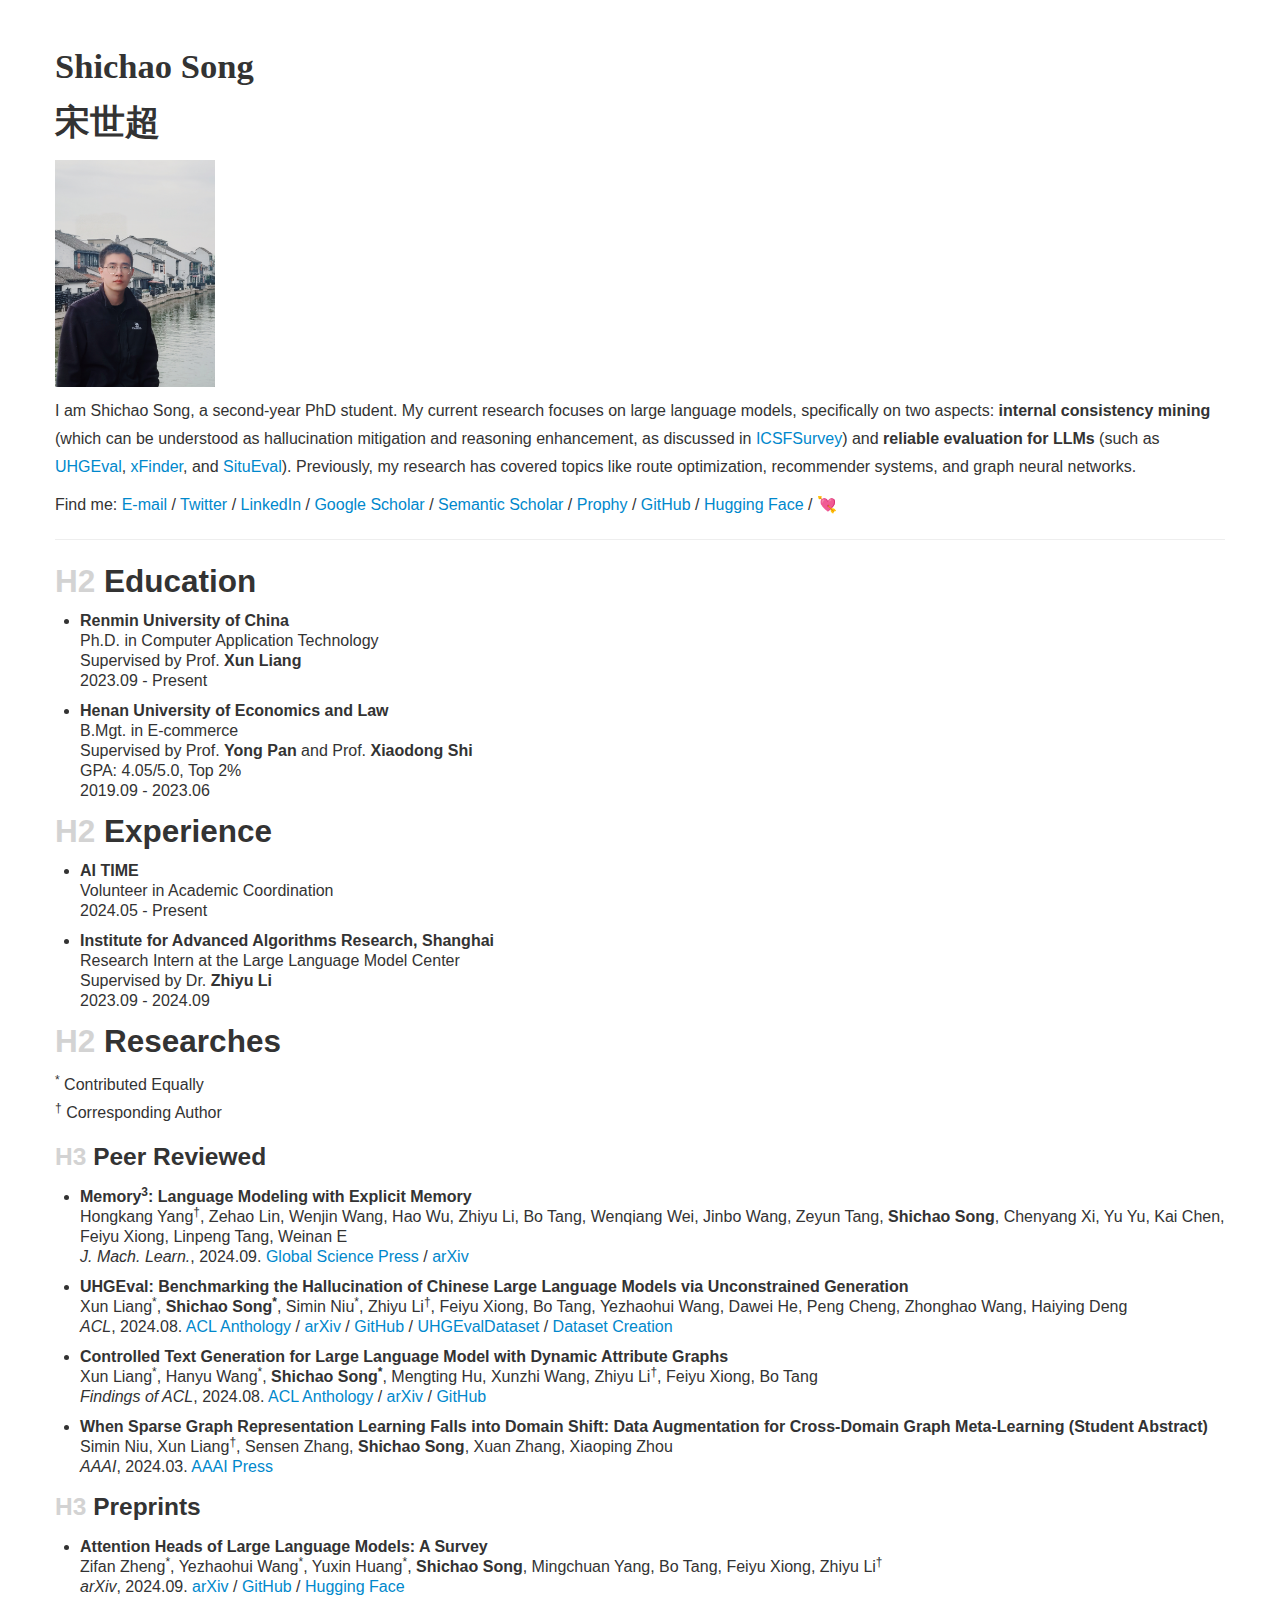
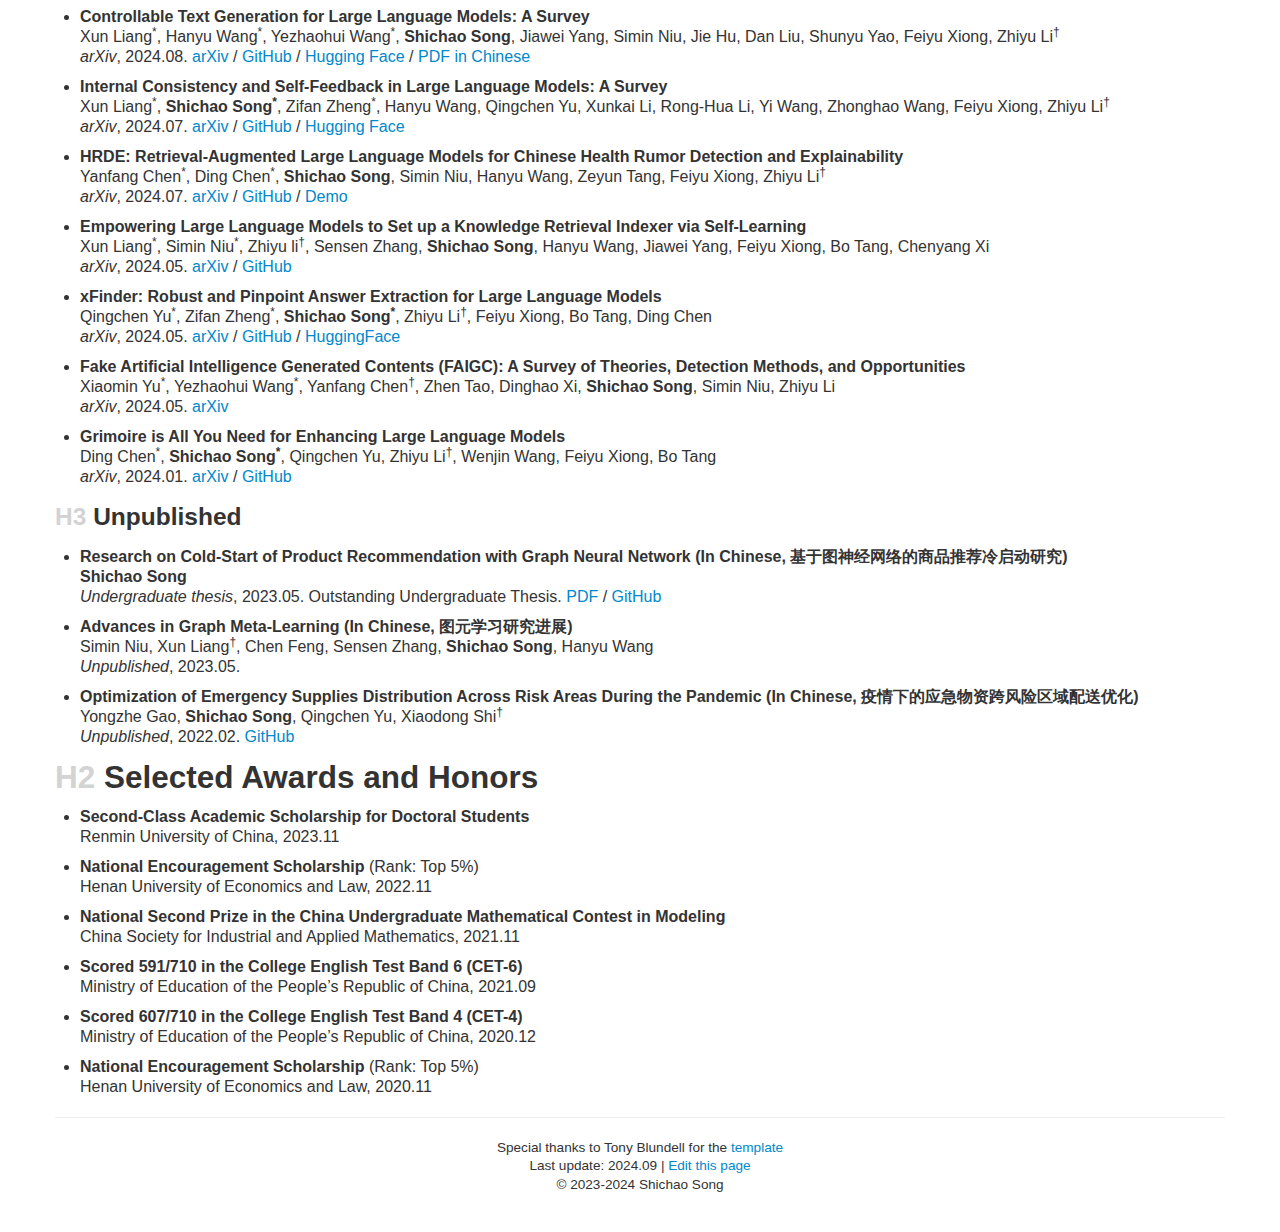
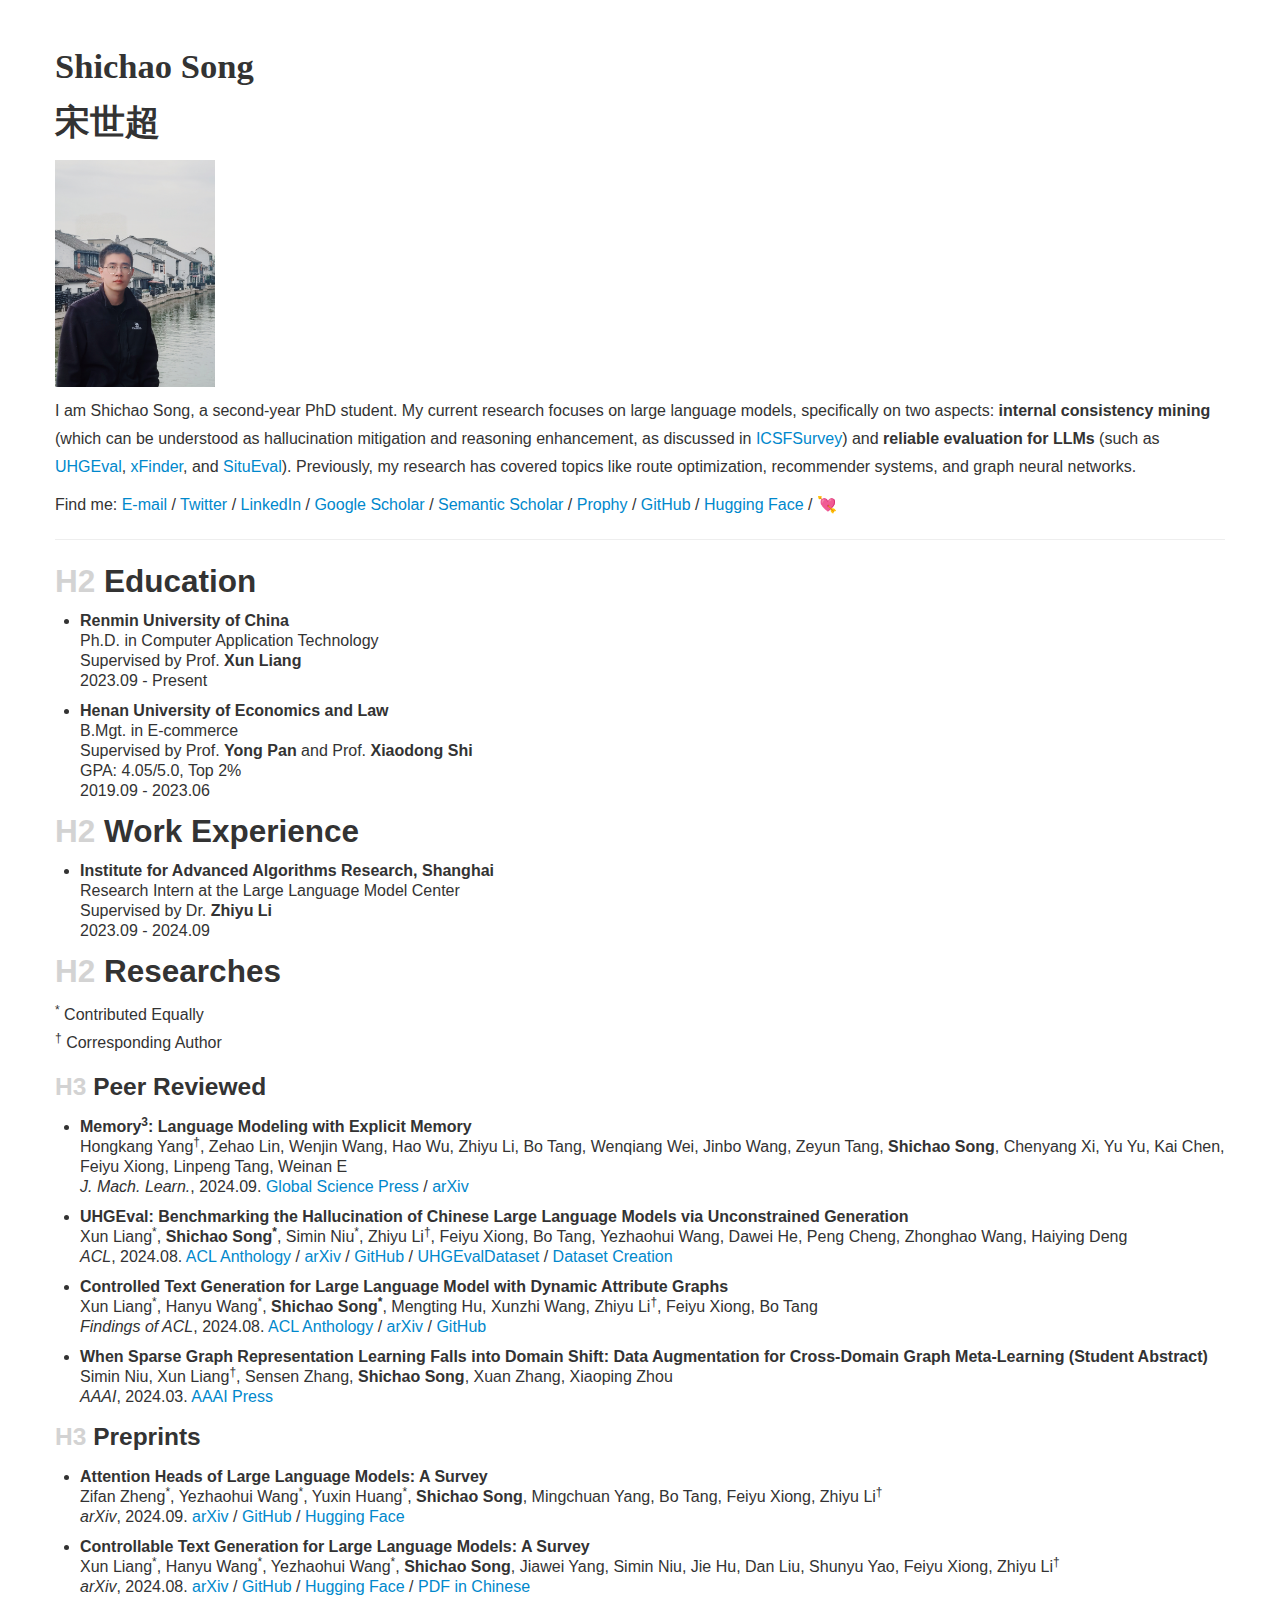
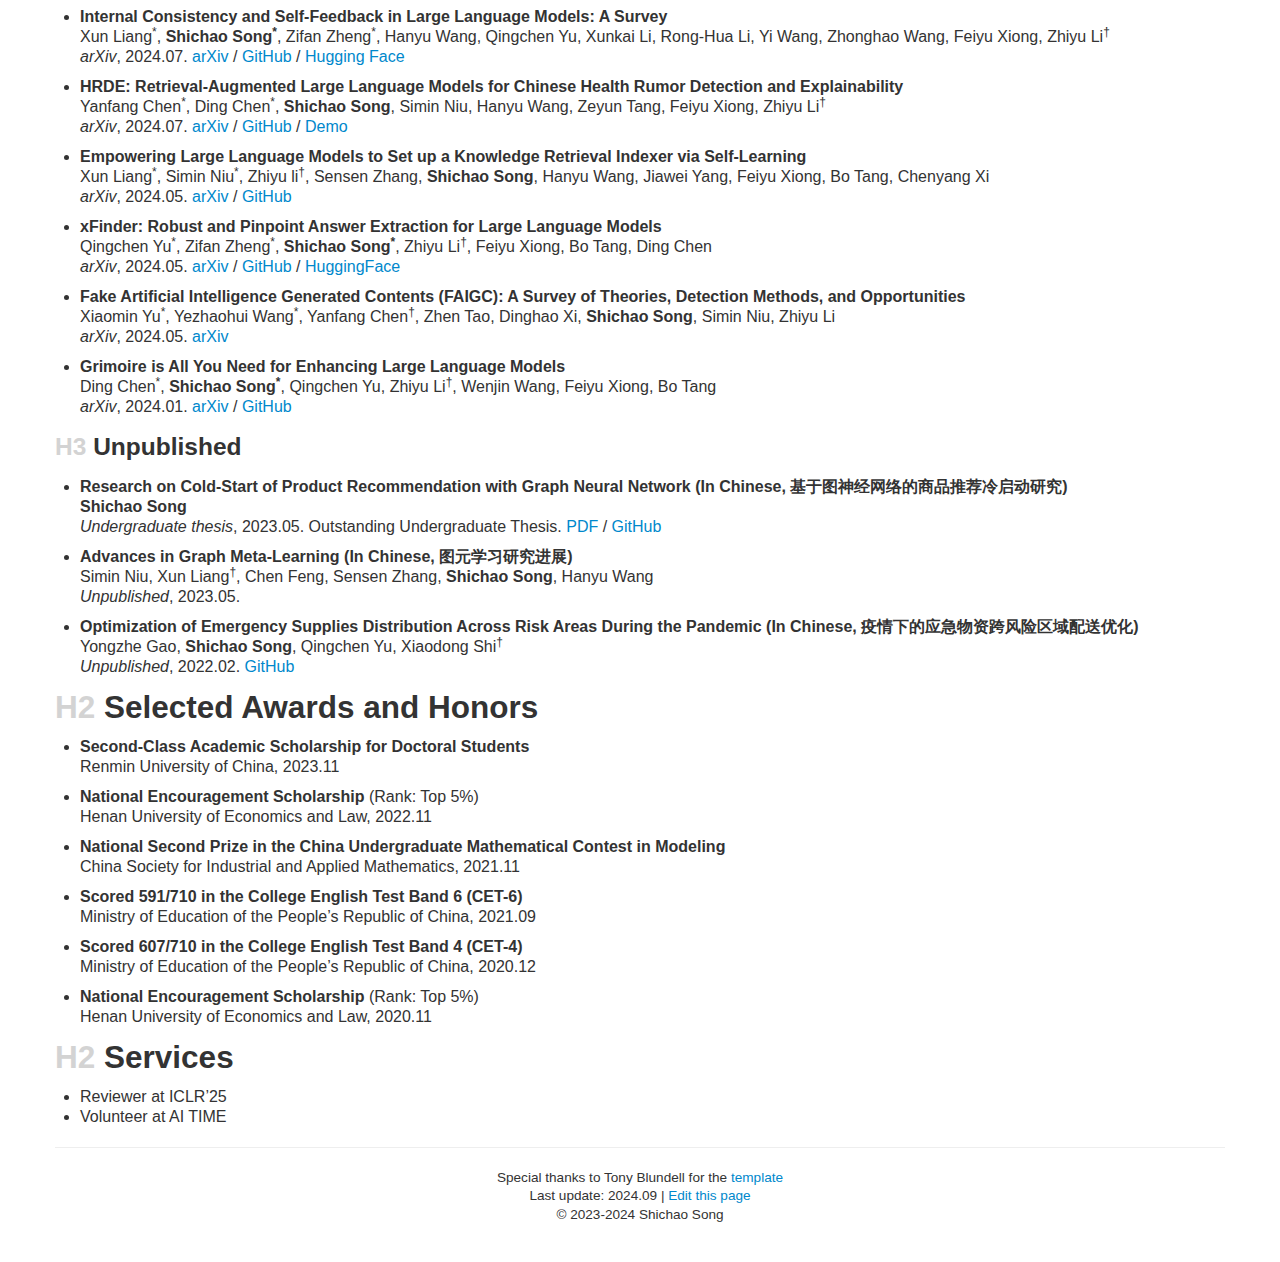
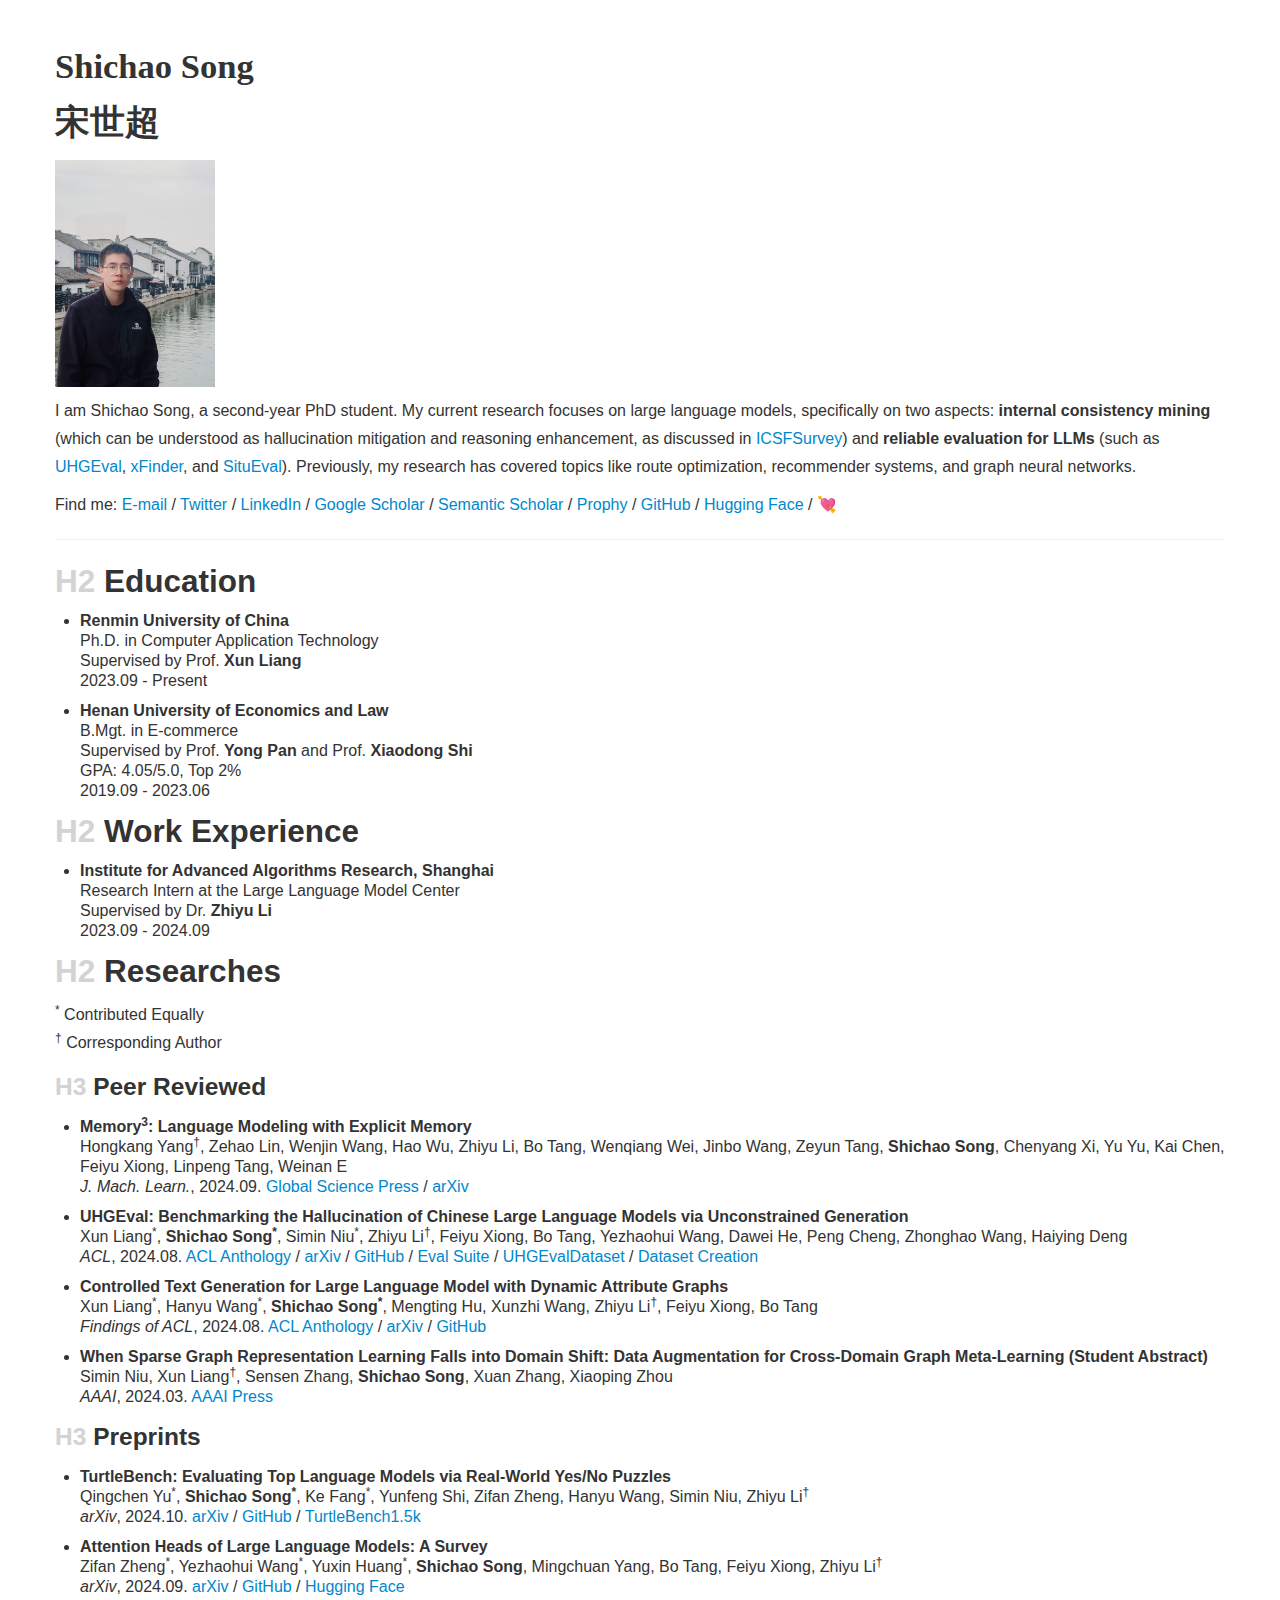
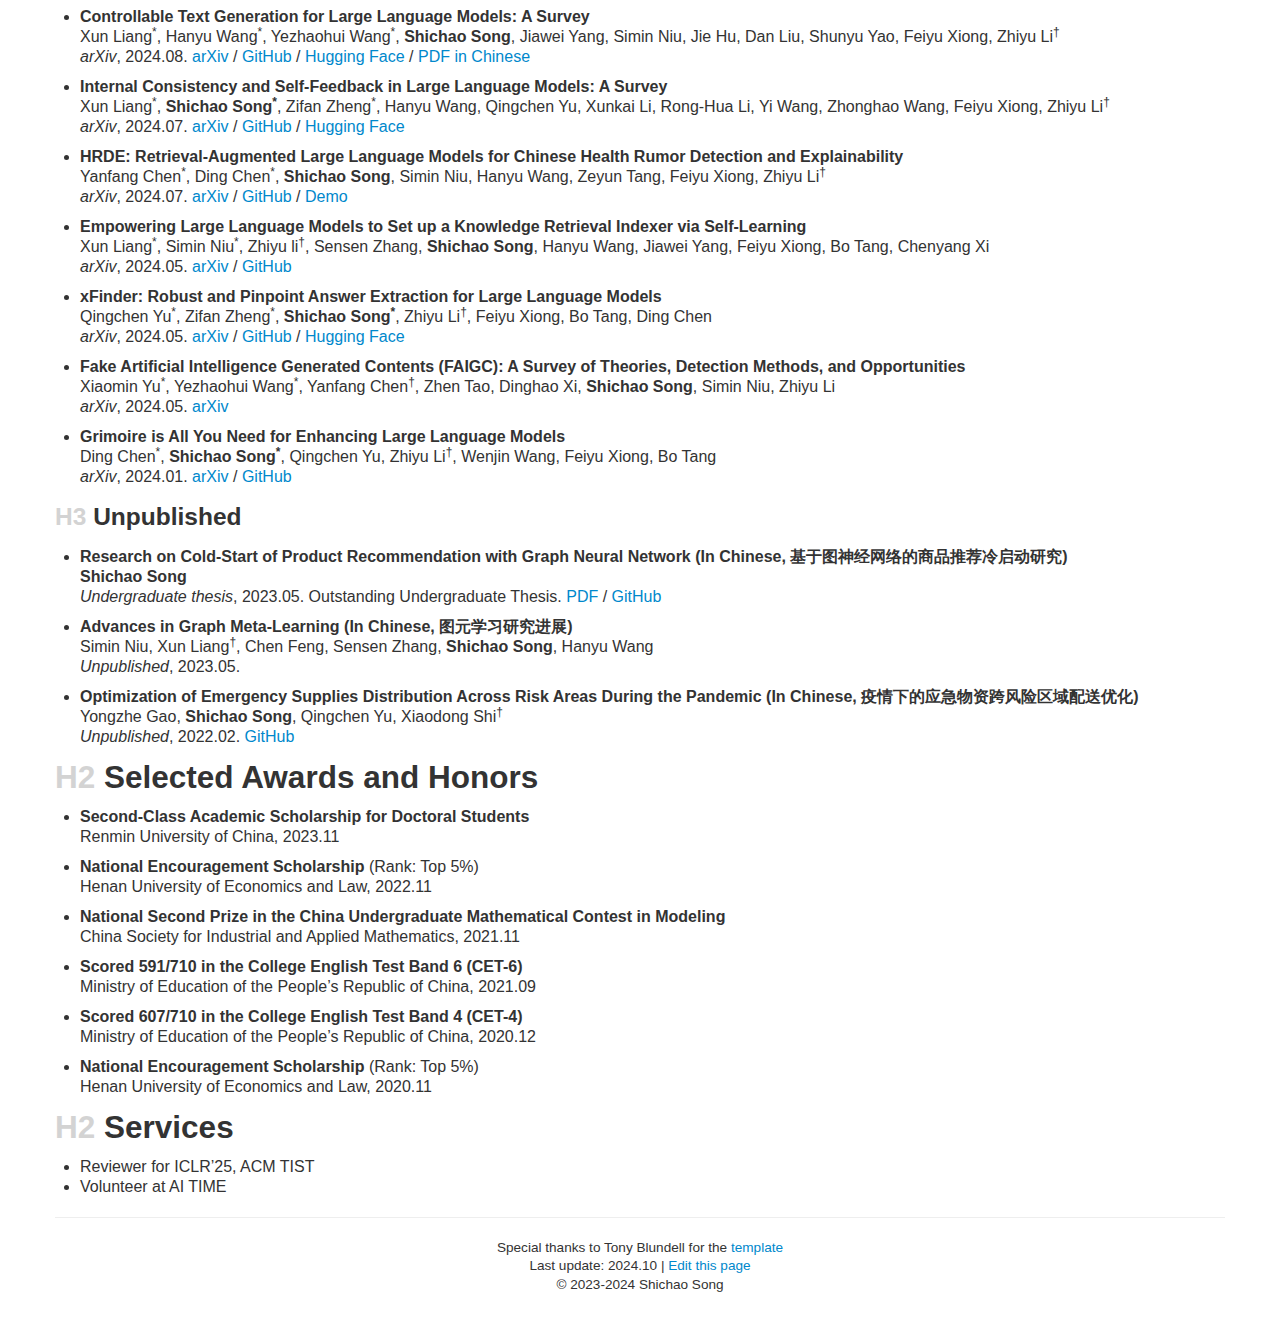
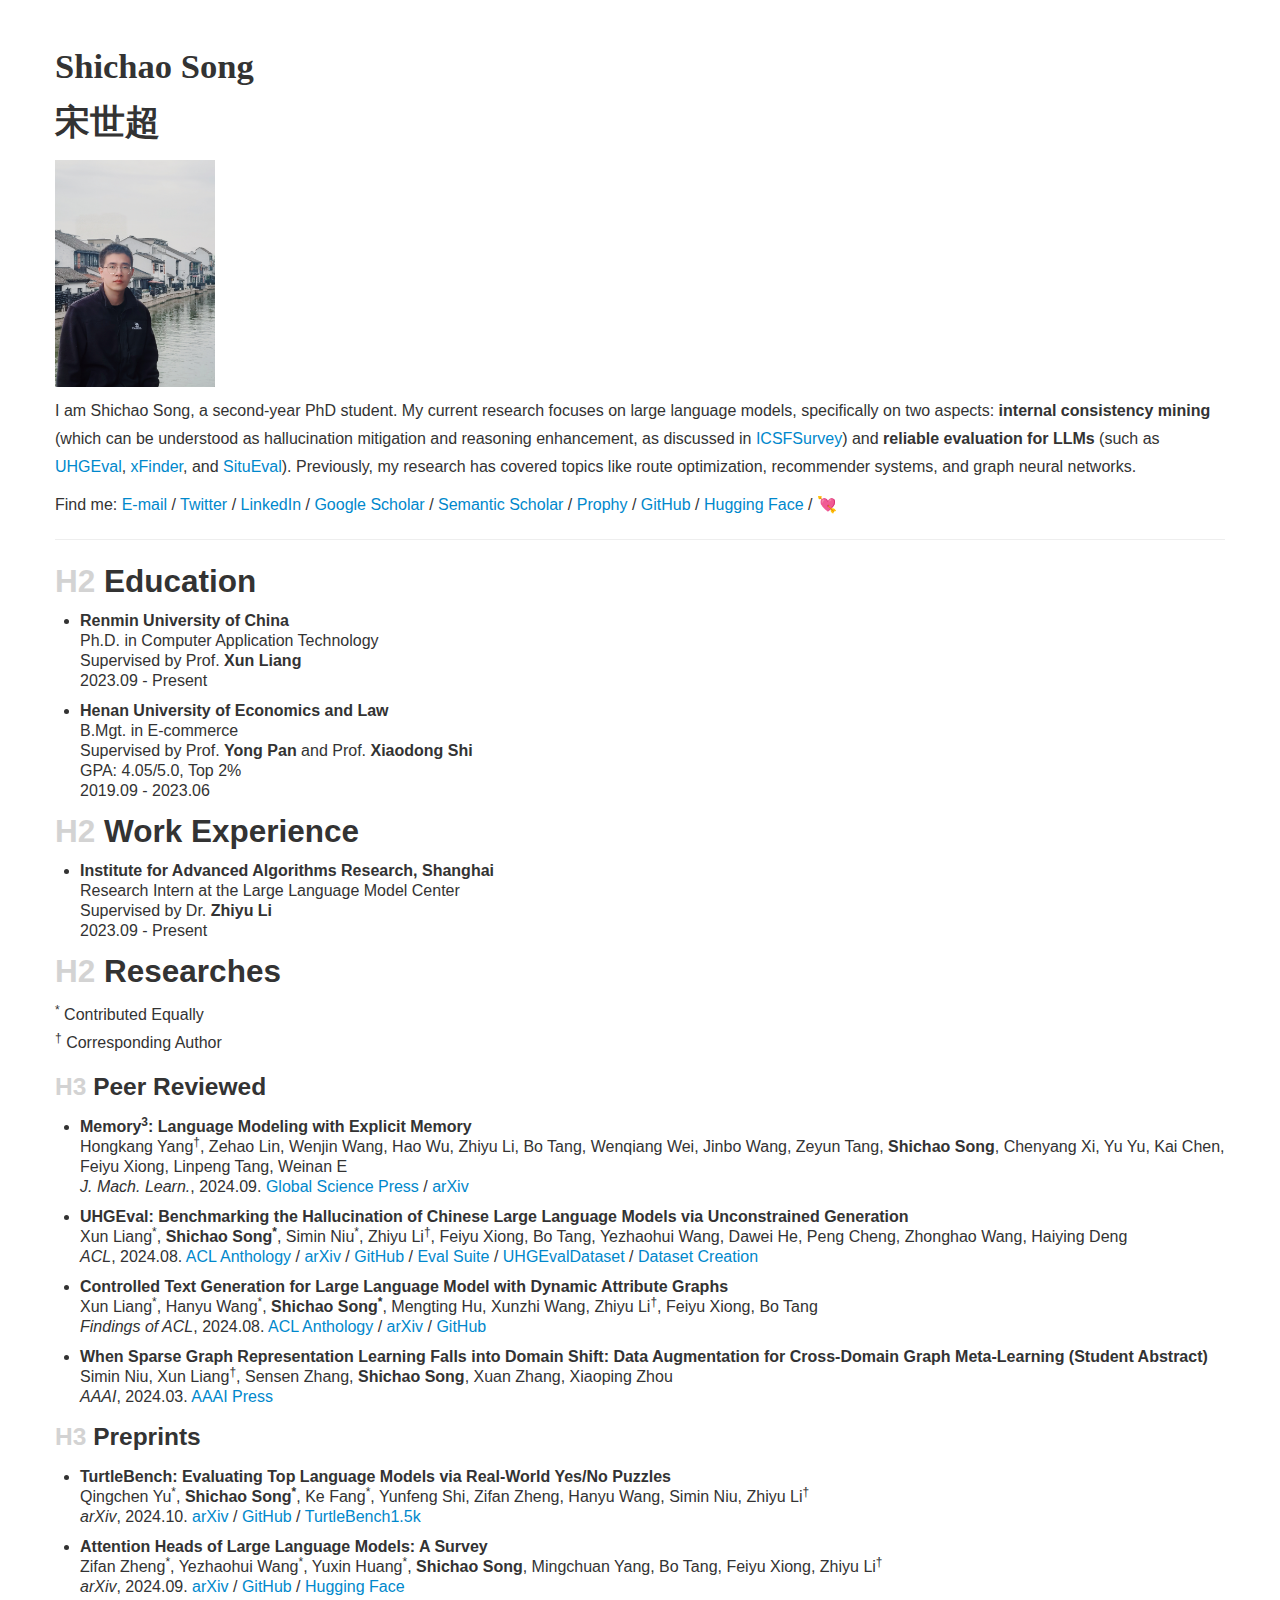
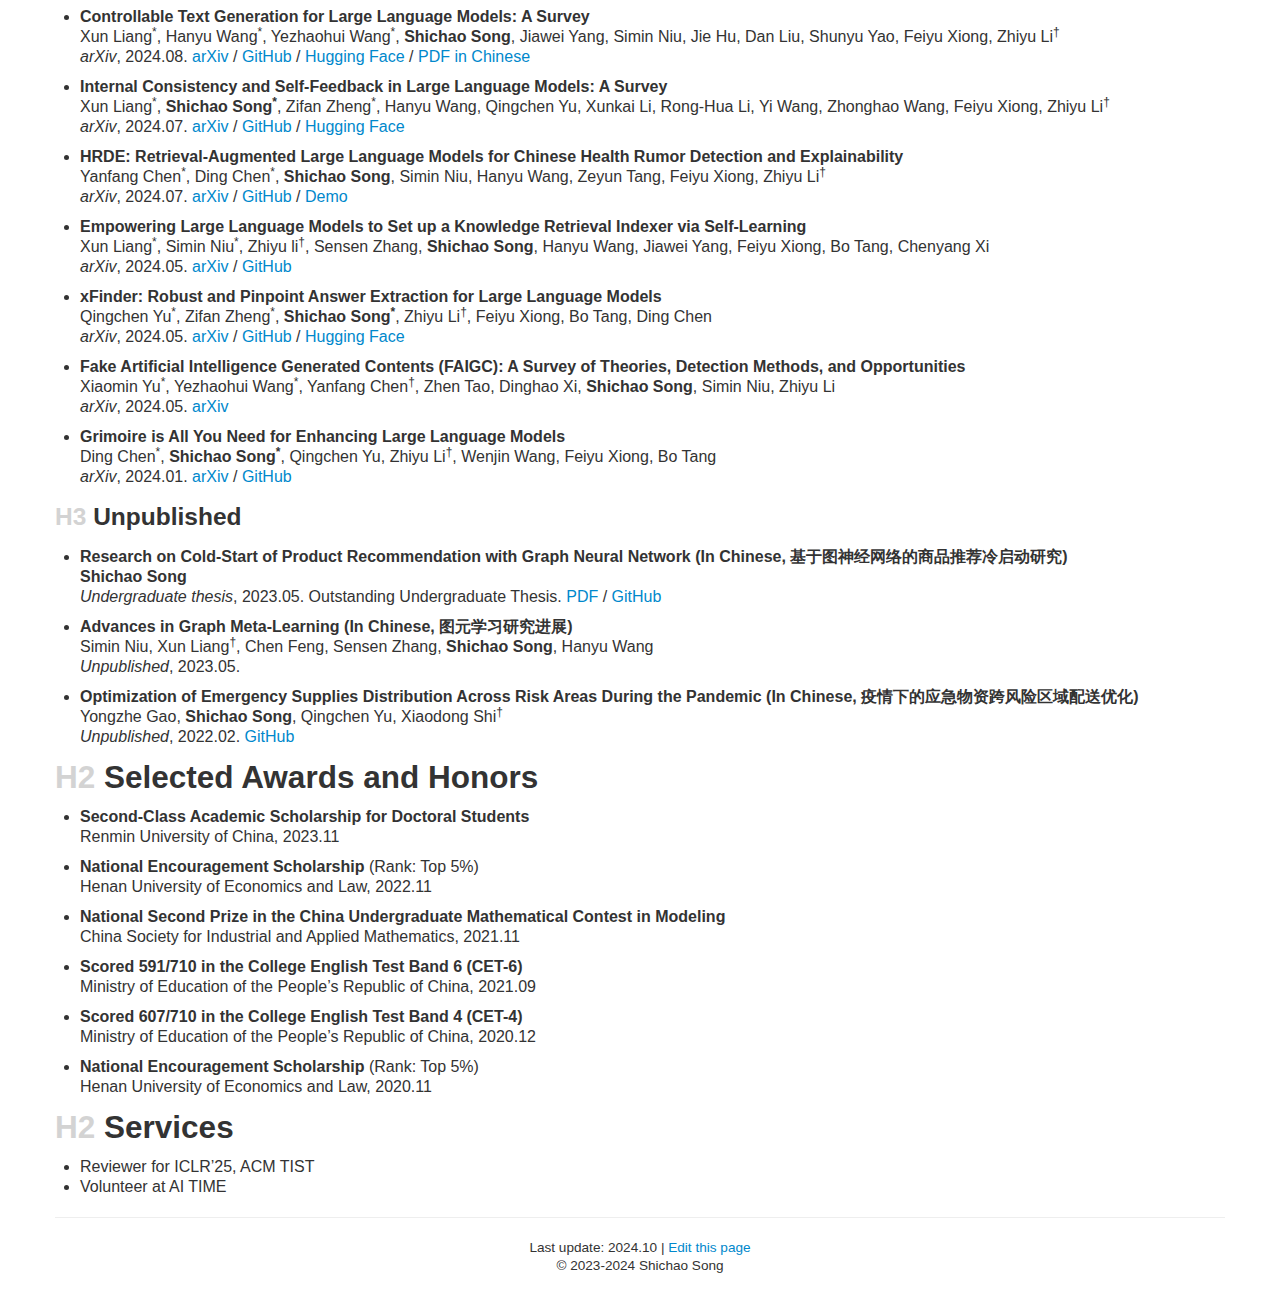
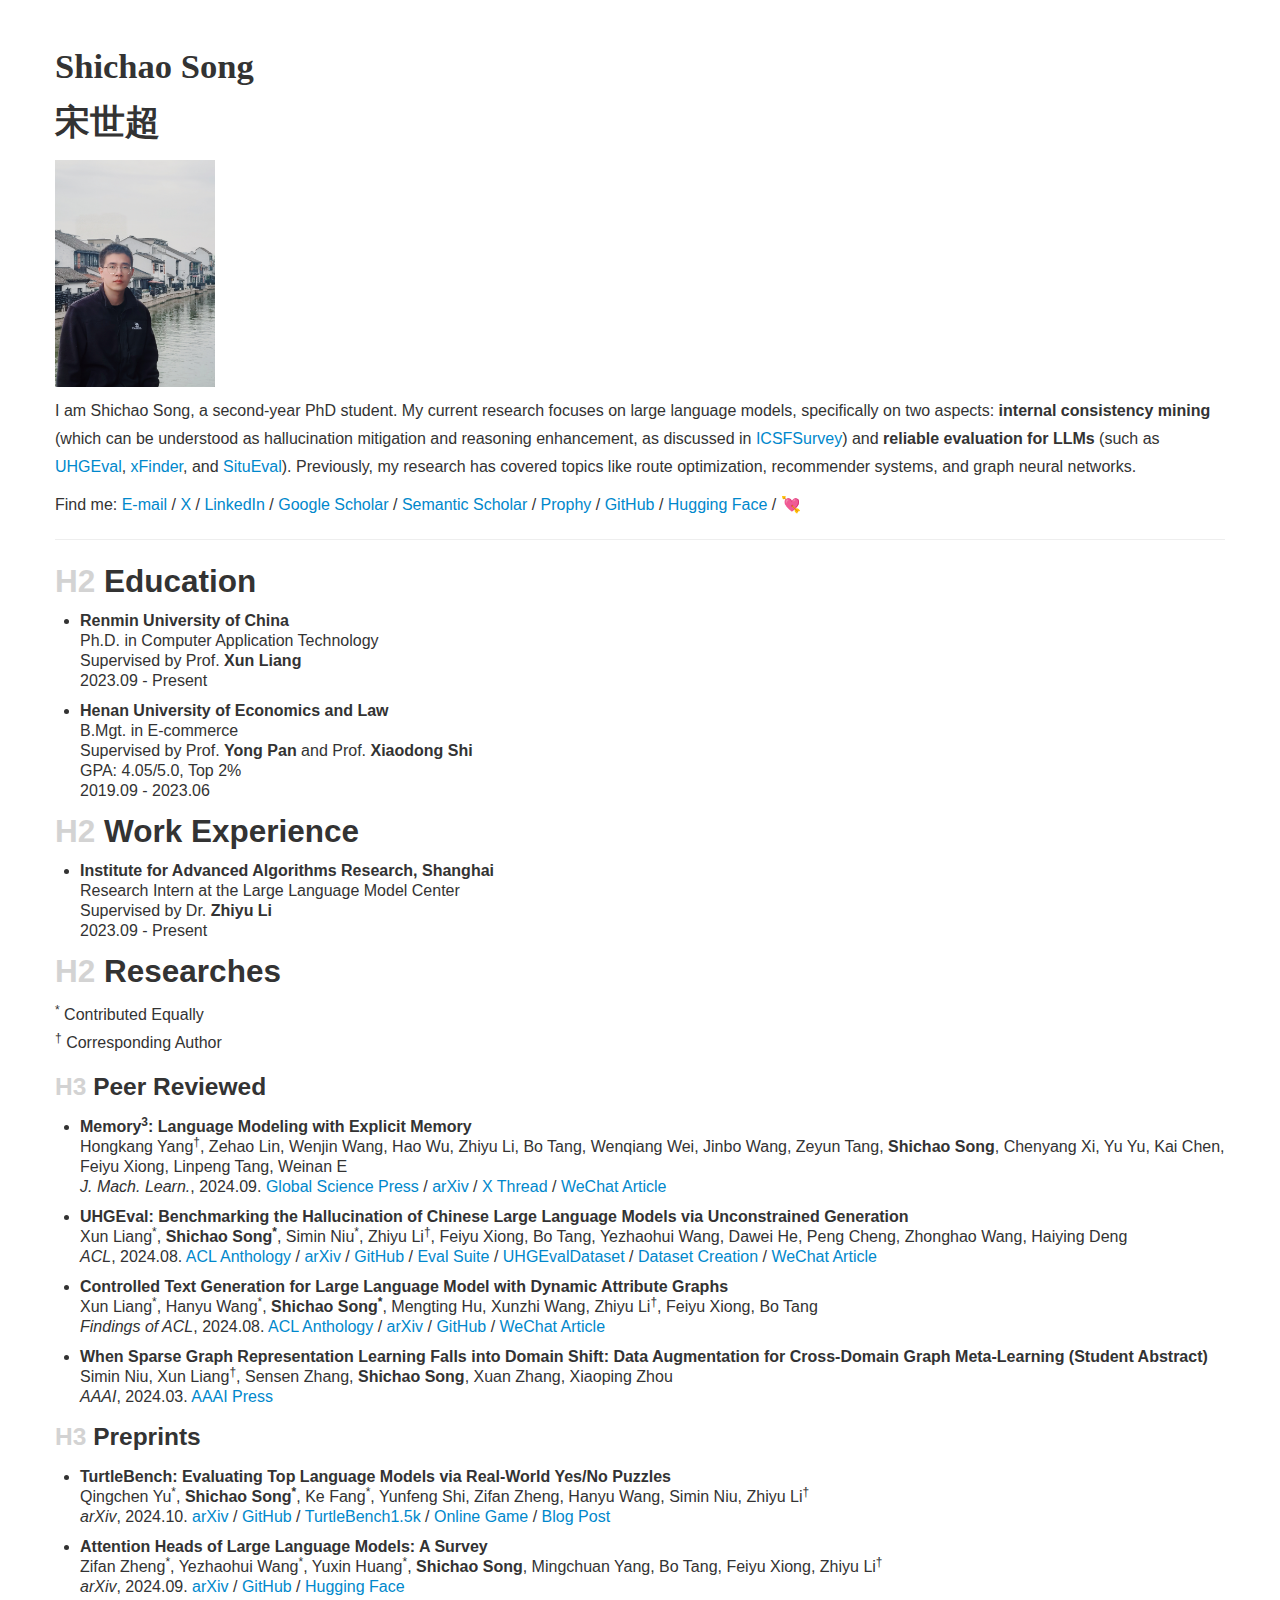
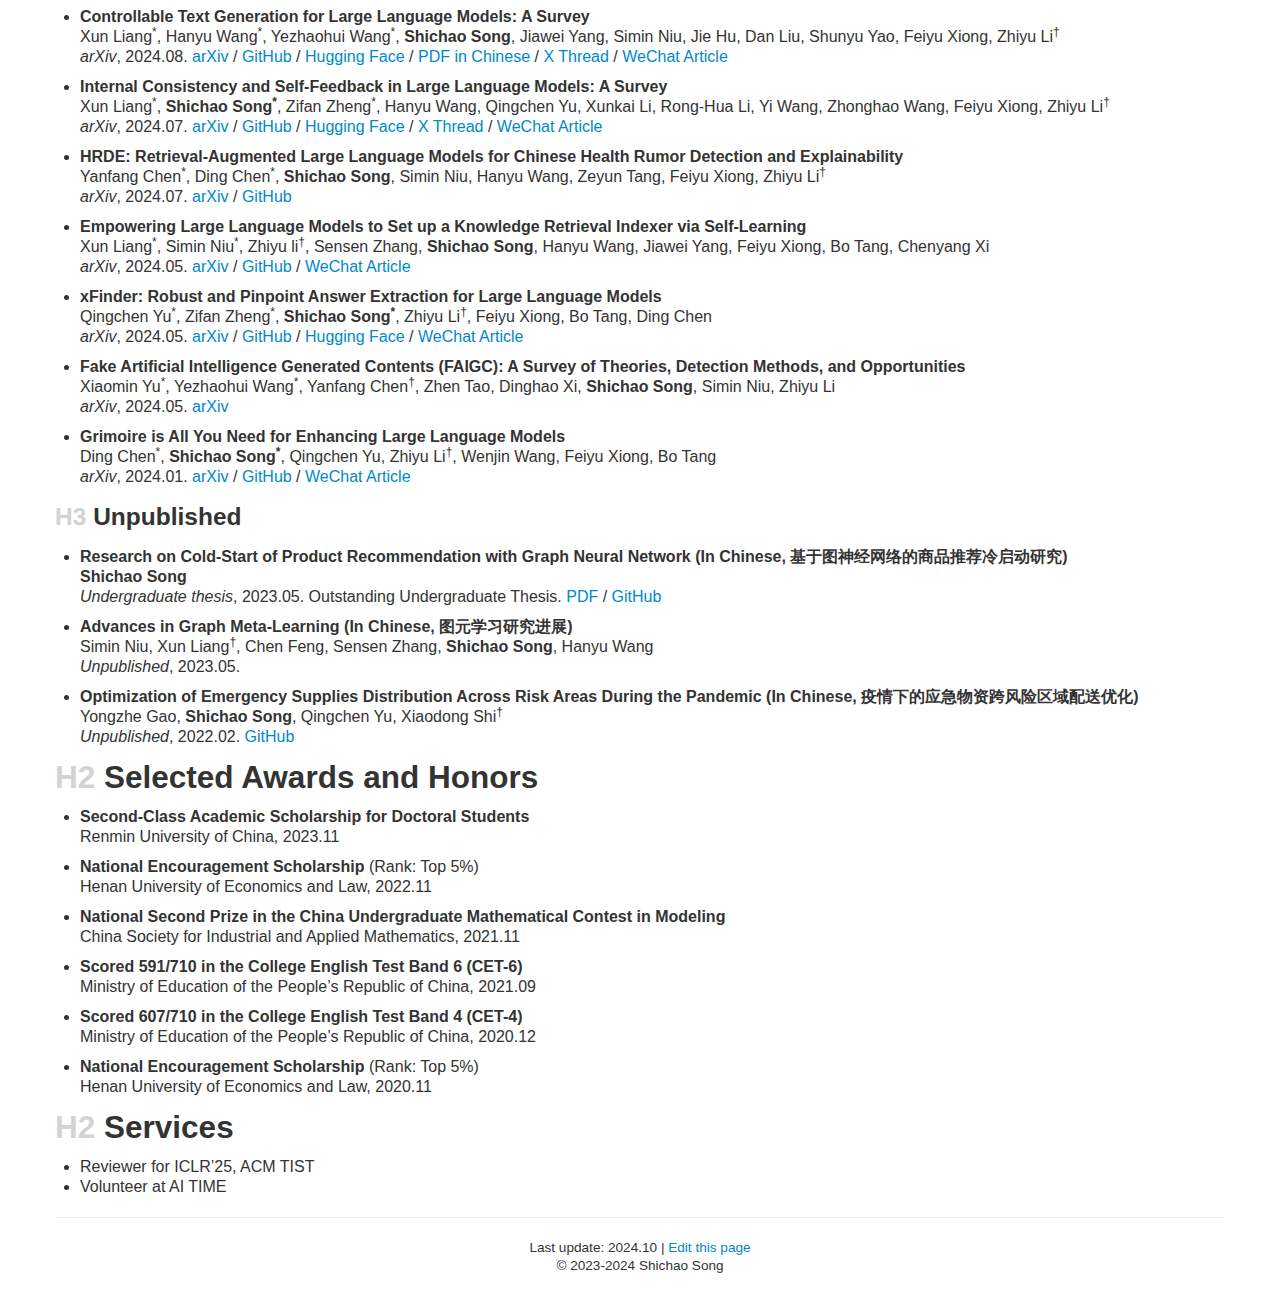
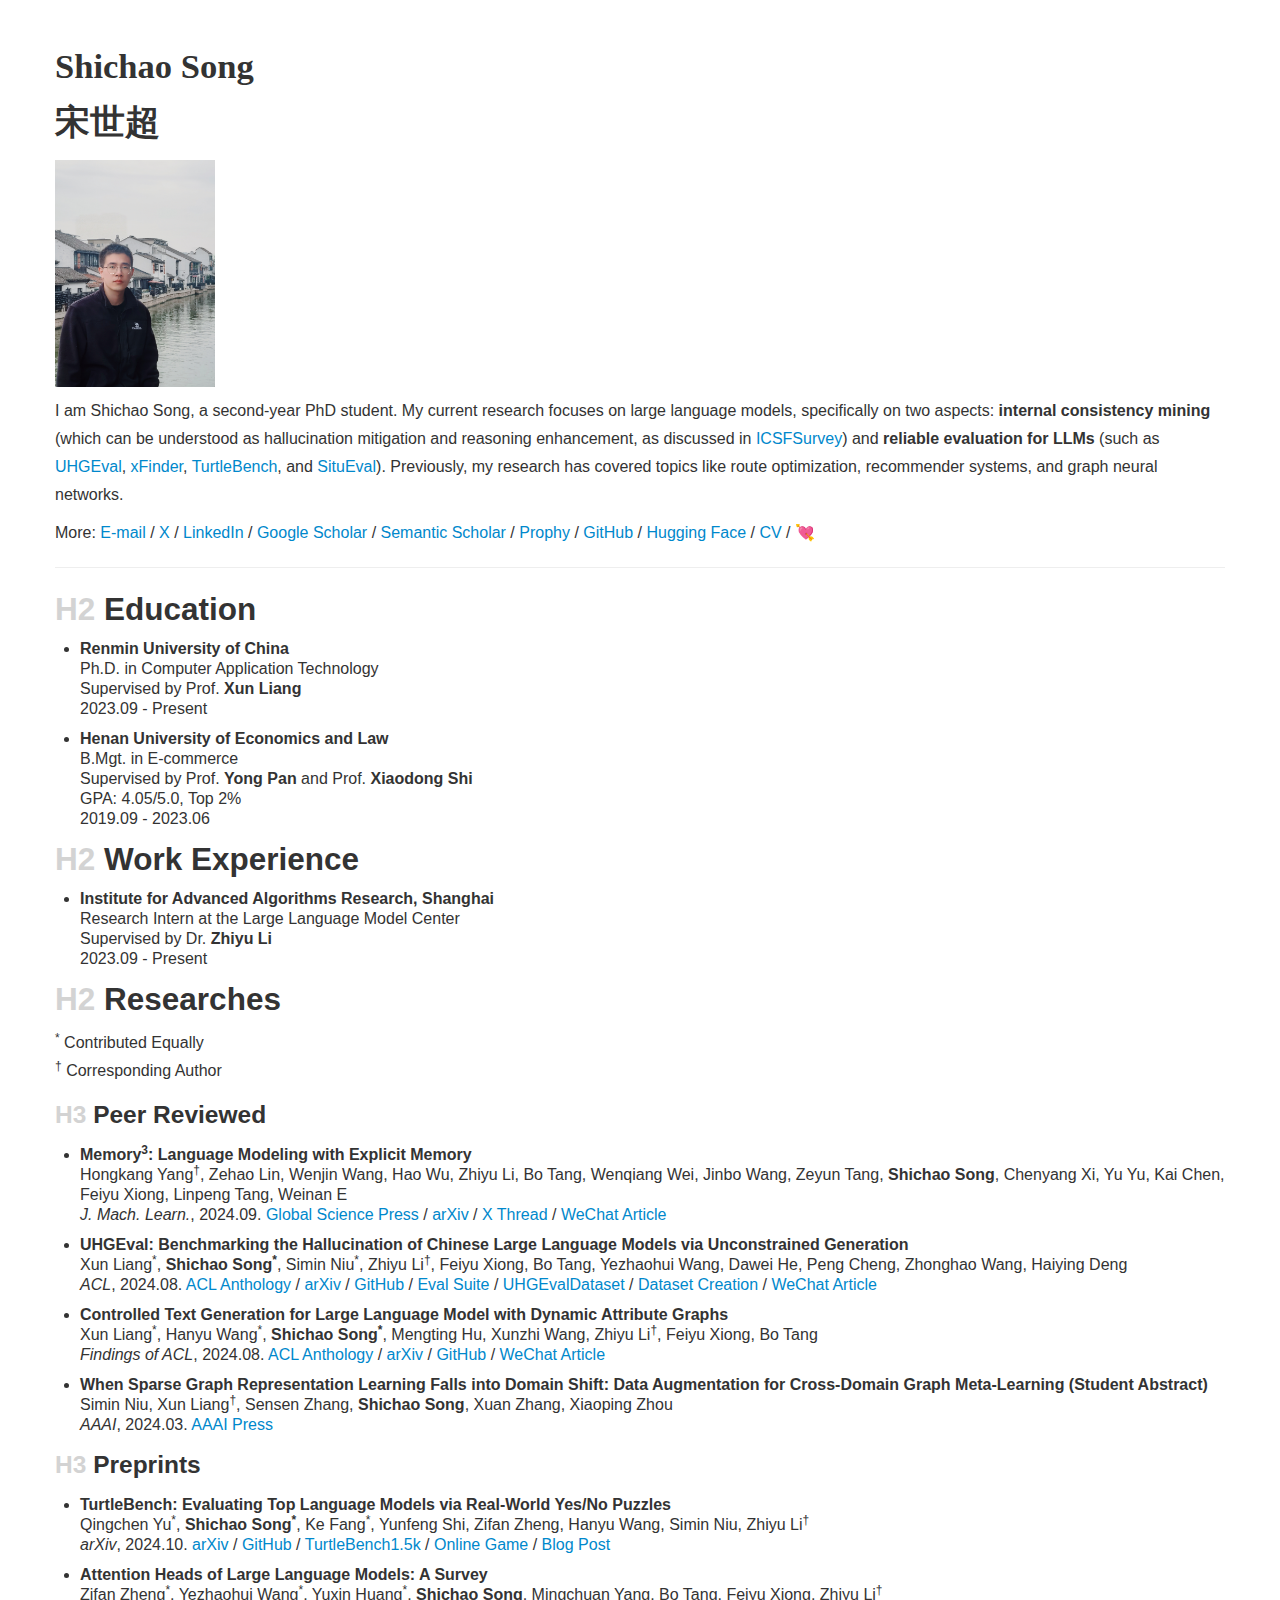
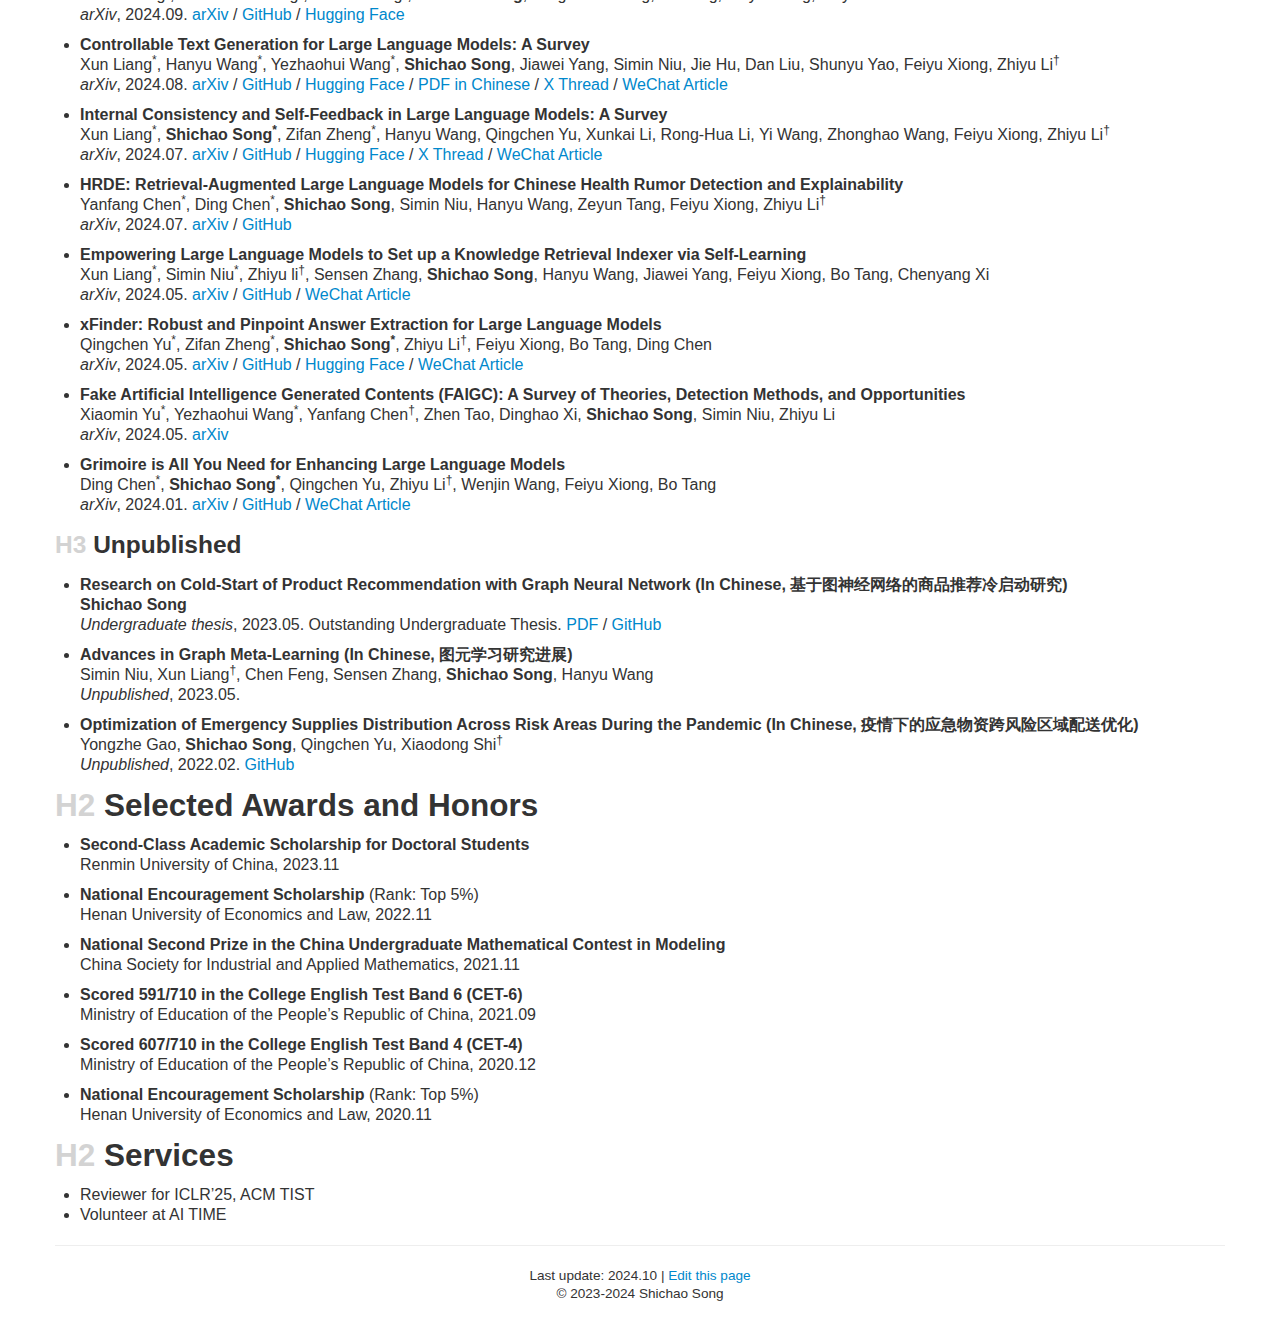
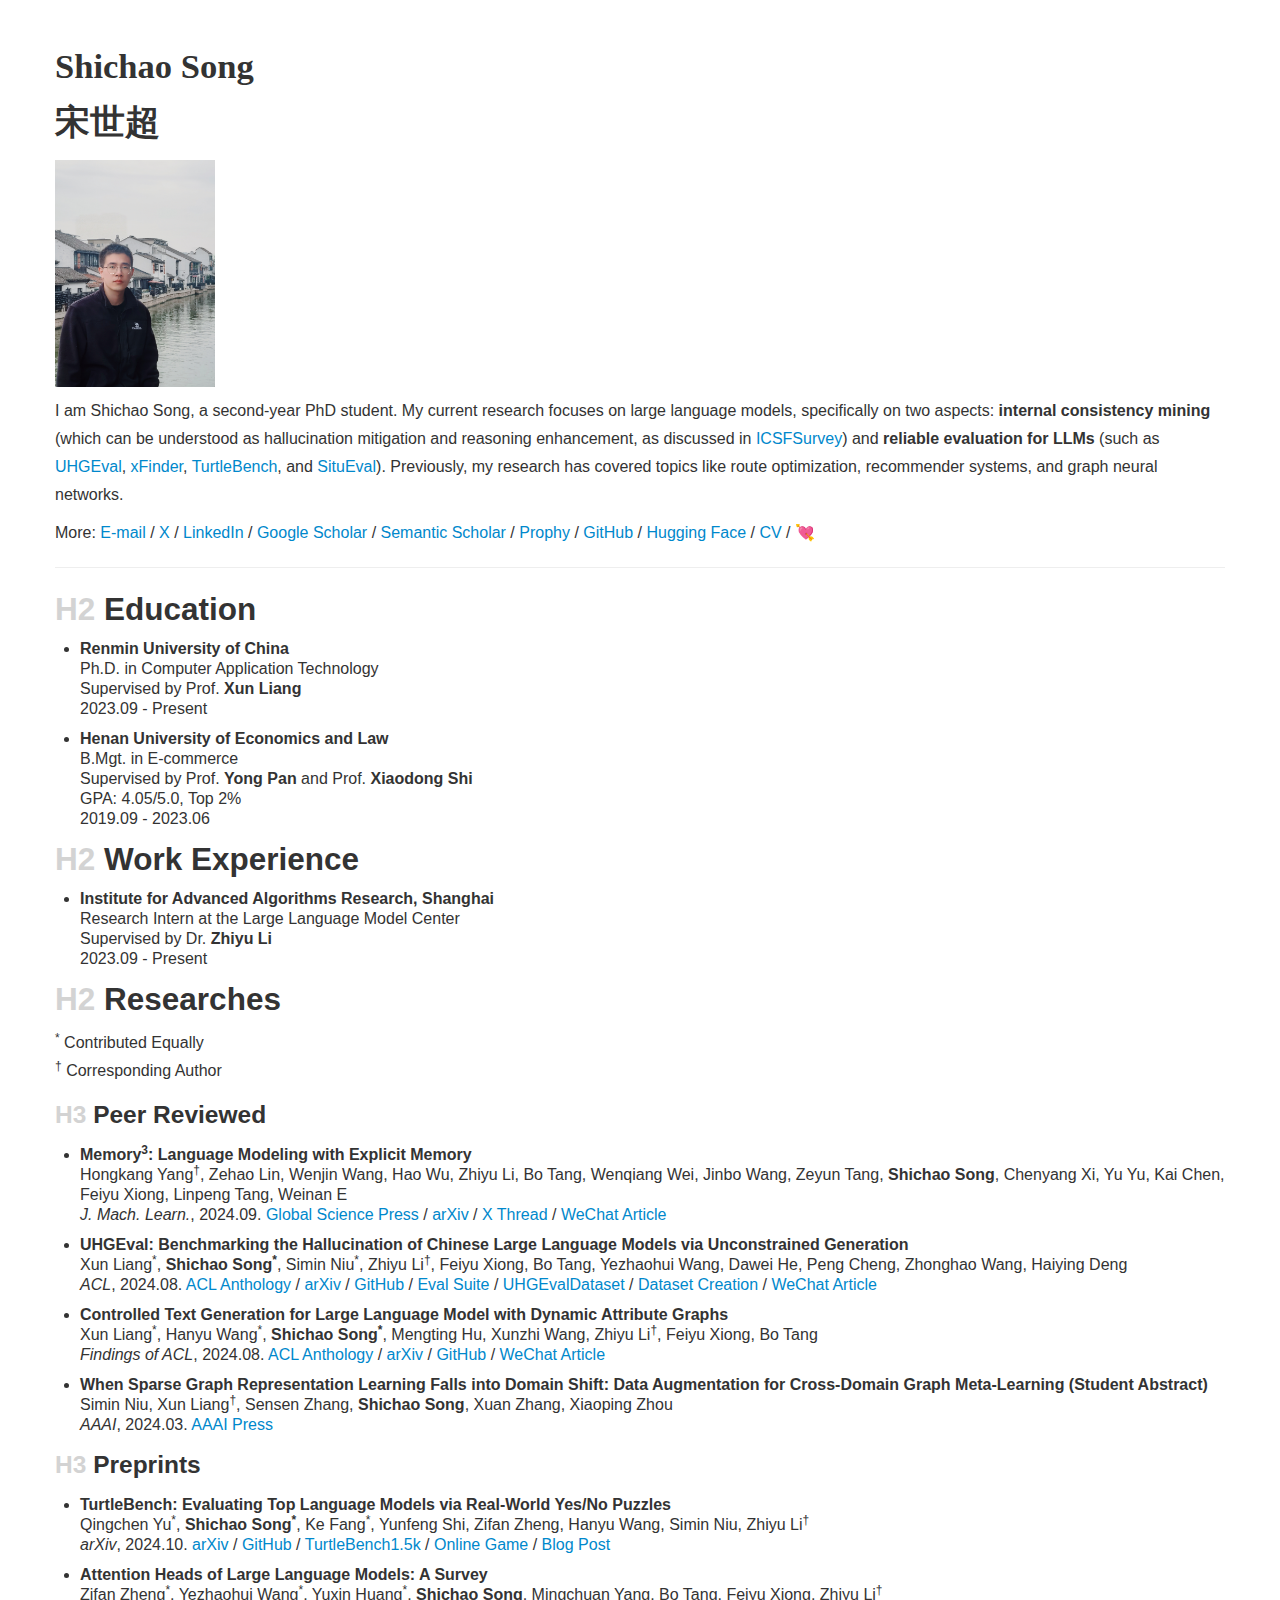
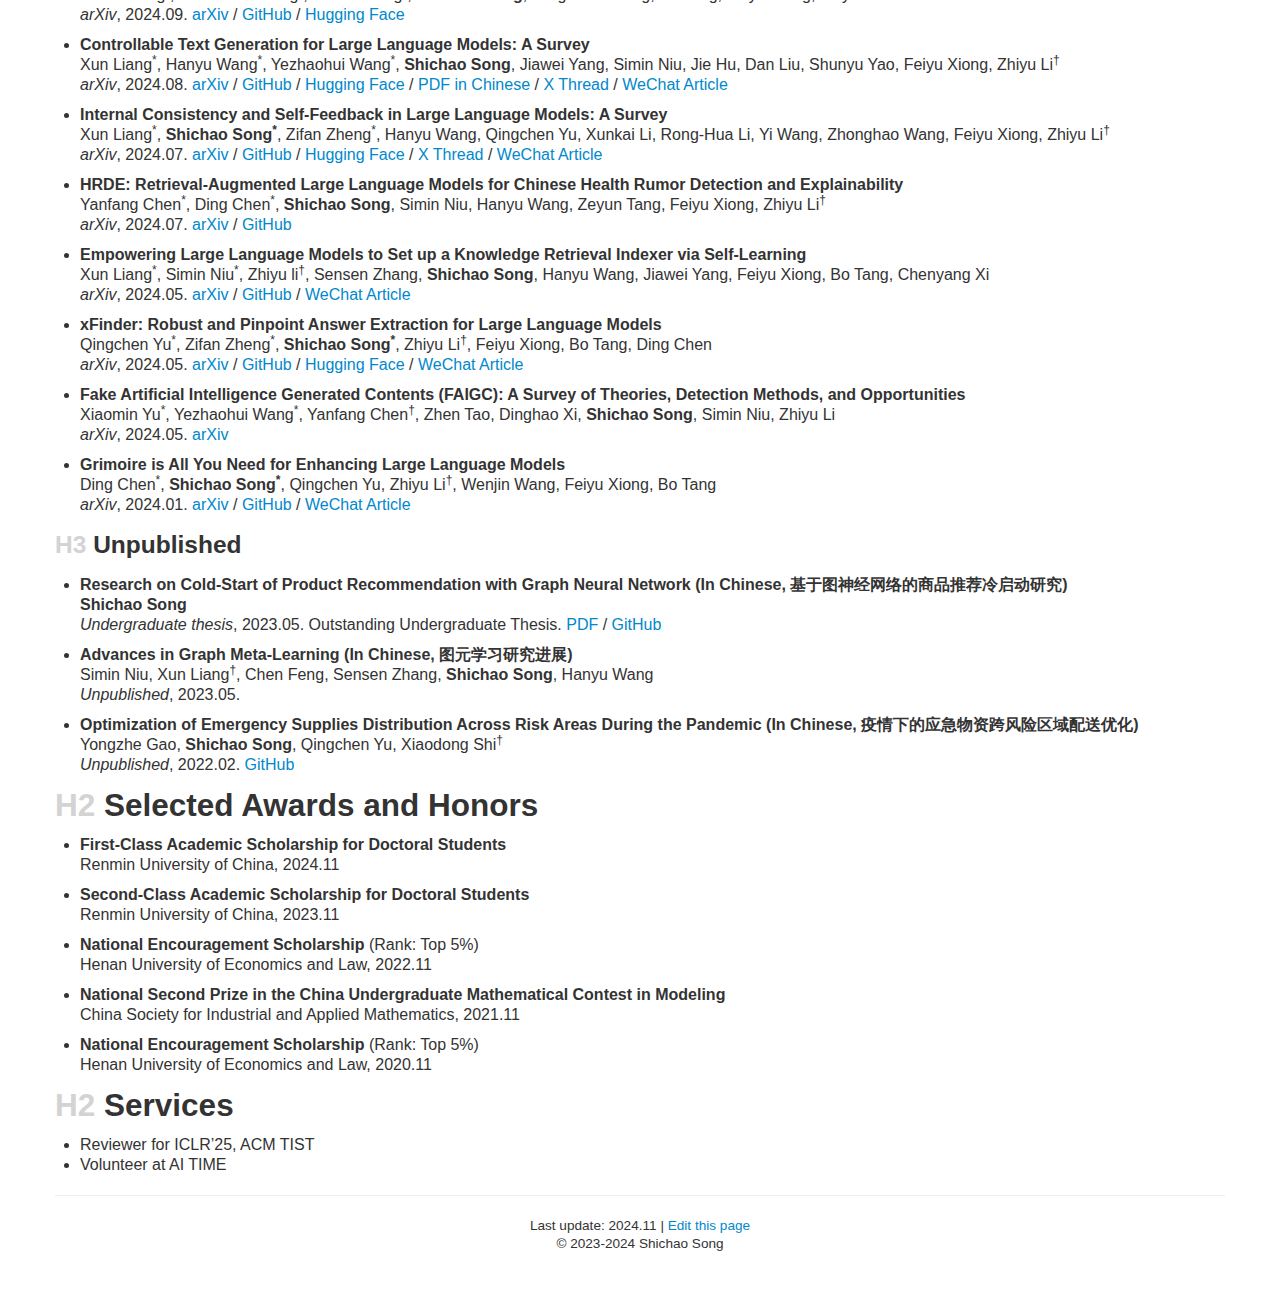
